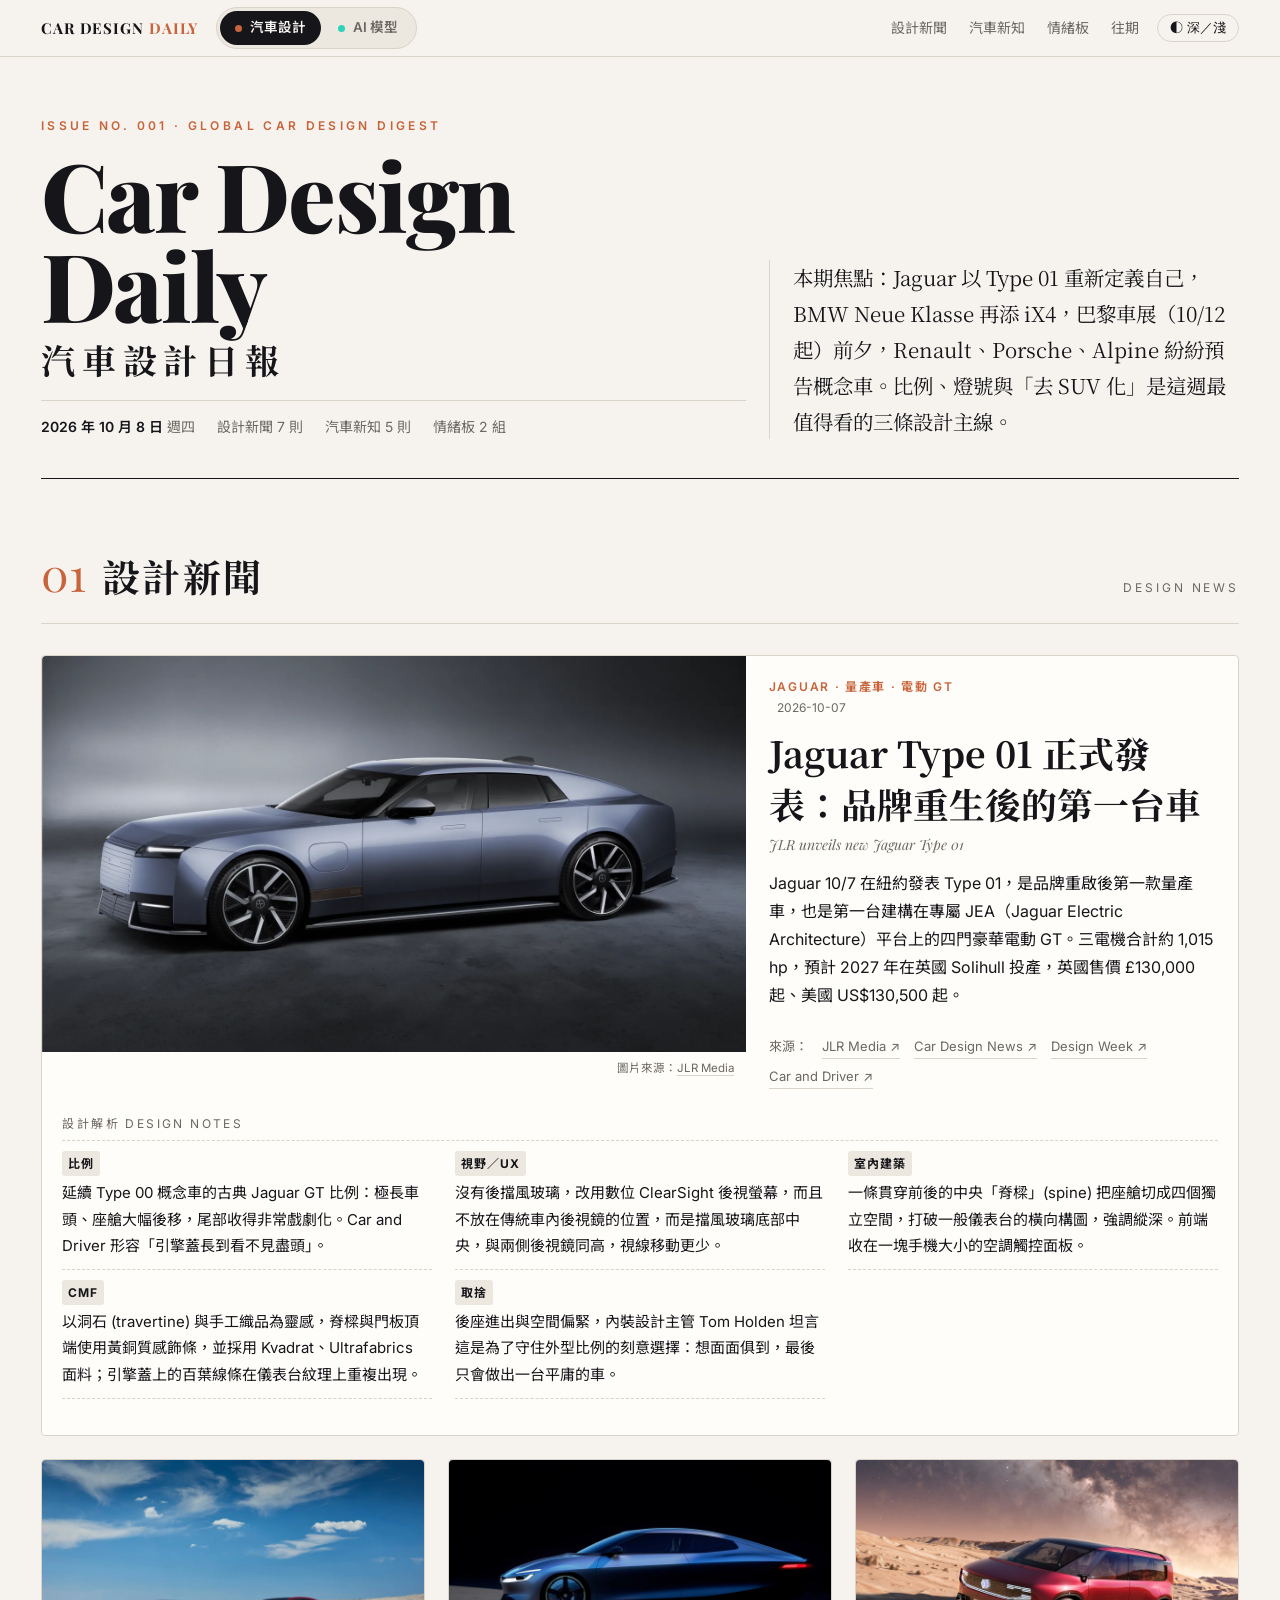
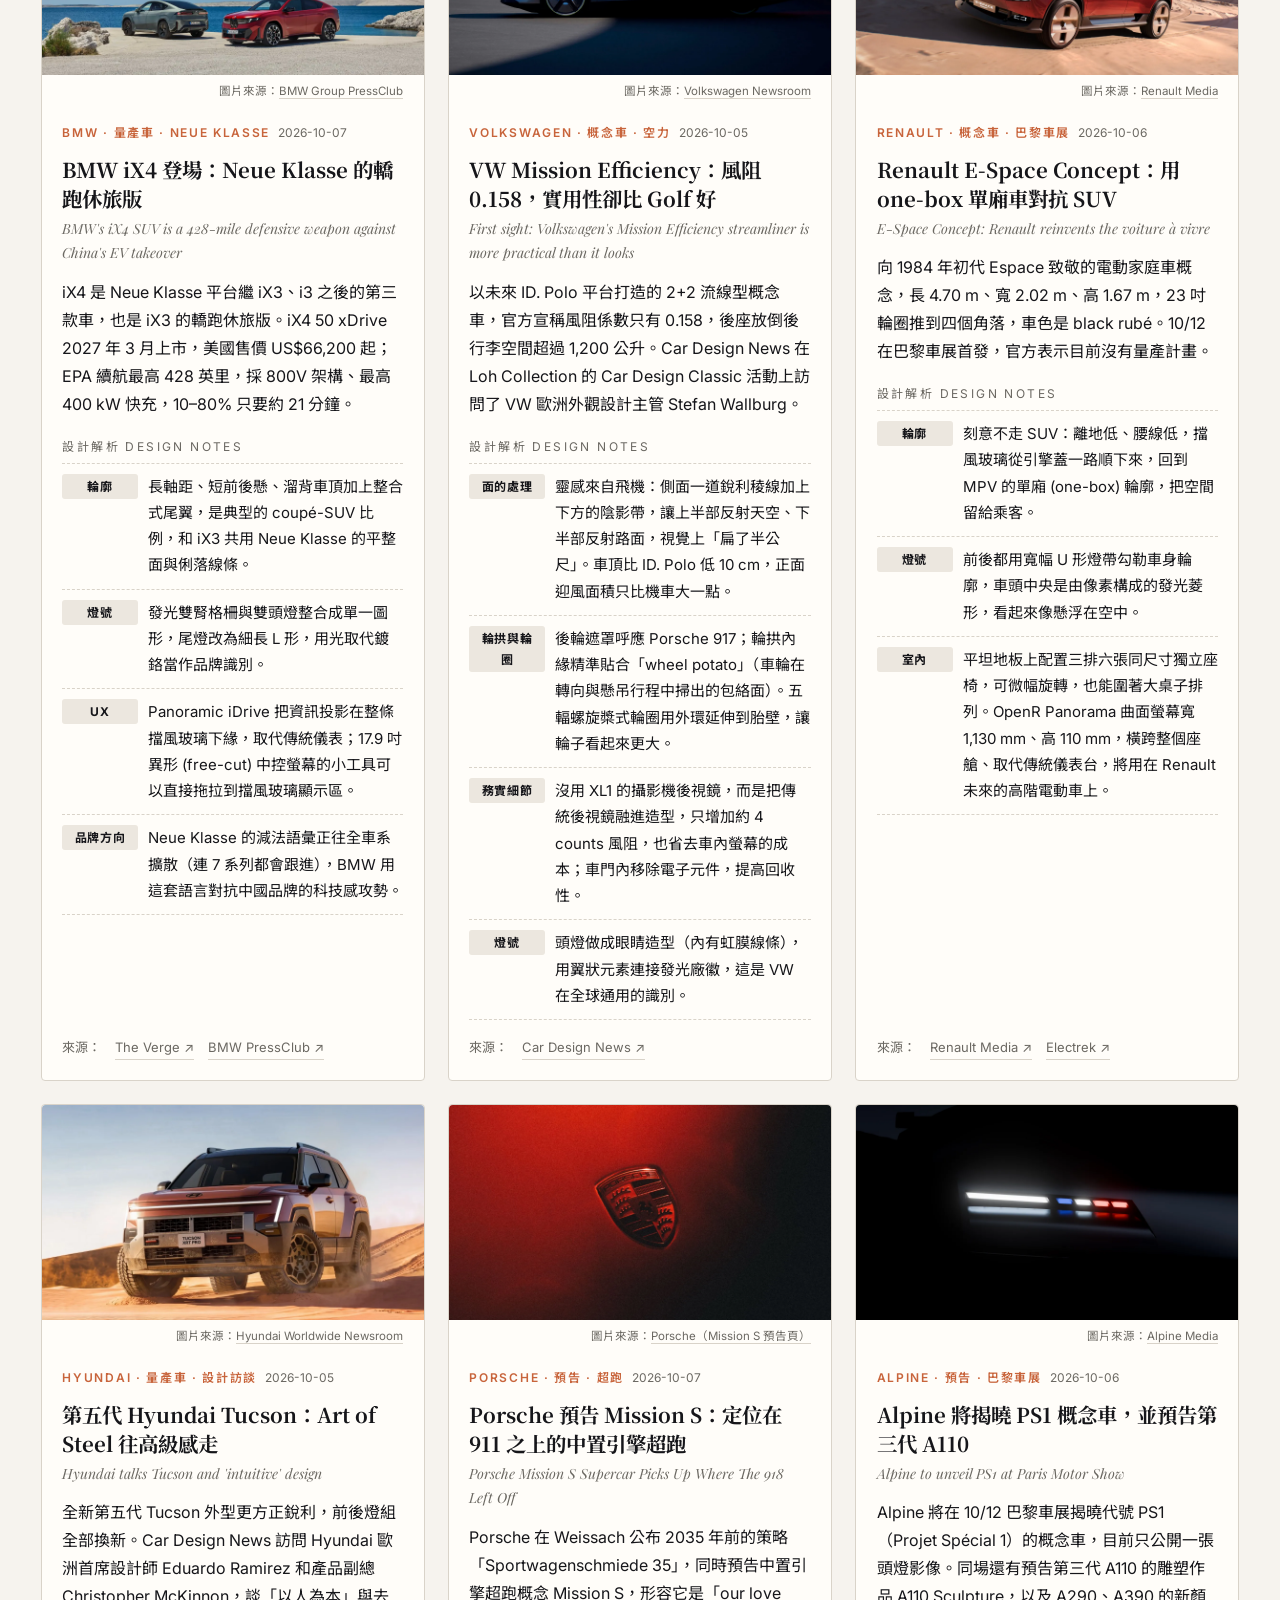
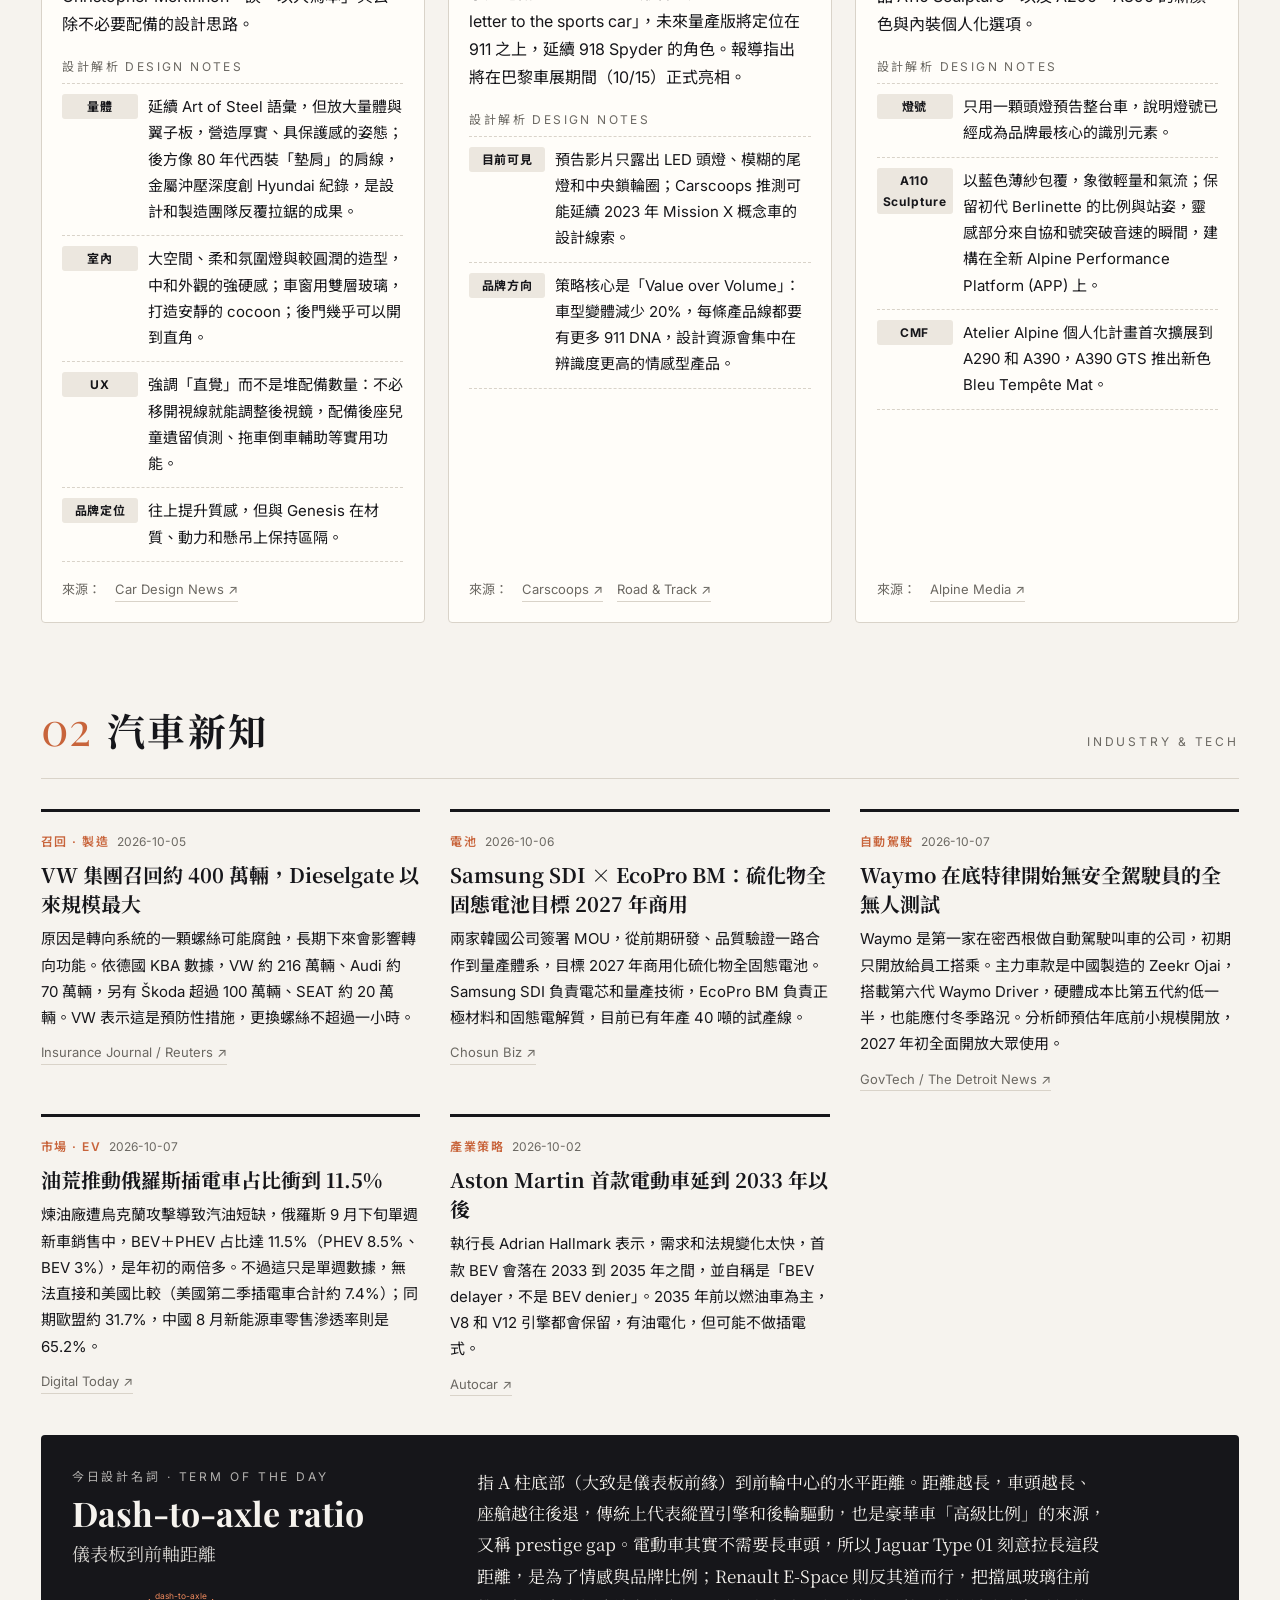
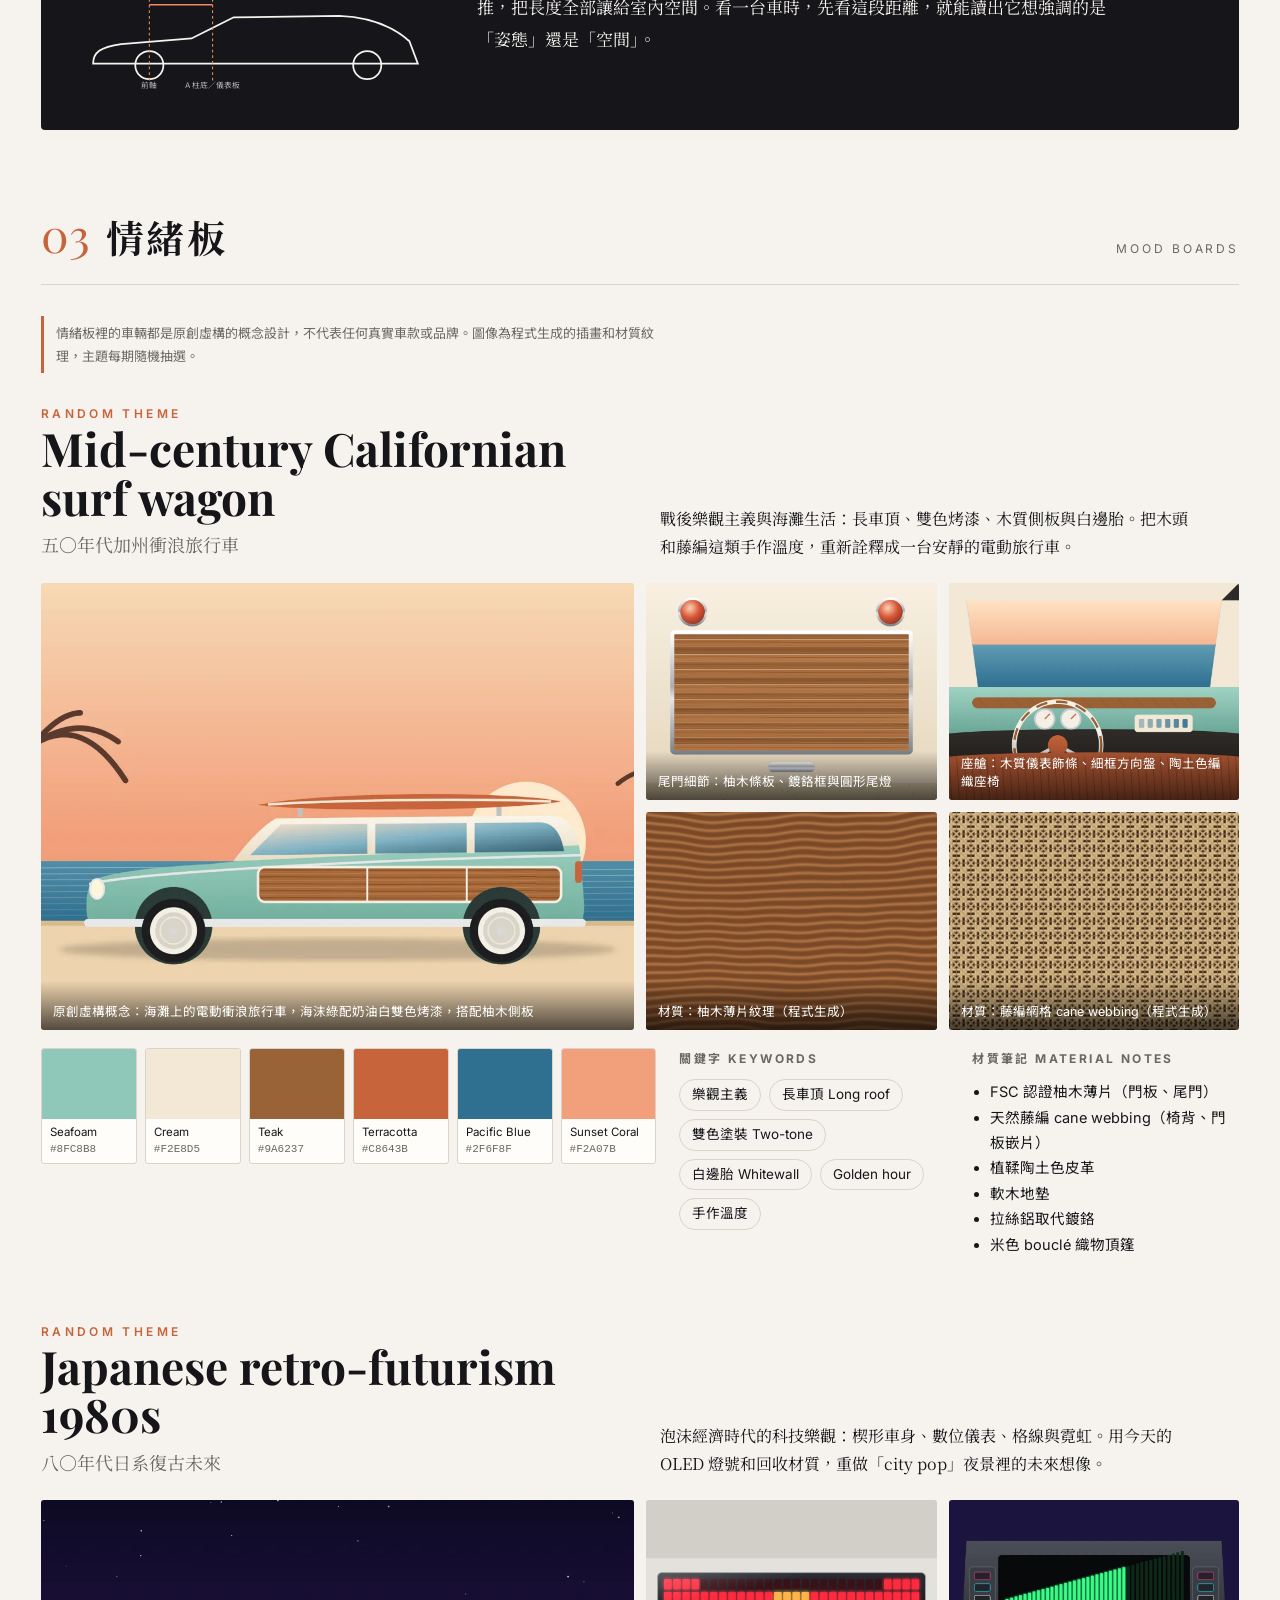
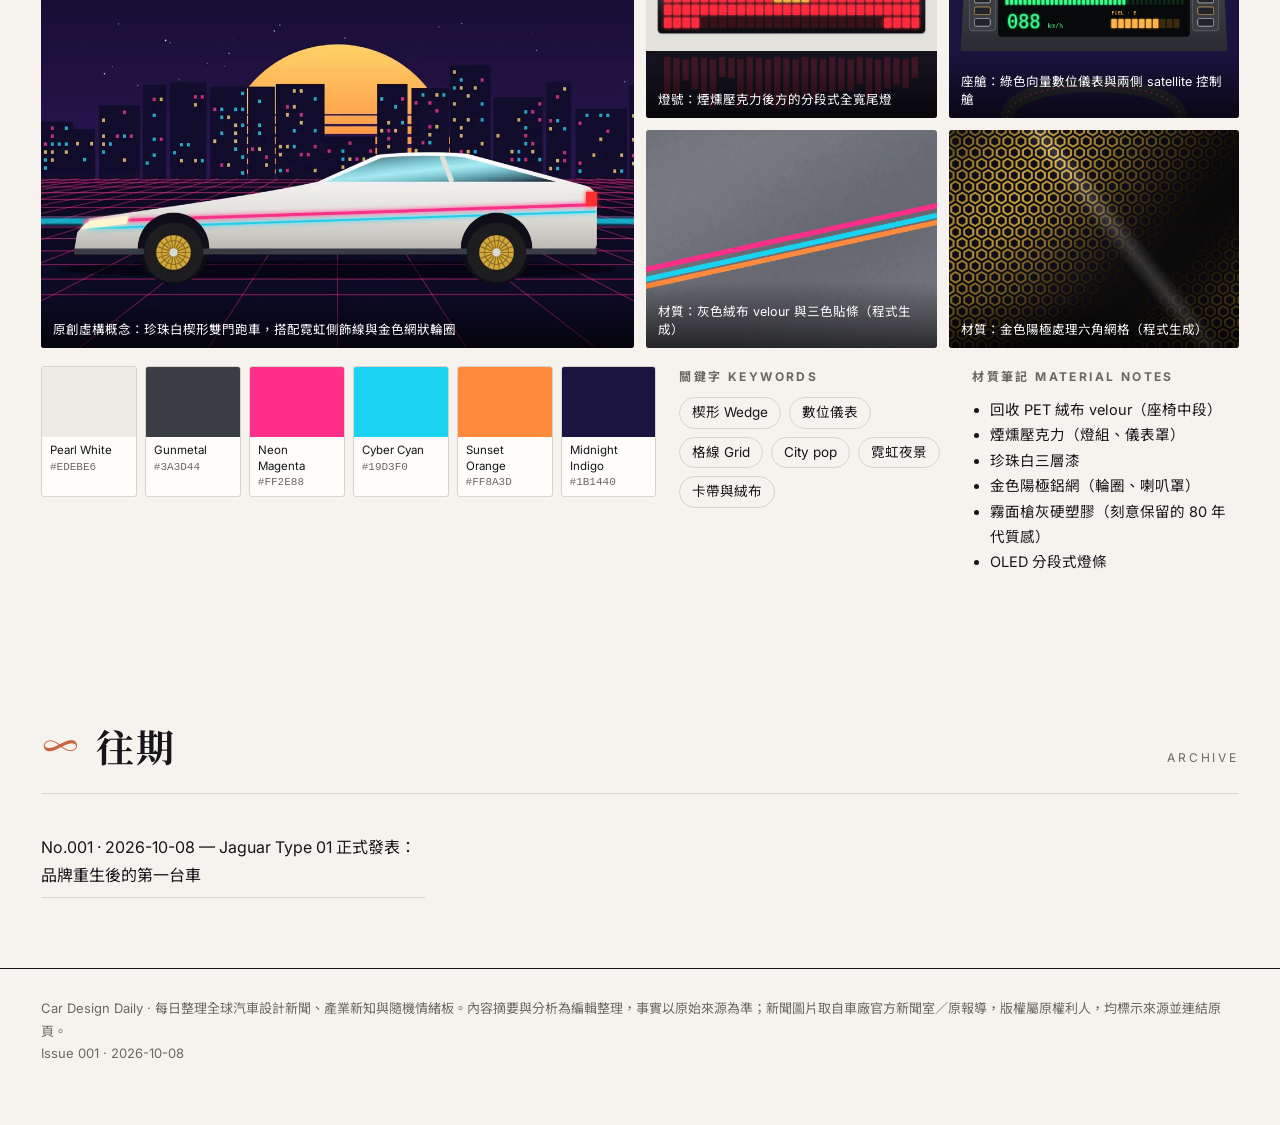
==== index.html @ 583823c0 "Add AI Model Daily section (/ai/) + top switcher; AI issue 001 · 2026-10-08" ====
<!doctype html><html lang="zh-Hant-TW"><head><meta charset="utf-8">
<meta name="viewport" content="width=device-width,initial-scale=1,viewport-fit=cover">
<title>汽車設計日報 Car Design Daily · 2026.10.08</title><meta name="description" content="本期焦點：Jaguar 以 Type 01 重新定義自己，BMW Neue Klasse 再添 iX4，巴黎車展（10/12 起）前夕，Renault、Porsche、Alpine 紛紛預告概念車。比例、燈號與「去 SUV 化」是這週最值得看的三條設計主線。">
<meta property="og:type" content="article"><meta property="og:title" content="汽車設計日報 Car Design Daily · 2026.10.08"><meta property="og:description" content="本期焦點：Jaguar 以 Type 01 重新定義自己，BMW Neue Klasse 再添 iX4，巴黎車展（10/12 起）前夕，Renault、Porsche、Alpine 紛紛預告概念車。比例、燈號與「去 SUV 化」是這週最值得看的三條設計主線。">
<meta property="og:image" content="https://feeling00480-commits.github.io/car-design-daily/issues/2026-10-08/img/news-jaguar-type-01.webp"><meta name="twitter:card" content="summary_large_image">
<link rel="canonical" href="https://feeling00480-commits.github.io/car-design-daily/issues/2026-10-08/">
<meta name="theme-color" content="#111114">
<link rel="preconnect" href="https://fonts.googleapis.com"><link rel="preconnect" href="https://fonts.gstatic.com" crossorigin>
<link href="https://fonts.googleapis.com/css2?family=Inter:wght@400;600&family=Noto+Sans+TC:wght@400;600&family=Noto+Serif+TC:wght@600;700&family=Playfair+Display:ital,wght@0,700;0,800;1,400&display=swap" rel="stylesheet">
<link rel="stylesheet" href="./assets/style.css">
<script>(function(){var t=localStorage.getItem('cdd-theme')||null;if(t)document.documentElement.setAttribute('data-theme',t);})();</script>
</head><body class="mode-car">
<header class="topbar"><div class="wrap"><a class="brand" href="./">CAR DESIGN <span>DAILY</span></a><nav class="modes" aria-label="切換日報"><a href="./" aria-current="page" class="on"><i class="dot"></i>汽車設計</a><a href="./ai/"><i class="dot"></i>AI 模型</a></nav><nav class="nav"><a href="#design">設計新聞</a><a href="#knowledge">汽車新知</a><a href="#mood">情緒板</a><a href="./archive/">往期</a></nav><button class="toggle" id="tg" aria-label="切換深淺色">◐<span class="tl"> 深／淺</span></button></div></header>
<main class="wrap">
<div class="mast"><div class="kicker">Issue No. 001 · Global Car Design Digest</div>
<h1>Car Design Daily<span class="zh">汽車設計日報</span></h1>
<div class="meta"><span><b>2026 年 10 月 8 日</b> 週四</span><span>設計新聞 7 則</span><span>汽車新知 5 則</span><span>情緒板 2 組</span></div>
<p class="lede">本期焦點：Jaguar 以 Type 01 重新定義自己，BMW Neue Klasse 再添 iX4，巴黎車展（10/12 起）前夕，Renault、Porsche、Alpine 紛紛預告概念車。比例、燈號與「去 SUV 化」是這週最值得看的三條設計主線。</p></div>
<section id="design"><div class="sec-head"><span class="num">01</span><h2>設計新聞</h2><span class="en">Design News</span></div><div class="news">
<article class="story feature" id="jaguar-type-01"><figure class="news-img"><div class="ratio"><img src="./issues/2026-10-08/img/news-jaguar-type-01.webp" alt="Jaguar Type 01 前側 34 視角，藍灰色車身" loading="eager" decoding="async" width="1600" height="900"></div><figcaption>圖片來源：<a href="https://media.jlr.com/news/2026/10/designed-engineered-and-manufactured-britain-jlr-unveils-new-jaguar-type-01" target="_blank" rel="noopener">JLR Media</a></figcaption></figure><div class="shead"><span class="tag">Jaguar · 量產車 · 電動 GT</span><span class="date">2026-10-07</span><h3>Jaguar Type 01 正式發表：品牌重生後的第一台車</h3><p class="orig">JLR unveils new Jaguar Type 01</p><p class="sum">Jaguar 10/7 在紐約發表 Type 01，是品牌重啟後第一款量產車，也是第一台建構在專屬 JEA（Jaguar Electric Architecture）平台上的四門豪華電動 GT。三電機合計約 1,015 hp，預計 2027 年在英國 Solihull 投產，英國售價 £130,000 起、美國 US$130,500 起。</p><div class="src">來源：<a href="https://media.jlr.com/news/2026/10/designed-engineered-and-manufactured-britain-jlr-unveils-new-jaguar-type-01" target="_blank" rel="noopener">JLR Media ↗</a><a href="https://www.cardesignnews.com/cars/type-01-the-most-important-jaguar-ever-as-explained-by-its-designers-but-not-gerry/2747068" target="_blank" rel="noopener">Car Design News ↗</a><a href="https://www.designweek.co.uk/the-in-depth-story-behind-the-jaguar-type-01-design-revolution/" target="_blank" rel="noopener">Design Week ↗</a><a href="https://www.caranddriver.com/news/a74036834/2028-jaguar-type-01-revealed/" target="_blank" rel="noopener">Car and Driver ↗</a></div></div><div class="fan"><p class="alabel">設計解析 Design Notes</p><ul class="analysis"><li><b>比例</b><span>延續 Type 00 概念車的古典 Jaguar GT 比例：極長車頭、座艙大幅後移，尾部收得非常戲劇化。Car and Driver 形容「引擎蓋長到看不見盡頭」。</span></li><li><b>視野／UX</b><span>沒有後擋風玻璃，改用數位 ClearSight 後視螢幕，而且不放在傳統車內後視鏡的位置，而是擋風玻璃底部中央，與兩側後視鏡同高，視線移動更少。</span></li><li><b>室內建築</b><span>一條貫穿前後的中央「脊樑」(spine) 把座艙切成四個獨立空間，打破一般儀表台的橫向構圖，強調縱深。前端收在一塊手機大小的空調觸控面板。</span></li><li><b>CMF</b><span>以洞石 (travertine) 與手工織品為靈感，脊樑與門板頂端使用黃銅質感飾條，並採用 Kvadrat、Ultrafabrics 面料；引擎蓋上的百葉線條在儀表台紋理上重複出現。</span></li><li><b>取捨</b><span>後座進出與空間偏緊，內裝設計主管 Tom Holden 坦言這是為了守住外型比例的刻意選擇：想面面俱到，最後只會做出一台平庸的車。</span></li></ul></div></article>
<article class="story" id="bmw-ix4"><figure class="news-img"><div class="ratio"><img src="./issues/2026-10-08/img/news-bmw-ix4.webp" alt="兩台 BMW iX4 停在海岸邊（灰色與紅色）" loading="lazy" decoding="async" width="1600" height="900"></div><figcaption>圖片來源：<a href="https://www.press.bmwgroup.com/global/article/detail/T0461402EN?language=en" target="_blank" rel="noopener">BMW Group PressClub</a></figcaption></figure><div class="shead"><span class="tag">BMW · 量產車 · Neue Klasse</span><span class="date">2026-10-07</span><h3>BMW iX4 登場：Neue Klasse 的轎跑休旅版</h3><p class="orig">BMW&#x27;s iX4 SUV is a 428-mile defensive weapon against China&#x27;s EV takeover</p><p class="sum">iX4 是 Neue Klasse 平台繼 iX3、i3 之後的第三款車，也是 iX3 的轎跑休旅版。iX4 50 xDrive 2027 年 3 月上市，美國售價 US$66,200 起；EPA 續航最高 428 英里，採 800V 架構、最高 400 kW 快充，10–80% 只要約 21 分鐘。</p></div><p class="alabel">設計解析 Design Notes</p><ul class="analysis"><li><b>輪廓</b><span>長軸距、短前後懸、溜背車頂加上整合式尾翼，是典型的 coupé-SUV 比例，和 iX3 共用 Neue Klasse 的平整面與俐落線條。</span></li><li><b>燈號</b><span>發光雙腎格柵與雙頭燈整合成單一圖形，尾燈改為細長 L 形，用光取代鍍鉻當作品牌識別。</span></li><li><b>UX</b><span>Panoramic iDrive 把資訊投影在整條擋風玻璃下緣，取代傳統儀表；17.9 吋異形 (free-cut) 中控螢幕的小工具可以直接拖拉到擋風玻璃顯示區。</span></li><li><b>品牌方向</b><span>Neue Klasse 的減法語彙正往全車系擴散（連 7 系列都會跟進），BMW 用這套語言對抗中國品牌的科技感攻勢。</span></li></ul><div class="src">來源：<a href="https://www.theverge.com/transportation/1006837/bmw-ix4-ev-range-price-specs-tesla-china" target="_blank" rel="noopener">The Verge ↗</a><a href="https://www.press.bmwgroup.com/global/article/detail/T0461402EN?language=en" target="_blank" rel="noopener">BMW PressClub ↗</a></div></article>
<article class="story" id="vw-mission-efficiency"><figure class="news-img"><div class="ratio"><img src="./issues/2026-10-08/img/news-vw-mission-efficiency.webp" alt="Volkswagen Mission Efficiency 流線型概念車側面" loading="lazy" decoding="async" width="1600" height="900"></div><figcaption>圖片來源：<a href="https://www.volkswagen-newsroom.com/en/press-releases/mission-efficiency-volkswagen-presents-the-worlds-most-efficient-near-production-electric-car-20691" target="_blank" rel="noopener">Volkswagen Newsroom</a></figcaption></figure><div class="shead"><span class="tag">Volkswagen · 概念車 · 空力</span><span class="date">2026-10-05</span><h3>VW Mission Efficiency：風阻 0.158，實用性卻比 Golf 好</h3><p class="orig">First sight: Volkswagen&#x27;s Mission Efficiency streamliner is more practical than it looks</p><p class="sum">以未來 ID. Polo 平台打造的 2+2 流線型概念車，官方宣稱風阻係數只有 0.158，後座放倒後行李空間超過 1,200 公升。Car Design News 在 Loh Collection 的 Car Design Classic 活動上訪問了 VW 歐洲外觀設計主管 Stefan Wallburg。</p></div><p class="alabel">設計解析 Design Notes</p><ul class="analysis"><li><b>面的處理</b><span>靈感來自飛機：側面一道銳利稜線加上下方的陰影帶，讓上半部反射天空、下半部反射路面，視覺上「扁了半公尺」。車頂比 ID. Polo 低 10 cm，正面迎風面積只比機車大一點。</span></li><li><b>輪拱與輪圈</b><span>後輪遮罩呼應 Porsche 917；輪拱內緣精準貼合「wheel potato」（車輪在轉向與懸吊行程中掃出的包絡面）。五輻螺旋槳式輪圈用外環延伸到胎壁，讓輪子看起來更大。</span></li><li><b>務實細節</b><span>沒用 XL1 的攝影機後視鏡，而是把傳統後視鏡融進造型，只增加約 4 counts 風阻，也省去車內螢幕的成本；車門內移除電子元件，提高回收性。</span></li><li><b>燈號</b><span>頭燈做成眼睛造型（內有虹膜線條），用翼狀元素連接發光廠徽，這是 VW 在全球通用的識別。</span></li></ul><div class="src">來源：<a href="https://www.cardesignnews.com/cars/first-sight-volkswagens-mission-efficiency-streamliner-is-more-practical-than-it-looks/2746766" target="_blank" rel="noopener">Car Design News ↗</a></div></article>
<article class="story" id="renault-e-space"><figure class="news-img"><div class="ratio"><img src="./issues/2026-10-08/img/news-renault-e-space.webp" alt="Renault E-Space Concept 單廂電動家庭車，停在沙漠" loading="lazy" decoding="async" width="1600" height="900"></div><figcaption>圖片來源：<a href="https://media.renault.com/e-space-concept-renault-reinvents-the-voiture-a-vivre-and-sets-a-date-for-the-2026-paris-motor-show/?lang=eng" target="_blank" rel="noopener">Renault Media</a></figcaption></figure><div class="shead"><span class="tag">Renault · 概念車 · 巴黎車展</span><span class="date">2026-10-06</span><h3>Renault E-Space Concept：用 one-box 單廂車對抗 SUV</h3><p class="orig">E-Space Concept: Renault reinvents the voiture à vivre</p><p class="sum">向 1984 年初代 Espace 致敬的電動家庭車概念，長 4.70 m、寬 2.02 m、高 1.67 m，23 吋輪圈推到四個角落，車色是 black rubé。10/12 在巴黎車展首發，官方表示目前沒有量產計畫。</p></div><p class="alabel">設計解析 Design Notes</p><ul class="analysis"><li><b>輪廓</b><span>刻意不走 SUV：離地低、腰線低，擋風玻璃從引擎蓋一路順下來，回到 MPV 的單廂 (one-box) 輪廓，把空間留給乘客。</span></li><li><b>燈號</b><span>前後都用寬幅 U 形燈帶勾勒車身輪廓，車頭中央是由像素構成的發光菱形，看起來像懸浮在空中。</span></li><li><b>室內</b><span>平坦地板上配置三排六張同尺寸獨立座椅，可微幅旋轉，也能圍著大桌子排列。OpenR Panorama 曲面螢幕寬 1,130 mm、高 110 mm，橫跨整個座艙、取代傳統儀表台，將用在 Renault 未來的高階電動車上。</span></li></ul><div class="src">來源：<a href="https://media.renault.com/e-space-concept-renault-reinvents-the-voiture-a-vivre-and-sets-a-date-for-the-2026-paris-motor-show/?lang=eng" target="_blank" rel="noopener">Renault Media ↗</a><a href="https://electrek.co/2026/10/06/electric-minivan-bringing-80s-icon-back-to-life/" target="_blank" rel="noopener">Electrek ↗</a></div></article>
<article class="story" id="hyundai-tucson"><figure class="news-img"><div class="ratio"><img src="./issues/2026-10-08/img/news-hyundai-tucson.webp" alt="第五代 Hyundai Tucson 在沙丘上行駛" loading="lazy" decoding="async" width="1600" height="900"></div><figcaption>圖片來源：<a href="https://www.hyundai.com/worldwide/en/newsroom/detail/0000001280" target="_blank" rel="noopener">Hyundai Worldwide Newsroom</a></figcaption></figure><div class="shead"><span class="tag">Hyundai · 量產車 · 設計訪談</span><span class="date">2026-10-05</span><h3>第五代 Hyundai Tucson：Art of Steel 往高級感走</h3><p class="orig">Hyundai talks Tucson and &#x27;intuitive&#x27; design</p><p class="sum">全新第五代 Tucson 外型更方正銳利，前後燈組全部換新。Car Design News 訪問 Hyundai 歐洲首席設計師 Eduardo Ramirez 和產品副總 Christopher McKinnon，談「以人為本」與去除不必要配備的設計思路。</p></div><p class="alabel">設計解析 Design Notes</p><ul class="analysis"><li><b>量體</b><span>延續 Art of Steel 語彙，但放大量體與翼子板，營造厚實、具保護感的姿態；後方像 80 年代西裝「墊肩」的肩線，金屬沖壓深度創 Hyundai 紀錄，是設計和製造團隊反覆拉鋸的成果。</span></li><li><b>室內</b><span>大空間、柔和氛圍燈與較圓潤的造型，中和外觀的強硬感；車窗用雙層玻璃，打造安靜的 cocoon；後門幾乎可以開到直角。</span></li><li><b>UX</b><span>強調「直覺」而不是堆配備數量：不必移開視線就能調整後視鏡，配備後座兒童遺留偵測、拖車倒車輔助等實用功能。</span></li><li><b>品牌定位</b><span>往上提升質感，但與 Genesis 在材質、動力和懸吊上保持區隔。</span></li></ul><div class="src">來源：<a href="https://www.cardesignnews.com/cars/hyundai-talks-tucson-and-intuitive-design/2746634" target="_blank" rel="noopener">Car Design News ↗</a></div></article>
<article class="story" id="porsche-mission-s"><figure class="news-img"><div class="ratio"><img src="./issues/2026-10-08/img/news-porsche-mission-s.webp" alt="Porsche Mission S 官方預告圖（只露出廠徽）" loading="lazy" decoding="async" width="1600" height="900"></div><figcaption>圖片來源：<a href="https://www.porsche.com/international/models/mission-s-preview/" target="_blank" rel="noopener">Porsche（Mission S 預告頁）</a></figcaption></figure><div class="shead"><span class="tag">Porsche · 預告 · 超跑</span><span class="date">2026-10-07</span><h3>Porsche 預告 Mission S：定位在 911 之上的中置引擎超跑</h3><p class="orig">Porsche Mission S Supercar Picks Up Where The 918 Left Off</p><p class="sum">Porsche 在 Weissach 公布 2035 年前的策略「Sportwagenschmiede 35」，同時預告中置引擎超跑概念 Mission S，形容它是「our love letter to the sports car」，未來量產版將定位在 911 之上，延續 918 Spyder 的角色。報導指出將在巴黎車展期間（10/15）正式亮相。</p></div><p class="alabel">設計解析 Design Notes</p><ul class="analysis"><li><b>目前可見</b><span>預告影片只露出 LED 頭燈、模糊的尾燈和中央鎖輪圈；Carscoops 推測可能延續 2023 年 Mission X 概念車的設計線索。</span></li><li><b>品牌方向</b><span>策略核心是「Value over Volume」：車型變體減少 20%，每條產品線都要有更多 911 DNA，設計資源會集中在辨識度更高的情感型產品。</span></li></ul><div class="src">來源：<a href="https://www.carscoops.com/2026/10/porsche-mission-s-supercar-picks-up-where-the-918-left-off/" target="_blank" rel="noopener">Carscoops ↗</a><a href="https://www.roadandtrack.com/news/a74066848/porsche-reveals-plans-potential-halo-supercar-more-exclusive-911-variants/" target="_blank" rel="noopener">Road &amp; Track ↗</a></div></article>
<article class="story" id="alpine-ps1"><figure class="news-img"><div class="ratio"><img src="./issues/2026-10-08/img/news-alpine-ps1.webp" alt="Alpine PS1 概念車官方預告圖：頭燈特寫" loading="lazy" decoding="async" width="1600" height="900"></div><figcaption>圖片來源：<a href="https://media.alpinecars.com/alpine-to-unveil-ps1-at-paris-motor-show/?lang=eng" target="_blank" rel="noopener">Alpine Media</a></figcaption></figure><div class="shead"><span class="tag">Alpine · 預告 · 巴黎車展</span><span class="date">2026-10-06</span><h3>Alpine 將揭曉 PS1 概念車，並預告第三代 A110</h3><p class="orig">Alpine to unveil PS1 at Paris Motor Show</p><p class="sum">Alpine 將在 10/12 巴黎車展揭曉代號 PS1（Projet Spécial 1）的概念車，目前只公開一張頭燈影像。同場還有預告第三代 A110 的雕塑作品 A110 Sculpture，以及 A290、A390 的新顏色與內裝個人化選項。</p></div><p class="alabel">設計解析 Design Notes</p><ul class="analysis"><li><b>燈號</b><span>只用一顆頭燈預告整台車，說明燈號已經成為品牌最核心的識別元素。</span></li><li><b>A110 Sculpture</b><span>以藍色薄紗包覆，象徵輕量和氣流；保留初代 Berlinette 的比例與站姿，靈感部分來自協和號突破音速的瞬間，建構在全新 Alpine Performance Platform (APP) 上。</span></li><li><b>CMF</b><span>Atelier Alpine 個人化計畫首次擴展到 A290 和 A390，A390 GTS 推出新色 Bleu Tempête Mat。</span></li></ul><div class="src">來源：<a href="https://media.alpinecars.com/alpine-to-unveil-ps1-at-paris-motor-show/?lang=eng" target="_blank" rel="noopener">Alpine Media ↗</a></div></article>
</div></section>
<section id="knowledge"><div class="sec-head"><span class="num">02</span><h2>汽車新知</h2><span class="en">Industry &amp; Tech</span></div><div class="kgrid">
<article class="k"><span class="tag">召回 · 製造</span><span class="date" style="font-size:12px;color:var(--muted);margin-left:8px">2026-10-05</span><h3>VW 集團召回約 400 萬輛，Dieselgate 以來規模最大</h3><p>原因是轉向系統的一顆螺絲可能腐蝕，長期下來會影響轉向功能。依德國 KBA 數據，VW 約 216 萬輛、Audi 約 70 萬輛，另有 Škoda 超過 100 萬輛、SEAT 約 20 萬輛。VW 表示這是預防性措施，更換螺絲不超過一小時。</p><div class="src"><a href="https://www.insurancejournal.com/news/international/2026/10/05/887990.htm" target="_blank" rel="noopener">Insurance Journal / Reuters ↗</a></div></article>
<article class="k"><span class="tag">電池</span><span class="date" style="font-size:12px;color:var(--muted);margin-left:8px">2026-10-06</span><h3>Samsung SDI × EcoPro BM：硫化物全固態電池目標 2027 年商用</h3><p>兩家韓國公司簽署 MOU，從前期研發、品質驗證一路合作到量產體系，目標 2027 年商用化硫化物全固態電池。Samsung SDI 負責電芯和量產技術，EcoPro BM 負責正極材料和固態電解質，目前已有年產 40 噸的試產線。</p><div class="src"><a href="https://biz.chosun.com/en/en-industry/2026/10/06/6WQMG5S3YZBOPJPFWGJVXVLGKA/" target="_blank" rel="noopener">Chosun Biz ↗</a></div></article>
<article class="k"><span class="tag">自動駕駛</span><span class="date" style="font-size:12px;color:var(--muted);margin-left:8px">2026-10-07</span><h3>Waymo 在底特律開始無安全駕駛員的全無人測試</h3><p>Waymo 是第一家在密西根做自動駕駛叫車的公司，初期只開放給員工搭乘。主力車款是中國製造的 Zeekr Ojai，搭載第六代 Waymo Driver，硬體成本比第五代約低一半，也能應付冬季路況。分析師預估年底前小規模開放，2027 年初全面開放大眾使用。</p><div class="src"><a href="https://www.govtech.com/transportation/in-detroit-waymo-rolls-out-fully-autonomous-vehicle-testing" target="_blank" rel="noopener">GovTech / The Detroit News ↗</a></div></article>
<article class="k"><span class="tag">市場 · EV</span><span class="date" style="font-size:12px;color:var(--muted);margin-left:8px">2026-10-07</span><h3>油荒推動俄羅斯插電車占比衝到 11.5%</h3><p>煉油廠遭烏克蘭攻擊導致汽油短缺，俄羅斯 9 月下旬單週新車銷售中，BEV＋PHEV 占比達 11.5%（PHEV 8.5%、BEV 3%），是年初的兩倍多。不過這只是單週數據，無法直接和美國比較（美國第二季插電車合計約 7.4%）；同期歐盟約 31.7%，中國 8 月新能源車零售滲透率則是 65.2%。</p><div class="src"><a href="https://www.digitaltoday.co.kr/en/view/111682/russia-ev-market-share-higher-than-us-a-closer-look-at-the-numbers" target="_blank" rel="noopener">Digital Today ↗</a></div></article>
<article class="k"><span class="tag">產業策略</span><span class="date" style="font-size:12px;color:var(--muted);margin-left:8px">2026-10-02</span><h3>Aston Martin 首款電動車延到 2033 年以後</h3><p>執行長 Adrian Hallmark 表示，需求和法規變化太快，首款 BEV 會落在 2033 到 2035 年之間，並自稱是「BEV delayer，不是 BEV denier」。2035 年前以燃油車為主，V8 和 V12 引擎都會保留，有油電化，但可能不做插電式。</p><div class="src"><a href="https://www.autocar.co.uk/car-news/new-cars/aston-wont-launch-ev-until-least-2033-will-keep-v8-and-v12" target="_blank" rel="noopener">Autocar ↗</a></div></article>
</div><div class="term"><div><div class="lab">今日設計名詞 · Term of the Day</div><h3>Dash-to-axle ratio</h3><div class="zh">儀表板到前軸距離</div><svg class="diagram" viewBox="0 0 520 150" width="100%" role="img" aria-label="dash-to-axle 示意圖">
<path d="M30,112 C30,96 40,88 70,84 L170,76 L230,46 L380,44 C430,46 460,62 480,80 L492,112 Z" fill="none" stroke="currentColor" stroke-width="2.5"/>
<circle cx="110" cy="114" r="20" fill="none" stroke="currentColor" stroke-width="2.5"/><circle cx="420" cy="114" r="20" fill="none" stroke="currentColor" stroke-width="2.5"/>
<line x1="110" y1="20" x2="110" y2="140" stroke="#f08a5d" stroke-dasharray="4 4" stroke-width="1.5"/><line x1="200" y1="20" x2="200" y2="140" stroke="#f08a5d" stroke-dasharray="4 4" stroke-width="1.5"/>
<line x1="110" y1="28" x2="200" y2="28" stroke="#f08a5d" stroke-width="2"/><text x="155" y="20" fill="#f08a5d" font-size="12" text-anchor="middle">dash-to-axle</text>
<text x="200" y="146" fill="currentColor" font-size="11" text-anchor="middle" opacity=".7">A 柱底／儀表板</text><text x="110" y="146" fill="currentColor" font-size="11" text-anchor="middle" opacity=".7">前軸</text></svg></div><p>指 A 柱底部（大致是儀表板前緣）到前輪中心的水平距離。距離越長，車頭越長、座艙越往後退，傳統上代表縱置引擎和後輪驅動，也是豪華車「高級比例」的來源，又稱 prestige gap。電動車其實不需要長車頭，所以 Jaguar Type 01 刻意拉長這段距離，是為了情感與品牌比例；Renault E-Space 則反其道而行，把擋風玻璃往前推，把長度全部讓給室內空間。看一台車時，先看這段距離，就能讀出它想強調的是「姿態」還是「空間」。</p></div></section>
<section id="mood"><div class="sec-head"><span class="num">03</span><h2>情緒板</h2><span class="en">Mood Boards</span></div>
<p class="note">情緒板裡的車輛都是原創虛構的概念設計，不代表任何真實車款或品牌。圖像為程式生成的插畫和材質紋理，主題每期隨機抽選。</p>
<div class="board"><div class="board-head"><div><div class="kicker">Random Theme</div><h3>Mid-century Californian surf wagon</h3><div class="zh">五〇年代加州衝浪旅行車</div></div><p>戰後樂觀主義與海灘生活：長車頂、雙色烤漆、木質側板與白邊胎。把木頭和藤編這類手作溫度，重新詮釋成一台安靜的電動旅行車。</p></div><div class="mgrid"><figure class="tile hero"><img src="./issues/2026-10-08/img/mb1-1.webp" alt="原創虛構概念：海灘上的電動衝浪旅行車，海沫綠配奶油白雙色烤漆，搭配柚木側板" loading="lazy" decoding="async"><figcaption>原創虛構概念：海灘上的電動衝浪旅行車，海沫綠配奶油白雙色烤漆，搭配柚木側板</figcaption></figure><figure class="tile"><img src="./issues/2026-10-08/img/mb1-2.webp" alt="尾門細節：柚木條板、鍍鉻框與圓形尾燈" loading="lazy" decoding="async"><figcaption>尾門細節：柚木條板、鍍鉻框與圓形尾燈</figcaption></figure><figure class="tile"><img src="./issues/2026-10-08/img/mb1-3.webp" alt="座艙：木質儀表飾條、細框方向盤、陶土色編織座椅" loading="lazy" decoding="async"><figcaption>座艙：木質儀表飾條、細框方向盤、陶土色編織座椅</figcaption></figure><figure class="tile"><img src="./issues/2026-10-08/img/mb1-4.webp" alt="材質：柚木薄片紋理（程式生成）" loading="lazy" decoding="async"><figcaption>材質：柚木薄片紋理（程式生成）</figcaption></figure><figure class="tile"><img src="./issues/2026-10-08/img/mb1-5.webp" alt="材質：藤編網格 cane webbing（程式生成）" loading="lazy" decoding="async"><figcaption>材質：藤編網格 cane webbing（程式生成）</figcaption></figure></div><div class="bwrap"><div class="palette"><div class="sw"><i style="background:#8FC8B8"></i><span>Seafoam<br><code>#8FC8B8</code></span></div><div class="sw"><i style="background:#F2E8D5"></i><span>Cream<br><code>#F2E8D5</code></span></div><div class="sw"><i style="background:#9A6237"></i><span>Teak<br><code>#9A6237</code></span></div><div class="sw"><i style="background:#C8643B"></i><span>Terracotta<br><code>#C8643B</code></span></div><div class="sw"><i style="background:#2F6F8F"></i><span>Pacific Blue<br><code>#2F6F8F</code></span></div><div class="sw"><i style="background:#F2A07B"></i><span>Sunset Coral<br><code>#F2A07B</code></span></div></div><div class="bmeta"><div><h4>關鍵字 Keywords</h4><div class="chips"><span>樂觀主義</span><span>長車頂 Long roof</span><span>雙色塗裝 Two-tone</span><span>白邊胎 Whitewall</span><span>Golden hour</span><span>手作溫度</span></div></div><div><h4>材質筆記 Material Notes</h4><ul><li>FSC 認證柚木薄片（門板、尾門）</li><li>天然藤編 cane webbing（椅背、門板嵌片）</li><li>植鞣陶土色皮革</li><li>軟木地墊</li><li>拉絲鋁取代鍍鉻</li><li>米色 bouclé 織物頂篷</li></ul></div></div></div></div>
<div class="board"><div class="board-head"><div><div class="kicker">Random Theme</div><h3>Japanese retro-futurism 1980s</h3><div class="zh">八〇年代日系復古未來</div></div><p>泡沫經濟時代的科技樂觀：楔形車身、數位儀表、格線與霓虹。用今天的 OLED 燈號和回收材質，重做「city pop」夜景裡的未來想像。</p></div><div class="mgrid"><figure class="tile hero"><img src="./issues/2026-10-08/img/mb2-1.webp" alt="原創虛構概念：珍珠白楔形雙門跑車，搭配霓虹側飾線與金色網狀輪圈" loading="lazy" decoding="async"><figcaption>原創虛構概念：珍珠白楔形雙門跑車，搭配霓虹側飾線與金色網狀輪圈</figcaption></figure><figure class="tile"><img src="./issues/2026-10-08/img/mb2-2.webp" alt="燈號：煙燻壓克力後方的分段式全寬尾燈" loading="lazy" decoding="async"><figcaption>燈號：煙燻壓克力後方的分段式全寬尾燈</figcaption></figure><figure class="tile"><img src="./issues/2026-10-08/img/mb2-3.webp" alt="座艙：綠色向量數位儀表與兩側 satellite 控制艙" loading="lazy" decoding="async"><figcaption>座艙：綠色向量數位儀表與兩側 satellite 控制艙</figcaption></figure><figure class="tile"><img src="./issues/2026-10-08/img/mb2-4.webp" alt="材質：灰色絨布 velour 與三色貼條（程式生成）" loading="lazy" decoding="async"><figcaption>材質：灰色絨布 velour 與三色貼條（程式生成）</figcaption></figure><figure class="tile"><img src="./issues/2026-10-08/img/mb2-5.webp" alt="材質：金色陽極處理六角網格（程式生成）" loading="lazy" decoding="async"><figcaption>材質：金色陽極處理六角網格（程式生成）</figcaption></figure></div><div class="bwrap"><div class="palette"><div class="sw"><i style="background:#EDEBE6"></i><span>Pearl White<br><code>#EDEBE6</code></span></div><div class="sw"><i style="background:#3A3D44"></i><span>Gunmetal<br><code>#3A3D44</code></span></div><div class="sw"><i style="background:#FF2E88"></i><span>Neon Magenta<br><code>#FF2E88</code></span></div><div class="sw"><i style="background:#19D3F0"></i><span>Cyber Cyan<br><code>#19D3F0</code></span></div><div class="sw"><i style="background:#FF8A3D"></i><span>Sunset Orange<br><code>#FF8A3D</code></span></div><div class="sw"><i style="background:#1B1440"></i><span>Midnight Indigo<br><code>#1B1440</code></span></div></div><div class="bmeta"><div><h4>關鍵字 Keywords</h4><div class="chips"><span>楔形 Wedge</span><span>數位儀表</span><span>格線 Grid</span><span>City pop</span><span>霓虹夜景</span><span>卡帶與絨布</span></div></div><div><h4>材質筆記 Material Notes</h4><ul><li>回收 PET 絨布 velour（座椅中段）</li><li>煙燻壓克力（燈組、儀表罩）</li><li>珍珠白三層漆</li><li>金色陽極鋁網（輪圈、喇叭罩）</li><li>霧面槍灰硬塑膠（刻意保留的 80 年代質感）</li><li>OLED 分段式燈條</li></ul></div></div></div></div>
</section>
<section class="archive" id="archive"><div class="sec-head"><span class="num">∞</span><h2>往期</h2><span class="en">Archive</span></div><ul><li><a href="./issues/2026-10-08/">No.001 · 2026-10-08</a> — Jaguar Type 01 正式發表：品牌重生後的第一台車</li></ul></section>
</main><footer><div class="wrap">Car Design Daily · 每日整理全球汽車設計新聞、產業新知與隨機情緒板。內容摘要與分析為編輯整理，事實以原始來源為準；新聞圖片取自車廠官方新聞室／原報導，版權屬原權利人，均標示來源並連結原頁。<br>Issue 001 · 2026-10-08</div></footer>
<script>document.getElementById('tg').onclick=function(){var r=document.documentElement,c=r.getAttribute('data-theme');var dark=c?c==='dark':matchMedia('(prefers-color-scheme: dark)').matches;var n=dark?'light':'dark';r.setAttribute('data-theme',n);localStorage.setItem('cdd-theme',n);};</script>
</body></html>
---- assets/style.css ----
/* Car Design Daily — responsive magazine layout
   Breakpoints: <768 single column · 768–1199 two columns · ≥1200 three columns */
:root{
  --bg:#f6f3ee; --bg2:#ece7df; --ink:#16161a; --muted:#6b6862; --line:#d9d3c9; --accent:#c8643b; --card:#fffdf9;
  --serif:"Noto Serif TC","Playfair Display","Songti TC","PMingLiU",serif;
  --sans:"Inter","Noto Sans TC","PingFang TC","Microsoft JhengHei",system-ui,sans-serif;
  --display:"Playfair Display","Noto Serif TC",serif;
  --maxw:1520px; --pad:clamp(16px,3.2vw,56px); --gap:clamp(16px,1.8vw,30px); --cardpad:clamp(18px,1.6vw,28px);
}
[data-theme="dark"]{--bg:#111114;--bg2:#1a1a1f;--ink:#ece9e3;--muted:#9a968e;--line:#2c2c33;--accent:#f08a5d;--card:#17171b}
@media (prefers-color-scheme:dark){:root:not([data-theme="light"]){--bg:#111114;--bg2:#1a1a1f;--ink:#ece9e3;--muted:#9a968e;--line:#2c2c33;--accent:#f08a5d;--card:#17171b}}
*{box-sizing:border-box}
html{scroll-behavior:smooth;-webkit-text-size-adjust:100%}
body{margin:0;background:var(--bg);color:var(--ink);font-family:var(--sans);line-height:1.75;font-size:16px;overflow-x:hidden;transition:background .3s,color .3s}
a{color:inherit}
img{max-width:100%;display:block}
.wrap{max-width:var(--maxw);margin:0 auto;padding:0 var(--pad)}

/* ---------- universal no-distortion image frame ---------- */
/* Frame owns the aspect ratio; the image always fills it with object-fit:cover. */
.ratio,.tile{position:relative;overflow:hidden;background:var(--bg2)}
.ratio{aspect-ratio:16/9}
@supports not (aspect-ratio:1/1){.ratio{height:0;padding-top:56.25%}.tile:not(.hero){height:0;padding-top:75%}}
.ratio>img,.tile>img{position:absolute;inset:0;width:100%;height:100%;max-width:none;object-fit:cover;object-position:center}

/* ---------- top bar ---------- */
.topbar{position:sticky;top:0;z-index:20;background:color-mix(in srgb,var(--bg) 88%,transparent);backdrop-filter:blur(10px);-webkit-backdrop-filter:blur(10px);border-bottom:1px solid var(--line)}
.topbar .wrap{display:flex;align-items:center;min-height:56px;gap:12px 18px}
.brand{font-family:var(--display);font-weight:700;letter-spacing:.06em;text-decoration:none;font-size:15px;white-space:nowrap}
.brand span{color:var(--accent)}
.nav{display:flex;gap:22px;font-size:14px;overflow-x:auto;scrollbar-width:none;margin-left:auto;min-width:0}
.nav a{text-decoration:none;color:var(--muted);white-space:nowrap}.nav a:hover{color:var(--ink)}
.toggle{border:1px solid var(--line);background:transparent;color:var(--ink);border-radius:999px;padding:4px 12px;cursor:pointer;font-size:13px;white-space:nowrap}

/* ---------- masthead ---------- */
.mast{padding:clamp(32px,4.5vw,64px) 0 clamp(24px,3vw,40px);border-bottom:1px solid var(--ink);display:grid;gap:0 var(--gap)}
.kicker{font-size:12px;letter-spacing:.28em;text-transform:uppercase;color:var(--accent);font-weight:600}
.mast h1{font-family:var(--display);font-size:clamp(42px,7.4vw,124px);line-height:.95;margin:14px 0 6px;letter-spacing:-.02em;font-weight:800}
.mast h1 .zh{display:block;font-family:var(--serif);font-size:.36em;letter-spacing:.2em;font-weight:700;margin-top:14px}
.meta{display:flex;flex-wrap:wrap;gap:8px 22px;font-size:14px;color:var(--muted);margin-top:18px;border-top:1px solid var(--line);padding-top:14px}
.meta b{color:var(--ink);font-weight:600}
.lede{font-family:var(--serif);font-size:clamp(18px,1.6vw,23px);line-height:1.75;max-width:62ch;margin:26px 0 0}
@media (min-width:1200px){
  .mast{grid-template-columns:minmax(0,1.5fr) minmax(0,1fr);align-items:end}
  .mast .kicker,.mast h1,.mast .meta{grid-column:1}
  .mast .lede{grid-column:2;grid-row:1/4;margin:0;padding-left:var(--gap);border-left:1px solid var(--line)}
}

/* ---------- sections ---------- */
section{padding:clamp(44px,5vw,72px) 0 10px}
.sec-head{display:flex;align-items:baseline;gap:16px;border-bottom:1px solid var(--line);padding-bottom:14px;margin-bottom:clamp(20px,2.4vw,32px)}
.sec-head .num{font-family:var(--display);font-size:46px;color:var(--accent);line-height:1}
.sec-head h2{font-family:var(--serif);font-size:clamp(26px,3vw,38px);margin:0;letter-spacing:.06em}
.sec-head .en{margin-left:auto;font-size:12px;letter-spacing:.24em;text-transform:uppercase;color:var(--muted)}

/* ---------- design news ---------- */
.news{display:grid;grid-template-columns:1fr;gap:var(--gap)}
@media (min-width:768px){.news{grid-template-columns:repeat(2,minmax(0,1fr))}}
@media (min-width:1200px){.news{grid-template-columns:repeat(3,minmax(0,1fr))}}
.story{min-width:0;background:var(--card);border:1px solid var(--line);border-radius:4px;padding:var(--cardpad);display:flex;flex-direction:column}
.story .tag{font-size:12px;letter-spacing:.14em;color:var(--accent);font-weight:600;text-transform:uppercase}
.story .date{font-size:12px;color:var(--muted);margin-left:8px}
.story h3{font-family:var(--serif);font-size:clamp(20px,1.6vw,24px);line-height:1.4;margin:10px 0 4px}
.story .orig{font-family:var(--display);font-style:italic;color:var(--muted);font-size:14px;margin:0 0 12px}
.story p.sum{margin:0 0 14px}
.analysis{margin:6px 0 16px;padding:0;list-style:none;border-top:1px dashed var(--line)}
.analysis li{padding:10px 0;border-bottom:1px dashed var(--line);font-size:15px;display:grid;grid-template-columns:76px minmax(0,1fr);gap:10px}
.analysis li b{font-size:12px;letter-spacing:.08em;color:var(--ink);background:var(--bg2);border-radius:3px;padding:2px 6px;height:fit-content;text-align:center}
.src{margin-top:auto;font-size:13px;color:var(--muted);display:flex;flex-wrap:wrap;gap:6px 14px}
.src a{color:var(--muted);text-decoration:none;border-bottom:1px solid var(--line)}
.src a:hover{color:var(--accent);border-color:var(--accent)}
.alabel{font-size:12px;letter-spacing:.2em;color:var(--muted);margin:4px 0 0;text-transform:uppercase}
/* card image: bleeds to card edges */
.news-img{margin:calc(var(--cardpad) * -1) calc(var(--cardpad) * -1) 16px;border-radius:4px 4px 0 0;overflow:hidden}
.news-img figcaption{font-size:11.5px;color:var(--muted);padding:6px var(--cardpad) 0;text-align:right}
.news-img figcaption a{color:var(--muted);text-decoration:none;border-bottom:1px solid var(--line)}
.news-img figcaption a:hover{color:var(--accent)}
/* lead story */
.story.feature{grid-column:1/-1}
.story.feature h3{font-size:clamp(26px,2.8vw,40px)}
.story.feature .shead{display:flex;flex-direction:column}
.story.feature .shead .src{margin-top:12px}
@media (min-width:768px){
  .story.feature{display:grid;grid-template-columns:minmax(0,1fr) minmax(0,1fr);gap:0 var(--gap);padding:0;overflow:hidden}
  .story.feature .news-img{grid-column:1/-1;margin:0}
  .story.feature .shead{padding:var(--cardpad) 0 var(--cardpad) var(--cardpad)}
  .story.feature .fan{padding:var(--cardpad) var(--cardpad) var(--cardpad) 0}
}
@media (min-width:1200px){
  /* image beside headline; design notes run full width underneath in columns */
  .story.feature{grid-template-columns:minmax(0,1.5fr) minmax(0,1fr);grid-template-rows:auto auto}
  .story.feature .news-img{grid-column:1;grid-row:1;border-radius:4px 0 0 0}
  .story.feature .news-img figcaption{padding:6px 12px 0}
  .story.feature .shead{grid-column:2;grid-row:1;padding:var(--cardpad) var(--cardpad) var(--cardpad) 0;justify-content:center}
  .story.feature .fan{grid-column:1/-1;grid-row:2;padding:0 var(--cardpad) var(--cardpad)}
  .story.feature .analysis{display:grid;grid-template-columns:repeat(3,minmax(0,1fr));gap:0 var(--gap)}
  .story.feature .analysis li{grid-template-columns:1fr;gap:4px}
  .story.feature .analysis li b{justify-self:start}
}

/* ---------- knowledge ---------- */
.kgrid{display:grid;grid-template-columns:1fr;gap:var(--gap) calc(var(--gap) * 1.3)}
@media (min-width:768px){.kgrid{grid-template-columns:repeat(2,minmax(0,1fr))}}
@media (min-width:1200px){.kgrid{grid-template-columns:repeat(3,minmax(0,1fr))}}
.k{border-top:3px solid var(--ink);padding-top:14px;min-width:0}
.k .tag{font-size:12px;color:var(--accent);letter-spacing:.12em;font-weight:600}
.k h3{font-family:var(--serif);font-size:20px;line-height:1.45;margin:6px 0 8px}
.k p{margin:0 0 10px;font-size:15px}
.term{margin-top:clamp(28px,3vw,44px);background:var(--ink);color:var(--bg);padding:clamp(22px,2.4vw,40px);border-radius:4px;display:grid;grid-template-columns:1fr;gap:12px 40px}
@media (min-width:768px){.term{grid-template-columns:minmax(220px,1fr) minmax(0,2fr)}}
.term .lab{font-size:12px;letter-spacing:.24em;text-transform:uppercase;opacity:.7}
.term h3{font-family:var(--display);font-size:34px;line-height:1.1;margin:8px 0 6px}
.term .zh{font-family:var(--serif);font-size:18px;opacity:.85}
.term p{margin:0;font-family:var(--serif);font-size:17px;line-height:1.85;max-width:70ch}
.diagram{margin-top:16px;max-width:420px}

/* ---------- mood boards ---------- */
.board{margin-bottom:clamp(44px,5vw,72px)}
.board-head{display:grid;grid-template-columns:1fr;gap:10px 40px;margin-bottom:22px;align-items:end}
@media (min-width:768px){.board-head{grid-template-columns:minmax(0,1fr) minmax(0,1fr)}}
.board-head h3{font-family:var(--display);font-size:clamp(28px,3.6vw,54px);line-height:1.05;margin:0}
.board-head .zh{font-family:var(--serif);font-size:18px;color:var(--muted);margin-top:8px}
.board-head p{margin:0;font-family:var(--serif);max-width:60ch}
.mgrid{display:grid;grid-template-columns:repeat(2,minmax(0,1fr));gap:10px}
.tile{margin:0;border-radius:3px;aspect-ratio:4/3}
.tile.hero{grid-column:1/-1;aspect-ratio:16/9}
.tile>img{transition:transform .6s}
.tile:hover>img{transform:scale(1.04)}
.tile figcaption{position:absolute;left:0;right:0;bottom:0;padding:22px 12px 9px;font-size:12.5px;color:#fff;background:linear-gradient(transparent,rgba(0,0,0,.65));line-height:1.45;z-index:1}
@media (min-width:768px){.mgrid{gap:12px}}
@media (min-width:1200px){
  /* hero takes a 2×2 block on the left, four detail tiles fill the right */
  .mgrid{grid-template-columns:repeat(4,minmax(0,1fr))}
  .tile.hero{grid-column:1/3;grid-row:1/3;aspect-ratio:auto}
}
.bwrap{display:grid;grid-template-columns:1fr;gap:0 var(--gap)}
@media (min-width:1200px){.bwrap{grid-template-columns:minmax(0,1.1fr) minmax(0,1fr);align-items:start}.bwrap .palette{margin-top:18px}}
.palette{display:grid;grid-template-columns:repeat(3,minmax(0,1fr));gap:8px;margin:18px 0}
@media (min-width:768px){.palette{grid-template-columns:repeat(6,minmax(0,1fr))}}
.sw{border-radius:3px;overflow:hidden;border:1px solid var(--line);background:var(--card)}
.sw i{display:block;height:70px}
.sw span{display:block;padding:6px 8px;font-size:11.5px;line-height:1.35;overflow-wrap:anywhere}
.sw code{font-size:11px;color:var(--muted)}
.bmeta{display:grid;grid-template-columns:1fr;gap:20px 26px;margin-top:18px}
@media (min-width:768px){.bmeta{grid-template-columns:repeat(2,minmax(0,1fr))}}
.bmeta h4{font-size:12px;letter-spacing:.2em;text-transform:uppercase;color:var(--muted);margin:0 0 10px}
.chips{display:flex;flex-wrap:wrap;gap:8px}
.chips span{border:1px solid var(--line);border-radius:999px;padding:3px 12px;font-size:13.5px}
.bmeta ul{margin:0;padding-left:18px;font-size:14.5px}
.note{font-size:13px;color:var(--muted);border-left:3px solid var(--accent);padding:6px 12px;margin:8px 0 30px;max-width:80ch}

/* ---------- archive & footer ---------- */
.archive ul{list-style:none;padding:0;margin:0;display:grid;grid-template-columns:1fr;gap:0 var(--gap)}
@media (min-width:768px){.archive ul{grid-template-columns:repeat(2,minmax(0,1fr))}}
@media (min-width:1200px){.archive ul{grid-template-columns:repeat(3,minmax(0,1fr))}}
.archive li{padding:8px 0;border-bottom:1px solid var(--line)}
.archive a{text-decoration:none}.archive a:hover{color:var(--accent)}
footer{margin-top:60px;border-top:1px solid var(--ink);padding:28px 0 60px;font-size:13px;color:var(--muted)}

/* ---------- small phones ---------- */
@media (max-width:767px){
  body{font-size:15.5px}
  .nav{display:none}
  .topbar .wrap{flex-wrap:wrap;padding-top:8px;padding-bottom:8px}
  .toggle{margin-left:auto}.toggle .tl{display:none}
  .modes{order:3;width:100%}.modes a{flex:1;justify-content:center;padding:7px 10px;font-size:14px}
  .sec-head .en{display:none}
  .analysis li{grid-template-columns:1fr;gap:4px}
  .analysis li b{justify-self:start}
}

/* ---------- section switcher (汽車設計 | AI 模型) ---------- */
.modes{display:inline-flex;flex-shrink:0;padding:3px;border:1px solid var(--line);border-radius:999px;background:var(--bg2);gap:2px}
.modes a{display:flex;align-items:center;gap:8px;padding:5px 15px;border-radius:999px;font-size:13.5px;font-weight:600;color:var(--muted);text-decoration:none;white-space:nowrap;transition:background .2s,color .2s}
.modes a:hover{color:var(--ink)}
.modes a.on{background:var(--ink);color:var(--bg)}
.modes .dot{width:7px;height:7px;border-radius:50%;background:#c8643b;flex-shrink:0}
.modes a+a .dot{background:#2fd3b9}
.toggle{flex-shrink:0}
@media (min-width:768px) and (max-width:1199px){.nav{gap:16px;font-size:13px}}

/* ---------- AI section: own identity, same system ---------- */
body.mode-ai{--bg:#f3f5f9;--bg2:#e6eaf1;--ink:#0d1320;--muted:#5a6577;--line:#d3d9e4;--accent:#0b8f7c;--accent2:#5b4bdb;--card:#ffffff;
  --display:"Space Grotesk","Inter","Noto Sans TC",sans-serif;--serif:"Noto Sans TC","Inter",sans-serif;--mono:"JetBrains Mono",ui-monospace,monospace}
[data-theme="dark"] body.mode-ai{--bg:#090b10;--bg2:#121824;--ink:#e5ecf5;--muted:#8a96a8;--line:#1e2736;--accent:#36e0c4;--accent2:#9184ff;--card:#0e131c}
@media (prefers-color-scheme:dark){:root:not([data-theme="light"]) body.mode-ai{--bg:#090b10;--bg2:#121824;--ink:#e5ecf5;--muted:#8a96a8;--line:#1e2736;--accent:#36e0c4;--accent2:#9184ff;--card:#0e131c}}
.mode-ai .brand{font-family:var(--mono);font-size:14px;letter-spacing:.04em}
.mode-ai .mast{border-bottom-color:var(--line);position:relative;
  background-image:linear-gradient(var(--line) 1px,transparent 1px),linear-gradient(90deg,var(--line) 1px,transparent 1px);background-size:44px 44px;
  -webkit-mask-image:none}
.mode-ai .mast::after{content:"";position:absolute;inset:0;background:linear-gradient(180deg,transparent 0,var(--bg) 92%),radial-gradient(60% 80% at 15% 20%,color-mix(in srgb,var(--accent) 16%,transparent),transparent 70%);pointer-events:none}
.mode-ai .mast>*{position:relative;z-index:1}
.mode-ai .mast h1{font-weight:700;letter-spacing:-.035em;background:linear-gradient(92deg,var(--ink) 30%,var(--accent) 75%,var(--accent2));-webkit-background-clip:text;background-clip:text;color:transparent}
.mode-ai .mast h1 .zh{font-family:var(--serif);color:var(--ink);-webkit-text-fill-color:var(--ink);letter-spacing:.3em;font-weight:700}
.mode-ai .kicker,.mode-ai .sec-head .en,.mode-ai .date,.mode-ai .count{font-family:var(--mono)}
.mode-ai .sec-head .num{font-family:var(--mono);font-size:30px;padding:2px 10px;border:1px solid var(--accent);border-radius:6px;align-self:center}
.mode-ai .sec-head h2{letter-spacing:.04em}
.mode-ai .story,.mode-ai .wcard{border-radius:10px}
.mode-ai .story .orig,.mode-ai .vtext .orig{font-family:var(--mono);font-style:normal;font-size:12.5px}
.mode-ai .news-img{border-radius:10px 10px 0 0}
.mode-ai footer{border-top-color:var(--line)}
.mode-ai .story:hover,.mode-ai .wcard:hover{border-color:color-mix(in srgb,var(--accent) 55%,var(--line))}
.mode-ai .noimg{font-size:12.5px;color:var(--muted);font-family:var(--mono);border:1px dashed var(--line);border-radius:6px;padding:8px 10px;margin:0 0 14px}

/* watch-list cards */
.wgrid{display:grid;grid-template-columns:1fr;gap:var(--gap);align-items:start}
@media (min-width:768px){.wgrid{grid-template-columns:repeat(2,minmax(0,1fr))}}
@media (min-width:1200px){.wgrid{grid-template-columns:repeat(3,minmax(0,1fr))}}
.wcard{min-width:0;background:var(--card);border:1px solid var(--line);border-top:3px solid var(--accent);padding:var(--cardpad);transition:border-color .2s}
.whead{display:flex;flex-wrap:wrap;align-items:baseline;gap:4px 10px;padding-bottom:14px;border-bottom:1px solid var(--line)}
.whead .tag{font-size:12px;letter-spacing:.12em;color:var(--accent);font-weight:600}
.whead .count{margin-left:auto;font-size:11.5px;color:var(--muted);border:1px solid var(--line);border-radius:999px;padding:1px 9px}
.whead h3{flex-basis:100%;font-family:var(--display);font-size:clamp(26px,2.3vw,34px);line-height:1.1;margin:6px 0 2px;letter-spacing:-.02em}
.whead .status{flex-basis:100%;margin:4px 0 0;font-size:14px;color:var(--muted)}
.ulist{list-style:none;margin:0;padding:0;counter-reset:u}
.upd{padding:16px 0;border-bottom:1px dashed var(--line);counter-increment:u}
.upd:last-child{border-bottom:0;padding-bottom:0}
.uhead .date{font-size:12px;color:var(--accent2)}
.uhead .date::before{content:"#" counter(u) " · ";color:var(--muted)}
.upd h4{font-size:17px;line-height:1.45;margin:4px 0 10px}
.upd p{margin:0 0 10px;font-size:14.5px;line-height:1.75}
.uimg{margin:0 0 12px;border-radius:6px;overflow:hidden}
.uimg figcaption,.vcap{font-size:11.5px;color:var(--muted);padding-top:5px;text-align:right}
.uimg figcaption a{color:var(--muted);text-decoration:none;border-bottom:1px solid var(--line)}

/* video */
.vid{display:grid;grid-template-columns:1fr;gap:var(--gap);align-items:center}
@media (min-width:768px){.vid{grid-template-columns:minmax(0,1.4fr) minmax(0,1fr)}}
.vframe .ratio{border-radius:10px}
.vframe iframe{position:absolute;inset:0;width:100%;height:100%;border:0}
.play{position:absolute;inset:0;display:block}
.pbtn{position:absolute;left:50%;top:50%;transform:translate(-50%,-50%);width:76px;height:54px;border-radius:14px;background:rgba(0,0,0,.72);color:#fff;font-size:24px;display:grid;place-items:center;transition:background .2s}
.play:hover .pbtn{background:#e62117}
.vtext .tag{font-size:12px;letter-spacing:.12em;color:var(--accent);font-weight:600}
.vtext .date{font-size:12px;color:var(--muted);margin-left:8px}
.vtext h3{font-family:var(--display);font-size:clamp(22px,2vw,30px);line-height:1.25;margin:8px 0 4px}
.vtext p{margin:0 0 12px}

/* caveats */
.caveats{margin:0;padding:0;list-style:none;display:grid;grid-template-columns:1fr;gap:10px var(--gap)}
@media (min-width:1200px){.caveats{grid-template-columns:repeat(2,minmax(0,1fr))}}
.caveats li{position:relative;padding:12px 14px 12px 40px;border:1px solid var(--line);border-radius:8px;background:var(--card);font-size:14.5px}
.caveats li::before{content:"!";position:absolute;left:12px;top:12px;width:18px;height:18px;border-radius:50%;background:color-mix(in srgb,#f5a524 22%,transparent);color:#f5a524;font:700 12px/18px var(--mono);text-align:center}

@media (max-width:767px){.modes a{padding:7px 10px;font-size:14px}.wcard,.story{border-radius:8px}}
.play>img{position:absolute;inset:0;width:100%;height:100%;max-width:none;object-fit:cover}
@media (min-width:768px) and (max-width:1023px){.toggle .tl{display:none}.nav{gap:13px}.modes a{padding:5px 12px}}
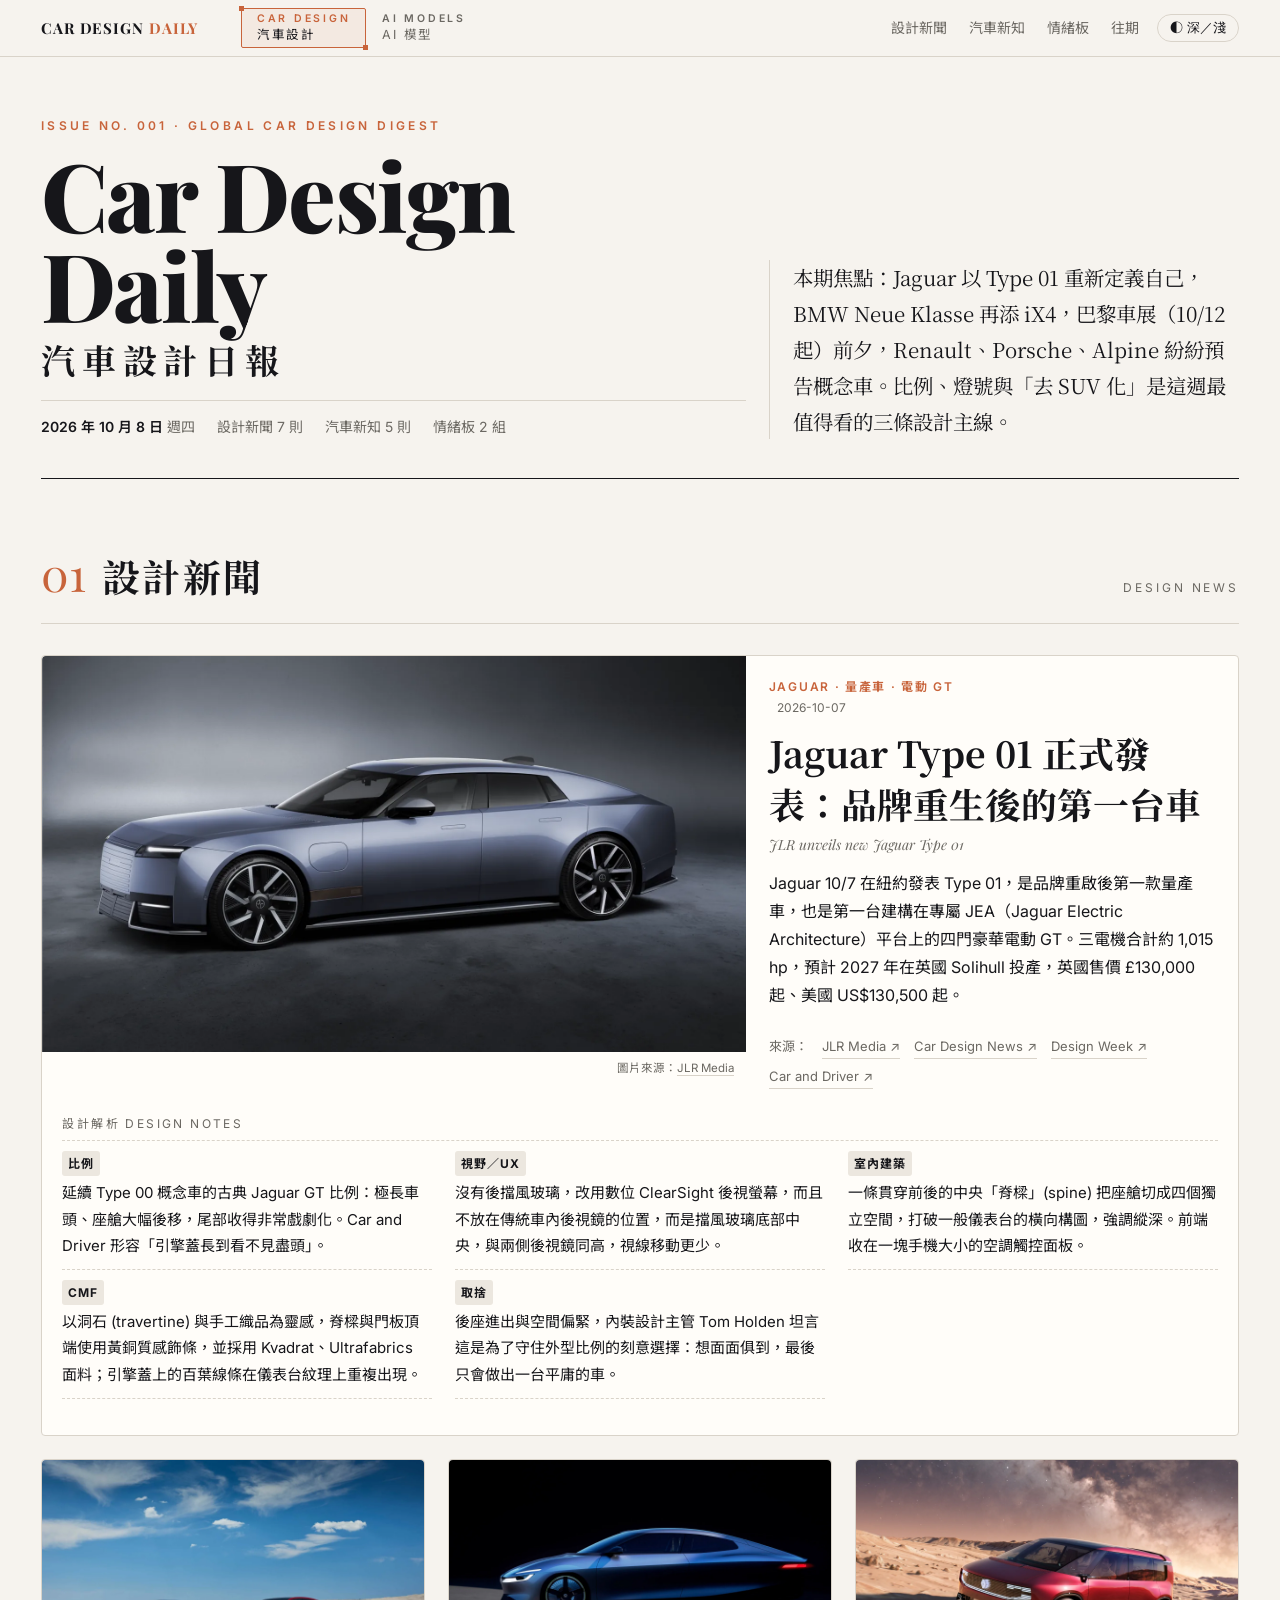
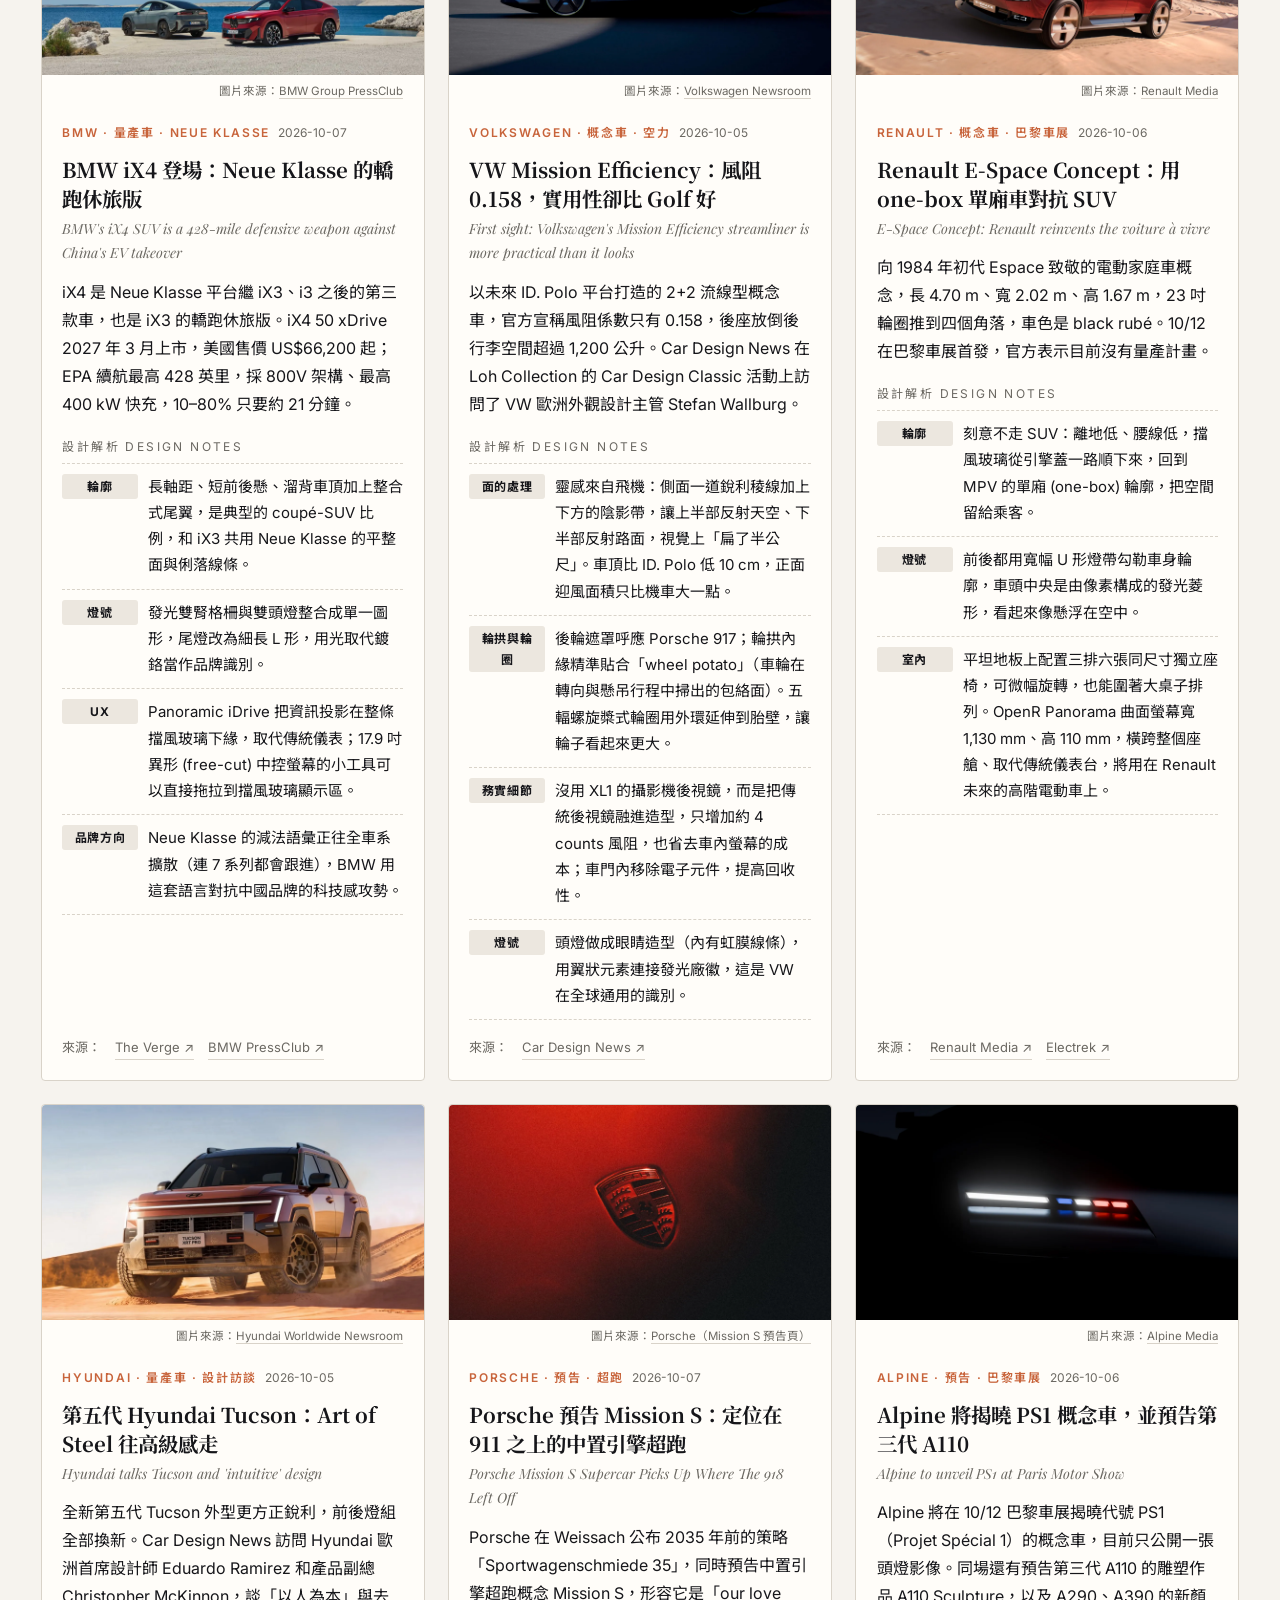
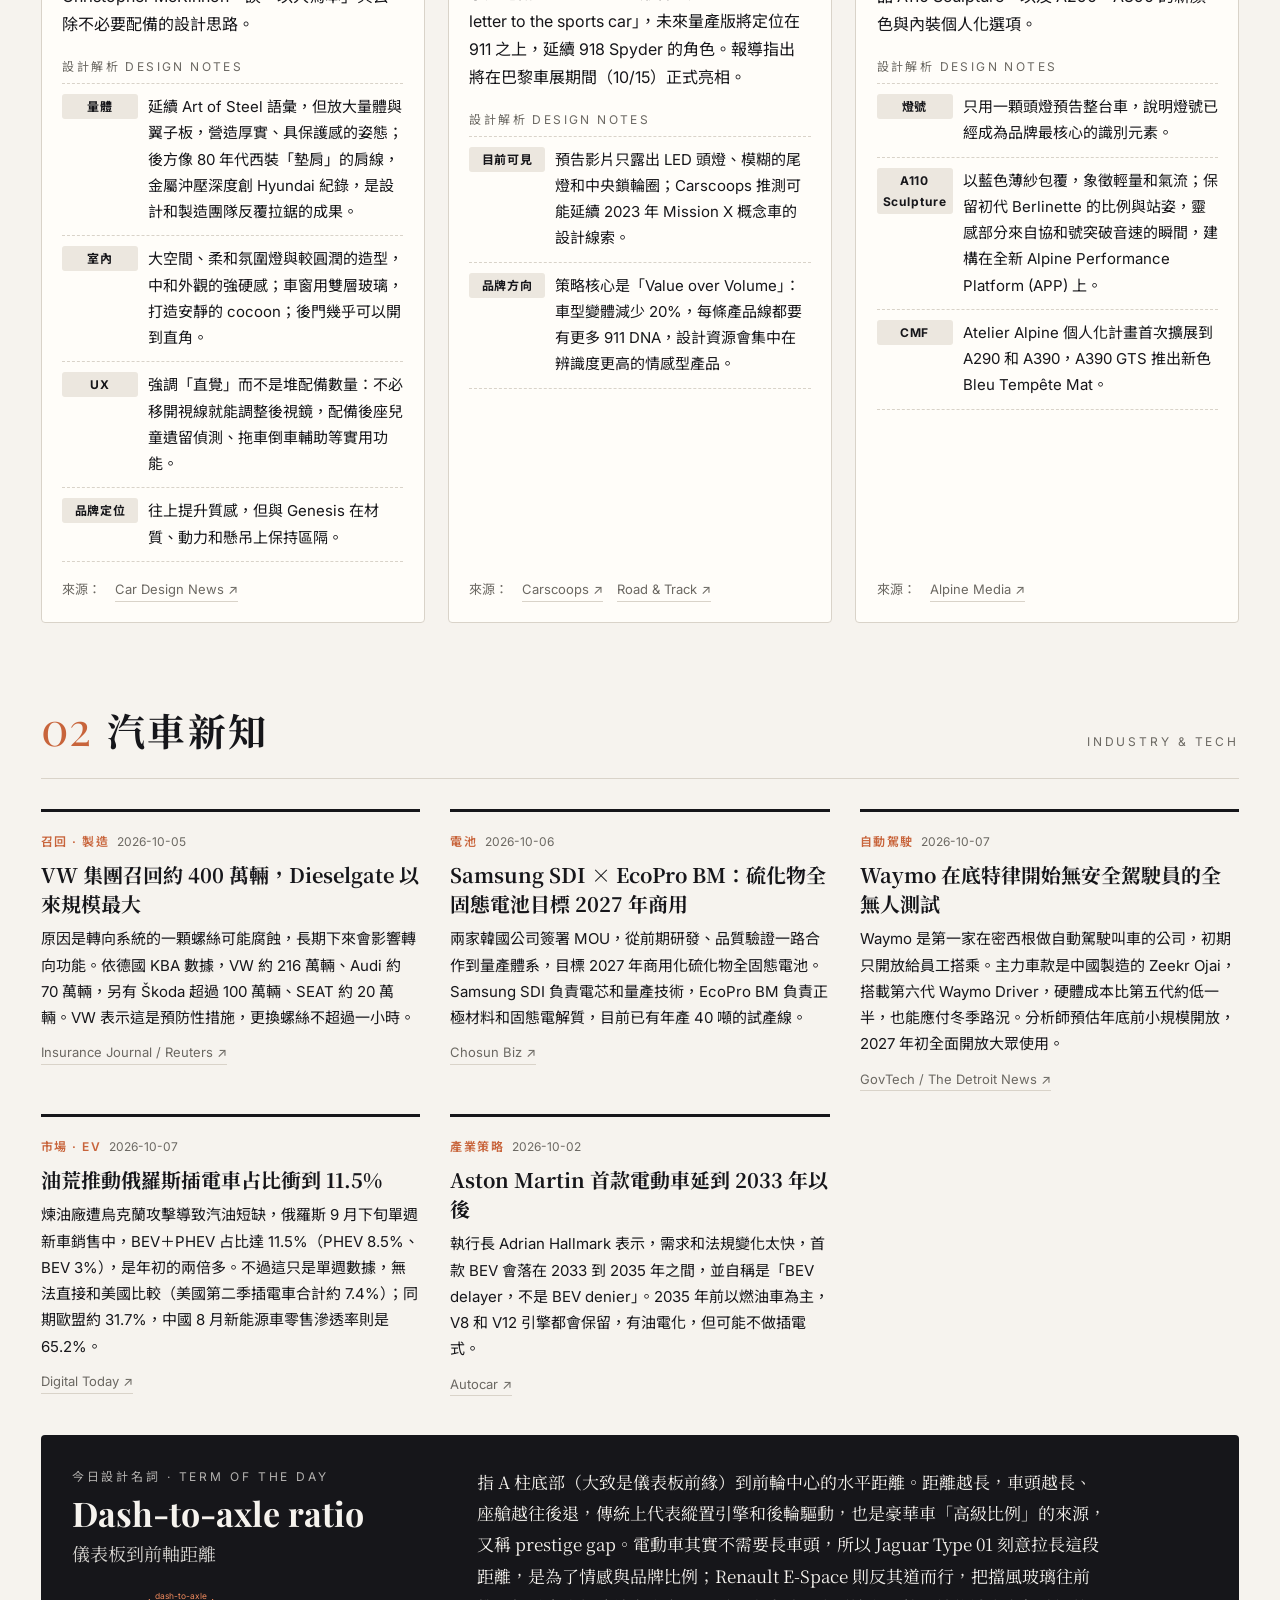
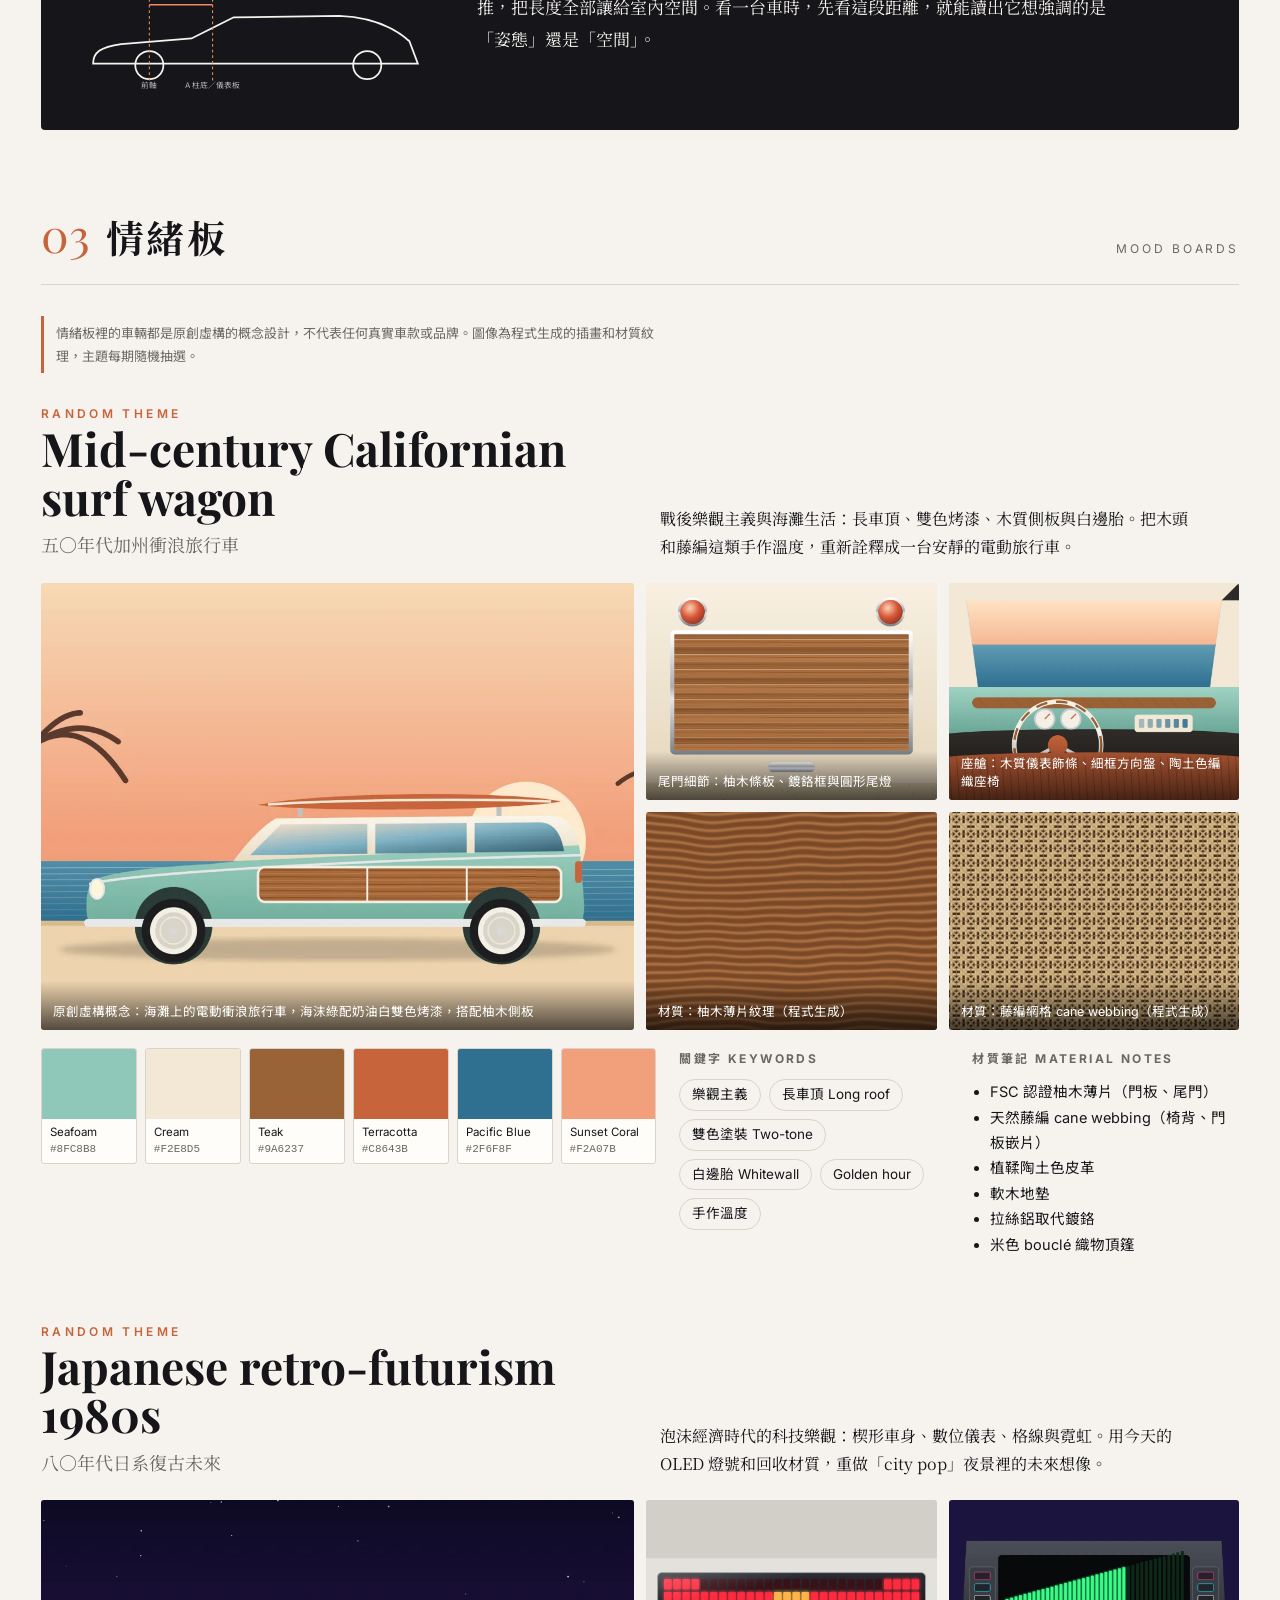
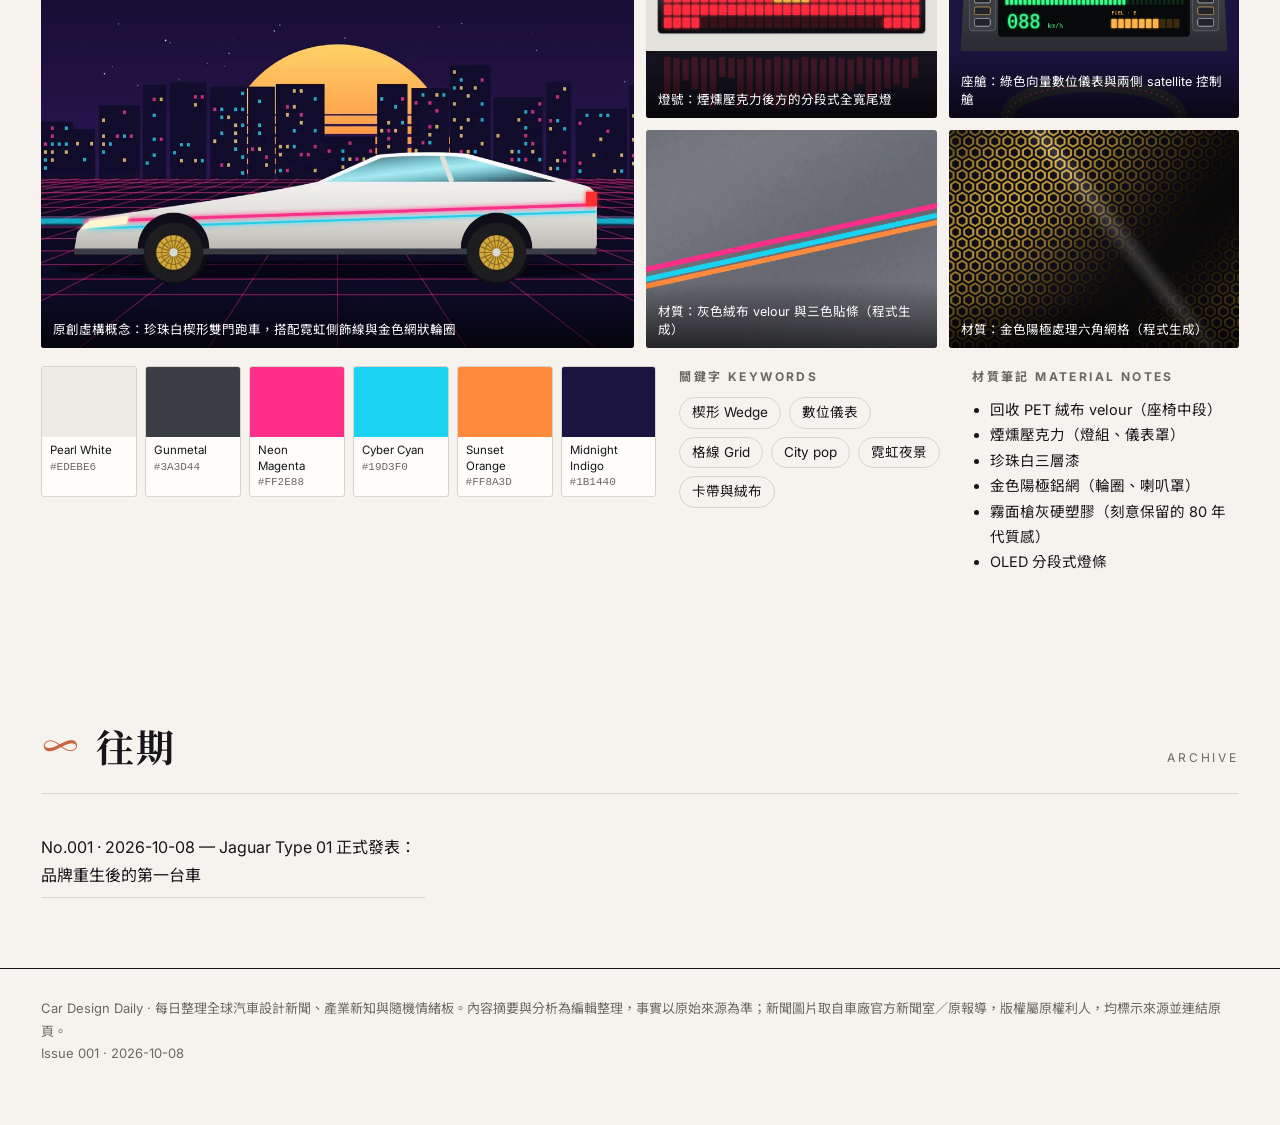
==== commit b700ab37: "Switcher: kicker-style labels + sliding frame, robust navigation" ====
--- a/index.html
+++ b/index.html
@@ -10,7 +10,7 @@
 <link rel="stylesheet" href="./assets/style.css">
 <script>(function(){var t=localStorage.getItem('cdd-theme')||null;if(t)document.documentElement.setAttribute('data-theme',t);})();</script>
 </head><body class="mode-car">
-<header class="topbar"><div class="wrap"><a class="brand" href="./">CAR DESIGN <span>DAILY</span></a><nav class="modes" aria-label="切換日報"><a href="./" aria-current="page" class="on"><i class="dot"></i>汽車設計</a><a href="./ai/"><i class="dot"></i>AI 模型</a></nav><nav class="nav"><a href="#design">設計新聞</a><a href="#knowledge">汽車新知</a><a href="#mood">情緒板</a><a href="./archive/">往期</a></nav><button class="toggle" id="tg" aria-label="切換深淺色">◐<span class="tl"> 深／淺</span></button></div></header>
+<header class="topbar"><div class="wrap"><a class="brand" href="./">CAR DESIGN <span>DAILY</span></a><nav class="modes" data-mode="car" data-pos="car" aria-label="切換日報"><i class="mind" aria-hidden="true"></i><a href="./" data-mode="car" aria-current="page" class="on"><b>Car Design</b><span>汽車設計</span></a><a href="./ai/" data-mode="ai"><b>AI Models</b><span>AI 模型</span></a></nav><nav class="nav"><a href="#design">設計新聞</a><a href="#knowledge">汽車新知</a><a href="#mood">情緒板</a><a href="./archive/">往期</a></nav><button class="toggle" id="tg" aria-label="切換深淺色">◐<span class="tl"> 深／淺</span></button></div></header>
 <main class="wrap">
 <div class="mast"><div class="kicker">Issue No. 001 · Global Car Design Digest</div>
 <h1>Car Design Daily<span class="zh">汽車設計日報</span></h1>
@@ -44,5 +44,18 @@
 </section>
 <section class="archive" id="archive"><div class="sec-head"><span class="num">∞</span><h2>往期</h2><span class="en">Archive</span></div><ul><li><a href="./issues/2026-10-08/">No.001 · 2026-10-08</a> — Jaguar Type 01 正式發表：品牌重生後的第一台車</li></ul></section>
 </main><footer><div class="wrap">Car Design Daily · 每日整理全球汽車設計新聞、產業新知與隨機情緒板。內容摘要與分析為編輯整理，事實以原始來源為準；新聞圖片取自車廠官方新聞室／原報導，版權屬原權利人，均標示來源並連結原頁。<br>Issue 001 · 2026-10-08</div></footer>
-<script>document.getElementById('tg').onclick=function(){var r=document.documentElement,c=r.getAttribute('data-theme');var dark=c?c==='dark':matchMedia('(prefers-color-scheme: dark)').matches;var n=dark?'light':'dark';r.setAttribute('data-theme',n);localStorage.setItem('cdd-theme',n);};</script>
+<script>(function(){var n=document.querySelector('.modes');if(!n)return;var cur=n.getAttribute('data-mode');
+var rm=window.matchMedia&&matchMedia('(prefers-reduced-motion: reduce)').matches;
+function reset(){n.classList.add('still');n.setAttribute('data-pos',cur);void n.offsetWidth;n.classList.remove('still');}
+var from=null;try{from=sessionStorage.getItem('cdd-switch-from');sessionStorage.removeItem('cdd-switch-from');}catch(_){}
+if(from&&from!==cur&&!rm)n.classList.add('arrive');
+window.addEventListener('pageshow',function(ev){if(ev.persisted)reset();});
+function dest(a){var u=new URL(a.getAttribute('href'),location.href);if(u.protocol==='file:'&&u.pathname.slice(-1)==='/')u.pathname+='index.html';return u.href;}
+Array.prototype.forEach.call(n.querySelectorAll('a[data-mode]'),function(a){a.addEventListener('click',function(ev){
+ if(ev.defaultPrevented||ev.button!==0||ev.metaKey||ev.ctrlKey||ev.shiftKey||ev.altKey)return;
+ var to=a.getAttribute('data-mode'),url=dest(a);ev.preventDefault();
+ if(to===cur||rm){location.href=url;return;}
+ try{sessionStorage.setItem('cdd-switch-from',cur);}catch(_){}
+ n.setAttribute('data-pos',to);var done=false,go=function(){if(done)return;done=true;location.href=url;};
+ n.querySelector('.mind').addEventListener('transitionend',function(e){if(e.propertyName==='transform')go();});setTimeout(go,520);});});})();</script><script>document.getElementById('tg').onclick=function(){var r=document.documentElement,c=r.getAttribute('data-theme');var dark=c?c==='dark':matchMedia('(prefers-color-scheme: dark)').matches;var n=dark?'light':'dark';r.setAttribute('data-theme',n);localStorage.setItem('cdd-theme',n);};</script>
 </body></html>
--- a/assets/style.css
+++ b/assets/style.css
@@ -5,10 +5,11 @@
   --serif:"Noto Serif TC","Playfair Display","Songti TC","PMingLiU",serif;
   --sans:"Inter","Noto Sans TC","PingFang TC","Microsoft JhengHei",system-ui,sans-serif;
   --display:"Playfair Display","Noto Serif TC",serif;
+  --c-car:#c8643b; --c-ai:#0b8f7c;
   --maxw:1520px; --pad:clamp(16px,3.2vw,56px); --gap:clamp(16px,1.8vw,30px); --cardpad:clamp(18px,1.6vw,28px);
 }
-[data-theme="dark"]{--bg:#111114;--bg2:#1a1a1f;--ink:#ece9e3;--muted:#9a968e;--line:#2c2c33;--accent:#f08a5d;--card:#17171b}
-@media (prefers-color-scheme:dark){:root:not([data-theme="light"]){--bg:#111114;--bg2:#1a1a1f;--ink:#ece9e3;--muted:#9a968e;--line:#2c2c33;--accent:#f08a5d;--card:#17171b}}
+[data-theme="dark"]{--c-car:#f08a5d;--c-ai:#36e0c4;--bg:#111114;--bg2:#1a1a1f;--ink:#ece9e3;--muted:#9a968e;--line:#2c2c33;--accent:#f08a5d;--card:#17171b}
+@media (prefers-color-scheme:dark){:root:not([data-theme="light"]){--c-car:#f08a5d;--c-ai:#36e0c4;--bg:#111114;--bg2:#1a1a1f;--ink:#ece9e3;--muted:#9a968e;--line:#2c2c33;--accent:#f08a5d;--card:#17171b}}
 *{box-sizing:border-box}
 html{scroll-behavior:smooth;-webkit-text-size-adjust:100%}
 body{margin:0;background:var(--bg);color:var(--ink);font-family:var(--sans);line-height:1.75;font-size:16px;overflow-x:hidden;transition:background .3s,color .3s}
@@ -163,19 +164,11 @@
   .nav{display:none}
   .topbar .wrap{flex-wrap:wrap;padding-top:8px;padding-bottom:8px}
   .toggle{margin-left:auto}.toggle .tl{display:none}
-  .modes{order:3;width:100%}.modes a{flex:1;justify-content:center;padding:7px 10px;font-size:14px}
   .sec-head .en{display:none}
   .analysis li{grid-template-columns:1fr;gap:4px}
   .analysis li b{justify-self:start}
 }
 
-/* ---------- section switcher (汽車設計 | AI 模型) ---------- */
-.modes{display:inline-flex;flex-shrink:0;padding:3px;border:1px solid var(--line);border-radius:999px;background:var(--bg2);gap:2px}
-.modes a{display:flex;align-items:center;gap:8px;padding:5px 15px;border-radius:999px;font-size:13.5px;font-weight:600;color:var(--muted);text-decoration:none;white-space:nowrap;transition:background .2s,color .2s}
-.modes a:hover{color:var(--ink)}
-.modes a.on{background:var(--ink);color:var(--bg)}
-.modes .dot{width:7px;height:7px;border-radius:50%;background:#c8643b;flex-shrink:0}
-.modes a+a .dot{background:#2fd3b9}
 .toggle{flex-shrink:0}
 @media (min-width:768px) and (max-width:1199px){.nav{gap:16px;font-size:13px}}
 
@@ -242,6 +235,35 @@
 .caveats li{position:relative;padding:12px 14px 12px 40px;border:1px solid var(--line);border-radius:8px;background:var(--card);font-size:14.5px}
 .caveats li::before{content:"!";position:absolute;left:12px;top:12px;width:18px;height:18px;border-radius:50%;background:color-mix(in srgb,#f5a524 22%,transparent);color:#f5a524;font:700 12px/18px var(--mono);text-align:center}
 
-@media (max-width:767px){.modes a{padding:7px 10px;font-size:14px}.wcard,.story{border-radius:8px}}
+@media (max-width:767px){.wcard,.story{border-radius:8px}}
 .play>img{position:absolute;inset:0;width:100%;height:100%;max-width:none;object-fit:cover}
-@media (min-width:768px) and (max-width:1023px){.toggle .tl{display:none}.nav{gap:13px}.modes a{padding:5px 12px}}
+@media (min-width:768px) and (max-width:1023px){.toggle .tl{display:none}.nav{gap:13px}}
+
+/* ---------- section switcher: kicker-style labels + sliding frame ---------- */
+.modes{position:relative;display:inline-grid;grid-template-columns:1fr 1fr;flex-shrink:0;--sw:var(--c-car)}
+.modes[data-pos="ai"]{--sw:var(--c-ai)}
+.modes a{position:relative;z-index:1;display:flex;flex-direction:column;align-items:flex-start;justify-content:center;gap:1px;padding:5px 16px 6px;text-decoration:none;color:var(--muted);white-space:nowrap;line-height:1.2;transition:color .35s ease}
+.modes a b{font-family:var(--sans);font-size:10.5px;font-weight:600;letter-spacing:.26em;text-transform:uppercase;transition:color .35s ease}
+.modes a span{font-family:var(--sans);font-size:12.5px;letter-spacing:.14em;color:var(--muted);transition:color .35s ease}
+.modes a:hover b,.modes a:hover span{color:var(--ink)}
+.modes a:focus-visible{outline:1px dashed var(--sw);outline-offset:2px}
+.modes[data-pos="car"] a[data-mode="car"] b,.modes[data-pos="ai"] a[data-mode="ai"] b{color:var(--sw)}
+.modes[data-pos="car"] a[data-mode="car"] span,.modes[data-pos="ai"] a[data-mode="ai"] span{color:var(--ink)}
+/* the frame: half the grid wide, slides with transform */
+.mind{position:absolute;z-index:0;top:0;bottom:0;left:0;width:50%;border:1px solid var(--sw);border-radius:2px;
+  background:color-mix(in srgb,var(--sw) 7%,transparent);pointer-events:none;
+  transition:transform .38s cubic-bezier(.65,0,.35,1),border-color .38s ease,background-color .38s ease}
+.mind::before,.mind::after{content:"";position:absolute;width:5px;height:5px;background:var(--sw);transition:background-color .38s ease}
+.mind::before{left:-3px;top:-3px}.mind::after{right:-3px;bottom:-3px}
+.modes[data-pos="ai"] .mind{transform:translateX(100%)}
+.modes.still .mind,.modes.still a,.modes.still b,.modes.still span{transition:none}
+.modes.arrive .mind{animation:mind-in .32s ease-out}
+@keyframes mind-in{from{opacity:.25;box-shadow:0 0 0 4px color-mix(in srgb,var(--sw) 22%,transparent)}to{opacity:1;box-shadow:0 0 0 0 transparent}}
+@media (prefers-reduced-motion:reduce){.mind,.modes a,.modes b,.modes span{transition:none}.modes.arrive .mind{animation:none}}
+@media (max-width:767px){
+  .modes{order:3;width:100%;margin-top:2px}
+  .modes a{flex-direction:row;align-items:baseline;justify-content:center;gap:8px;padding:8px 6px}
+  .modes a b{font-size:10px;letter-spacing:.2em}
+  .modes a span{font-size:13px;letter-spacing:.1em}
+}
+@media (min-width:768px){.topbar .brand{min-width:182px}}
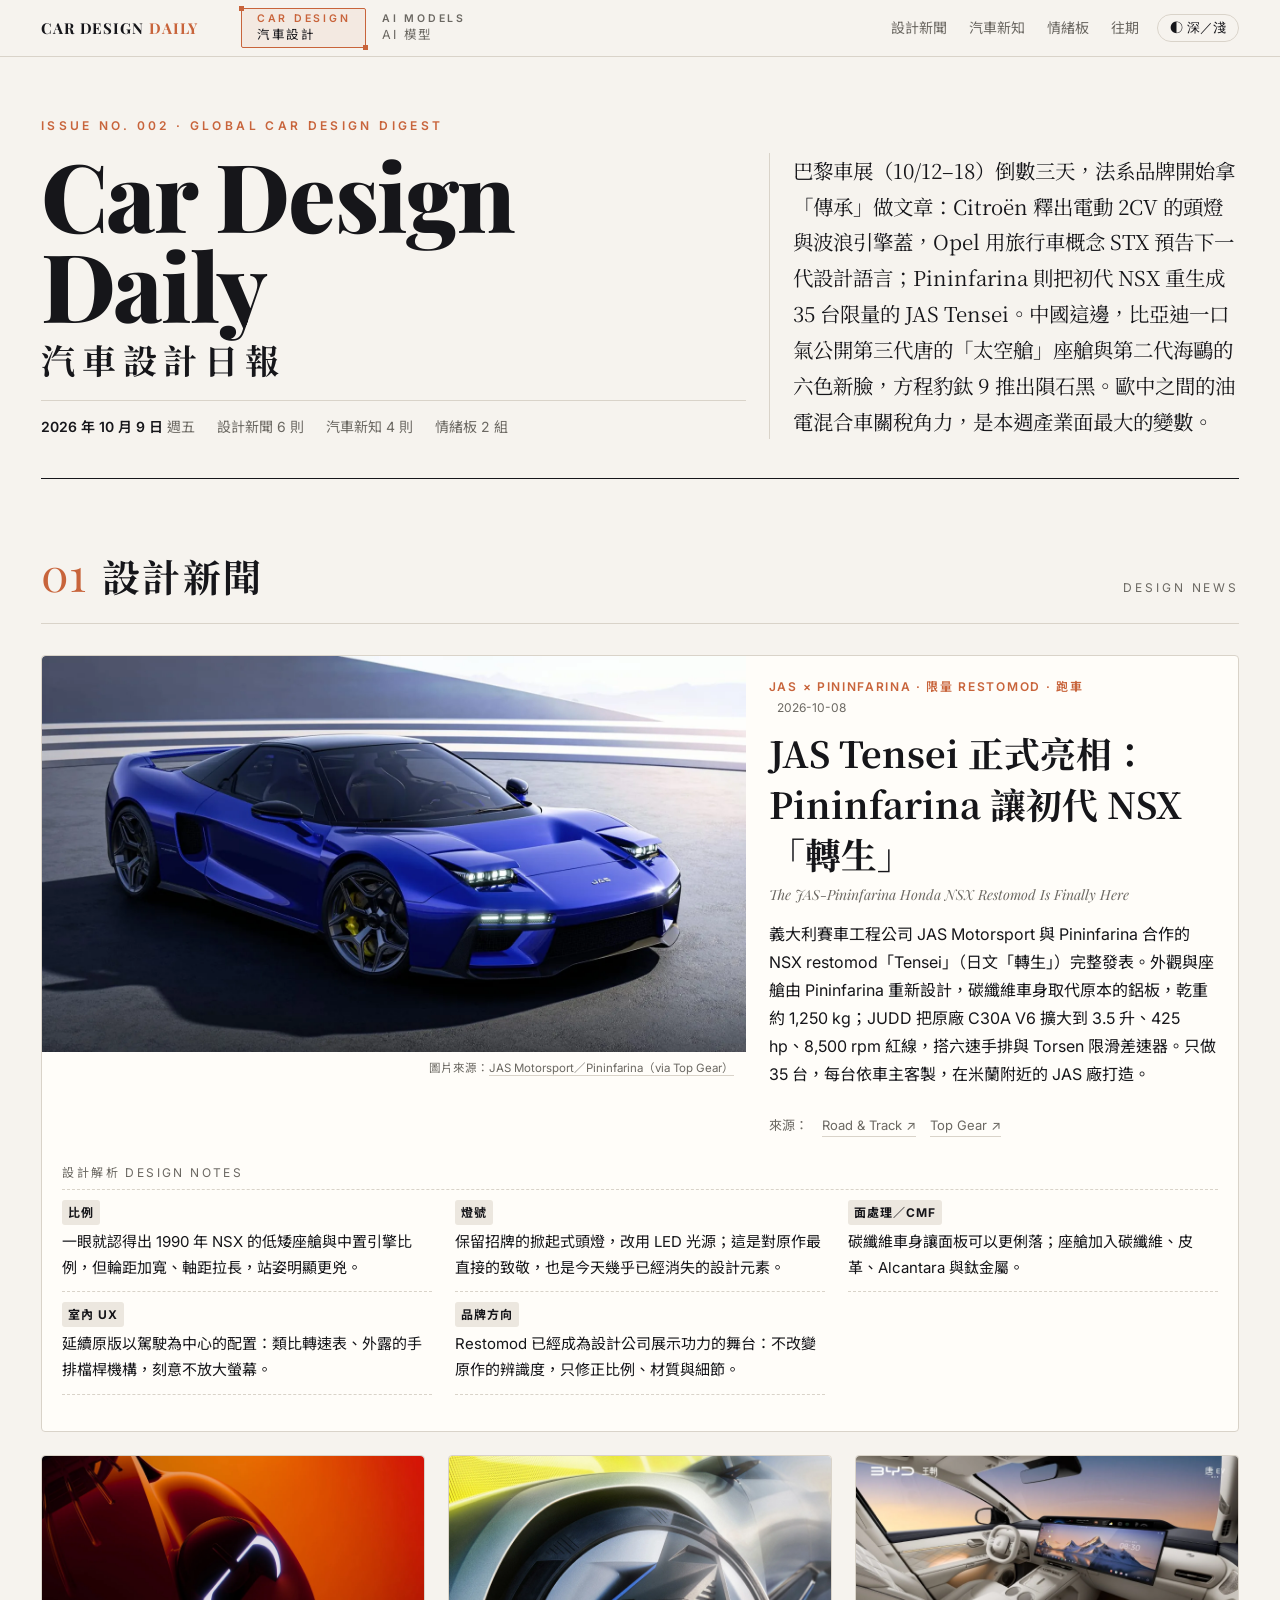
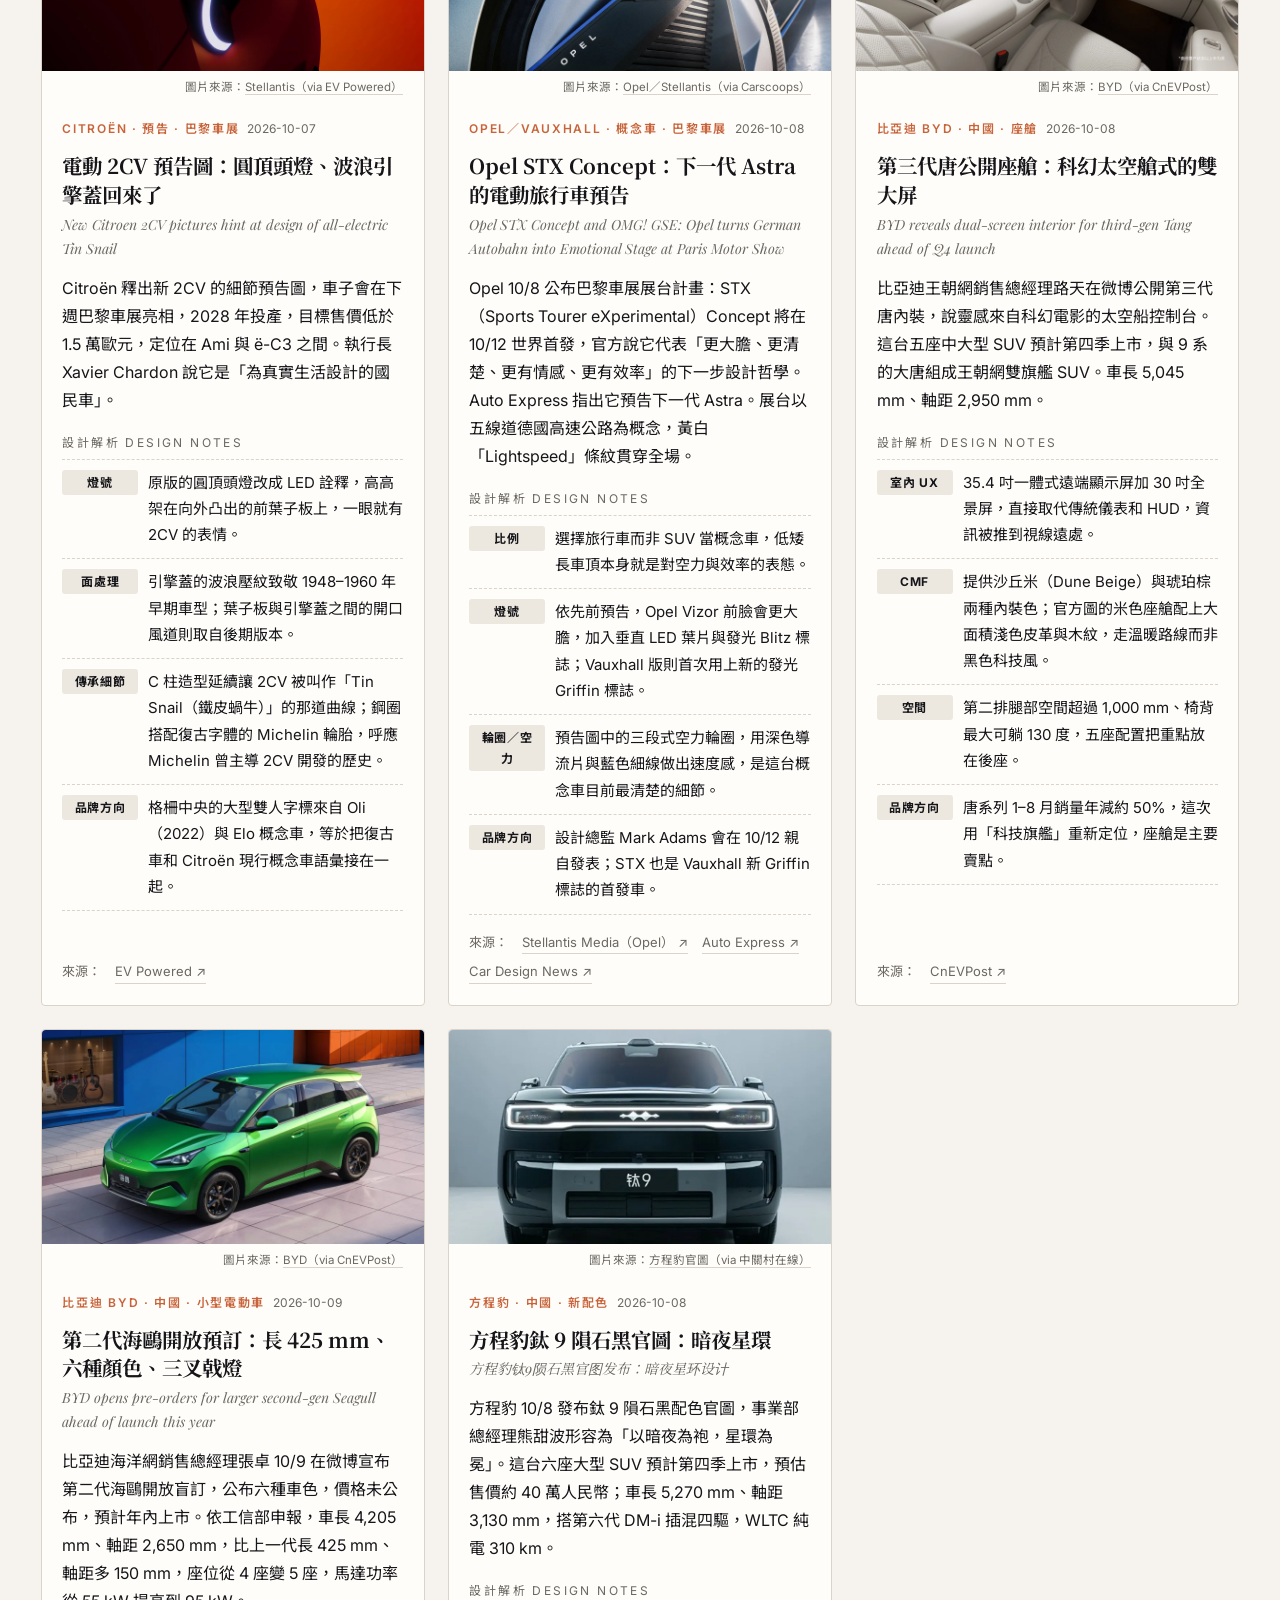
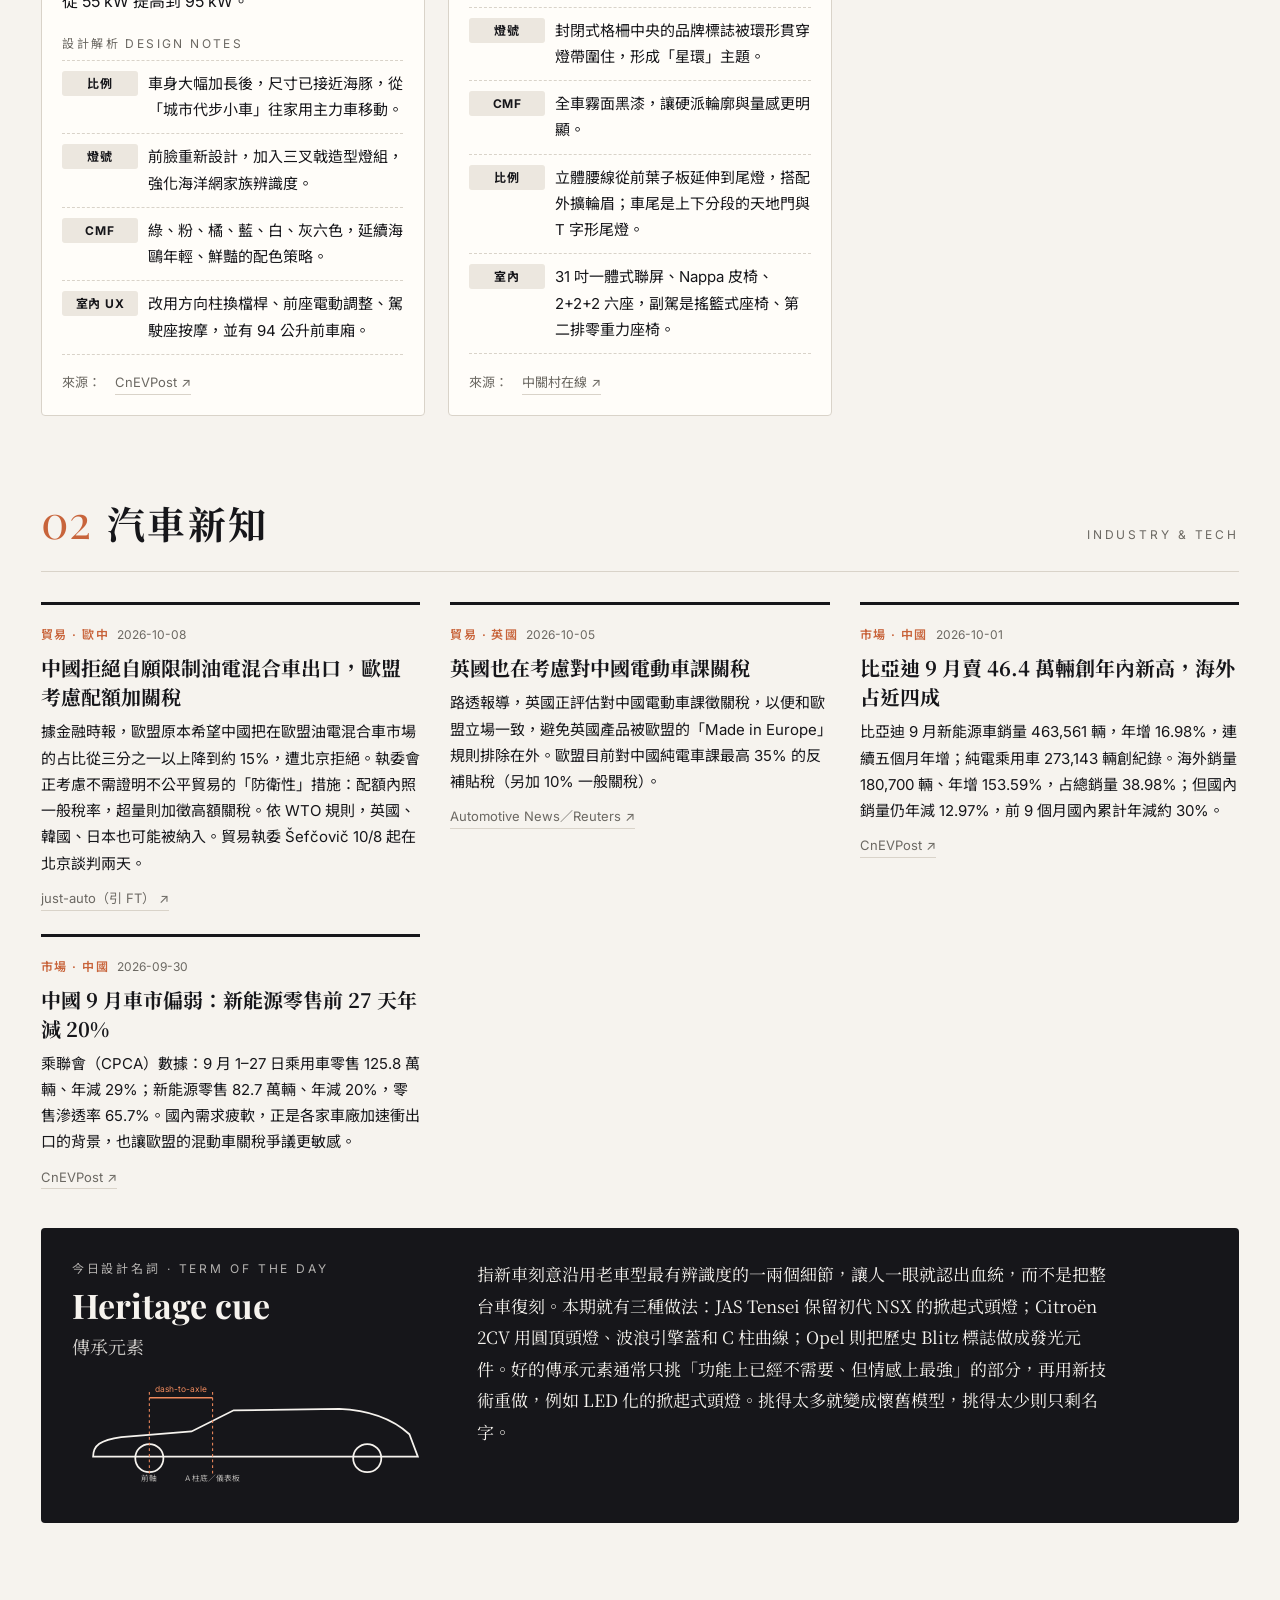
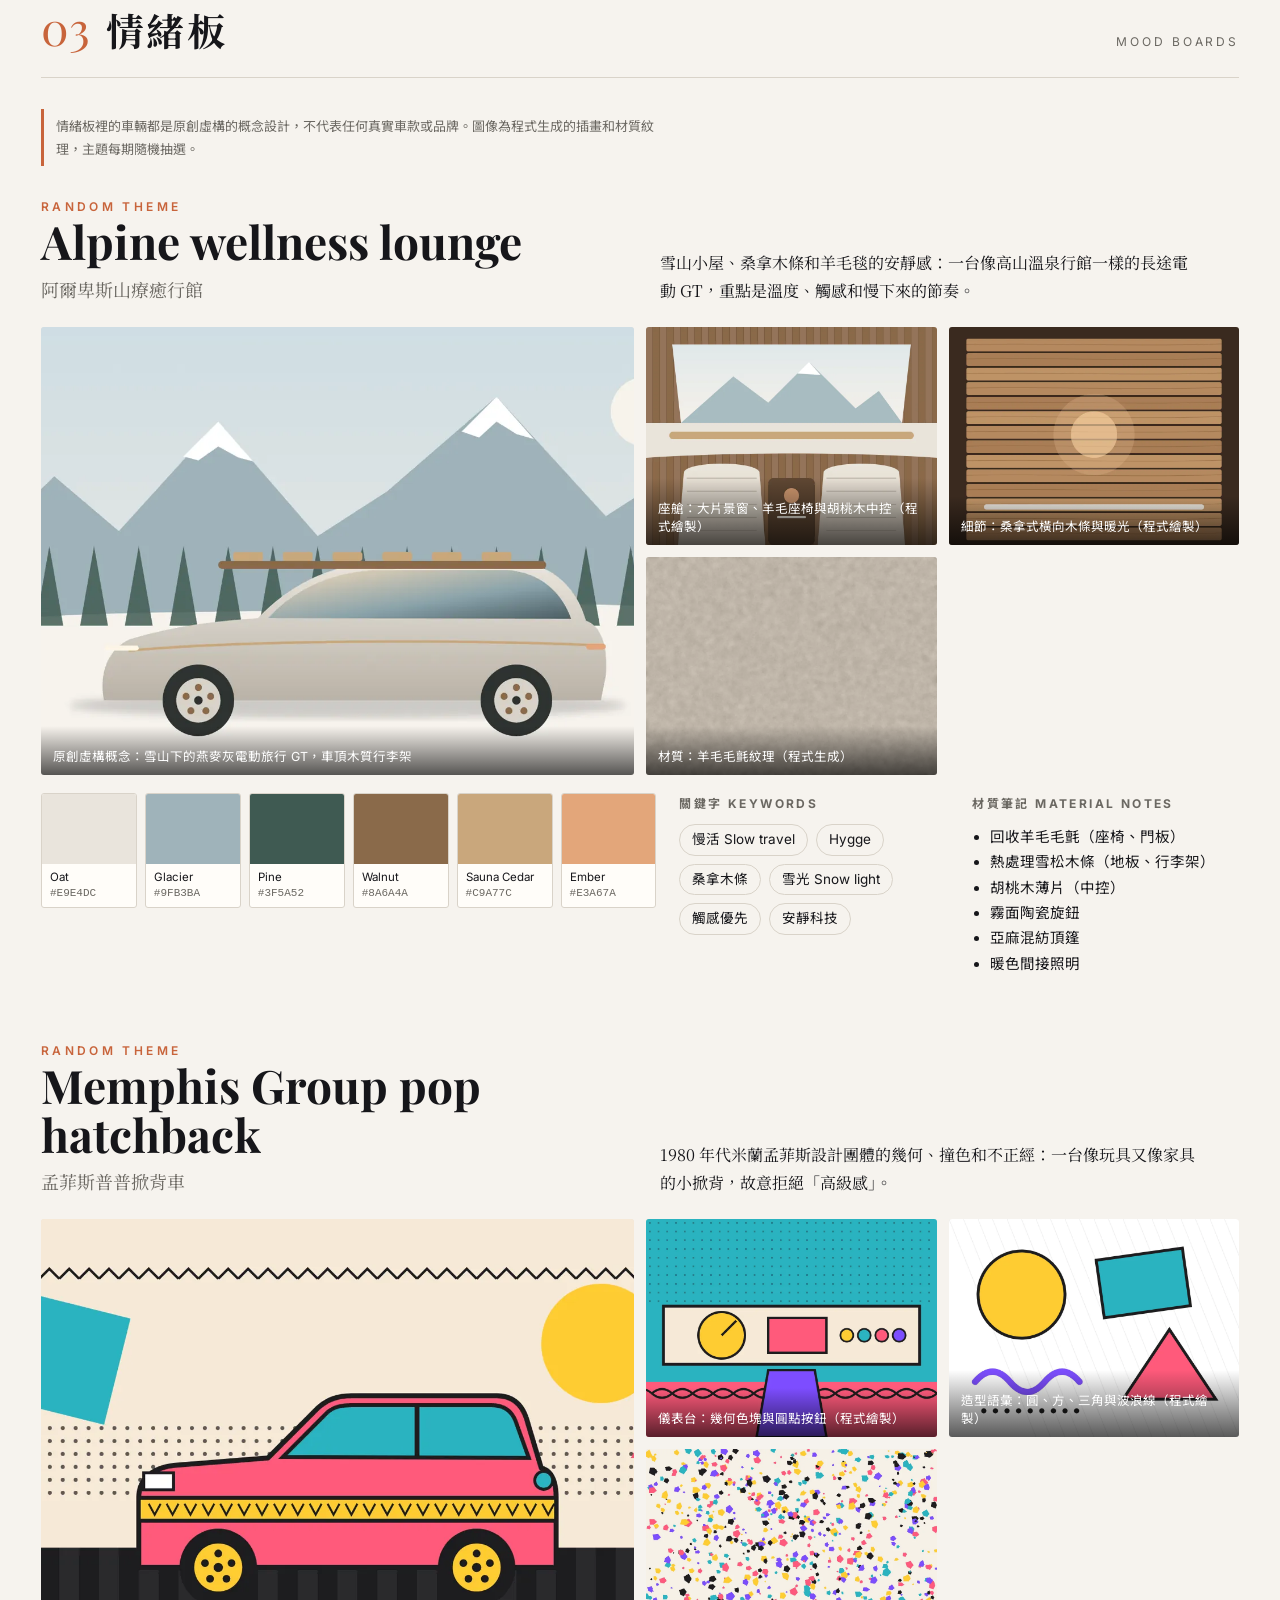
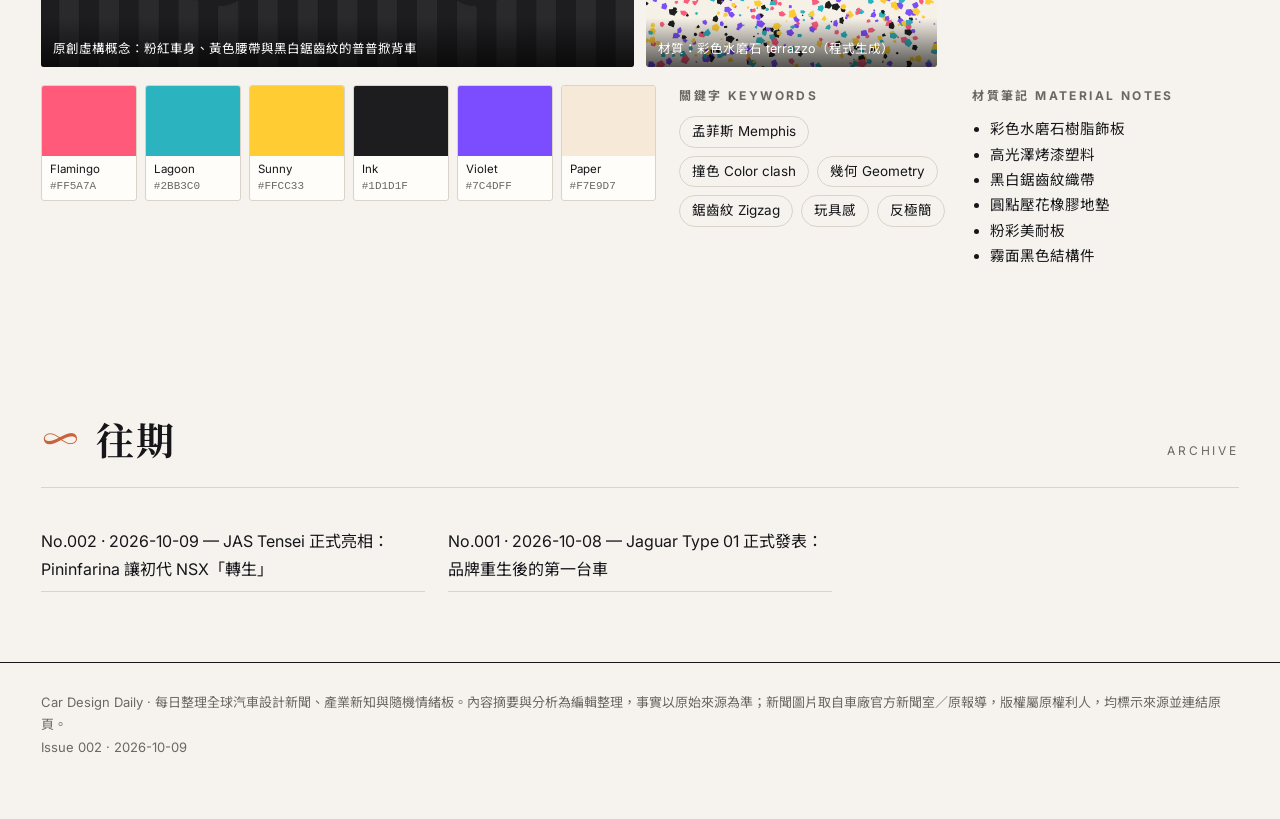
==== commit 0de0c039: "Issue 002 · 2026-10-09" ====
--- a/index.html
+++ b/index.html
@@ -1,9 +1,9 @@
 <!doctype html><html lang="zh-Hant-TW"><head><meta charset="utf-8">
 <meta name="viewport" content="width=device-width,initial-scale=1,viewport-fit=cover">
-<title>汽車設計日報 Car Design Daily · 2026.10.08</title><meta name="description" content="本期焦點：Jaguar 以 Type 01 重新定義自己，BMW Neue Klasse 再添 iX4，巴黎車展（10/12 起）前夕，Renault、Porsche、Alpine 紛紛預告概念車。比例、燈號與「去 SUV 化」是這週最值得看的三條設計主線。">
-<meta property="og:type" content="article"><meta property="og:title" content="汽車設計日報 Car Design Daily · 2026.10.08"><meta property="og:description" content="本期焦點：Jaguar 以 Type 01 重新定義自己，BMW Neue Klasse 再添 iX4，巴黎車展（10/12 起）前夕，Renault、Porsche、Alpine 紛紛預告概念車。比例、燈號與「去 SUV 化」是這週最值得看的三條設計主線。">
-<meta property="og:image" content="https://feeling00480-commits.github.io/car-design-daily/issues/2026-10-08/img/news-jaguar-type-01.webp"><meta name="twitter:card" content="summary_large_image">
-<link rel="canonical" href="https://feeling00480-commits.github.io/car-design-daily/issues/2026-10-08/">
+<title>汽車設計日報 Car Design Daily · 2026.10.09</title><meta name="description" content="巴黎車展（10/12–18）倒數三天，法系品牌開始拿「傳承」做文章：Citroën 釋出電動 2CV 的頭燈與波浪引擎蓋，Opel 用旅行車概念 STX 預告下一代設計語言；Pininfarina 則把初代 NSX 重生成 35 台限量的 JAS Tensei。中國這邊，比亞迪一口氣公開第三代唐的「太空艙」座艙與第二代海鷗的六色新臉，方程豹鈦 9 推出隕石黑。歐中之間的油電混合車關稅角力，是本週產業面最大的變數。">
+<meta property="og:type" content="article"><meta property="og:title" content="汽車設計日報 Car Design Daily · 2026.10.09"><meta property="og:description" content="巴黎車展（10/12–18）倒數三天，法系品牌開始拿「傳承」做文章：Citroën 釋出電動 2CV 的頭燈與波浪引擎蓋，Opel 用旅行車概念 STX 預告下一代設計語言；Pininfarina 則把初代 NSX 重生成 35 台限量的 JAS Tensei。中國這邊，比亞迪一口氣公開第三代唐的「太空艙」座艙與第二代海鷗的六色新臉，方程豹鈦 9 推出隕石黑。歐中之間的油電混合車關稅角力，是本週產業面最大的變數。">
+<meta property="og:image" content="https://feeling00480-commits.github.io/car-design-daily/issues/2026-10-09/img/news-jas-tensei.webp"><meta name="twitter:card" content="summary_large_image">
+<link rel="canonical" href="https://feeling00480-commits.github.io/car-design-daily/issues/2026-10-09/">
 <meta name="theme-color" content="#111114">
 <link rel="preconnect" href="https://fonts.googleapis.com"><link rel="preconnect" href="https://fonts.gstatic.com" crossorigin>
 <link href="https://fonts.googleapis.com/css2?family=Inter:wght@400;600&family=Noto+Sans+TC:wght@400;600&family=Noto+Serif+TC:wght@600;700&family=Playfair+Display:ital,wght@0,700;0,800;1,400&display=swap" rel="stylesheet">
@@ -12,38 +12,36 @@
 </head><body class="mode-car">
 <header class="topbar"><div class="wrap"><a class="brand" href="./">CAR DESIGN <span>DAILY</span></a><nav class="modes" data-mode="car" data-pos="car" aria-label="切換日報"><i class="mind" aria-hidden="true"></i><a href="./" data-mode="car" aria-current="page" class="on"><b>Car Design</b><span>汽車設計</span></a><a href="./ai/" data-mode="ai"><b>AI Models</b><span>AI 模型</span></a></nav><nav class="nav"><a href="#design">設計新聞</a><a href="#knowledge">汽車新知</a><a href="#mood">情緒板</a><a href="./archive/">往期</a></nav><button class="toggle" id="tg" aria-label="切換深淺色">◐<span class="tl"> 深／淺</span></button></div></header>
 <main class="wrap">
-<div class="mast"><div class="kicker">Issue No. 001 · Global Car Design Digest</div>
+<div class="mast"><div class="kicker">Issue No. 002 · Global Car Design Digest</div>
 <h1>Car Design Daily<span class="zh">汽車設計日報</span></h1>
-<div class="meta"><span><b>2026 年 10 月 8 日</b> 週四</span><span>設計新聞 7 則</span><span>汽車新知 5 則</span><span>情緒板 2 組</span></div>
-<p class="lede">本期焦點：Jaguar 以 Type 01 重新定義自己，BMW Neue Klasse 再添 iX4，巴黎車展（10/12 起）前夕，Renault、Porsche、Alpine 紛紛預告概念車。比例、燈號與「去 SUV 化」是這週最值得看的三條設計主線。</p></div>
+<div class="meta"><span><b>2026 年 10 月 9 日</b> 週五</span><span>設計新聞 6 則</span><span>汽車新知 4 則</span><span>情緒板 2 組</span></div>
+<p class="lede">巴黎車展（10/12–18）倒數三天，法系品牌開始拿「傳承」做文章：Citroën 釋出電動 2CV 的頭燈與波浪引擎蓋，Opel 用旅行車概念 STX 預告下一代設計語言；Pininfarina 則把初代 NSX 重生成 35 台限量的 JAS Tensei。中國這邊，比亞迪一口氣公開第三代唐的「太空艙」座艙與第二代海鷗的六色新臉，方程豹鈦 9 推出隕石黑。歐中之間的油電混合車關稅角力，是本週產業面最大的變數。</p></div>
 <section id="design"><div class="sec-head"><span class="num">01</span><h2>設計新聞</h2><span class="en">Design News</span></div><div class="news">
-<article class="story feature" id="jaguar-type-01"><figure class="news-img"><div class="ratio"><img src="./issues/2026-10-08/img/news-jaguar-type-01.webp" alt="Jaguar Type 01 前側 34 視角，藍灰色車身" loading="eager" decoding="async" width="1600" height="900"></div><figcaption>圖片來源：<a href="https://media.jlr.com/news/2026/10/designed-engineered-and-manufactured-britain-jlr-unveils-new-jaguar-type-01" target="_blank" rel="noopener">JLR Media</a></figcaption></figure><div class="shead"><span class="tag">Jaguar · 量產車 · 電動 GT</span><span class="date">2026-10-07</span><h3>Jaguar Type 01 正式發表：品牌重生後的第一台車</h3><p class="orig">JLR unveils new Jaguar Type 01</p><p class="sum">Jaguar 10/7 在紐約發表 Type 01，是品牌重啟後第一款量產車，也是第一台建構在專屬 JEA（Jaguar Electric Architecture）平台上的四門豪華電動 GT。三電機合計約 1,015 hp，預計 2027 年在英國 Solihull 投產，英國售價 £130,000 起、美國 US$130,500 起。</p><div class="src">來源：<a href="https://media.jlr.com/news/2026/10/designed-engineered-and-manufactured-britain-jlr-unveils-new-jaguar-type-01" target="_blank" rel="noopener">JLR Media ↗</a><a href="https://www.cardesignnews.com/cars/type-01-the-most-important-jaguar-ever-as-explained-by-its-designers-but-not-gerry/2747068" target="_blank" rel="noopener">Car Design News ↗</a><a href="https://www.designweek.co.uk/the-in-depth-story-behind-the-jaguar-type-01-design-revolution/" target="_blank" rel="noopener">Design Week ↗</a><a href="https://www.caranddriver.com/news/a74036834/2028-jaguar-type-01-revealed/" target="_blank" rel="noopener">Car and Driver ↗</a></div></div><div class="fan"><p class="alabel">設計解析 Design Notes</p><ul class="analysis"><li><b>比例</b><span>延續 Type 00 概念車的古典 Jaguar GT 比例：極長車頭、座艙大幅後移，尾部收得非常戲劇化。Car and Driver 形容「引擎蓋長到看不見盡頭」。</span></li><li><b>視野／UX</b><span>沒有後擋風玻璃，改用數位 ClearSight 後視螢幕，而且不放在傳統車內後視鏡的位置，而是擋風玻璃底部中央，與兩側後視鏡同高，視線移動更少。</span></li><li><b>室內建築</b><span>一條貫穿前後的中央「脊樑」(spine) 把座艙切成四個獨立空間，打破一般儀表台的橫向構圖，強調縱深。前端收在一塊手機大小的空調觸控面板。</span></li><li><b>CMF</b><span>以洞石 (travertine) 與手工織品為靈感，脊樑與門板頂端使用黃銅質感飾條，並採用 Kvadrat、Ultrafabrics 面料；引擎蓋上的百葉線條在儀表台紋理上重複出現。</span></li><li><b>取捨</b><span>後座進出與空間偏緊，內裝設計主管 Tom Holden 坦言這是為了守住外型比例的刻意選擇：想面面俱到，最後只會做出一台平庸的車。</span></li></ul></div></article>
-<article class="story" id="bmw-ix4"><figure class="news-img"><div class="ratio"><img src="./issues/2026-10-08/img/news-bmw-ix4.webp" alt="兩台 BMW iX4 停在海岸邊（灰色與紅色）" loading="lazy" decoding="async" width="1600" height="900"></div><figcaption>圖片來源：<a href="https://www.press.bmwgroup.com/global/article/detail/T0461402EN?language=en" target="_blank" rel="noopener">BMW Group PressClub</a></figcaption></figure><div class="shead"><span class="tag">BMW · 量產車 · Neue Klasse</span><span class="date">2026-10-07</span><h3>BMW iX4 登場：Neue Klasse 的轎跑休旅版</h3><p class="orig">BMW&#x27;s iX4 SUV is a 428-mile defensive weapon against China&#x27;s EV takeover</p><p class="sum">iX4 是 Neue Klasse 平台繼 iX3、i3 之後的第三款車，也是 iX3 的轎跑休旅版。iX4 50 xDrive 2027 年 3 月上市，美國售價 US$66,200 起；EPA 續航最高 428 英里，採 800V 架構、最高 400 kW 快充，10–80% 只要約 21 分鐘。</p></div><p class="alabel">設計解析 Design Notes</p><ul class="analysis"><li><b>輪廓</b><span>長軸距、短前後懸、溜背車頂加上整合式尾翼，是典型的 coupé-SUV 比例，和 iX3 共用 Neue Klasse 的平整面與俐落線條。</span></li><li><b>燈號</b><span>發光雙腎格柵與雙頭燈整合成單一圖形，尾燈改為細長 L 形，用光取代鍍鉻當作品牌識別。</span></li><li><b>UX</b><span>Panoramic iDrive 把資訊投影在整條擋風玻璃下緣，取代傳統儀表；17.9 吋異形 (free-cut) 中控螢幕的小工具可以直接拖拉到擋風玻璃顯示區。</span></li><li><b>品牌方向</b><span>Neue Klasse 的減法語彙正往全車系擴散（連 7 系列都會跟進），BMW 用這套語言對抗中國品牌的科技感攻勢。</span></li></ul><div class="src">來源：<a href="https://www.theverge.com/transportation/1006837/bmw-ix4-ev-range-price-specs-tesla-china" target="_blank" rel="noopener">The Verge ↗</a><a href="https://www.press.bmwgroup.com/global/article/detail/T0461402EN?language=en" target="_blank" rel="noopener">BMW PressClub ↗</a></div></article>
-<article class="story" id="vw-mission-efficiency"><figure class="news-img"><div class="ratio"><img src="./issues/2026-10-08/img/news-vw-mission-efficiency.webp" alt="Volkswagen Mission Efficiency 流線型概念車側面" loading="lazy" decoding="async" width="1600" height="900"></div><figcaption>圖片來源：<a href="https://www.volkswagen-newsroom.com/en/press-releases/mission-efficiency-volkswagen-presents-the-worlds-most-efficient-near-production-electric-car-20691" target="_blank" rel="noopener">Volkswagen Newsroom</a></figcaption></figure><div class="shead"><span class="tag">Volkswagen · 概念車 · 空力</span><span class="date">2026-10-05</span><h3>VW Mission Efficiency：風阻 0.158，實用性卻比 Golf 好</h3><p class="orig">First sight: Volkswagen&#x27;s Mission Efficiency streamliner is more practical than it looks</p><p class="sum">以未來 ID. Polo 平台打造的 2+2 流線型概念車，官方宣稱風阻係數只有 0.158，後座放倒後行李空間超過 1,200 公升。Car Design News 在 Loh Collection 的 Car Design Classic 活動上訪問了 VW 歐洲外觀設計主管 Stefan Wallburg。</p></div><p class="alabel">設計解析 Design Notes</p><ul class="analysis"><li><b>面的處理</b><span>靈感來自飛機：側面一道銳利稜線加上下方的陰影帶，讓上半部反射天空、下半部反射路面，視覺上「扁了半公尺」。車頂比 ID. Polo 低 10 cm，正面迎風面積只比機車大一點。</span></li><li><b>輪拱與輪圈</b><span>後輪遮罩呼應 Porsche 917；輪拱內緣精準貼合「wheel potato」（車輪在轉向與懸吊行程中掃出的包絡面）。五輻螺旋槳式輪圈用外環延伸到胎壁，讓輪子看起來更大。</span></li><li><b>務實細節</b><span>沒用 XL1 的攝影機後視鏡，而是把傳統後視鏡融進造型，只增加約 4 counts 風阻，也省去車內螢幕的成本；車門內移除電子元件，提高回收性。</span></li><li><b>燈號</b><span>頭燈做成眼睛造型（內有虹膜線條），用翼狀元素連接發光廠徽，這是 VW 在全球通用的識別。</span></li></ul><div class="src">來源：<a href="https://www.cardesignnews.com/cars/first-sight-volkswagens-mission-efficiency-streamliner-is-more-practical-than-it-looks/2746766" target="_blank" rel="noopener">Car Design News ↗</a></div></article>
-<article class="story" id="renault-e-space"><figure class="news-img"><div class="ratio"><img src="./issues/2026-10-08/img/news-renault-e-space.webp" alt="Renault E-Space Concept 單廂電動家庭車，停在沙漠" loading="lazy" decoding="async" width="1600" height="900"></div><figcaption>圖片來源：<a href="https://media.renault.com/e-space-concept-renault-reinvents-the-voiture-a-vivre-and-sets-a-date-for-the-2026-paris-motor-show/?lang=eng" target="_blank" rel="noopener">Renault Media</a></figcaption></figure><div class="shead"><span class="tag">Renault · 概念車 · 巴黎車展</span><span class="date">2026-10-06</span><h3>Renault E-Space Concept：用 one-box 單廂車對抗 SUV</h3><p class="orig">E-Space Concept: Renault reinvents the voiture à vivre</p><p class="sum">向 1984 年初代 Espace 致敬的電動家庭車概念，長 4.70 m、寬 2.02 m、高 1.67 m，23 吋輪圈推到四個角落，車色是 black rubé。10/12 在巴黎車展首發，官方表示目前沒有量產計畫。</p></div><p class="alabel">設計解析 Design Notes</p><ul class="analysis"><li><b>輪廓</b><span>刻意不走 SUV：離地低、腰線低，擋風玻璃從引擎蓋一路順下來，回到 MPV 的單廂 (one-box) 輪廓，把空間留給乘客。</span></li><li><b>燈號</b><span>前後都用寬幅 U 形燈帶勾勒車身輪廓，車頭中央是由像素構成的發光菱形，看起來像懸浮在空中。</span></li><li><b>室內</b><span>平坦地板上配置三排六張同尺寸獨立座椅，可微幅旋轉，也能圍著大桌子排列。OpenR Panorama 曲面螢幕寬 1,130 mm、高 110 mm，橫跨整個座艙、取代傳統儀表台，將用在 Renault 未來的高階電動車上。</span></li></ul><div class="src">來源：<a href="https://media.renault.com/e-space-concept-renault-reinvents-the-voiture-a-vivre-and-sets-a-date-for-the-2026-paris-motor-show/?lang=eng" target="_blank" rel="noopener">Renault Media ↗</a><a href="https://electrek.co/2026/10/06/electric-minivan-bringing-80s-icon-back-to-life/" target="_blank" rel="noopener">Electrek ↗</a></div></article>
-<article class="story" id="hyundai-tucson"><figure class="news-img"><div class="ratio"><img src="./issues/2026-10-08/img/news-hyundai-tucson.webp" alt="第五代 Hyundai Tucson 在沙丘上行駛" loading="lazy" decoding="async" width="1600" height="900"></div><figcaption>圖片來源：<a href="https://www.hyundai.com/worldwide/en/newsroom/detail/0000001280" target="_blank" rel="noopener">Hyundai Worldwide Newsroom</a></figcaption></figure><div class="shead"><span class="tag">Hyundai · 量產車 · 設計訪談</span><span class="date">2026-10-05</span><h3>第五代 Hyundai Tucson：Art of Steel 往高級感走</h3><p class="orig">Hyundai talks Tucson and &#x27;intuitive&#x27; design</p><p class="sum">全新第五代 Tucson 外型更方正銳利，前後燈組全部換新。Car Design News 訪問 Hyundai 歐洲首席設計師 Eduardo Ramirez 和產品副總 Christopher McKinnon，談「以人為本」與去除不必要配備的設計思路。</p></div><p class="alabel">設計解析 Design Notes</p><ul class="analysis"><li><b>量體</b><span>延續 Art of Steel 語彙，但放大量體與翼子板，營造厚實、具保護感的姿態；後方像 80 年代西裝「墊肩」的肩線，金屬沖壓深度創 Hyundai 紀錄，是設計和製造團隊反覆拉鋸的成果。</span></li><li><b>室內</b><span>大空間、柔和氛圍燈與較圓潤的造型，中和外觀的強硬感；車窗用雙層玻璃，打造安靜的 cocoon；後門幾乎可以開到直角。</span></li><li><b>UX</b><span>強調「直覺」而不是堆配備數量：不必移開視線就能調整後視鏡，配備後座兒童遺留偵測、拖車倒車輔助等實用功能。</span></li><li><b>品牌定位</b><span>往上提升質感，但與 Genesis 在材質、動力和懸吊上保持區隔。</span></li></ul><div class="src">來源：<a href="https://www.cardesignnews.com/cars/hyundai-talks-tucson-and-intuitive-design/2746634" target="_blank" rel="noopener">Car Design News ↗</a></div></article>
-<article class="story" id="porsche-mission-s"><figure class="news-img"><div class="ratio"><img src="./issues/2026-10-08/img/news-porsche-mission-s.webp" alt="Porsche Mission S 官方預告圖（只露出廠徽）" loading="lazy" decoding="async" width="1600" height="900"></div><figcaption>圖片來源：<a href="https://www.porsche.com/international/models/mission-s-preview/" target="_blank" rel="noopener">Porsche（Mission S 預告頁）</a></figcaption></figure><div class="shead"><span class="tag">Porsche · 預告 · 超跑</span><span class="date">2026-10-07</span><h3>Porsche 預告 Mission S：定位在 911 之上的中置引擎超跑</h3><p class="orig">Porsche Mission S Supercar Picks Up Where The 918 Left Off</p><p class="sum">Porsche 在 Weissach 公布 2035 年前的策略「Sportwagenschmiede 35」，同時預告中置引擎超跑概念 Mission S，形容它是「our love letter to the sports car」，未來量產版將定位在 911 之上，延續 918 Spyder 的角色。報導指出將在巴黎車展期間（10/15）正式亮相。</p></div><p class="alabel">設計解析 Design Notes</p><ul class="analysis"><li><b>目前可見</b><span>預告影片只露出 LED 頭燈、模糊的尾燈和中央鎖輪圈；Carscoops 推測可能延續 2023 年 Mission X 概念車的設計線索。</span></li><li><b>品牌方向</b><span>策略核心是「Value over Volume」：車型變體減少 20%，每條產品線都要有更多 911 DNA，設計資源會集中在辨識度更高的情感型產品。</span></li></ul><div class="src">來源：<a href="https://www.carscoops.com/2026/10/porsche-mission-s-supercar-picks-up-where-the-918-left-off/" target="_blank" rel="noopener">Carscoops ↗</a><a href="https://www.roadandtrack.com/news/a74066848/porsche-reveals-plans-potential-halo-supercar-more-exclusive-911-variants/" target="_blank" rel="noopener">Road &amp; Track ↗</a></div></article>
-<article class="story" id="alpine-ps1"><figure class="news-img"><div class="ratio"><img src="./issues/2026-10-08/img/news-alpine-ps1.webp" alt="Alpine PS1 概念車官方預告圖：頭燈特寫" loading="lazy" decoding="async" width="1600" height="900"></div><figcaption>圖片來源：<a href="https://media.alpinecars.com/alpine-to-unveil-ps1-at-paris-motor-show/?lang=eng" target="_blank" rel="noopener">Alpine Media</a></figcaption></figure><div class="shead"><span class="tag">Alpine · 預告 · 巴黎車展</span><span class="date">2026-10-06</span><h3>Alpine 將揭曉 PS1 概念車，並預告第三代 A110</h3><p class="orig">Alpine to unveil PS1 at Paris Motor Show</p><p class="sum">Alpine 將在 10/12 巴黎車展揭曉代號 PS1（Projet Spécial 1）的概念車，目前只公開一張頭燈影像。同場還有預告第三代 A110 的雕塑作品 A110 Sculpture，以及 A290、A390 的新顏色與內裝個人化選項。</p></div><p class="alabel">設計解析 Design Notes</p><ul class="analysis"><li><b>燈號</b><span>只用一顆頭燈預告整台車，說明燈號已經成為品牌最核心的識別元素。</span></li><li><b>A110 Sculpture</b><span>以藍色薄紗包覆，象徵輕量和氣流；保留初代 Berlinette 的比例與站姿，靈感部分來自協和號突破音速的瞬間，建構在全新 Alpine Performance Platform (APP) 上。</span></li><li><b>CMF</b><span>Atelier Alpine 個人化計畫首次擴展到 A290 和 A390，A390 GTS 推出新色 Bleu Tempête Mat。</span></li></ul><div class="src">來源：<a href="https://media.alpinecars.com/alpine-to-unveil-ps1-at-paris-motor-show/?lang=eng" target="_blank" rel="noopener">Alpine Media ↗</a></div></article>
+<article class="story feature" id="jas-tensei"><figure class="news-img"><div class="ratio"><img src="./issues/2026-10-09/img/news-jas-tensei.webp" alt="藍色 JAS Tensei 前側 34 視角，LED 掀起式頭燈" loading="eager" decoding="async" width="1600" height="900"></div><figcaption>圖片來源：<a href="https://www.topgear.com/car-news/retro/honda-nsx-has-returned-meet-finished-v6-engined-jas-tensei" target="_blank" rel="noopener">JAS Motorsport／Pininfarina（via Top Gear）</a></figcaption></figure><div class="shead"><span class="tag">JAS × Pininfarina · 限量 Restomod · 跑車</span><span class="date">2026-10-08</span><h3>JAS Tensei 正式亮相：Pininfarina 讓初代 NSX「轉生」</h3><p class="orig">The JAS-Pininfarina Honda NSX Restomod Is Finally Here</p><p class="sum">義大利賽車工程公司 JAS Motorsport 與 Pininfarina 合作的 NSX restomod「Tensei」（日文「轉生」）完整發表。外觀與座艙由 Pininfarina 重新設計，碳纖維車身取代原本的鋁板，乾重約 1,250 kg；JUDD 把原廠 C30A V6 擴大到 3.5 升、425 hp、8,500 rpm 紅線，搭六速手排與 Torsen 限滑差速器。只做 35 台，每台依車主客製，在米蘭附近的 JAS 廠打造。</p><div class="src">來源：<a href="https://www.roadandtrack.com/news/a74082703/pininfarina-designed-honda-acura-nsx-restomod/" target="_blank" rel="noopener">Road &amp; Track ↗</a><a href="https://www.topgear.com/car-news/retro/honda-nsx-has-returned-meet-finished-v6-engined-jas-tensei" target="_blank" rel="noopener">Top Gear ↗</a></div></div><div class="fan"><p class="alabel">設計解析 Design Notes</p><ul class="analysis"><li><b>比例</b><span>一眼就認得出 1990 年 NSX 的低矮座艙與中置引擎比例，但輪距加寬、軸距拉長，站姿明顯更兇。</span></li><li><b>燈號</b><span>保留招牌的掀起式頭燈，改用 LED 光源；這是對原作最直接的致敬，也是今天幾乎已經消失的設計元素。</span></li><li><b>面處理／CMF</b><span>碳纖維車身讓面板可以更俐落；座艙加入碳纖維、皮革、Alcantara 與鈦金屬。</span></li><li><b>室內 UX</b><span>延續原版以駕駛為中心的配置：類比轉速表、外露的手排檔桿機構，刻意不放大螢幕。</span></li><li><b>品牌方向</b><span>Restomod 已經成為設計公司展示功力的舞台：不改變原作的辨識度，只修正比例、材質與細節。</span></li></ul></div></article>
+<article class="story" id="citroen-2cv"><figure class="news-img"><div class="ratio"><img src="./issues/2026-10-09/img/news-citroen-2cv.webp" alt="新 Citroën 2CV 預告圖：橘紅色車身上的 LED 圓頂頭燈特寫" loading="lazy" decoding="async" width="1600" height="900"></div><figcaption>圖片來源：<a href="https://evpowered.co.uk/news/new-citroen-2cv-pictures-hint-at-design-of-all-electric-tin-snail-ahead-of-paris-motor-show-2026-debut/" target="_blank" rel="noopener">Stellantis（via EV Powered）</a></figcaption></figure><div class="shead"><span class="tag">Citroën · 預告 · 巴黎車展</span><span class="date">2026-10-07</span><h3>電動 2CV 預告圖：圓頂頭燈、波浪引擎蓋回來了</h3><p class="orig">New Citroen 2CV pictures hint at design of all-electric Tin Snail</p><p class="sum">Citroën 釋出新 2CV 的細節預告圖，車子會在下週巴黎車展亮相，2028 年投產，目標售價低於 1.5 萬歐元，定位在 Ami 與 ë-C3 之間。執行長 Xavier Chardon 說它是「為真實生活設計的國民車」。</p></div><p class="alabel">設計解析 Design Notes</p><ul class="analysis"><li><b>燈號</b><span>原版的圓頂頭燈改成 LED 詮釋，高高架在向外凸出的前葉子板上，一眼就有 2CV 的表情。</span></li><li><b>面處理</b><span>引擎蓋的波浪壓紋致敬 1948–1960 年早期車型；葉子板與引擎蓋之間的開口風道則取自後期版本。</span></li><li><b>傳承細節</b><span>C 柱造型延續讓 2CV 被叫作「Tin Snail（鐵皮蝸牛）」的那道曲線；鋼圈搭配復古字體的 Michelin 輪胎，呼應 Michelin 曾主導 2CV 開發的歷史。</span></li><li><b>品牌方向</b><span>格柵中央的大型雙人字標來自 Oli（2022）與 Elo 概念車，等於把復古車和 Citroën 現行概念車語彙接在一起。</span></li></ul><div class="src">來源：<a href="https://evpowered.co.uk/news/new-citroen-2cv-pictures-hint-at-design-of-all-electric-tin-snail-ahead-of-paris-motor-show-2026-debut/" target="_blank" rel="noopener">EV Powered ↗</a></div></article>
+<article class="story" id="opel-stx"><figure class="news-img"><div class="ratio"><img src="./issues/2026-10-09/img/news-opel-stx.webp" alt="Opel STX Concept 預告圖：空力輪圈與輪拱特寫" loading="lazy" decoding="async" width="1600" height="900"></div><figcaption>圖片來源：<a href="https://www.carscoops.com/2026/09/stellantis-new-concept-proves-wagons-arent-dead-theyre-just-getting-sexier/" target="_blank" rel="noopener">Opel／Stellantis（via Carscoops）</a></figcaption></figure><div class="shead"><span class="tag">Opel／Vauxhall · 概念車 · 巴黎車展</span><span class="date">2026-10-08</span><h3>Opel STX Concept：下一代 Astra 的電動旅行車預告</h3><p class="orig">Opel STX Concept and OMG! GSE: Opel turns German Autobahn into Emotional Stage at Paris Motor Show</p><p class="sum">Opel 10/8 公布巴黎車展展台計畫：STX（Sports Tourer eXperimental）Concept 將在 10/12 世界首發，官方說它代表「更大膽、更清楚、更有情感、更有效率」的下一步設計哲學。Auto Express 指出它預告下一代 Astra。展台以五線道德國高速公路為概念，黃白「Lightspeed」條紋貫穿全場。</p></div><p class="alabel">設計解析 Design Notes</p><ul class="analysis"><li><b>比例</b><span>選擇旅行車而非 SUV 當概念車，低矮長車頂本身就是對空力與效率的表態。</span></li><li><b>燈號</b><span>依先前預告，Opel Vizor 前臉會更大膽，加入垂直 LED 葉片與發光 Blitz 標誌；Vauxhall 版則首次用上新的發光 Griffin 標誌。</span></li><li><b>輪圈／空力</b><span>預告圖中的三段式空力輪圈，用深色導流片與藍色細線做出速度感，是這台概念車目前最清楚的細節。</span></li><li><b>品牌方向</b><span>設計總監 Mark Adams 會在 10/12 親自發表；STX 也是 Vauxhall 新 Griffin 標誌的首發車。</span></li></ul><div class="src">來源：<a href="https://www.media.stellantis.com/em-en/opel/press/opel-stx-concept-and-omg-gse-opel-turns-german-autobahn-into-emotional-stage-at-paris-motor-show" target="_blank" rel="noopener">Stellantis Media（Opel） ↗</a><a href="https://www.autoexpress.co.uk/vauxhall/370496/new-vauxhall-stx-concept-futuristic-estate-car-preview-next-astra" target="_blank" rel="noopener">Auto Express ↗</a><a href="https://www.cardesignnews.com/cars/design-round-up-hyundai-tucson-new-vauxhall-emblem-six-mercedes-benz-concepts-at-paris/2746260" target="_blank" rel="noopener">Car Design News ↗</a></div></article>
+<article class="story" id="byd-tang"><figure class="news-img"><div class="ratio"><img src="./issues/2026-10-09/img/news-byd-tang.webp" alt="第三代比亞迪唐沙丘米色座艙：橫跨儀表台的大型螢幕" loading="lazy" decoding="async" width="1600" height="900"></div><figcaption>圖片來源：<a href="https://cnevpost.com/2026/10/08/byd-reveals-interior-third-gen-tang/" target="_blank" rel="noopener">BYD（via CnEVPost）</a></figcaption></figure><div class="shead"><span class="tag">比亞迪 BYD · 中國 · 座艙</span><span class="date">2026-10-08</span><h3>第三代唐公開座艙：科幻太空艙式的雙大屏</h3><p class="orig">BYD reveals dual-screen interior for third-gen Tang ahead of Q4 launch</p><p class="sum">比亞迪王朝網銷售總經理路天在微博公開第三代唐內裝，說靈感來自科幻電影的太空船控制台。這台五座中大型 SUV 預計第四季上市，與 9 系的大唐組成王朝網雙旗艦 SUV。車長 5,045 mm、軸距 2,950 mm。</p></div><p class="alabel">設計解析 Design Notes</p><ul class="analysis"><li><b>室內 UX</b><span>35.4 吋一體式遠端顯示屏加 30 吋全景屏，直接取代傳統儀表和 HUD，資訊被推到視線遠處。</span></li><li><b>CMF</b><span>提供沙丘米（Dune Beige）與琥珀棕兩種內裝色；官方圖的米色座艙配上大面積淺色皮革與木紋，走溫暖路線而非黑色科技風。</span></li><li><b>空間</b><span>第二排腿部空間超過 1,000 mm、椅背最大可躺 130 度，五座配置把重點放在後座。</span></li><li><b>品牌方向</b><span>唐系列 1–8 月銷量年減約 50%，這次用「科技旗艦」重新定位，座艙是主要賣點。</span></li></ul><div class="src">來源：<a href="https://cnevpost.com/2026/10/08/byd-reveals-interior-third-gen-tang/" target="_blank" rel="noopener">CnEVPost ↗</a></div></article>
+<article class="story" id="byd-seagull"><figure class="news-img"><div class="ratio"><img src="./issues/2026-10-09/img/news-byd-seagull.webp" alt="綠色第二代比亞迪海鷗停在藍色建築前" loading="lazy" decoding="async" width="1600" height="900"></div><figcaption>圖片來源：<a href="https://cnevpost.com/2026/10/09/byd-opens-pre-orders-second-gen-seagull/" target="_blank" rel="noopener">BYD（via CnEVPost）</a></figcaption></figure><div class="shead"><span class="tag">比亞迪 BYD · 中國 · 小型電動車</span><span class="date">2026-10-09</span><h3>第二代海鷗開放預訂：長 425 mm、六種顏色、三叉戟燈</h3><p class="orig">BYD opens pre-orders for larger second-gen Seagull ahead of launch this year</p><p class="sum">比亞迪海洋網銷售總經理張卓 10/9 在微博宣布第二代海鷗開放盲訂，公布六種車色，價格未公布，預計年內上市。依工信部申報，車長 4,205 mm、軸距 2,650 mm，比上一代長 425 mm、軸距多 150 mm，座位從 4 座變 5 座，馬達功率從 55 kW 提高到 95 kW。</p></div><p class="alabel">設計解析 Design Notes</p><ul class="analysis"><li><b>比例</b><span>車身大幅加長後，尺寸已接近海豚，從「城市代步小車」往家用主力車移動。</span></li><li><b>燈號</b><span>前臉重新設計，加入三叉戟造型燈組，強化海洋網家族辨識度。</span></li><li><b>CMF</b><span>綠、粉、橘、藍、白、灰六色，延續海鷗年輕、鮮豔的配色策略。</span></li><li><b>室內 UX</b><span>改用方向柱換檔桿、前座電動調整、駕駛座按摩，並有 94 公升前車廂。</span></li></ul><div class="src">來源：<a href="https://cnevpost.com/2026/10/09/byd-opens-pre-orders-second-gen-seagull/" target="_blank" rel="noopener">CnEVPost ↗</a></div></article>
+<article class="story" id="fcb-tai9"><figure class="news-img"><div class="ratio"><img src="./issues/2026-10-09/img/news-fcb-tai9.webp" alt="方程豹鈦 9 隕石黑正面官圖，環形燈帶圍繞中央標誌" loading="lazy" decoding="async" width="1600" height="900"></div><figcaption>圖片來源：<a href="https://auto.zol.com.cn/1257/12573841.html" target="_blank" rel="noopener">方程豹官圖（via 中關村在線）</a></figcaption></figure><div class="shead"><span class="tag">方程豹 · 中國 · 新配色</span><span class="date">2026-10-08</span><h3>方程豹鈦 9 隕石黑官圖：暗夜星環</h3><p class="orig">方程豹钛9陨石黑官图发布：暗夜星环设计</p><p class="sum">方程豹 10/8 發布鈦 9 隕石黑配色官圖，事業部總經理熊甜波形容為「以暗夜為袍，星環為冕」。這台六座大型 SUV 預計第四季上市，預估售價約 40 萬人民幣；車長 5,270 mm、軸距 3,130 mm，搭第六代 DM-i 插混四驅，WLTC 純電 310 km。</p></div><p class="alabel">設計解析 Design Notes</p><ul class="analysis"><li><b>燈號</b><span>封閉式格柵中央的品牌標誌被環形貫穿燈帶圍住，形成「星環」主題。</span></li><li><b>CMF</b><span>全車霧面黑漆，讓硬派輪廓與量感更明顯。</span></li><li><b>比例</b><span>立體腰線從前葉子板延伸到尾燈，搭配外擴輪眉；車尾是上下分段的天地門與 T 字形尾燈。</span></li><li><b>室內</b><span>31 吋一體式聯屏、Nappa 皮椅、2+2+2 六座，副駕是搖籃式座椅、第二排零重力座椅。</span></li></ul><div class="src">來源：<a href="https://auto.zol.com.cn/1257/12573841.html" target="_blank" rel="noopener">中關村在線 ↗</a></div></article>
 </div></section>
 <section id="knowledge"><div class="sec-head"><span class="num">02</span><h2>汽車新知</h2><span class="en">Industry &amp; Tech</span></div><div class="kgrid">
-<article class="k"><span class="tag">召回 · 製造</span><span class="date" style="font-size:12px;color:var(--muted);margin-left:8px">2026-10-05</span><h3>VW 集團召回約 400 萬輛，Dieselgate 以來規模最大</h3><p>原因是轉向系統的一顆螺絲可能腐蝕，長期下來會影響轉向功能。依德國 KBA 數據，VW 約 216 萬輛、Audi 約 70 萬輛，另有 Škoda 超過 100 萬輛、SEAT 約 20 萬輛。VW 表示這是預防性措施，更換螺絲不超過一小時。</p><div class="src"><a href="https://www.insurancejournal.com/news/international/2026/10/05/887990.htm" target="_blank" rel="noopener">Insurance Journal / Reuters ↗</a></div></article>
-<article class="k"><span class="tag">電池</span><span class="date" style="font-size:12px;color:var(--muted);margin-left:8px">2026-10-06</span><h3>Samsung SDI × EcoPro BM：硫化物全固態電池目標 2027 年商用</h3><p>兩家韓國公司簽署 MOU，從前期研發、品質驗證一路合作到量產體系，目標 2027 年商用化硫化物全固態電池。Samsung SDI 負責電芯和量產技術，EcoPro BM 負責正極材料和固態電解質，目前已有年產 40 噸的試產線。</p><div class="src"><a href="https://biz.chosun.com/en/en-industry/2026/10/06/6WQMG5S3YZBOPJPFWGJVXVLGKA/" target="_blank" rel="noopener">Chosun Biz ↗</a></div></article>
-<article class="k"><span class="tag">自動駕駛</span><span class="date" style="font-size:12px;color:var(--muted);margin-left:8px">2026-10-07</span><h3>Waymo 在底特律開始無安全駕駛員的全無人測試</h3><p>Waymo 是第一家在密西根做自動駕駛叫車的公司，初期只開放給員工搭乘。主力車款是中國製造的 Zeekr Ojai，搭載第六代 Waymo Driver，硬體成本比第五代約低一半，也能應付冬季路況。分析師預估年底前小規模開放，2027 年初全面開放大眾使用。</p><div class="src"><a href="https://www.govtech.com/transportation/in-detroit-waymo-rolls-out-fully-autonomous-vehicle-testing" target="_blank" rel="noopener">GovTech / The Detroit News ↗</a></div></article>
-<article class="k"><span class="tag">市場 · EV</span><span class="date" style="font-size:12px;color:var(--muted);margin-left:8px">2026-10-07</span><h3>油荒推動俄羅斯插電車占比衝到 11.5%</h3><p>煉油廠遭烏克蘭攻擊導致汽油短缺，俄羅斯 9 月下旬單週新車銷售中，BEV＋PHEV 占比達 11.5%（PHEV 8.5%、BEV 3%），是年初的兩倍多。不過這只是單週數據，無法直接和美國比較（美國第二季插電車合計約 7.4%）；同期歐盟約 31.7%，中國 8 月新能源車零售滲透率則是 65.2%。</p><div class="src"><a href="https://www.digitaltoday.co.kr/en/view/111682/russia-ev-market-share-higher-than-us-a-closer-look-at-the-numbers" target="_blank" rel="noopener">Digital Today ↗</a></div></article>
-<article class="k"><span class="tag">產業策略</span><span class="date" style="font-size:12px;color:var(--muted);margin-left:8px">2026-10-02</span><h3>Aston Martin 首款電動車延到 2033 年以後</h3><p>執行長 Adrian Hallmark 表示，需求和法規變化太快，首款 BEV 會落在 2033 到 2035 年之間，並自稱是「BEV delayer，不是 BEV denier」。2035 年前以燃油車為主，V8 和 V12 引擎都會保留，有油電化，但可能不做插電式。</p><div class="src"><a href="https://www.autocar.co.uk/car-news/new-cars/aston-wont-launch-ev-until-least-2033-will-keep-v8-and-v12" target="_blank" rel="noopener">Autocar ↗</a></div></article>
-</div><div class="term"><div><div class="lab">今日設計名詞 · Term of the Day</div><h3>Dash-to-axle ratio</h3><div class="zh">儀表板到前軸距離</div><svg class="diagram" viewBox="0 0 520 150" width="100%" role="img" aria-label="dash-to-axle 示意圖">
+<article class="k"><span class="tag">貿易 · 歐中</span><span class="date" style="font-size:12px;color:var(--muted);margin-left:8px">2026-10-08</span><h3>中國拒絕自願限制油電混合車出口，歐盟考慮配額加關稅</h3><p>據金融時報，歐盟原本希望中國把在歐盟油電混合車市場的占比從三分之一以上降到約 15%，遭北京拒絕。執委會正考慮不需證明不公平貿易的「防衛性」措施：配額內照一般稅率，超量則加徵高額關稅。依 WTO 規則，英國、韓國、日本也可能被納入。貿易執委 Šefčovič 10/8 起在北京談判兩天。</p><div class="src"><a href="https://www.just-auto.com/news/china-rejects-export-curbs-eu/" target="_blank" rel="noopener">just-auto（引 FT） ↗</a></div></article>
+<article class="k"><span class="tag">貿易 · 英國</span><span class="date" style="font-size:12px;color:var(--muted);margin-left:8px">2026-10-05</span><h3>英國也在考慮對中國電動車課關稅</h3><p>路透報導，英國正評估對中國電動車課徵關稅，以便和歐盟立場一致，避免英國產品被歐盟的「Made in Europe」規則排除在外。歐盟目前對中國純電車課最高 35% 的反補貼稅（另加 10% 一般關稅）。</p><div class="src"><a href="https://www.autonews.com/retail/sales/ane-uk-china-import-tariffs-evs-1005/" target="_blank" rel="noopener">Automotive News／Reuters ↗</a></div></article>
+<article class="k"><span class="tag">市場 · 中國</span><span class="date" style="font-size:12px;color:var(--muted);margin-left:8px">2026-10-01</span><h3>比亞迪 9 月賣 46.4 萬輛創年內新高，海外占近四成</h3><p>比亞迪 9 月新能源車銷量 463,561 輛，年增 16.98%，連續五個月年增；純電乘用車 273,143 輛創紀錄。海外銷量 180,700 輛、年增 153.59%，占總銷量 38.98%；但國內銷量仍年減 12.97%，前 9 個月國內累計年減約 30%。</p><div class="src"><a href="https://cnevpost.com/2026/10/01/byd-sept-2026-sales/" target="_blank" rel="noopener">CnEVPost ↗</a></div></article>
+<article class="k"><span class="tag">市場 · 中國</span><span class="date" style="font-size:12px;color:var(--muted);margin-left:8px">2026-09-30</span><h3>中國 9 月車市偏弱：新能源零售前 27 天年減 20%</h3><p>乘聯會（CPCA）數據：9 月 1–27 日乘用車零售 125.8 萬輛、年減 29%；新能源零售 82.7 萬輛、年減 20%，零售滲透率 65.7%。國內需求疲軟，正是各家車廠加速衝出口的背景，也讓歐盟的混動車關稅爭議更敏感。</p><div class="src"><a href="https://cnevpost.com/2026/09/30/china-nev-retail-sales-first-27-days-sept/" target="_blank" rel="noopener">CnEVPost ↗</a></div></article>
+</div><div class="term"><div><div class="lab">今日設計名詞 · Term of the Day</div><h3>Heritage cue</h3><div class="zh">傳承元素</div><svg class="diagram" viewBox="0 0 520 150" width="100%" role="img" aria-label="dash-to-axle 示意圖">
 <path d="M30,112 C30,96 40,88 70,84 L170,76 L230,46 L380,44 C430,46 460,62 480,80 L492,112 Z" fill="none" stroke="currentColor" stroke-width="2.5"/>
 <circle cx="110" cy="114" r="20" fill="none" stroke="currentColor" stroke-width="2.5"/><circle cx="420" cy="114" r="20" fill="none" stroke="currentColor" stroke-width="2.5"/>
 <line x1="110" y1="20" x2="110" y2="140" stroke="#f08a5d" stroke-dasharray="4 4" stroke-width="1.5"/><line x1="200" y1="20" x2="200" y2="140" stroke="#f08a5d" stroke-dasharray="4 4" stroke-width="1.5"/>
 <line x1="110" y1="28" x2="200" y2="28" stroke="#f08a5d" stroke-width="2"/><text x="155" y="20" fill="#f08a5d" font-size="12" text-anchor="middle">dash-to-axle</text>
-<text x="200" y="146" fill="currentColor" font-size="11" text-anchor="middle" opacity=".7">A 柱底／儀表板</text><text x="110" y="146" fill="currentColor" font-size="11" text-anchor="middle" opacity=".7">前軸</text></svg></div><p>指 A 柱底部（大致是儀表板前緣）到前輪中心的水平距離。距離越長，車頭越長、座艙越往後退，傳統上代表縱置引擎和後輪驅動，也是豪華車「高級比例」的來源，又稱 prestige gap。電動車其實不需要長車頭，所以 Jaguar Type 01 刻意拉長這段距離，是為了情感與品牌比例；Renault E-Space 則反其道而行，把擋風玻璃往前推，把長度全部讓給室內空間。看一台車時，先看這段距離，就能讀出它想強調的是「姿態」還是「空間」。</p></div></section>
+<text x="200" y="146" fill="currentColor" font-size="11" text-anchor="middle" opacity=".7">A 柱底／儀表板</text><text x="110" y="146" fill="currentColor" font-size="11" text-anchor="middle" opacity=".7">前軸</text></svg></div><p>指新車刻意沿用老車型最有辨識度的一兩個細節，讓人一眼就認出血統，而不是把整台車復刻。本期就有三種做法：JAS Tensei 保留初代 NSX 的掀起式頭燈；Citroën 2CV 用圓頂頭燈、波浪引擎蓋和 C 柱曲線；Opel 則把歷史 Blitz 標誌做成發光元件。好的傳承元素通常只挑「功能上已經不需要、但情感上最強」的部分，再用新技術重做，例如 LED 化的掀起式頭燈。挑得太多就變成懷舊模型，挑得太少則只剩名字。</p></div></section>
 <section id="mood"><div class="sec-head"><span class="num">03</span><h2>情緒板</h2><span class="en">Mood Boards</span></div>
 <p class="note">情緒板裡的車輛都是原創虛構的概念設計，不代表任何真實車款或品牌。圖像為程式生成的插畫和材質紋理，主題每期隨機抽選。</p>
-<div class="board"><div class="board-head"><div><div class="kicker">Random Theme</div><h3>Mid-century Californian surf wagon</h3><div class="zh">五〇年代加州衝浪旅行車</div></div><p>戰後樂觀主義與海灘生活：長車頂、雙色烤漆、木質側板與白邊胎。把木頭和藤編這類手作溫度，重新詮釋成一台安靜的電動旅行車。</p></div><div class="mgrid"><figure class="tile hero"><img src="./issues/2026-10-08/img/mb1-1.webp" alt="原創虛構概念：海灘上的電動衝浪旅行車，海沫綠配奶油白雙色烤漆，搭配柚木側板" loading="lazy" decoding="async"><figcaption>原創虛構概念：海灘上的電動衝浪旅行車，海沫綠配奶油白雙色烤漆，搭配柚木側板</figcaption></figure><figure class="tile"><img src="./issues/2026-10-08/img/mb1-2.webp" alt="尾門細節：柚木條板、鍍鉻框與圓形尾燈" loading="lazy" decoding="async"><figcaption>尾門細節：柚木條板、鍍鉻框與圓形尾燈</figcaption></figure><figure class="tile"><img src="./issues/2026-10-08/img/mb1-3.webp" alt="座艙：木質儀表飾條、細框方向盤、陶土色編織座椅" loading="lazy" decoding="async"><figcaption>座艙：木質儀表飾條、細框方向盤、陶土色編織座椅</figcaption></figure><figure class="tile"><img src="./issues/2026-10-08/img/mb1-4.webp" alt="材質：柚木薄片紋理（程式生成）" loading="lazy" decoding="async"><figcaption>材質：柚木薄片紋理（程式生成）</figcaption></figure><figure class="tile"><img src="./issues/2026-10-08/img/mb1-5.webp" alt="材質：藤編網格 cane webbing（程式生成）" loading="lazy" decoding="async"><figcaption>材質：藤編網格 cane webbing（程式生成）</figcaption></figure></div><div class="bwrap"><div class="palette"><div class="sw"><i style="background:#8FC8B8"></i><span>Seafoam<br><code>#8FC8B8</code></span></div><div class="sw"><i style="background:#F2E8D5"></i><span>Cream<br><code>#F2E8D5</code></span></div><div class="sw"><i style="background:#9A6237"></i><span>Teak<br><code>#9A6237</code></span></div><div class="sw"><i style="background:#C8643B"></i><span>Terracotta<br><code>#C8643B</code></span></div><div class="sw"><i style="background:#2F6F8F"></i><span>Pacific Blue<br><code>#2F6F8F</code></span></div><div class="sw"><i style="background:#F2A07B"></i><span>Sunset Coral<br><code>#F2A07B</code></span></div></div><div class="bmeta"><div><h4>關鍵字 Keywords</h4><div class="chips"><span>樂觀主義</span><span>長車頂 Long roof</span><span>雙色塗裝 Two-tone</span><span>白邊胎 Whitewall</span><span>Golden hour</span><span>手作溫度</span></div></div><div><h4>材質筆記 Material Notes</h4><ul><li>FSC 認證柚木薄片（門板、尾門）</li><li>天然藤編 cane webbing（椅背、門板嵌片）</li><li>植鞣陶土色皮革</li><li>軟木地墊</li><li>拉絲鋁取代鍍鉻</li><li>米色 bouclé 織物頂篷</li></ul></div></div></div></div>
-<div class="board"><div class="board-head"><div><div class="kicker">Random Theme</div><h3>Japanese retro-futurism 1980s</h3><div class="zh">八〇年代日系復古未來</div></div><p>泡沫經濟時代的科技樂觀：楔形車身、數位儀表、格線與霓虹。用今天的 OLED 燈號和回收材質，重做「city pop」夜景裡的未來想像。</p></div><div class="mgrid"><figure class="tile hero"><img src="./issues/2026-10-08/img/mb2-1.webp" alt="原創虛構概念：珍珠白楔形雙門跑車，搭配霓虹側飾線與金色網狀輪圈" loading="lazy" decoding="async"><figcaption>原創虛構概念：珍珠白楔形雙門跑車，搭配霓虹側飾線與金色網狀輪圈</figcaption></figure><figure class="tile"><img src="./issues/2026-10-08/img/mb2-2.webp" alt="燈號：煙燻壓克力後方的分段式全寬尾燈" loading="lazy" decoding="async"><figcaption>燈號：煙燻壓克力後方的分段式全寬尾燈</figcaption></figure><figure class="tile"><img src="./issues/2026-10-08/img/mb2-3.webp" alt="座艙：綠色向量數位儀表與兩側 satellite 控制艙" loading="lazy" decoding="async"><figcaption>座艙：綠色向量數位儀表與兩側 satellite 控制艙</figcaption></figure><figure class="tile"><img src="./issues/2026-10-08/img/mb2-4.webp" alt="材質：灰色絨布 velour 與三色貼條（程式生成）" loading="lazy" decoding="async"><figcaption>材質：灰色絨布 velour 與三色貼條（程式生成）</figcaption></figure><figure class="tile"><img src="./issues/2026-10-08/img/mb2-5.webp" alt="材質：金色陽極處理六角網格（程式生成）" loading="lazy" decoding="async"><figcaption>材質：金色陽極處理六角網格（程式生成）</figcaption></figure></div><div class="bwrap"><div class="palette"><div class="sw"><i style="background:#EDEBE6"></i><span>Pearl White<br><code>#EDEBE6</code></span></div><div class="sw"><i style="background:#3A3D44"></i><span>Gunmetal<br><code>#3A3D44</code></span></div><div class="sw"><i style="background:#FF2E88"></i><span>Neon Magenta<br><code>#FF2E88</code></span></div><div class="sw"><i style="background:#19D3F0"></i><span>Cyber Cyan<br><code>#19D3F0</code></span></div><div class="sw"><i style="background:#FF8A3D"></i><span>Sunset Orange<br><code>#FF8A3D</code></span></div><div class="sw"><i style="background:#1B1440"></i><span>Midnight Indigo<br><code>#1B1440</code></span></div></div><div class="bmeta"><div><h4>關鍵字 Keywords</h4><div class="chips"><span>楔形 Wedge</span><span>數位儀表</span><span>格線 Grid</span><span>City pop</span><span>霓虹夜景</span><span>卡帶與絨布</span></div></div><div><h4>材質筆記 Material Notes</h4><ul><li>回收 PET 絨布 velour（座椅中段）</li><li>煙燻壓克力（燈組、儀表罩）</li><li>珍珠白三層漆</li><li>金色陽極鋁網（輪圈、喇叭罩）</li><li>霧面槍灰硬塑膠（刻意保留的 80 年代質感）</li><li>OLED 分段式燈條</li></ul></div></div></div></div>
+<div class="board"><div class="board-head"><div><div class="kicker">Random Theme</div><h3>Alpine wellness lounge</h3><div class="zh">阿爾卑斯山療癒行館</div></div><p>雪山小屋、桑拿木條和羊毛毯的安靜感：一台像高山溫泉行館一樣的長途電動 GT，重點是溫度、觸感和慢下來的節奏。</p></div><div class="mgrid"><figure class="tile hero"><img src="./issues/2026-10-09/img/mb1-1.webp" alt="原創虛構概念：雪山下的燕麥灰電動旅行 GT，車頂木質行李架" loading="lazy" decoding="async"><figcaption>原創虛構概念：雪山下的燕麥灰電動旅行 GT，車頂木質行李架</figcaption></figure><figure class="tile"><img src="./issues/2026-10-09/img/mb1-2.webp" alt="座艙：大片景窗、羊毛座椅與胡桃木中控（程式繪製）" loading="lazy" decoding="async"><figcaption>座艙：大片景窗、羊毛座椅與胡桃木中控（程式繪製）</figcaption></figure><figure class="tile"><img src="./issues/2026-10-09/img/mb1-3.webp" alt="細節：桑拿式橫向木條與暖光（程式繪製）" loading="lazy" decoding="async"><figcaption>細節：桑拿式橫向木條與暖光（程式繪製）</figcaption></figure><figure class="tile"><img src="./issues/2026-10-09/img/mb1-4.webp" alt="材質：羊毛毛氈紋理（程式生成）" loading="lazy" decoding="async"><figcaption>材質：羊毛毛氈紋理（程式生成）</figcaption></figure></div><div class="bwrap"><div class="palette"><div class="sw"><i style="background:#E9E4DC"></i><span>Oat<br><code>#E9E4DC</code></span></div><div class="sw"><i style="background:#9FB3BA"></i><span>Glacier<br><code>#9FB3BA</code></span></div><div class="sw"><i style="background:#3F5A52"></i><span>Pine<br><code>#3F5A52</code></span></div><div class="sw"><i style="background:#8A6A4A"></i><span>Walnut<br><code>#8A6A4A</code></span></div><div class="sw"><i style="background:#C9A77C"></i><span>Sauna Cedar<br><code>#C9A77C</code></span></div><div class="sw"><i style="background:#E3A67A"></i><span>Ember<br><code>#E3A67A</code></span></div></div><div class="bmeta"><div><h4>關鍵字 Keywords</h4><div class="chips"><span>慢活 Slow travel</span><span>Hygge</span><span>桑拿木條</span><span>雪光 Snow light</span><span>觸感優先</span><span>安靜科技</span></div></div><div><h4>材質筆記 Material Notes</h4><ul><li>回收羊毛毛氈（座椅、門板）</li><li>熱處理雪松木條（地板、行李架）</li><li>胡桃木薄片（中控）</li><li>霧面陶瓷旋鈕</li><li>亞麻混紡頂篷</li><li>暖色間接照明</li></ul></div></div></div></div>
+<div class="board"><div class="board-head"><div><div class="kicker">Random Theme</div><h3>Memphis Group pop hatchback</h3><div class="zh">孟菲斯普普掀背車</div></div><p>1980 年代米蘭孟菲斯設計團體的幾何、撞色和不正經：一台像玩具又像家具的小掀背，故意拒絕「高級感」。</p></div><div class="mgrid"><figure class="tile hero"><img src="./issues/2026-10-09/img/mb2-1.webp" alt="原創虛構概念：粉紅車身、黃色腰帶與黑白鋸齒紋的普普掀背車" loading="lazy" decoding="async"><figcaption>原創虛構概念：粉紅車身、黃色腰帶與黑白鋸齒紋的普普掀背車</figcaption></figure><figure class="tile"><img src="./issues/2026-10-09/img/mb2-2.webp" alt="儀表台：幾何色塊與圓點按鈕（程式繪製）" loading="lazy" decoding="async"><figcaption>儀表台：幾何色塊與圓點按鈕（程式繪製）</figcaption></figure><figure class="tile"><img src="./issues/2026-10-09/img/mb2-3.webp" alt="造型語彙：圓、方、三角與波浪線（程式繪製）" loading="lazy" decoding="async"><figcaption>造型語彙：圓、方、三角與波浪線（程式繪製）</figcaption></figure><figure class="tile"><img src="./issues/2026-10-09/img/mb2-4.webp" alt="材質：彩色水磨石 terrazzo（程式生成）" loading="lazy" decoding="async"><figcaption>材質：彩色水磨石 terrazzo（程式生成）</figcaption></figure></div><div class="bwrap"><div class="palette"><div class="sw"><i style="background:#FF5A7A"></i><span>Flamingo<br><code>#FF5A7A</code></span></div><div class="sw"><i style="background:#2BB3C0"></i><span>Lagoon<br><code>#2BB3C0</code></span></div><div class="sw"><i style="background:#FFCC33"></i><span>Sunny<br><code>#FFCC33</code></span></div><div class="sw"><i style="background:#1D1D1F"></i><span>Ink<br><code>#1D1D1F</code></span></div><div class="sw"><i style="background:#7C4DFF"></i><span>Violet<br><code>#7C4DFF</code></span></div><div class="sw"><i style="background:#F7E9D7"></i><span>Paper<br><code>#F7E9D7</code></span></div></div><div class="bmeta"><div><h4>關鍵字 Keywords</h4><div class="chips"><span>孟菲斯 Memphis</span><span>撞色 Color clash</span><span>幾何 Geometry</span><span>鋸齒紋 Zigzag</span><span>玩具感</span><span>反極簡</span></div></div><div><h4>材質筆記 Material Notes</h4><ul><li>彩色水磨石樹脂飾板</li><li>高光澤烤漆塑料</li><li>黑白鋸齒紋織帶</li><li>圓點壓花橡膠地墊</li><li>粉彩美耐板</li><li>霧面黑色結構件</li></ul></div></div></div></div>
 </section>
-<section class="archive" id="archive"><div class="sec-head"><span class="num">∞</span><h2>往期</h2><span class="en">Archive</span></div><ul><li><a href="./issues/2026-10-08/">No.001 · 2026-10-08</a> — Jaguar Type 01 正式發表：品牌重生後的第一台車</li></ul></section>
-</main><footer><div class="wrap">Car Design Daily · 每日整理全球汽車設計新聞、產業新知與隨機情緒板。內容摘要與分析為編輯整理，事實以原始來源為準；新聞圖片取自車廠官方新聞室／原報導，版權屬原權利人，均標示來源並連結原頁。<br>Issue 001 · 2026-10-08</div></footer>
+<section class="archive" id="archive"><div class="sec-head"><span class="num">∞</span><h2>往期</h2><span class="en">Archive</span></div><ul><li><a href="./issues/2026-10-09/">No.002 · 2026-10-09</a> — JAS Tensei 正式亮相：Pininfarina 讓初代 NSX「轉生」</li><li><a href="./issues/2026-10-08/">No.001 · 2026-10-08</a> — Jaguar Type 01 正式發表：品牌重生後的第一台車</li></ul></section>
+</main><footer><div class="wrap">Car Design Daily · 每日整理全球汽車設計新聞、產業新知與隨機情緒板。內容摘要與分析為編輯整理，事實以原始來源為準；新聞圖片取自車廠官方新聞室／原報導，版權屬原權利人，均標示來源並連結原頁。<br>Issue 002 · 2026-10-09</div></footer>
 <script>(function(){var n=document.querySelector('.modes');if(!n)return;var cur=n.getAttribute('data-mode');
 var rm=window.matchMedia&&matchMedia('(prefers-reduced-motion: reduce)').matches;
 function reset(){n.classList.add('still');n.setAttribute('data-pos',cur);void n.offsetWidth;n.classList.remove('still');}
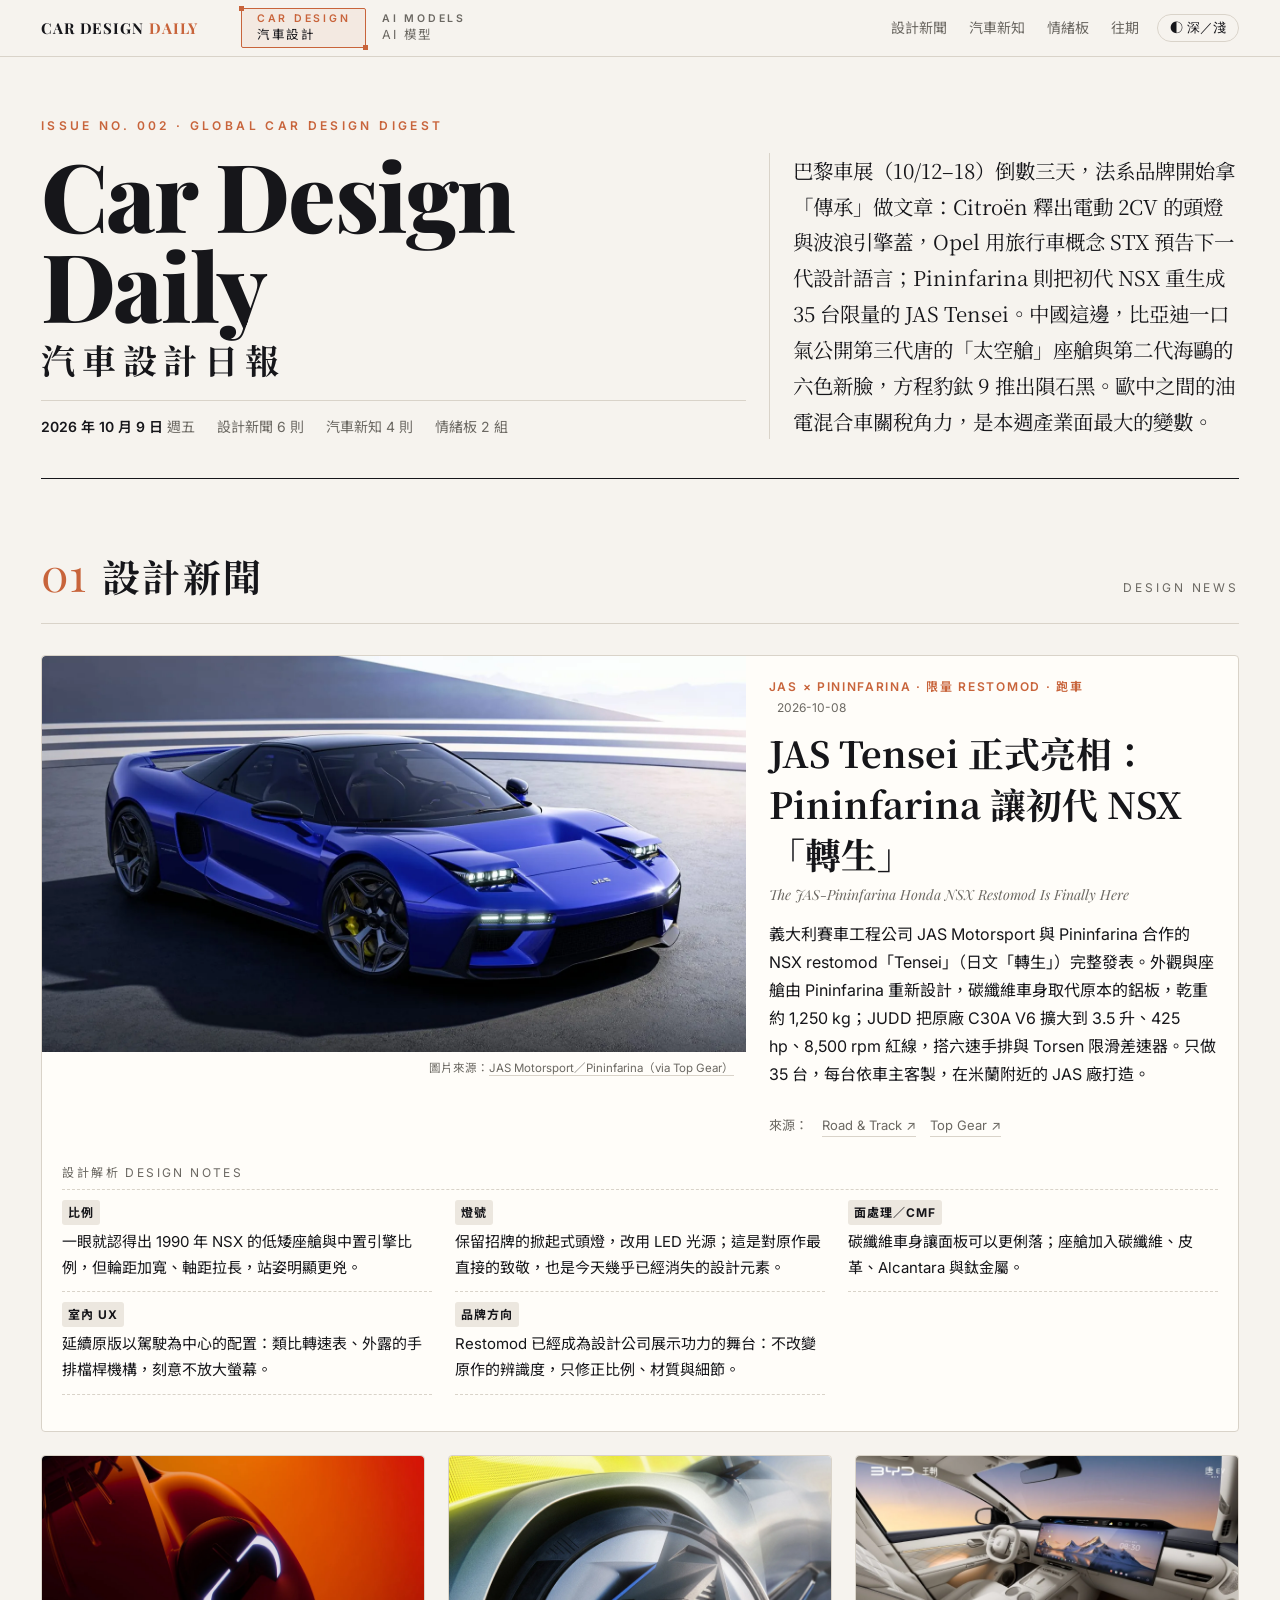
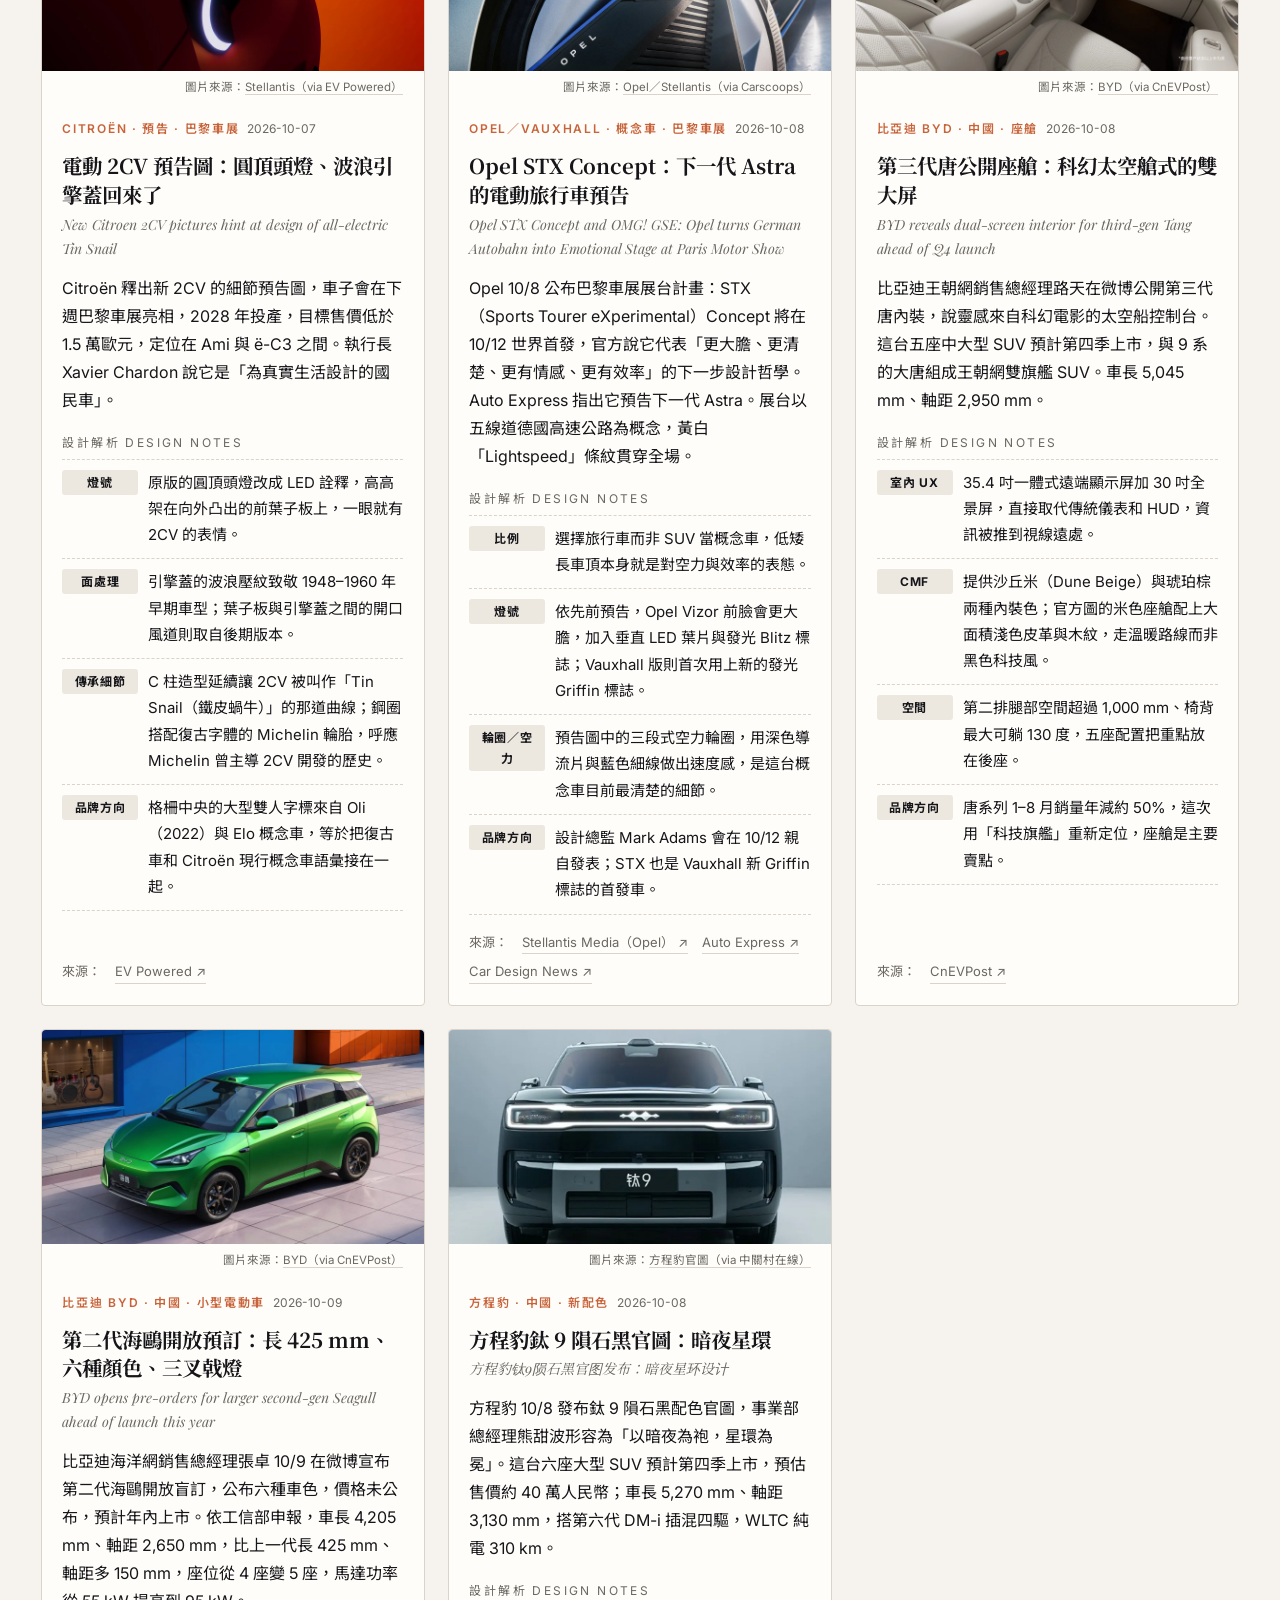
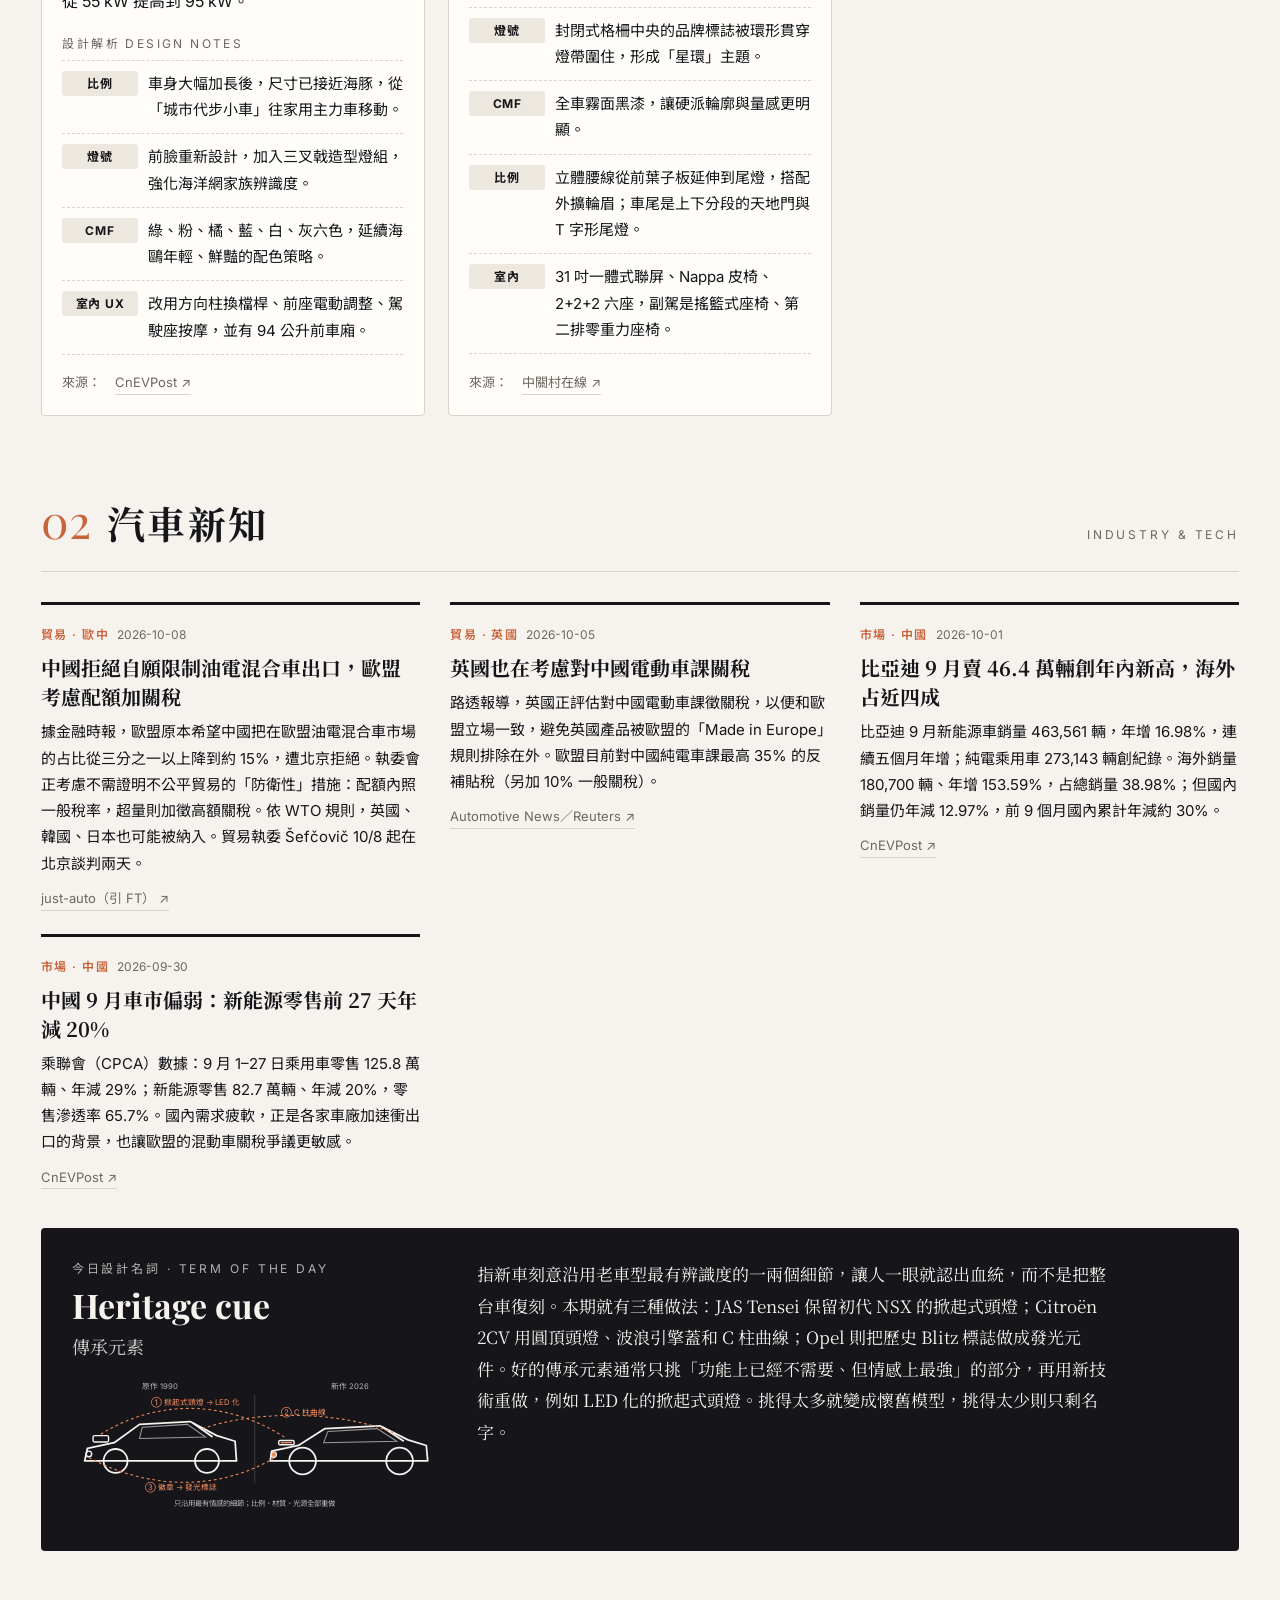
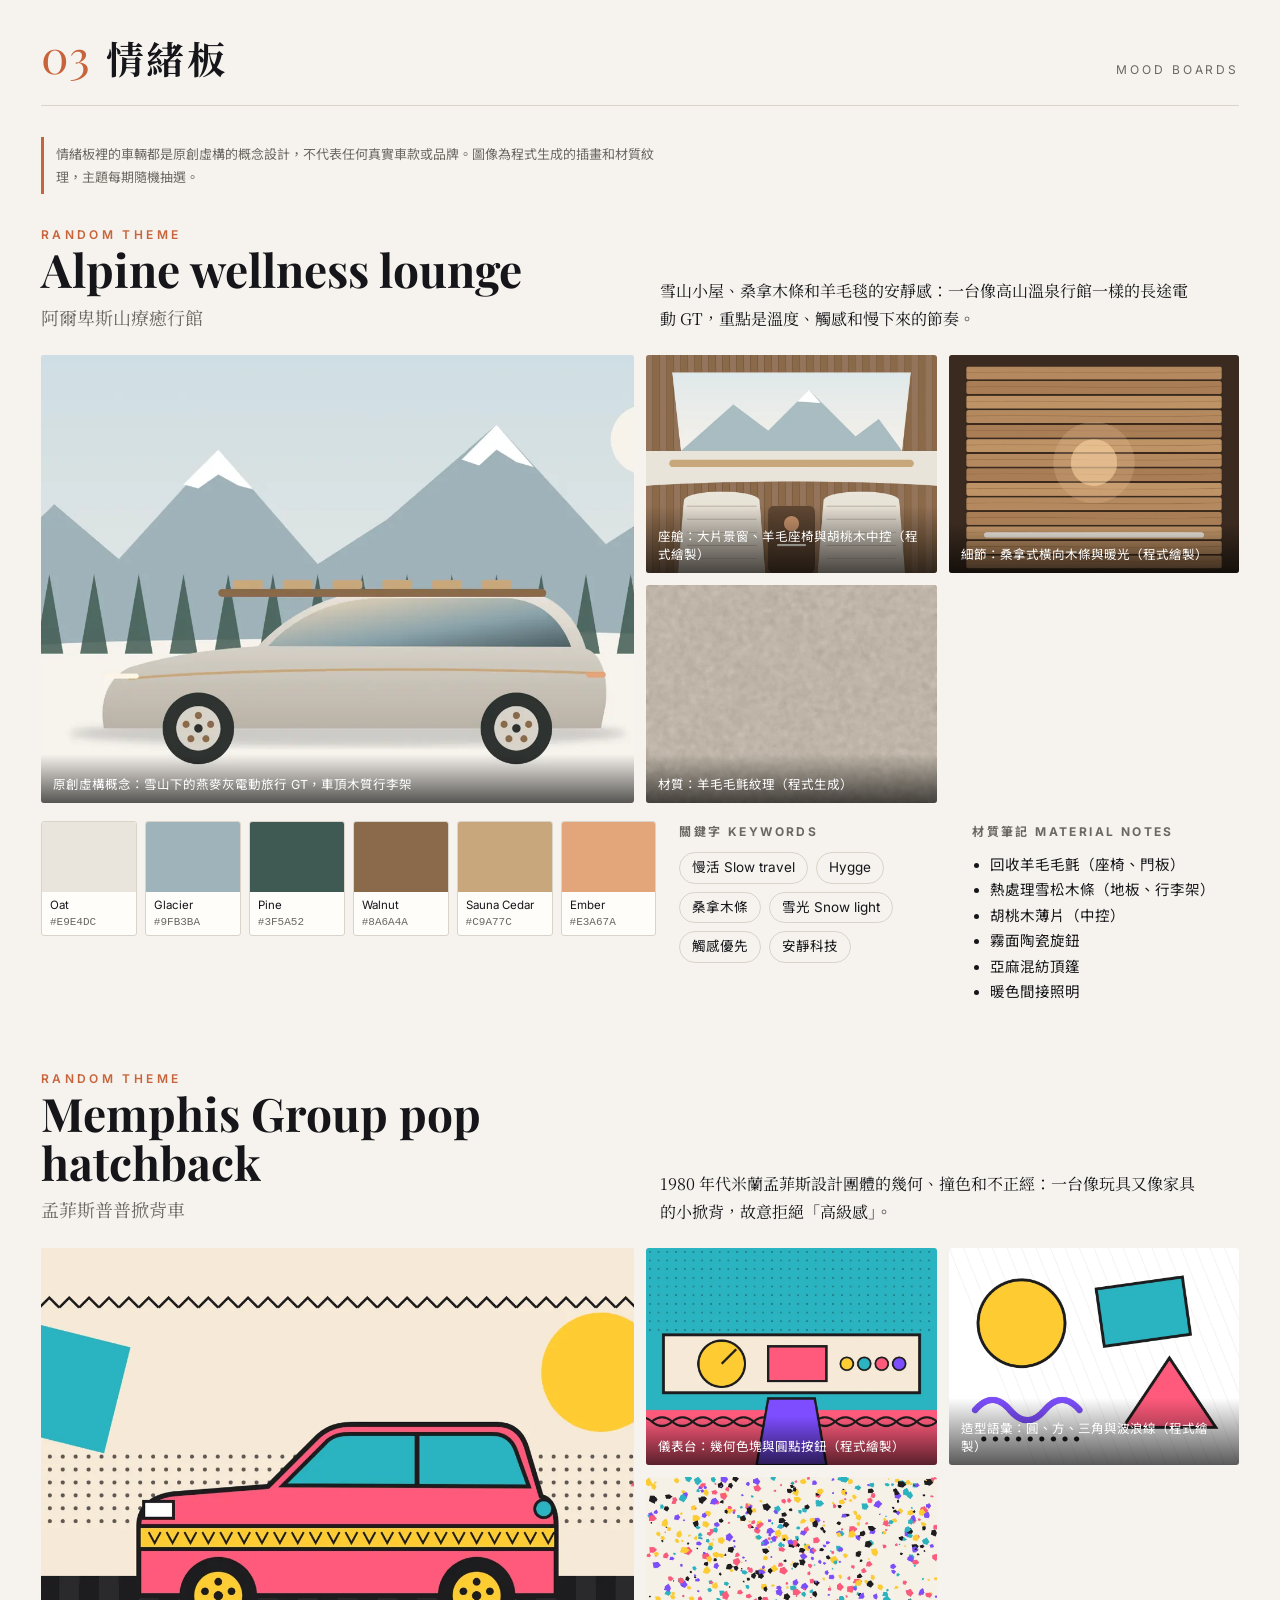
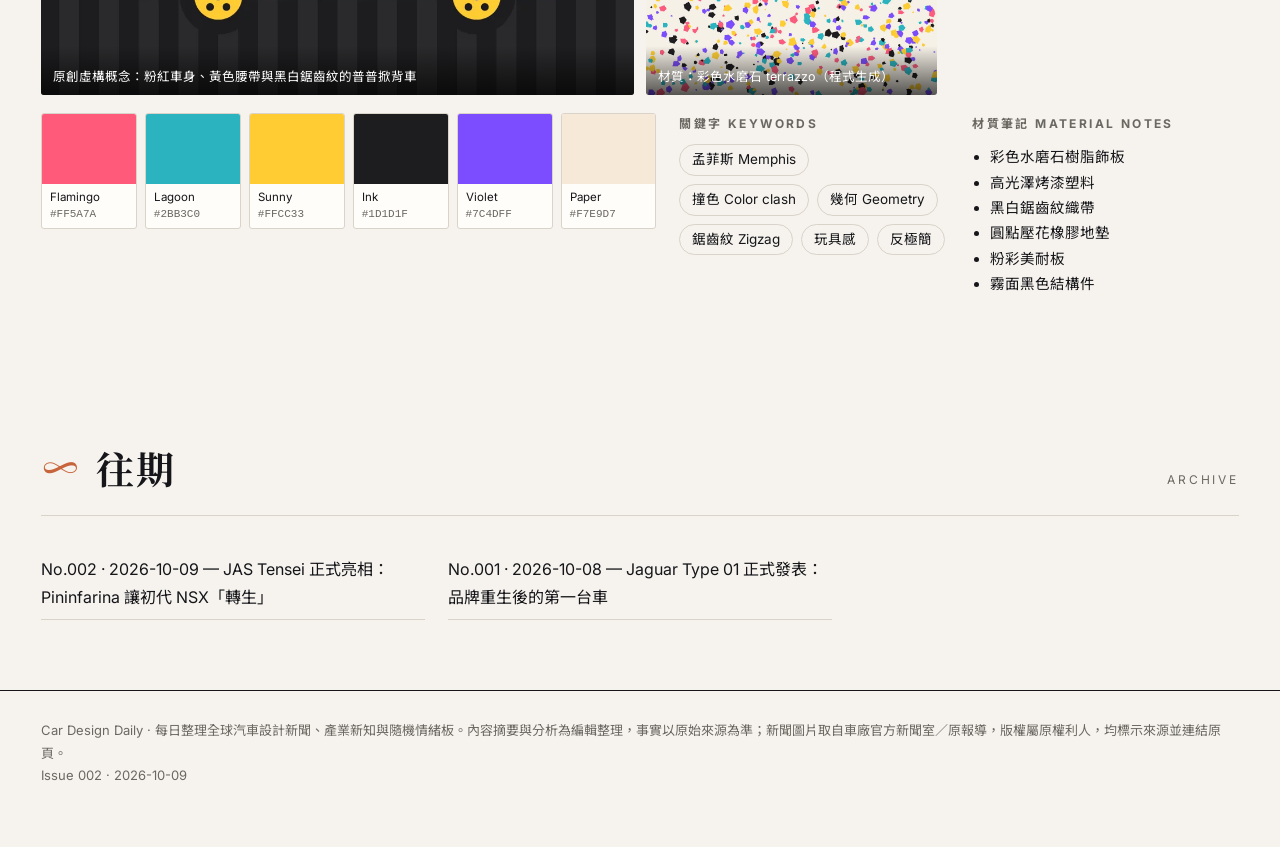
==== commit e0a5697f: "Per-issue term illustration (term.svg) + reuse check; Heritage cue diagram for 2026-10-09" ====
--- a/index.html
+++ b/index.html
@@ -29,12 +29,34 @@
 <article class="k"><span class="tag">貿易 · 英國</span><span class="date" style="font-size:12px;color:var(--muted);margin-left:8px">2026-10-05</span><h3>英國也在考慮對中國電動車課關稅</h3><p>路透報導，英國正評估對中國電動車課徵關稅，以便和歐盟立場一致，避免英國產品被歐盟的「Made in Europe」規則排除在外。歐盟目前對中國純電車課最高 35% 的反補貼稅（另加 10% 一般關稅）。</p><div class="src"><a href="https://www.autonews.com/retail/sales/ane-uk-china-import-tariffs-evs-1005/" target="_blank" rel="noopener">Automotive News／Reuters ↗</a></div></article>
 <article class="k"><span class="tag">市場 · 中國</span><span class="date" style="font-size:12px;color:var(--muted);margin-left:8px">2026-10-01</span><h3>比亞迪 9 月賣 46.4 萬輛創年內新高，海外占近四成</h3><p>比亞迪 9 月新能源車銷量 463,561 輛，年增 16.98%，連續五個月年增；純電乘用車 273,143 輛創紀錄。海外銷量 180,700 輛、年增 153.59%，占總銷量 38.98%；但國內銷量仍年減 12.97%，前 9 個月國內累計年減約 30%。</p><div class="src"><a href="https://cnevpost.com/2026/10/01/byd-sept-2026-sales/" target="_blank" rel="noopener">CnEVPost ↗</a></div></article>
 <article class="k"><span class="tag">市場 · 中國</span><span class="date" style="font-size:12px;color:var(--muted);margin-left:8px">2026-09-30</span><h3>中國 9 月車市偏弱：新能源零售前 27 天年減 20%</h3><p>乘聯會（CPCA）數據：9 月 1–27 日乘用車零售 125.8 萬輛、年減 29%；新能源零售 82.7 萬輛、年減 20%，零售滲透率 65.7%。國內需求疲軟，正是各家車廠加速衝出口的背景，也讓歐盟的混動車關稅爭議更敏感。</p><div class="src"><a href="https://cnevpost.com/2026/09/30/china-nev-retail-sales-first-27-days-sept/" target="_blank" rel="noopener">CnEVPost ↗</a></div></article>
-</div><div class="term"><div><div class="lab">今日設計名詞 · Term of the Day</div><h3>Heritage cue</h3><div class="zh">傳承元素</div><svg class="diagram" viewBox="0 0 520 150" width="100%" role="img" aria-label="dash-to-axle 示意圖">
-<path d="M30,112 C30,96 40,88 70,84 L170,76 L230,46 L380,44 C430,46 460,62 480,80 L492,112 Z" fill="none" stroke="currentColor" stroke-width="2.5"/>
-<circle cx="110" cy="114" r="20" fill="none" stroke="currentColor" stroke-width="2.5"/><circle cx="420" cy="114" r="20" fill="none" stroke="currentColor" stroke-width="2.5"/>
-<line x1="110" y1="20" x2="110" y2="140" stroke="#f08a5d" stroke-dasharray="4 4" stroke-width="1.5"/><line x1="200" y1="20" x2="200" y2="140" stroke="#f08a5d" stroke-dasharray="4 4" stroke-width="1.5"/>
-<line x1="110" y1="28" x2="200" y2="28" stroke="#f08a5d" stroke-width="2"/><text x="155" y="20" fill="#f08a5d" font-size="12" text-anchor="middle">dash-to-axle</text>
-<text x="200" y="146" fill="currentColor" font-size="11" text-anchor="middle" opacity=".7">A 柱底／儀表板</text><text x="110" y="146" fill="currentColor" font-size="11" text-anchor="middle" opacity=".7">前軸</text></svg></div><p>指新車刻意沿用老車型最有辨識度的一兩個細節，讓人一眼就認出血統，而不是把整台車復刻。本期就有三種做法：JAS Tensei 保留初代 NSX 的掀起式頭燈；Citroën 2CV 用圓頂頭燈、波浪引擎蓋和 C 柱曲線；Opel 則把歷史 Blitz 標誌做成發光元件。好的傳承元素通常只挑「功能上已經不需要、但情感上最強」的部分，再用新技術重做，例如 LED 化的掀起式頭燈。挑得太多就變成懷舊模型，挑得太少則只剩名字。</p></div></section>
+</div><div class="term"><div><div class="lab">今日設計名詞 · Term of the Day</div><h3>Heritage cue</h3><div class="zh">傳承元素</div><svg class="diagram" viewBox="0 0 520 190" width="100%" role="img" aria-label="Heritage cue 傳承元素示意圖：左為舊車、右為新車，以虛線連接沿用的掀起式頭燈、C 柱線條與徽章">
+<text x="125" y="16" fill="currentColor" font-size="11" text-anchor="middle" opacity=".7">原作 1990</text>
+<text x="395" y="16" fill="currentColor" font-size="11" text-anchor="middle" opacity=".7">新作 2026</text>
+<line x1="260" y1="24" x2="260" y2="150" stroke="currentColor" stroke-opacity=".25" stroke-width="1"/>
+<!-- old car: upright wedge, raised pop-up lamp -->
+<path d="M18,118 L22,100 L60,92 L96,66 L168,62 L206,82 L232,90 L234,118 Z" fill="none" stroke="currentColor" stroke-width="2.5" stroke-linejoin="round"/>
+<path d="M100,70 L164,66 L190,84 L96,86 Z" fill="none" stroke="currentColor" stroke-width="1.5" opacity=".6"/>
+<path d="M172,64 L200,84" stroke="currentColor" stroke-width="2.5"/>
+<rect x="30" y="82" width="22" height="9" rx="2" fill="none" stroke="currentColor" stroke-width="2"/>
+<circle cx="62" cy="118" r="17" fill="none" stroke="currentColor" stroke-width="2.5"/><circle cx="192" cy="118" r="17" fill="none" stroke="currentColor" stroke-width="2.5"/>
+<circle cx="24" cy="108" r="4" fill="none" stroke="currentColor" stroke-width="2"/>
+<!-- new car: lower, wider stance, LED pop-up -->
+<path d="M282,118 L284,104 L322,96 L360,72 L438,68 L478,88 L504,96 L506,118 Z" fill="none" stroke="currentColor" stroke-width="2.5" stroke-linejoin="round"/>
+<path d="M364,76 L434,72 L462,90 L358,92 Z" fill="none" stroke="currentColor" stroke-width="1.5" opacity=".6"/>
+<path d="M442,70 L472,90" stroke="currentColor" stroke-width="2.5"/>
+<rect x="294" y="89" width="22" height="6" rx="2" fill="none" stroke="currentColor" stroke-width="2"/>
+<line x1="297" y1="92" x2="313" y2="92" stroke="#f08a5d" stroke-width="2"/>
+<circle cx="328" cy="118" r="19" fill="none" stroke="currentColor" stroke-width="2.5"/><circle cx="466" cy="118" r="19" fill="none" stroke="currentColor" stroke-width="2.5"/>
+<circle cx="287" cy="109" r="4" fill="#f08a5d" stroke="currentColor" stroke-width="1.5"/>
+<!-- heritage links -->
+<path d="M41,80 C120,30 220,30 305,86" fill="none" stroke="#f08a5d" stroke-width="1.5" stroke-dasharray="4 4"/>
+<text x="175" y="38" fill="#f08a5d" font-size="11" text-anchor="middle">① 掀起式頭燈 → LED 化</text>
+<path d="M186,72 C260,46 380,46 457,78" fill="none" stroke="#f08a5d" stroke-width="1.5" stroke-dasharray="4 4"/>
+<text x="330" y="52" fill="#f08a5d" font-size="11" text-anchor="middle">② C 柱曲線</text>
+<path d="M24,113 C110,160 210,160 287,114" fill="none" stroke="#f08a5d" stroke-width="1.5" stroke-dasharray="4 4"/>
+<text x="155" y="160" fill="#f08a5d" font-size="11" text-anchor="middle">③ 徽章 → 發光標誌</text>
+<text x="260" y="182" fill="currentColor" font-size="10.5" text-anchor="middle" opacity=".7">只沿用最有情感的細節；比例、材質、光源全部重做</text>
+</svg></div><p>指新車刻意沿用老車型最有辨識度的一兩個細節，讓人一眼就認出血統，而不是把整台車復刻。本期就有三種做法：JAS Tensei 保留初代 NSX 的掀起式頭燈；Citroën 2CV 用圓頂頭燈、波浪引擎蓋和 C 柱曲線；Opel 則把歷史 Blitz 標誌做成發光元件。好的傳承元素通常只挑「功能上已經不需要、但情感上最強」的部分，再用新技術重做，例如 LED 化的掀起式頭燈。挑得太多就變成懷舊模型，挑得太少則只剩名字。</p></div></section>
 <section id="mood"><div class="sec-head"><span class="num">03</span><h2>情緒板</h2><span class="en">Mood Boards</span></div>
 <p class="note">情緒板裡的車輛都是原創虛構的概念設計，不代表任何真實車款或品牌。圖像為程式生成的插畫和材質紋理，主題每期隨機抽選。</p>
 <div class="board"><div class="board-head"><div><div class="kicker">Random Theme</div><h3>Alpine wellness lounge</h3><div class="zh">阿爾卑斯山療癒行館</div></div><p>雪山小屋、桑拿木條和羊毛毯的安靜感：一台像高山溫泉行館一樣的長途電動 GT，重點是溫度、觸感和慢下來的節奏。</p></div><div class="mgrid"><figure class="tile hero"><img src="./issues/2026-10-09/img/mb1-1.webp" alt="原創虛構概念：雪山下的燕麥灰電動旅行 GT，車頂木質行李架" loading="lazy" decoding="async"><figcaption>原創虛構概念：雪山下的燕麥灰電動旅行 GT，車頂木質行李架</figcaption></figure><figure class="tile"><img src="./issues/2026-10-09/img/mb1-2.webp" alt="座艙：大片景窗、羊毛座椅與胡桃木中控（程式繪製）" loading="lazy" decoding="async"><figcaption>座艙：大片景窗、羊毛座椅與胡桃木中控（程式繪製）</figcaption></figure><figure class="tile"><img src="./issues/2026-10-09/img/mb1-3.webp" alt="細節：桑拿式橫向木條與暖光（程式繪製）" loading="lazy" decoding="async"><figcaption>細節：桑拿式橫向木條與暖光（程式繪製）</figcaption></figure><figure class="tile"><img src="./issues/2026-10-09/img/mb1-4.webp" alt="材質：羊毛毛氈紋理（程式生成）" loading="lazy" decoding="async"><figcaption>材質：羊毛毛氈紋理（程式生成）</figcaption></figure></div><div class="bwrap"><div class="palette"><div class="sw"><i style="background:#E9E4DC"></i><span>Oat<br><code>#E9E4DC</code></span></div><div class="sw"><i style="background:#9FB3BA"></i><span>Glacier<br><code>#9FB3BA</code></span></div><div class="sw"><i style="background:#3F5A52"></i><span>Pine<br><code>#3F5A52</code></span></div><div class="sw"><i style="background:#8A6A4A"></i><span>Walnut<br><code>#8A6A4A</code></span></div><div class="sw"><i style="background:#C9A77C"></i><span>Sauna Cedar<br><code>#C9A77C</code></span></div><div class="sw"><i style="background:#E3A67A"></i><span>Ember<br><code>#E3A67A</code></span></div></div><div class="bmeta"><div><h4>關鍵字 Keywords</h4><div class="chips"><span>慢活 Slow travel</span><span>Hygge</span><span>桑拿木條</span><span>雪光 Snow light</span><span>觸感優先</span><span>安靜科技</span></div></div><div><h4>材質筆記 Material Notes</h4><ul><li>回收羊毛毛氈（座椅、門板）</li><li>熱處理雪松木條（地板、行李架）</li><li>胡桃木薄片（中控）</li><li>霧面陶瓷旋鈕</li><li>亞麻混紡頂篷</li><li>暖色間接照明</li></ul></div></div></div></div>
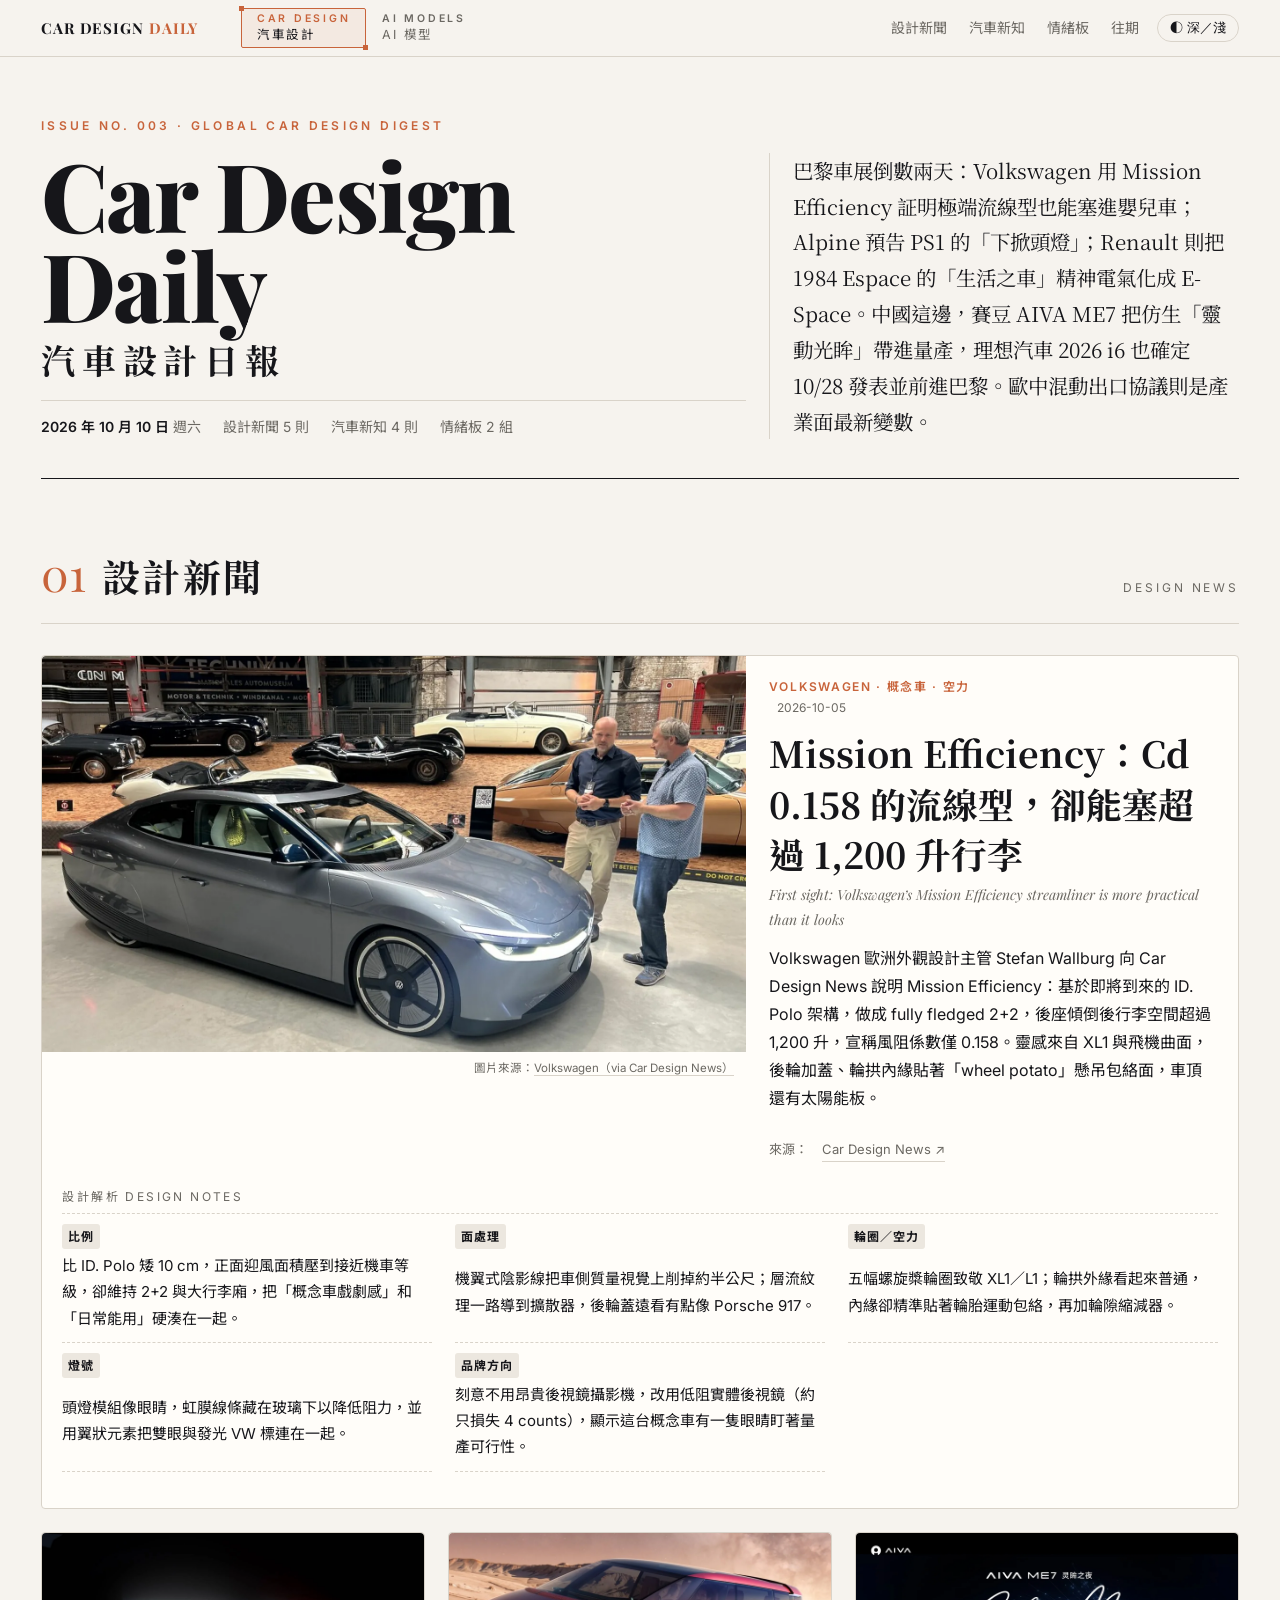
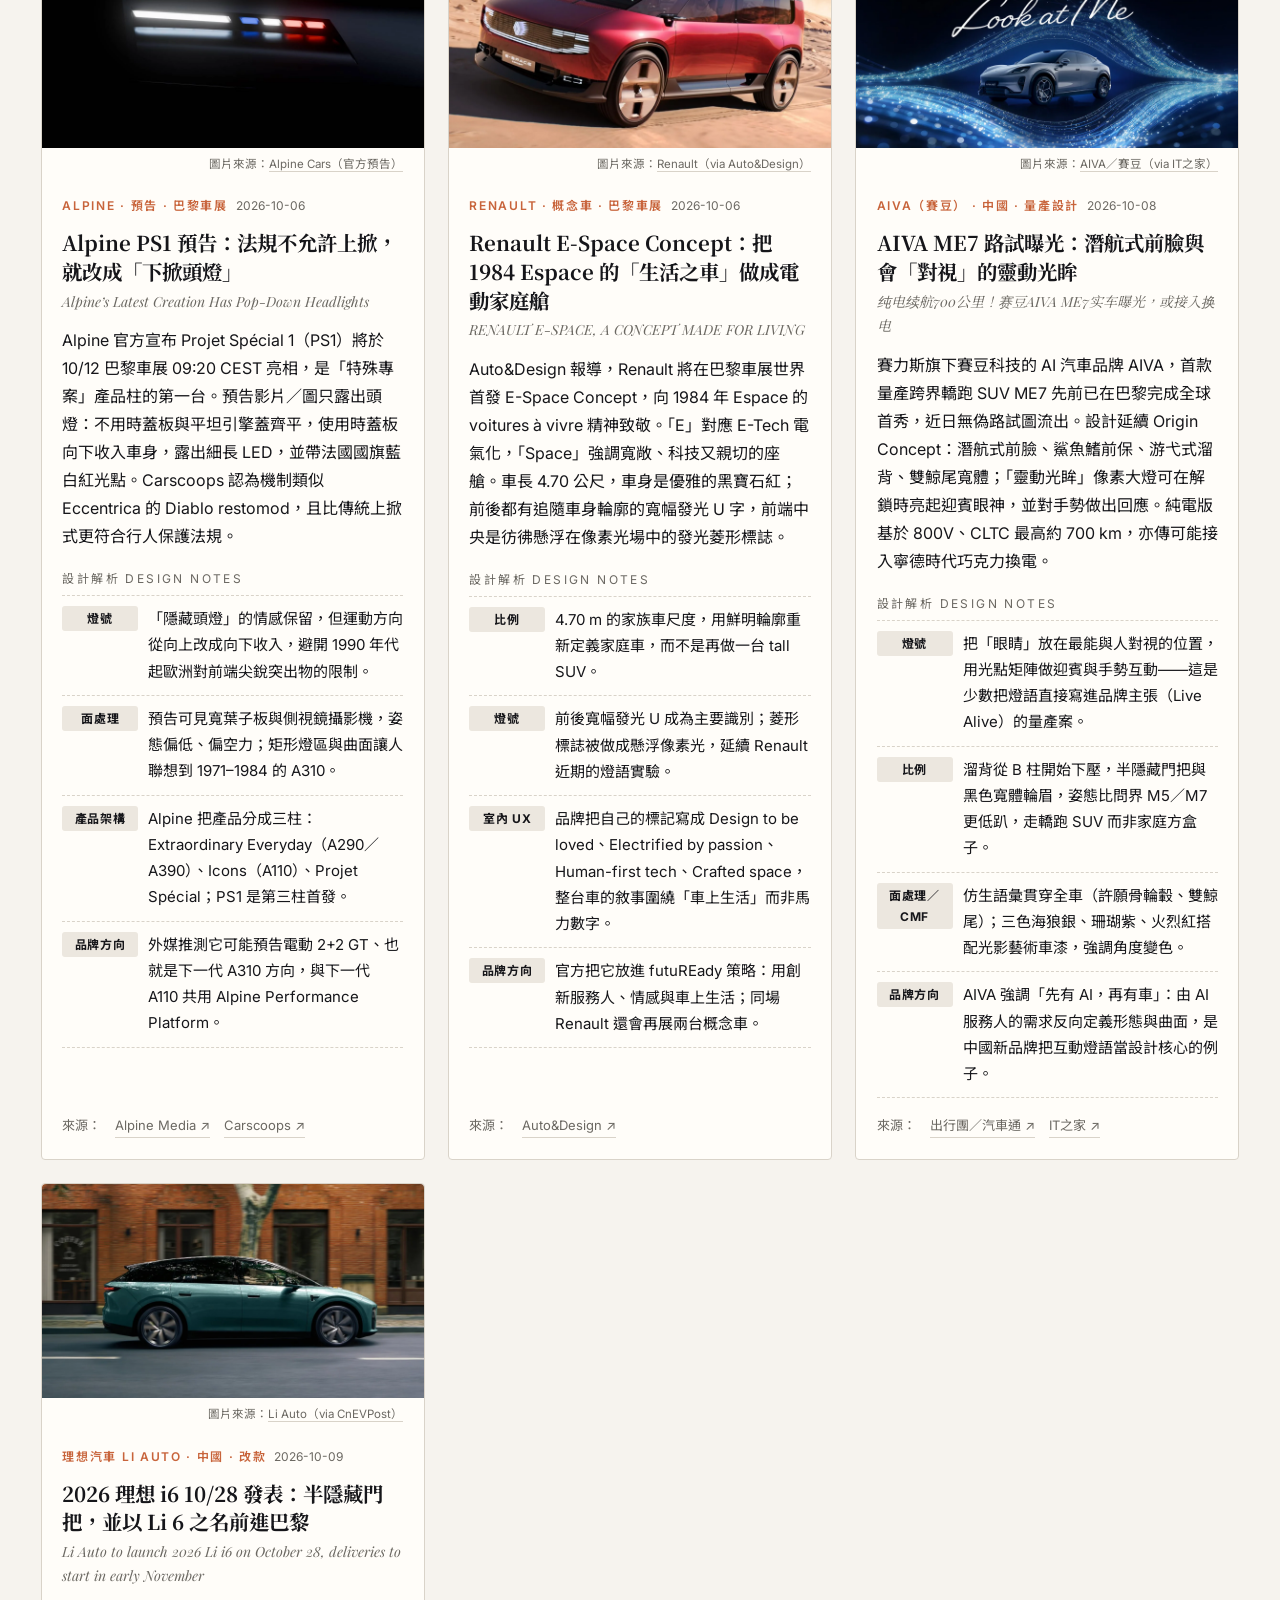
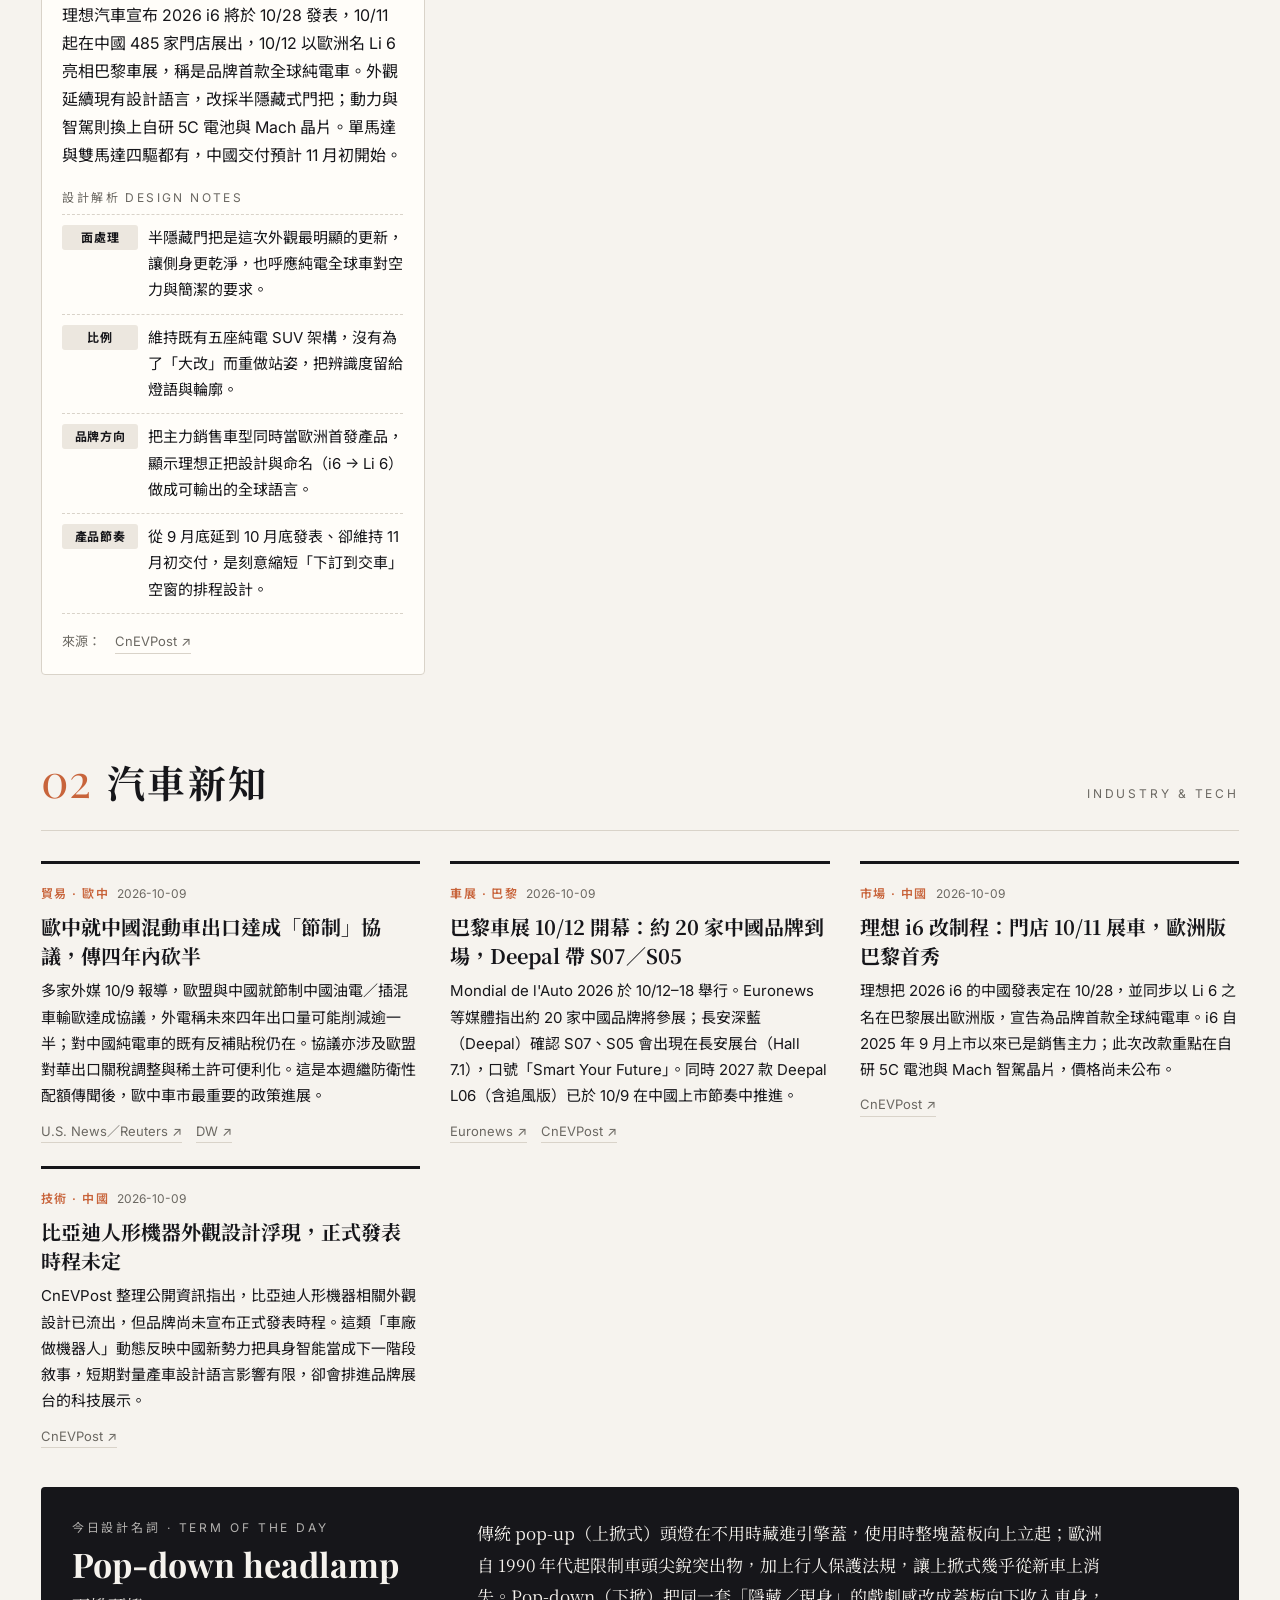
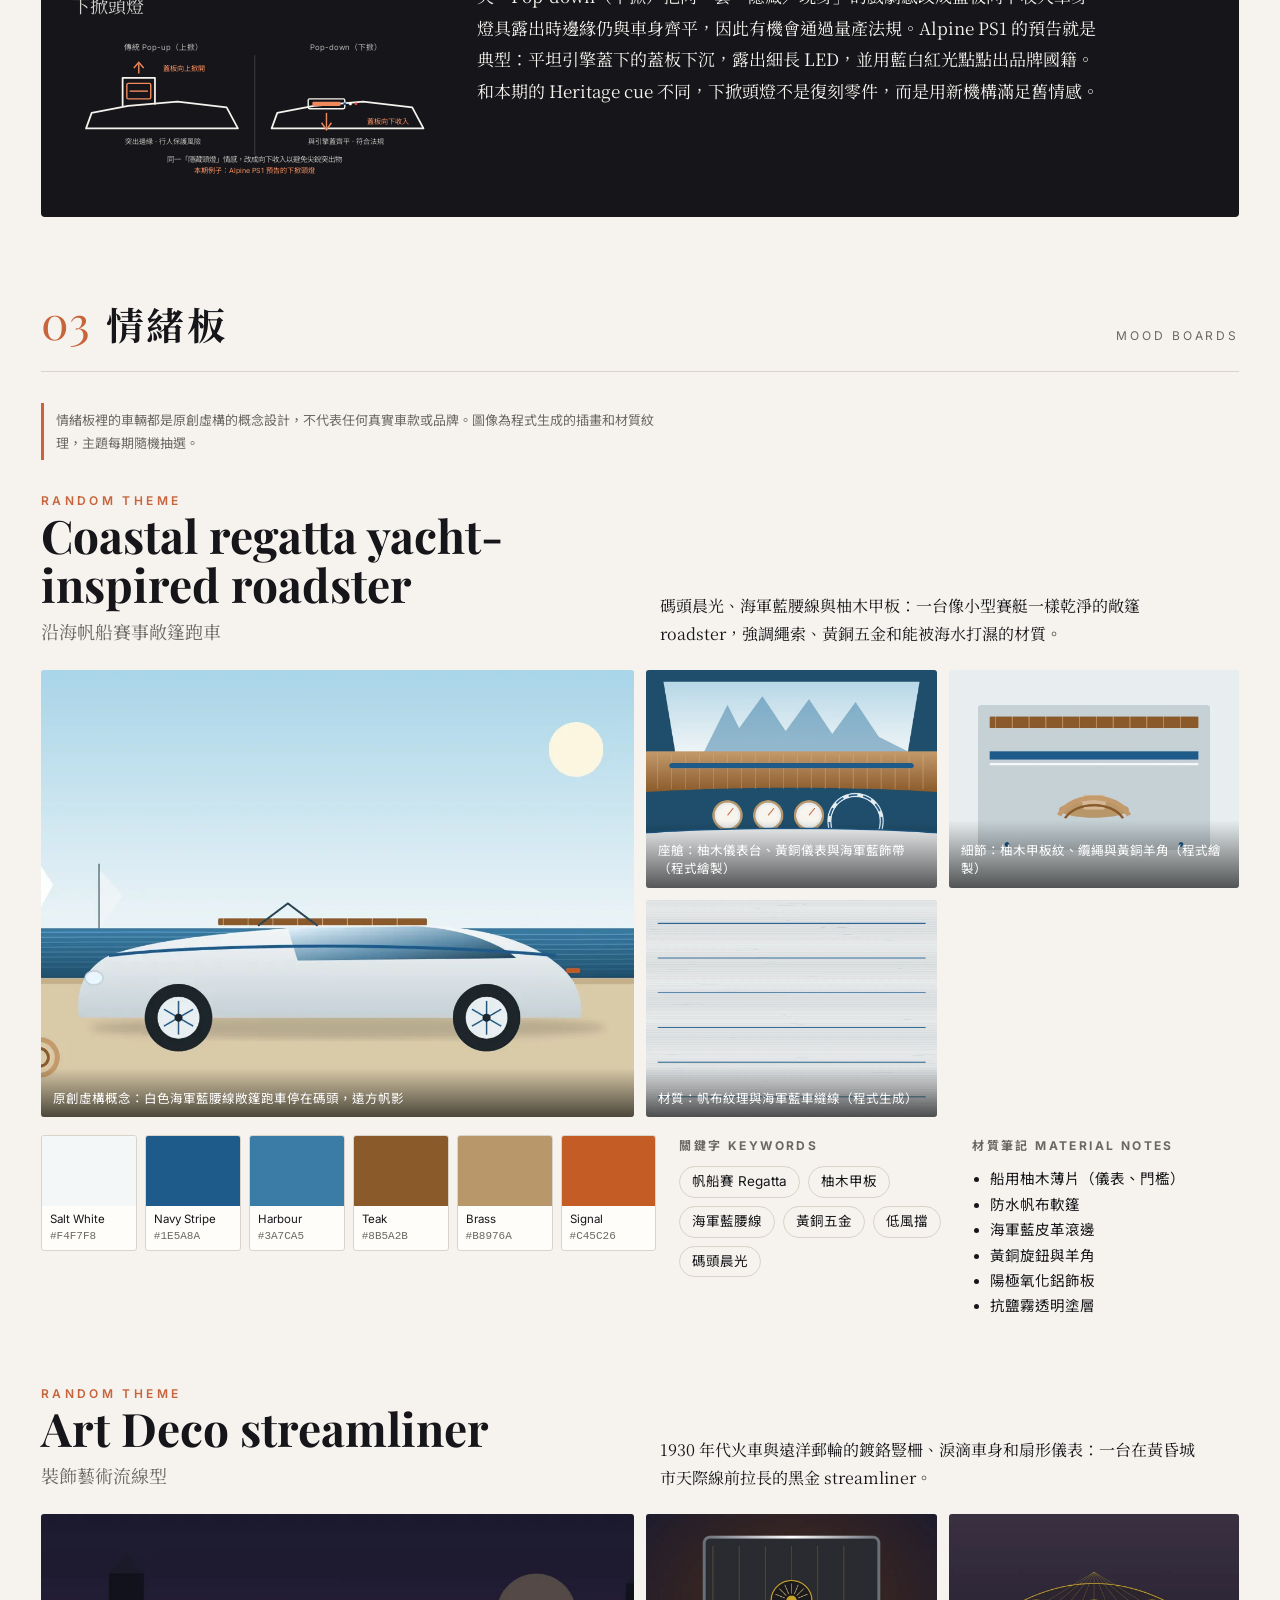
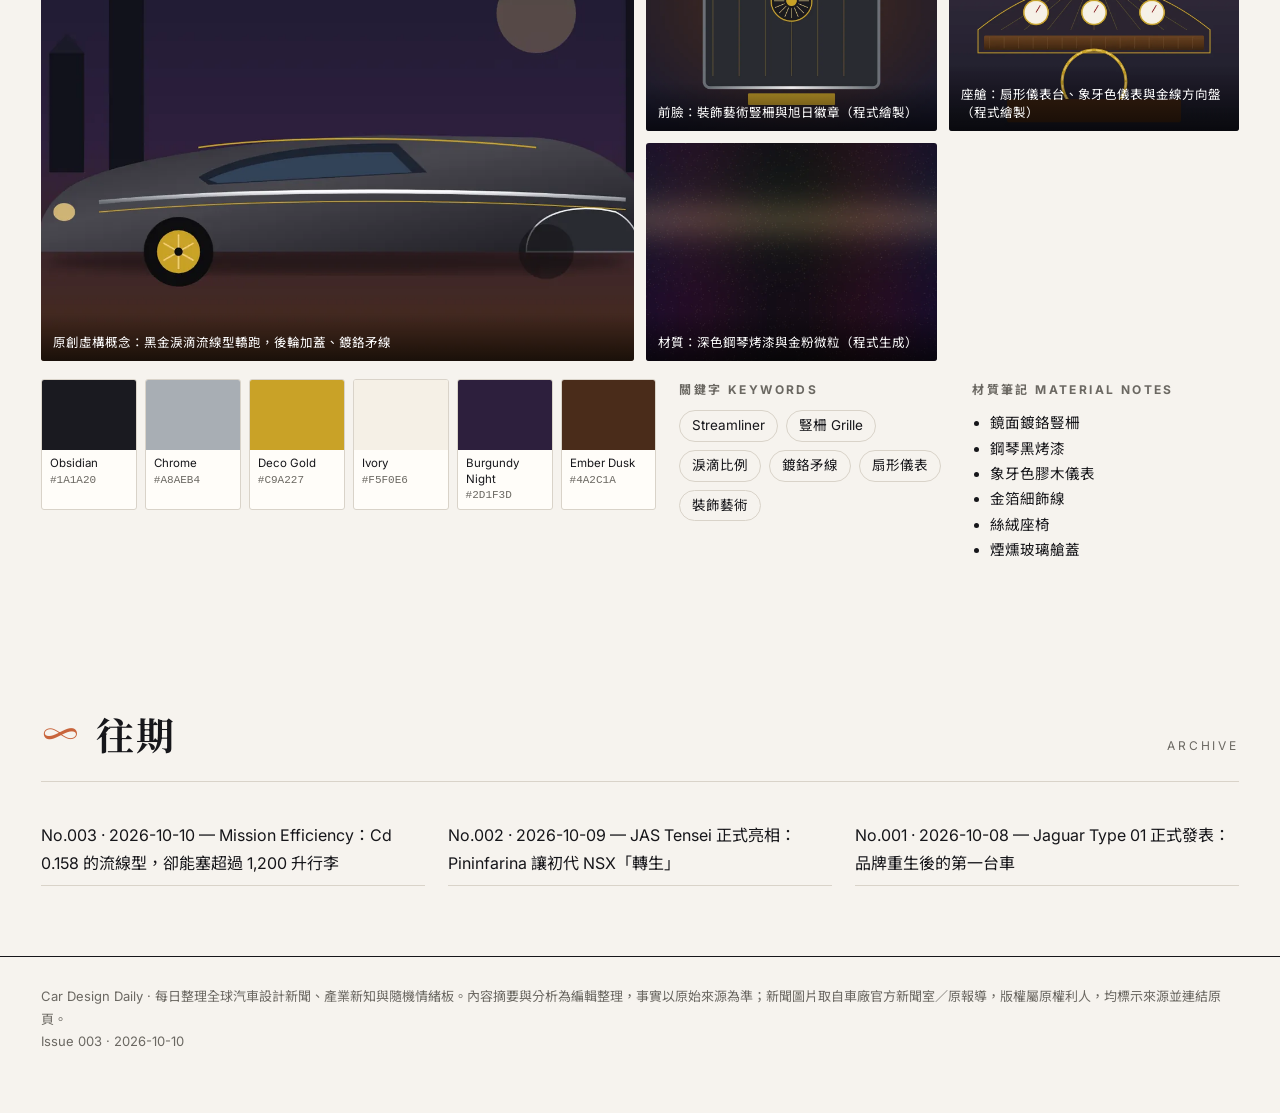
==== commit 329b2e49: "Issue 003 · 2026-10-10" ====
--- a/index.html
+++ b/index.html
@@ -1,9 +1,9 @@
 <!doctype html><html lang="zh-Hant-TW"><head><meta charset="utf-8">
 <meta name="viewport" content="width=device-width,initial-scale=1,viewport-fit=cover">
-<title>汽車設計日報 Car Design Daily · 2026.10.09</title><meta name="description" content="巴黎車展（10/12–18）倒數三天，法系品牌開始拿「傳承」做文章：Citroën 釋出電動 2CV 的頭燈與波浪引擎蓋，Opel 用旅行車概念 STX 預告下一代設計語言；Pininfarina 則把初代 NSX 重生成 35 台限量的 JAS Tensei。中國這邊，比亞迪一口氣公開第三代唐的「太空艙」座艙與第二代海鷗的六色新臉，方程豹鈦 9 推出隕石黑。歐中之間的油電混合車關稅角力，是本週產業面最大的變數。">
-<meta property="og:type" content="article"><meta property="og:title" content="汽車設計日報 Car Design Daily · 2026.10.09"><meta property="og:description" content="巴黎車展（10/12–18）倒數三天，法系品牌開始拿「傳承」做文章：Citroën 釋出電動 2CV 的頭燈與波浪引擎蓋，Opel 用旅行車概念 STX 預告下一代設計語言；Pininfarina 則把初代 NSX 重生成 35 台限量的 JAS Tensei。中國這邊，比亞迪一口氣公開第三代唐的「太空艙」座艙與第二代海鷗的六色新臉，方程豹鈦 9 推出隕石黑。歐中之間的油電混合車關稅角力，是本週產業面最大的變數。">
-<meta property="og:image" content="https://feeling00480-commits.github.io/car-design-daily/issues/2026-10-09/img/news-jas-tensei.webp"><meta name="twitter:card" content="summary_large_image">
-<link rel="canonical" href="https://feeling00480-commits.github.io/car-design-daily/issues/2026-10-09/">
+<title>汽車設計日報 Car Design Daily · 2026.10.10</title><meta name="description" content="巴黎車展倒數兩天：Volkswagen 用 Mission Efficiency 証明極端流線型也能塞進嬰兒車；Alpine 預告 PS1 的「下掀頭燈」；Renault 則把 1984 Espace 的「生活之車」精神電氣化成 E-Space。中國這邊，賽豆 AIVA ME7 把仿生「靈動光眸」帶進量產，理想汽車 2026 i6 也確定 10/28 發表並前進巴黎。歐中混動出口協議則是產業面最新變數。">
+<meta property="og:type" content="article"><meta property="og:title" content="汽車設計日報 Car Design Daily · 2026.10.10"><meta property="og:description" content="巴黎車展倒數兩天：Volkswagen 用 Mission Efficiency 証明極端流線型也能塞進嬰兒車；Alpine 預告 PS1 的「下掀頭燈」；Renault 則把 1984 Espace 的「生活之車」精神電氣化成 E-Space。中國這邊，賽豆 AIVA ME7 把仿生「靈動光眸」帶進量產，理想汽車 2026 i6 也確定 10/28 發表並前進巴黎。歐中混動出口協議則是產業面最新變數。">
+<meta property="og:image" content="https://feeling00480-commits.github.io/car-design-daily/issues/2026-10-10/img/news-vw-mission.webp"><meta name="twitter:card" content="summary_large_image">
+<link rel="canonical" href="https://feeling00480-commits.github.io/car-design-daily/issues/2026-10-10/">
 <meta name="theme-color" content="#111114">
 <link rel="preconnect" href="https://fonts.googleapis.com"><link rel="preconnect" href="https://fonts.gstatic.com" crossorigin>
 <link href="https://fonts.googleapis.com/css2?family=Inter:wght@400;600&family=Noto+Sans+TC:wght@400;600&family=Noto+Serif+TC:wght@600;700&family=Playfair+Display:ital,wght@0,700;0,800;1,400&display=swap" rel="stylesheet">
@@ -12,58 +12,61 @@
 </head><body class="mode-car">
 <header class="topbar"><div class="wrap"><a class="brand" href="./">CAR DESIGN <span>DAILY</span></a><nav class="modes" data-mode="car" data-pos="car" aria-label="切換日報"><i class="mind" aria-hidden="true"></i><a href="./" data-mode="car" aria-current="page" class="on"><b>Car Design</b><span>汽車設計</span></a><a href="./ai/" data-mode="ai"><b>AI Models</b><span>AI 模型</span></a></nav><nav class="nav"><a href="#design">設計新聞</a><a href="#knowledge">汽車新知</a><a href="#mood">情緒板</a><a href="./archive/">往期</a></nav><button class="toggle" id="tg" aria-label="切換深淺色">◐<span class="tl"> 深／淺</span></button></div></header>
 <main class="wrap">
-<div class="mast"><div class="kicker">Issue No. 002 · Global Car Design Digest</div>
+<div class="mast"><div class="kicker">Issue No. 003 · Global Car Design Digest</div>
 <h1>Car Design Daily<span class="zh">汽車設計日報</span></h1>
-<div class="meta"><span><b>2026 年 10 月 9 日</b> 週五</span><span>設計新聞 6 則</span><span>汽車新知 4 則</span><span>情緒板 2 組</span></div>
-<p class="lede">巴黎車展（10/12–18）倒數三天，法系品牌開始拿「傳承」做文章：Citroën 釋出電動 2CV 的頭燈與波浪引擎蓋，Opel 用旅行車概念 STX 預告下一代設計語言；Pininfarina 則把初代 NSX 重生成 35 台限量的 JAS Tensei。中國這邊，比亞迪一口氣公開第三代唐的「太空艙」座艙與第二代海鷗的六色新臉，方程豹鈦 9 推出隕石黑。歐中之間的油電混合車關稅角力，是本週產業面最大的變數。</p></div>
+<div class="meta"><span><b>2026 年 10 月 10 日</b> 週六</span><span>設計新聞 5 則</span><span>汽車新知 4 則</span><span>情緒板 2 組</span></div>
+<p class="lede">巴黎車展倒數兩天：Volkswagen 用 Mission Efficiency 証明極端流線型也能塞進嬰兒車；Alpine 預告 PS1 的「下掀頭燈」；Renault 則把 1984 Espace 的「生活之車」精神電氣化成 E-Space。中國這邊，賽豆 AIVA ME7 把仿生「靈動光眸」帶進量產，理想汽車 2026 i6 也確定 10/28 發表並前進巴黎。歐中混動出口協議則是產業面最新變數。</p></div>
 <section id="design"><div class="sec-head"><span class="num">01</span><h2>設計新聞</h2><span class="en">Design News</span></div><div class="news">
-<article class="story feature" id="jas-tensei"><figure class="news-img"><div class="ratio"><img src="./issues/2026-10-09/img/news-jas-tensei.webp" alt="藍色 JAS Tensei 前側 34 視角，LED 掀起式頭燈" loading="eager" decoding="async" width="1600" height="900"></div><figcaption>圖片來源：<a href="https://www.topgear.com/car-news/retro/honda-nsx-has-returned-meet-finished-v6-engined-jas-tensei" target="_blank" rel="noopener">JAS Motorsport／Pininfarina（via Top Gear）</a></figcaption></figure><div class="shead"><span class="tag">JAS × Pininfarina · 限量 Restomod · 跑車</span><span class="date">2026-10-08</span><h3>JAS Tensei 正式亮相：Pininfarina 讓初代 NSX「轉生」</h3><p class="orig">The JAS-Pininfarina Honda NSX Restomod Is Finally Here</p><p class="sum">義大利賽車工程公司 JAS Motorsport 與 Pininfarina 合作的 NSX restomod「Tensei」（日文「轉生」）完整發表。外觀與座艙由 Pininfarina 重新設計，碳纖維車身取代原本的鋁板，乾重約 1,250 kg；JUDD 把原廠 C30A V6 擴大到 3.5 升、425 hp、8,500 rpm 紅線，搭六速手排與 Torsen 限滑差速器。只做 35 台，每台依車主客製，在米蘭附近的 JAS 廠打造。</p><div class="src">來源：<a href="https://www.roadandtrack.com/news/a74082703/pininfarina-designed-honda-acura-nsx-restomod/" target="_blank" rel="noopener">Road &amp; Track ↗</a><a href="https://www.topgear.com/car-news/retro/honda-nsx-has-returned-meet-finished-v6-engined-jas-tensei" target="_blank" rel="noopener">Top Gear ↗</a></div></div><div class="fan"><p class="alabel">設計解析 Design Notes</p><ul class="analysis"><li><b>比例</b><span>一眼就認得出 1990 年 NSX 的低矮座艙與中置引擎比例，但輪距加寬、軸距拉長，站姿明顯更兇。</span></li><li><b>燈號</b><span>保留招牌的掀起式頭燈，改用 LED 光源；這是對原作最直接的致敬，也是今天幾乎已經消失的設計元素。</span></li><li><b>面處理／CMF</b><span>碳纖維車身讓面板可以更俐落；座艙加入碳纖維、皮革、Alcantara 與鈦金屬。</span></li><li><b>室內 UX</b><span>延續原版以駕駛為中心的配置：類比轉速表、外露的手排檔桿機構，刻意不放大螢幕。</span></li><li><b>品牌方向</b><span>Restomod 已經成為設計公司展示功力的舞台：不改變原作的辨識度，只修正比例、材質與細節。</span></li></ul></div></article>
-<article class="story" id="citroen-2cv"><figure class="news-img"><div class="ratio"><img src="./issues/2026-10-09/img/news-citroen-2cv.webp" alt="新 Citroën 2CV 預告圖：橘紅色車身上的 LED 圓頂頭燈特寫" loading="lazy" decoding="async" width="1600" height="900"></div><figcaption>圖片來源：<a href="https://evpowered.co.uk/news/new-citroen-2cv-pictures-hint-at-design-of-all-electric-tin-snail-ahead-of-paris-motor-show-2026-debut/" target="_blank" rel="noopener">Stellantis（via EV Powered）</a></figcaption></figure><div class="shead"><span class="tag">Citroën · 預告 · 巴黎車展</span><span class="date">2026-10-07</span><h3>電動 2CV 預告圖：圓頂頭燈、波浪引擎蓋回來了</h3><p class="orig">New Citroen 2CV pictures hint at design of all-electric Tin Snail</p><p class="sum">Citroën 釋出新 2CV 的細節預告圖，車子會在下週巴黎車展亮相，2028 年投產，目標售價低於 1.5 萬歐元，定位在 Ami 與 ë-C3 之間。執行長 Xavier Chardon 說它是「為真實生活設計的國民車」。</p></div><p class="alabel">設計解析 Design Notes</p><ul class="analysis"><li><b>燈號</b><span>原版的圓頂頭燈改成 LED 詮釋，高高架在向外凸出的前葉子板上，一眼就有 2CV 的表情。</span></li><li><b>面處理</b><span>引擎蓋的波浪壓紋致敬 1948–1960 年早期車型；葉子板與引擎蓋之間的開口風道則取自後期版本。</span></li><li><b>傳承細節</b><span>C 柱造型延續讓 2CV 被叫作「Tin Snail（鐵皮蝸牛）」的那道曲線；鋼圈搭配復古字體的 Michelin 輪胎，呼應 Michelin 曾主導 2CV 開發的歷史。</span></li><li><b>品牌方向</b><span>格柵中央的大型雙人字標來自 Oli（2022）與 Elo 概念車，等於把復古車和 Citroën 現行概念車語彙接在一起。</span></li></ul><div class="src">來源：<a href="https://evpowered.co.uk/news/new-citroen-2cv-pictures-hint-at-design-of-all-electric-tin-snail-ahead-of-paris-motor-show-2026-debut/" target="_blank" rel="noopener">EV Powered ↗</a></div></article>
-<article class="story" id="opel-stx"><figure class="news-img"><div class="ratio"><img src="./issues/2026-10-09/img/news-opel-stx.webp" alt="Opel STX Concept 預告圖：空力輪圈與輪拱特寫" loading="lazy" decoding="async" width="1600" height="900"></div><figcaption>圖片來源：<a href="https://www.carscoops.com/2026/09/stellantis-new-concept-proves-wagons-arent-dead-theyre-just-getting-sexier/" target="_blank" rel="noopener">Opel／Stellantis（via Carscoops）</a></figcaption></figure><div class="shead"><span class="tag">Opel／Vauxhall · 概念車 · 巴黎車展</span><span class="date">2026-10-08</span><h3>Opel STX Concept：下一代 Astra 的電動旅行車預告</h3><p class="orig">Opel STX Concept and OMG! GSE: Opel turns German Autobahn into Emotional Stage at Paris Motor Show</p><p class="sum">Opel 10/8 公布巴黎車展展台計畫：STX（Sports Tourer eXperimental）Concept 將在 10/12 世界首發，官方說它代表「更大膽、更清楚、更有情感、更有效率」的下一步設計哲學。Auto Express 指出它預告下一代 Astra。展台以五線道德國高速公路為概念，黃白「Lightspeed」條紋貫穿全場。</p></div><p class="alabel">設計解析 Design Notes</p><ul class="analysis"><li><b>比例</b><span>選擇旅行車而非 SUV 當概念車，低矮長車頂本身就是對空力與效率的表態。</span></li><li><b>燈號</b><span>依先前預告，Opel Vizor 前臉會更大膽，加入垂直 LED 葉片與發光 Blitz 標誌；Vauxhall 版則首次用上新的發光 Griffin 標誌。</span></li><li><b>輪圈／空力</b><span>預告圖中的三段式空力輪圈，用深色導流片與藍色細線做出速度感，是這台概念車目前最清楚的細節。</span></li><li><b>品牌方向</b><span>設計總監 Mark Adams 會在 10/12 親自發表；STX 也是 Vauxhall 新 Griffin 標誌的首發車。</span></li></ul><div class="src">來源：<a href="https://www.media.stellantis.com/em-en/opel/press/opel-stx-concept-and-omg-gse-opel-turns-german-autobahn-into-emotional-stage-at-paris-motor-show" target="_blank" rel="noopener">Stellantis Media（Opel） ↗</a><a href="https://www.autoexpress.co.uk/vauxhall/370496/new-vauxhall-stx-concept-futuristic-estate-car-preview-next-astra" target="_blank" rel="noopener">Auto Express ↗</a><a href="https://www.cardesignnews.com/cars/design-round-up-hyundai-tucson-new-vauxhall-emblem-six-mercedes-benz-concepts-at-paris/2746260" target="_blank" rel="noopener">Car Design News ↗</a></div></article>
-<article class="story" id="byd-tang"><figure class="news-img"><div class="ratio"><img src="./issues/2026-10-09/img/news-byd-tang.webp" alt="第三代比亞迪唐沙丘米色座艙：橫跨儀表台的大型螢幕" loading="lazy" decoding="async" width="1600" height="900"></div><figcaption>圖片來源：<a href="https://cnevpost.com/2026/10/08/byd-reveals-interior-third-gen-tang/" target="_blank" rel="noopener">BYD（via CnEVPost）</a></figcaption></figure><div class="shead"><span class="tag">比亞迪 BYD · 中國 · 座艙</span><span class="date">2026-10-08</span><h3>第三代唐公開座艙：科幻太空艙式的雙大屏</h3><p class="orig">BYD reveals dual-screen interior for third-gen Tang ahead of Q4 launch</p><p class="sum">比亞迪王朝網銷售總經理路天在微博公開第三代唐內裝，說靈感來自科幻電影的太空船控制台。這台五座中大型 SUV 預計第四季上市，與 9 系的大唐組成王朝網雙旗艦 SUV。車長 5,045 mm、軸距 2,950 mm。</p></div><p class="alabel">設計解析 Design Notes</p><ul class="analysis"><li><b>室內 UX</b><span>35.4 吋一體式遠端顯示屏加 30 吋全景屏，直接取代傳統儀表和 HUD，資訊被推到視線遠處。</span></li><li><b>CMF</b><span>提供沙丘米（Dune Beige）與琥珀棕兩種內裝色；官方圖的米色座艙配上大面積淺色皮革與木紋，走溫暖路線而非黑色科技風。</span></li><li><b>空間</b><span>第二排腿部空間超過 1,000 mm、椅背最大可躺 130 度，五座配置把重點放在後座。</span></li><li><b>品牌方向</b><span>唐系列 1–8 月銷量年減約 50%，這次用「科技旗艦」重新定位，座艙是主要賣點。</span></li></ul><div class="src">來源：<a href="https://cnevpost.com/2026/10/08/byd-reveals-interior-third-gen-tang/" target="_blank" rel="noopener">CnEVPost ↗</a></div></article>
-<article class="story" id="byd-seagull"><figure class="news-img"><div class="ratio"><img src="./issues/2026-10-09/img/news-byd-seagull.webp" alt="綠色第二代比亞迪海鷗停在藍色建築前" loading="lazy" decoding="async" width="1600" height="900"></div><figcaption>圖片來源：<a href="https://cnevpost.com/2026/10/09/byd-opens-pre-orders-second-gen-seagull/" target="_blank" rel="noopener">BYD（via CnEVPost）</a></figcaption></figure><div class="shead"><span class="tag">比亞迪 BYD · 中國 · 小型電動車</span><span class="date">2026-10-09</span><h3>第二代海鷗開放預訂：長 425 mm、六種顏色、三叉戟燈</h3><p class="orig">BYD opens pre-orders for larger second-gen Seagull ahead of launch this year</p><p class="sum">比亞迪海洋網銷售總經理張卓 10/9 在微博宣布第二代海鷗開放盲訂，公布六種車色，價格未公布，預計年內上市。依工信部申報，車長 4,205 mm、軸距 2,650 mm，比上一代長 425 mm、軸距多 150 mm，座位從 4 座變 5 座，馬達功率從 55 kW 提高到 95 kW。</p></div><p class="alabel">設計解析 Design Notes</p><ul class="analysis"><li><b>比例</b><span>車身大幅加長後，尺寸已接近海豚，從「城市代步小車」往家用主力車移動。</span></li><li><b>燈號</b><span>前臉重新設計，加入三叉戟造型燈組，強化海洋網家族辨識度。</span></li><li><b>CMF</b><span>綠、粉、橘、藍、白、灰六色，延續海鷗年輕、鮮豔的配色策略。</span></li><li><b>室內 UX</b><span>改用方向柱換檔桿、前座電動調整、駕駛座按摩，並有 94 公升前車廂。</span></li></ul><div class="src">來源：<a href="https://cnevpost.com/2026/10/09/byd-opens-pre-orders-second-gen-seagull/" target="_blank" rel="noopener">CnEVPost ↗</a></div></article>
-<article class="story" id="fcb-tai9"><figure class="news-img"><div class="ratio"><img src="./issues/2026-10-09/img/news-fcb-tai9.webp" alt="方程豹鈦 9 隕石黑正面官圖，環形燈帶圍繞中央標誌" loading="lazy" decoding="async" width="1600" height="900"></div><figcaption>圖片來源：<a href="https://auto.zol.com.cn/1257/12573841.html" target="_blank" rel="noopener">方程豹官圖（via 中關村在線）</a></figcaption></figure><div class="shead"><span class="tag">方程豹 · 中國 · 新配色</span><span class="date">2026-10-08</span><h3>方程豹鈦 9 隕石黑官圖：暗夜星環</h3><p class="orig">方程豹钛9陨石黑官图发布：暗夜星环设计</p><p class="sum">方程豹 10/8 發布鈦 9 隕石黑配色官圖，事業部總經理熊甜波形容為「以暗夜為袍，星環為冕」。這台六座大型 SUV 預計第四季上市，預估售價約 40 萬人民幣；車長 5,270 mm、軸距 3,130 mm，搭第六代 DM-i 插混四驅，WLTC 純電 310 km。</p></div><p class="alabel">設計解析 Design Notes</p><ul class="analysis"><li><b>燈號</b><span>封閉式格柵中央的品牌標誌被環形貫穿燈帶圍住，形成「星環」主題。</span></li><li><b>CMF</b><span>全車霧面黑漆，讓硬派輪廓與量感更明顯。</span></li><li><b>比例</b><span>立體腰線從前葉子板延伸到尾燈，搭配外擴輪眉；車尾是上下分段的天地門與 T 字形尾燈。</span></li><li><b>室內</b><span>31 吋一體式聯屏、Nappa 皮椅、2+2+2 六座，副駕是搖籃式座椅、第二排零重力座椅。</span></li></ul><div class="src">來源：<a href="https://auto.zol.com.cn/1257/12573841.html" target="_blank" rel="noopener">中關村在線 ↗</a></div></article>
+<article class="story feature" id="vw-mission"><figure class="news-img"><div class="ratio"><img src="./issues/2026-10-10/img/news-vw-mission.webp" alt="金屬灰 Mission Efficiency 流線型概念車，後輪加蓋，停在經典車展場" loading="eager" decoding="async" width="1600" height="900"></div><figcaption>圖片來源：<a href="https://www.cardesignnews.com/cars/first-sight-volkswagens-mission-efficiency-streamliner-is-more-practical-than-it-looks/2746766" target="_blank" rel="noopener">Volkswagen（via Car Design News）</a></figcaption></figure><div class="shead"><span class="tag">Volkswagen · 概念車 · 空力</span><span class="date">2026-10-05</span><h3>Mission Efficiency：Cd 0.158 的流線型，卻能塞超過 1,200 升行李</h3><p class="orig">First sight: Volkswagen’s Mission Efficiency streamliner is more practical than it looks</p><p class="sum">Volkswagen 歐洲外觀設計主管 Stefan Wallburg 向 Car Design News 說明 Mission Efficiency：基於即將到來的 ID. Polo 架構，做成 fully fledged 2+2，後座傾倒後行李空間超過 1,200 升，宣稱風阻係數僅 0.158。靈感來自 XL1 與飛機曲面，後輪加蓋、輪拱內緣貼著「wheel potato」懸吊包絡面，車頂還有太陽能板。</p><div class="src">來源：<a href="https://www.cardesignnews.com/cars/first-sight-volkswagens-mission-efficiency-streamliner-is-more-practical-than-it-looks/2746766" target="_blank" rel="noopener">Car Design News ↗</a></div></div><div class="fan"><p class="alabel">設計解析 Design Notes</p><ul class="analysis"><li><b>比例</b><span>比 ID. Polo 矮 10 cm，正面迎風面積壓到接近機車等級，卻維持 2+2 與大行李廂，把「概念車戲劇感」和「日常能用」硬湊在一起。</span></li><li><b>面處理</b><span>機翼式陰影線把車側質量視覺上削掉約半公尺；層流紋理一路導到擴散器，後輪蓋遠看有點像 Porsche 917。</span></li><li><b>輪圈／空力</b><span>五幅螺旋槳輪圈致敬 XL1／L1；輪拱外緣看起來普通，內緣卻精準貼著輪胎運動包絡，再加輪隙縮減器。</span></li><li><b>燈號</b><span>頭燈模組像眼睛，虹膜線條藏在玻璃下以降低阻力，並用翼狀元素把雙眼與發光 VW 標連在一起。</span></li><li><b>品牌方向</b><span>刻意不用昂貴後視鏡攝影機，改用低阻實體後視鏡（約只損失 4 counts），顯示這台概念車有一隻眼睛盯著量產可行性。</span></li></ul></div></article>
+<article class="story" id="alpine-ps1"><figure class="news-img"><div class="ratio"><img src="./issues/2026-10-10/img/news-alpine-ps1.webp" alt="Alpine PS1 官方預告：黑暗中的細長 LED 頭燈與藍白紅分段光點" loading="lazy" decoding="async" width="1600" height="900"></div><figcaption>圖片來源：<a href="https://media.alpinecars.com/alpine-to-unveil-ps1-at-paris-motor-show/?lang=eng" target="_blank" rel="noopener">Alpine Cars（官方預告）</a></figcaption></figure><div class="shead"><span class="tag">Alpine · 預告 · 巴黎車展</span><span class="date">2026-10-06</span><h3>Alpine PS1 預告：法規不允許上掀，就改成「下掀頭燈」</h3><p class="orig">Alpine’s Latest Creation Has Pop-Down Headlights</p><p class="sum">Alpine 官方宣布 Projet Spécial 1（PS1）將於 10/12 巴黎車展 09:20 CEST 亮相，是「特殊專案」產品柱的第一台。預告影片／圖只露出頭燈：不用時蓋板與平坦引擎蓋齊平，使用時蓋板向下收入車身，露出細長 LED，並帶法國國旗藍白紅光點。Carscoops 認為機制類似 Eccentrica 的 Diablo restomod，且比傳統上掀式更符合行人保護法規。</p></div><p class="alabel">設計解析 Design Notes</p><ul class="analysis"><li><b>燈號</b><span>「隱藏頭燈」的情感保留，但運動方向從向上改成向下收入，避開 1990 年代起歐洲對前端尖銳突出物的限制。</span></li><li><b>面處理</b><span>預告可見寬葉子板與側視鏡攝影機，姿態偏低、偏空力；矩形燈區與曲面讓人聯想到 1971–1984 的 A310。</span></li><li><b>產品架構</b><span>Alpine 把產品分成三柱：Extraordinary Everyday（A290／A390）、Icons（A110）、Projet Spécial；PS1 是第三柱首發。</span></li><li><b>品牌方向</b><span>外媒推測它可能預告電動 2+2 GT、也就是下一代 A310 方向，與下一代 A110 共用 Alpine Performance Platform。</span></li></ul><div class="src">來源：<a href="https://media.alpinecars.com/alpine-to-unveil-ps1-at-paris-motor-show/?lang=eng" target="_blank" rel="noopener">Alpine Media ↗</a><a href="https://www.carscoops.com/2026/10/alpines-latest-creation-has-pop-down-headlights/" target="_blank" rel="noopener">Carscoops ↗</a></div></article>
+<article class="story" id="renault-espace"><figure class="news-img"><div class="ratio"><img src="./issues/2026-10-10/img/news-renault-espace.webp" alt="黑寶石紅 Renault E-Space Concept 行駛於沙漠，前端發光 U 與菱形標誌" loading="lazy" decoding="async" width="1600" height="900"></div><figcaption>圖片來源：<a href="https://autodesignmagazine.com/en/2026/10/renault-e-space-a-concept-made-for-living/" target="_blank" rel="noopener">Renault（via Auto&amp;Design）</a></figcaption></figure><div class="shead"><span class="tag">Renault · 概念車 · 巴黎車展</span><span class="date">2026-10-06</span><h3>Renault E-Space Concept：把 1984 Espace 的「生活之車」做成電動家庭艙</h3><p class="orig">RENAULT E-SPACE, A CONCEPT MADE FOR LIVING</p><p class="sum">Auto&amp;Design 報導，Renault 將在巴黎車展世界首發 E-Space Concept，向 1984 年 Espace 的 voitures à vivre 精神致敬。「E」對應 E-Tech 電氣化，「Space」強調寬敞、科技又親切的座艙。車長 4.70 公尺，車身是優雅的黑寶石紅；前後都有追隨車身輪廓的寬幅發光 U 字，前端中央是彷彿懸浮在像素光場中的發光菱形標誌。</p></div><p class="alabel">設計解析 Design Notes</p><ul class="analysis"><li><b>比例</b><span>4.70 m 的家族車尺度，用鮮明輪廓重新定義家庭車，而不是再做一台 tall SUV。</span></li><li><b>燈號</b><span>前後寬幅發光 U 成為主要識別；菱形標誌被做成懸浮像素光，延續 Renault 近期的燈語實驗。</span></li><li><b>室內 UX</b><span>品牌把自己的標記寫成 Design to be loved、Electrified by passion、Human-first tech、Crafted space，整台車的敘事圍繞「車上生活」而非馬力數字。</span></li><li><b>品牌方向</b><span>官方把它放進 futuREady 策略：用創新服務人、情感與車上生活；同場 Renault 還會再展兩台概念車。</span></li></ul><div class="src">來源：<a href="https://autodesignmagazine.com/en/2026/10/renault-e-space-a-concept-made-for-living/" target="_blank" rel="noopener">Auto&amp;Design ↗</a></div></article>
+<article class="story" id="aiva-me7"><figure class="news-img"><div class="ratio"><img src="./issues/2026-10-10/img/news-aiva-me7.webp" alt="銀色 AIVA ME7 宣傳圖，溜背跨界 SUV 與藍色光軌" loading="lazy" decoding="async" width="1600" height="900"></div><figcaption>圖片來源：<a href="https://www.ithome.com/0/1008/470.htm" target="_blank" rel="noopener">AIVA／賽豆（via IT之家）</a></figcaption></figure><div class="shead"><span class="tag">AIVA（賽豆） · 中國 · 量產設計</span><span class="date">2026-10-08</span><h3>AIVA ME7 路試曝光：潛航式前臉與會「對視」的靈動光眸</h3><p class="orig">纯电续航700公里！赛豆AIVA ME7实车曝光，或接入换电</p><p class="sum">賽力斯旗下賽豆科技的 AI 汽車品牌 AIVA，首款量產跨界轎跑 SUV ME7 先前已在巴黎完成全球首秀，近日無偽路試圖流出。設計延續 Origin Concept：潛航式前臉、鯊魚鰭前保、游弋式溜背、雙鯨尾寬體；「靈動光眸」像素大燈可在解鎖時亮起迎賓眼神，並對手勢做出回應。純電版基於 800V、CLTC 最高約 700 km，亦傳可能接入寧德時代巧克力換電。</p></div><p class="alabel">設計解析 Design Notes</p><ul class="analysis"><li><b>燈號</b><span>把「眼睛」放在最能與人對視的位置，用光點矩陣做迎賓與手勢互動——這是少數把燈語直接寫進品牌主張（Live Alive）的量產案。</span></li><li><b>比例</b><span>溜背從 B 柱開始下壓，半隱藏門把與黑色寬體輪眉，姿態比問界 M5／M7 更低趴，走轎跑 SUV 而非家庭方盒子。</span></li><li><b>面處理／CMF</b><span>仿生語彙貫穿全車（許願骨輪轂、雙鯨尾）；三色海狼銀、珊瑚紫、火烈紅搭配光影藝術車漆，強調角度變色。</span></li><li><b>品牌方向</b><span>AIVA 強調「先有 AI，再有車」：由 AI 服務人的需求反向定義形態與曲面，是中國新品牌把互動燈語當設計核心的例子。</span></li></ul><div class="src">來源：<a href="https://m.qctt.cn/news/1929835" target="_blank" rel="noopener">出行團／汽車通 ↗</a><a href="https://www.ithome.com/0/1008/470.htm" target="_blank" rel="noopener">IT之家 ↗</a></div></article>
+<article class="story" id="li-i6"><figure class="news-img"><div class="ratio"><img src="./issues/2026-10-10/img/news-li-i6.webp" alt="青綠色 2026 理想 i6 純電 SUV 側前方官圖" loading="lazy" decoding="async" width="1600" height="900"></div><figcaption>圖片來源：<a href="https://cnevpost.com/2026/10/09/li-auto-launch-2026-li-i6-oct-28/" target="_blank" rel="noopener">Li Auto（via CnEVPost）</a></figcaption></figure><div class="shead"><span class="tag">理想汽車 Li Auto · 中國 · 改款</span><span class="date">2026-10-09</span><h3>2026 理想 i6 10/28 發表：半隱藏門把，並以 Li 6 之名前進巴黎</h3><p class="orig">Li Auto to launch 2026 Li i6 on October 28, deliveries to start in early November</p><p class="sum">理想汽車宣布 2026 i6 將於 10/28 發表，10/11 起在中國 485 家門店展出，10/12 以歐洲名 Li 6 亮相巴黎車展，稱是品牌首款全球純電車。外觀延續現有設計語言，改採半隱藏式門把；動力與智駕則換上自研 5C 電池與 Mach 晶片。單馬達與雙馬達四驅都有，中國交付預計 11 月初開始。</p></div><p class="alabel">設計解析 Design Notes</p><ul class="analysis"><li><b>面處理</b><span>半隱藏門把是這次外觀最明顯的更新，讓側身更乾淨，也呼應純電全球車對空力與簡潔的要求。</span></li><li><b>比例</b><span>維持既有五座純電 SUV 架構，沒有為了「大改」而重做站姿，把辨識度留給燈語與輪廓。</span></li><li><b>品牌方向</b><span>把主力銷售車型同時當歐洲首發產品，顯示理想正把設計與命名（i6 → Li 6）做成可輸出的全球語言。</span></li><li><b>產品節奏</b><span>從 9 月底延到 10 月底發表、卻維持 11 月初交付，是刻意縮短「下訂到交車」空窗的排程設計。</span></li></ul><div class="src">來源：<a href="https://cnevpost.com/2026/10/09/li-auto-launch-2026-li-i6-oct-28/" target="_blank" rel="noopener">CnEVPost ↗</a></div></article>
 </div></section>
 <section id="knowledge"><div class="sec-head"><span class="num">02</span><h2>汽車新知</h2><span class="en">Industry &amp; Tech</span></div><div class="kgrid">
-<article class="k"><span class="tag">貿易 · 歐中</span><span class="date" style="font-size:12px;color:var(--muted);margin-left:8px">2026-10-08</span><h3>中國拒絕自願限制油電混合車出口，歐盟考慮配額加關稅</h3><p>據金融時報，歐盟原本希望中國把在歐盟油電混合車市場的占比從三分之一以上降到約 15%，遭北京拒絕。執委會正考慮不需證明不公平貿易的「防衛性」措施：配額內照一般稅率，超量則加徵高額關稅。依 WTO 規則，英國、韓國、日本也可能被納入。貿易執委 Šefčovič 10/8 起在北京談判兩天。</p><div class="src"><a href="https://www.just-auto.com/news/china-rejects-export-curbs-eu/" target="_blank" rel="noopener">just-auto（引 FT） ↗</a></div></article>
-<article class="k"><span class="tag">貿易 · 英國</span><span class="date" style="font-size:12px;color:var(--muted);margin-left:8px">2026-10-05</span><h3>英國也在考慮對中國電動車課關稅</h3><p>路透報導，英國正評估對中國電動車課徵關稅，以便和歐盟立場一致，避免英國產品被歐盟的「Made in Europe」規則排除在外。歐盟目前對中國純電車課最高 35% 的反補貼稅（另加 10% 一般關稅）。</p><div class="src"><a href="https://www.autonews.com/retail/sales/ane-uk-china-import-tariffs-evs-1005/" target="_blank" rel="noopener">Automotive News／Reuters ↗</a></div></article>
-<article class="k"><span class="tag">市場 · 中國</span><span class="date" style="font-size:12px;color:var(--muted);margin-left:8px">2026-10-01</span><h3>比亞迪 9 月賣 46.4 萬輛創年內新高，海外占近四成</h3><p>比亞迪 9 月新能源車銷量 463,561 輛，年增 16.98%，連續五個月年增；純電乘用車 273,143 輛創紀錄。海外銷量 180,700 輛、年增 153.59%，占總銷量 38.98%；但國內銷量仍年減 12.97%，前 9 個月國內累計年減約 30%。</p><div class="src"><a href="https://cnevpost.com/2026/10/01/byd-sept-2026-sales/" target="_blank" rel="noopener">CnEVPost ↗</a></div></article>
-<article class="k"><span class="tag">市場 · 中國</span><span class="date" style="font-size:12px;color:var(--muted);margin-left:8px">2026-09-30</span><h3>中國 9 月車市偏弱：新能源零售前 27 天年減 20%</h3><p>乘聯會（CPCA）數據：9 月 1–27 日乘用車零售 125.8 萬輛、年減 29%；新能源零售 82.7 萬輛、年減 20%，零售滲透率 65.7%。國內需求疲軟，正是各家車廠加速衝出口的背景，也讓歐盟的混動車關稅爭議更敏感。</p><div class="src"><a href="https://cnevpost.com/2026/09/30/china-nev-retail-sales-first-27-days-sept/" target="_blank" rel="noopener">CnEVPost ↗</a></div></article>
-</div><div class="term"><div><div class="lab">今日設計名詞 · Term of the Day</div><h3>Heritage cue</h3><div class="zh">傳承元素</div><svg class="diagram" viewBox="0 0 520 190" width="100%" role="img" aria-label="Heritage cue 傳承元素示意圖：左為舊車、右為新車，以虛線連接沿用的掀起式頭燈、C 柱線條與徽章">
-<text x="125" y="16" fill="currentColor" font-size="11" text-anchor="middle" opacity=".7">原作 1990</text>
-<text x="395" y="16" fill="currentColor" font-size="11" text-anchor="middle" opacity=".7">新作 2026</text>
-<line x1="260" y1="24" x2="260" y2="150" stroke="currentColor" stroke-opacity=".25" stroke-width="1"/>
-<!-- old car: upright wedge, raised pop-up lamp -->
-<path d="M18,118 L22,100 L60,92 L96,66 L168,62 L206,82 L232,90 L234,118 Z" fill="none" stroke="currentColor" stroke-width="2.5" stroke-linejoin="round"/>
-<path d="M100,70 L164,66 L190,84 L96,86 Z" fill="none" stroke="currentColor" stroke-width="1.5" opacity=".6"/>
-<path d="M172,64 L200,84" stroke="currentColor" stroke-width="2.5"/>
-<rect x="30" y="82" width="22" height="9" rx="2" fill="none" stroke="currentColor" stroke-width="2"/>
-<circle cx="62" cy="118" r="17" fill="none" stroke="currentColor" stroke-width="2.5"/><circle cx="192" cy="118" r="17" fill="none" stroke="currentColor" stroke-width="2.5"/>
-<circle cx="24" cy="108" r="4" fill="none" stroke="currentColor" stroke-width="2"/>
-<!-- new car: lower, wider stance, LED pop-up -->
-<path d="M282,118 L284,104 L322,96 L360,72 L438,68 L478,88 L504,96 L506,118 Z" fill="none" stroke="currentColor" stroke-width="2.5" stroke-linejoin="round"/>
-<path d="M364,76 L434,72 L462,90 L358,92 Z" fill="none" stroke="currentColor" stroke-width="1.5" opacity=".6"/>
-<path d="M442,70 L472,90" stroke="currentColor" stroke-width="2.5"/>
-<rect x="294" y="89" width="22" height="6" rx="2" fill="none" stroke="currentColor" stroke-width="2"/>
-<line x1="297" y1="92" x2="313" y2="92" stroke="#f08a5d" stroke-width="2"/>
-<circle cx="328" cy="118" r="19" fill="none" stroke="currentColor" stroke-width="2.5"/><circle cx="466" cy="118" r="19" fill="none" stroke="currentColor" stroke-width="2.5"/>
-<circle cx="287" cy="109" r="4" fill="#f08a5d" stroke="currentColor" stroke-width="1.5"/>
-<!-- heritage links -->
-<path d="M41,80 C120,30 220,30 305,86" fill="none" stroke="#f08a5d" stroke-width="1.5" stroke-dasharray="4 4"/>
-<text x="175" y="38" fill="#f08a5d" font-size="11" text-anchor="middle">① 掀起式頭燈 → LED 化</text>
-<path d="M186,72 C260,46 380,46 457,78" fill="none" stroke="#f08a5d" stroke-width="1.5" stroke-dasharray="4 4"/>
-<text x="330" y="52" fill="#f08a5d" font-size="11" text-anchor="middle">② C 柱曲線</text>
-<path d="M24,113 C110,160 210,160 287,114" fill="none" stroke="#f08a5d" stroke-width="1.5" stroke-dasharray="4 4"/>
-<text x="155" y="160" fill="#f08a5d" font-size="11" text-anchor="middle">③ 徽章 → 發光標誌</text>
-<text x="260" y="182" fill="currentColor" font-size="10.5" text-anchor="middle" opacity=".7">只沿用最有情感的細節；比例、材質、光源全部重做</text>
-</svg></div><p>指新車刻意沿用老車型最有辨識度的一兩個細節，讓人一眼就認出血統，而不是把整台車復刻。本期就有三種做法：JAS Tensei 保留初代 NSX 的掀起式頭燈；Citroën 2CV 用圓頂頭燈、波浪引擎蓋和 C 柱曲線；Opel 則把歷史 Blitz 標誌做成發光元件。好的傳承元素通常只挑「功能上已經不需要、但情感上最強」的部分，再用新技術重做，例如 LED 化的掀起式頭燈。挑得太多就變成懷舊模型，挑得太少則只剩名字。</p></div></section>
+<article class="k"><span class="tag">貿易 · 歐中</span><span class="date" style="font-size:12px;color:var(--muted);margin-left:8px">2026-10-09</span><h3>歐中就中國混動車出口達成「節制」協議，傳四年內砍半</h3><p>多家外媒 10/9 報導，歐盟與中國就節制中國油電／插混車輸歐達成協議，外電稱未來四年出口量可能削減逾一半；對中國純電車的既有反補貼稅仍在。協議亦涉及歐盟對華出口關稅調整與稀土許可便利化。這是本週繼防衛性配額傳聞後，歐中車市最重要的政策進展。</p><div class="src"><a href="https://money.usnews.com/investing/news/articles/2026-10-09/china-eu-strike-deal-to-cut-chinese-hybrid-vehicle-exports-by-over-half" target="_blank" rel="noopener">U.S. News／Reuters ↗</a><a href="https://www.dw.com/en/china-eu-reach-deal-to-moderate-chinas-car-exports-to-eu/a-79621394" target="_blank" rel="noopener">DW ↗</a></div></article>
+<article class="k"><span class="tag">車展 · 巴黎</span><span class="date" style="font-size:12px;color:var(--muted);margin-left:8px">2026-10-09</span><h3>巴黎車展 10/12 開幕：約 20 家中國品牌到場，Deepal 帶 S07／S05</h3><p>Mondial de l&#x27;Auto 2026 於 10/12–18 舉行。Euronews 等媒體指出約 20 家中國品牌將參展；長安深藍（Deepal）確認 S07、S05 會出現在長安展台（Hall 7.1），口號「Smart Your Future」。同時 2027 款 Deepal L06（含追風版）已於 10/9 在中國上市節奏中推進。</p><div class="src"><a href="https://www.euronews.com/2026/10/09/electrification-and-chinese-brands-paris-motor-show-opens-monday" target="_blank" rel="noopener">Euronews ↗</a><a href="https://cnevpost.com/2026/10/08/changan-deepal-to-launch-2027-l06-oct-9/" target="_blank" rel="noopener">CnEVPost ↗</a></div></article>
+<article class="k"><span class="tag">市場 · 中國</span><span class="date" style="font-size:12px;color:var(--muted);margin-left:8px">2026-10-09</span><h3>理想 i6 改制程：門店 10/11 展車，歐洲版巴黎首秀</h3><p>理想把 2026 i6 的中國發表定在 10/28，並同步以 Li 6 之名在巴黎展出歐洲版，宣告為品牌首款全球純電車。i6 自 2025 年 9 月上市以來已是銷售主力；此次改款重點在自研 5C 電池與 Mach 智駕晶片，價格尚未公布。</p><div class="src"><a href="https://cnevpost.com/2026/10/09/li-auto-launch-2026-li-i6-oct-28/" target="_blank" rel="noopener">CnEVPost ↗</a></div></article>
+<article class="k"><span class="tag">技術 · 中國</span><span class="date" style="font-size:12px;color:var(--muted);margin-left:8px">2026-10-09</span><h3>比亞迪人形機器外觀設計浮現，正式發表時程未定</h3><p>CnEVPost 整理公開資訊指出，比亞迪人形機器相關外觀設計已流出，但品牌尚未宣布正式發表時程。這類「車廠做機器人」動態反映中國新勢力把具身智能當成下一階段敘事，短期對量產車設計語言影響有限，卻會排進品牌展台的科技展示。</p><div class="src"><a href="https://cnevpost.com/2026/10/09/byd-humanoid-robot-design-emerges/" target="_blank" rel="noopener">CnEVPost ↗</a></div></article>
+</div><div class="term"><div><div class="lab">今日設計名詞 · Term of the Day</div><h3>Pop-down headlamp</h3><div class="zh">下掀頭燈</div><svg class="diagram" viewBox="0 0 520 200" width="100%" role="img" aria-label="Pop-down headlamp 下掀頭燈示意圖：左為傳統上掀、右為下掀式，箭頭標示蓋板運動方向">
+<text x="130" y="18" fill="currentColor" font-size="11" text-anchor="middle" opacity=".7">傳統 Pop-up（上掀）</text>
+<text x="390" y="18" fill="currentColor" font-size="11" text-anchor="middle" opacity=".7">Pop-down（下掀）</text>
+<line x1="260" y1="26" x2="260" y2="168" stroke="currentColor" stroke-opacity=".25" stroke-width="1"/>
+<!-- left: hood with pop-up lamp raised -->
+<path d="M20,130 L28,108 L80,98 L150,92 L220,100 L236,130 Z" fill="none" stroke="currentColor" stroke-width="2.5" stroke-linejoin="round"/>
+<!-- raised cover standing up -->
+<path d="M72,98 L72,58 L118,58 L118,96" fill="none" stroke="currentColor" stroke-width="2.5" stroke-linejoin="round"/>
+<rect x="78" y="66" width="34" height="22" rx="2" fill="none" stroke="#f08a5d" stroke-width="2"/>
+<line x1="82" y1="77" x2="108" y2="77" stroke="#f08a5d" stroke-width="2"/>
+<!-- up arrow -->
+<path d="M95,52 L95,38" stroke="#f08a5d" stroke-width="2" fill="none"/>
+<path d="M88,44 L95,36 L102,44" stroke="#f08a5d" stroke-width="2" fill="none"/>
+<text x="130" y="48" fill="#f08a5d" font-size="10">蓋板向上掀開</text>
+<text x="130" y="152" fill="currentColor" font-size="10" text-anchor="middle" opacity=".7">突出邊緣 · 行人保護風險</text>
+<!-- right: flush hood with cover flipping down -->
+<path d="M284,130 L292,108 L344,98 L414,92 L484,100 L500,130 Z" fill="none" stroke="currentColor" stroke-width="2.5" stroke-linejoin="round"/>
+<!-- flush cover recessing down into body -->
+<rect x="336" y="88" width="52" height="14" rx="2" fill="none" stroke="currentColor" stroke-width="2"/>
+<!-- lamp revealed as slim LED -->
+<rect x="342" y="92" width="40" height="6" rx="1.5" fill="#f08a5d" stroke="none"/>
+<!-- french flag hint dots -->
+<circle cx="388" cy="95" r="2" fill="#0055A4"/><circle cx="396" cy="95" r="2" fill="#fff" stroke="currentColor" stroke-width=".5"/><circle cx="404" cy="95" r="2" fill="#EF4135"/>
+<!-- down arrow into body -->
+<path d="M362,108 L362,128" stroke="#f08a5d" stroke-width="2" fill="none"/>
+<path d="M355,122 L362,132 L369,122" stroke="#f08a5d" stroke-width="2" fill="none"/>
+<text x="420" y="124" fill="#f08a5d" font-size="10">蓋板向下收入</text>
+<text x="390" y="152" fill="currentColor" font-size="10" text-anchor="middle" opacity=".7">與引擎蓋齊平 · 符合法規</text>
+<!-- bottom note -->
+<text x="260" y="178" fill="currentColor" font-size="10.5" text-anchor="middle" opacity=".7">同一「隱藏頭燈」情感，改成向下收入以避免尖銳突出物</text>
+<text x="260" y="194" fill="#f08a5d" font-size="10" text-anchor="middle">本期例子：Alpine PS1 預告的下掀頭燈</text>
+</svg></div><p>傳統 pop-up（上掀式）頭燈在不用時藏進引擎蓋，使用時整塊蓋板向上立起；歐洲自 1990 年代起限制車頭尖銳突出物，加上行人保護法規，讓上掀式幾乎從新車上消失。Pop-down（下掀）把同一套「隱藏／現身」的戲劇感改成蓋板向下收入車身，燈具露出時邊緣仍與車身齊平，因此有機會通過量產法規。Alpine PS1 的預告就是典型：平坦引擎蓋下的蓋板下沉，露出細長 LED，並用藍白紅光點點出品牌國籍。和本期的 Heritage cue 不同，下掀頭燈不是復刻零件，而是用新機構滿足舊情感。</p></div></section>
 <section id="mood"><div class="sec-head"><span class="num">03</span><h2>情緒板</h2><span class="en">Mood Boards</span></div>
 <p class="note">情緒板裡的車輛都是原創虛構的概念設計，不代表任何真實車款或品牌。圖像為程式生成的插畫和材質紋理，主題每期隨機抽選。</p>
-<div class="board"><div class="board-head"><div><div class="kicker">Random Theme</div><h3>Alpine wellness lounge</h3><div class="zh">阿爾卑斯山療癒行館</div></div><p>雪山小屋、桑拿木條和羊毛毯的安靜感：一台像高山溫泉行館一樣的長途電動 GT，重點是溫度、觸感和慢下來的節奏。</p></div><div class="mgrid"><figure class="tile hero"><img src="./issues/2026-10-09/img/mb1-1.webp" alt="原創虛構概念：雪山下的燕麥灰電動旅行 GT，車頂木質行李架" loading="lazy" decoding="async"><figcaption>原創虛構概念：雪山下的燕麥灰電動旅行 GT，車頂木質行李架</figcaption></figure><figure class="tile"><img src="./issues/2026-10-09/img/mb1-2.webp" alt="座艙：大片景窗、羊毛座椅與胡桃木中控（程式繪製）" loading="lazy" decoding="async"><figcaption>座艙：大片景窗、羊毛座椅與胡桃木中控（程式繪製）</figcaption></figure><figure class="tile"><img src="./issues/2026-10-09/img/mb1-3.webp" alt="細節：桑拿式橫向木條與暖光（程式繪製）" loading="lazy" decoding="async"><figcaption>細節：桑拿式橫向木條與暖光（程式繪製）</figcaption></figure><figure class="tile"><img src="./issues/2026-10-09/img/mb1-4.webp" alt="材質：羊毛毛氈紋理（程式生成）" loading="lazy" decoding="async"><figcaption>材質：羊毛毛氈紋理（程式生成）</figcaption></figure></div><div class="bwrap"><div class="palette"><div class="sw"><i style="background:#E9E4DC"></i><span>Oat<br><code>#E9E4DC</code></span></div><div class="sw"><i style="background:#9FB3BA"></i><span>Glacier<br><code>#9FB3BA</code></span></div><div class="sw"><i style="background:#3F5A52"></i><span>Pine<br><code>#3F5A52</code></span></div><div class="sw"><i style="background:#8A6A4A"></i><span>Walnut<br><code>#8A6A4A</code></span></div><div class="sw"><i style="background:#C9A77C"></i><span>Sauna Cedar<br><code>#C9A77C</code></span></div><div class="sw"><i style="background:#E3A67A"></i><span>Ember<br><code>#E3A67A</code></span></div></div><div class="bmeta"><div><h4>關鍵字 Keywords</h4><div class="chips"><span>慢活 Slow travel</span><span>Hygge</span><span>桑拿木條</span><span>雪光 Snow light</span><span>觸感優先</span><span>安靜科技</span></div></div><div><h4>材質筆記 Material Notes</h4><ul><li>回收羊毛毛氈（座椅、門板）</li><li>熱處理雪松木條（地板、行李架）</li><li>胡桃木薄片（中控）</li><li>霧面陶瓷旋鈕</li><li>亞麻混紡頂篷</li><li>暖色間接照明</li></ul></div></div></div></div>
-<div class="board"><div class="board-head"><div><div class="kicker">Random Theme</div><h3>Memphis Group pop hatchback</h3><div class="zh">孟菲斯普普掀背車</div></div><p>1980 年代米蘭孟菲斯設計團體的幾何、撞色和不正經：一台像玩具又像家具的小掀背，故意拒絕「高級感」。</p></div><div class="mgrid"><figure class="tile hero"><img src="./issues/2026-10-09/img/mb2-1.webp" alt="原創虛構概念：粉紅車身、黃色腰帶與黑白鋸齒紋的普普掀背車" loading="lazy" decoding="async"><figcaption>原創虛構概念：粉紅車身、黃色腰帶與黑白鋸齒紋的普普掀背車</figcaption></figure><figure class="tile"><img src="./issues/2026-10-09/img/mb2-2.webp" alt="儀表台：幾何色塊與圓點按鈕（程式繪製）" loading="lazy" decoding="async"><figcaption>儀表台：幾何色塊與圓點按鈕（程式繪製）</figcaption></figure><figure class="tile"><img src="./issues/2026-10-09/img/mb2-3.webp" alt="造型語彙：圓、方、三角與波浪線（程式繪製）" loading="lazy" decoding="async"><figcaption>造型語彙：圓、方、三角與波浪線（程式繪製）</figcaption></figure><figure class="tile"><img src="./issues/2026-10-09/img/mb2-4.webp" alt="材質：彩色水磨石 terrazzo（程式生成）" loading="lazy" decoding="async"><figcaption>材質：彩色水磨石 terrazzo（程式生成）</figcaption></figure></div><div class="bwrap"><div class="palette"><div class="sw"><i style="background:#FF5A7A"></i><span>Flamingo<br><code>#FF5A7A</code></span></div><div class="sw"><i style="background:#2BB3C0"></i><span>Lagoon<br><code>#2BB3C0</code></span></div><div class="sw"><i style="background:#FFCC33"></i><span>Sunny<br><code>#FFCC33</code></span></div><div class="sw"><i style="background:#1D1D1F"></i><span>Ink<br><code>#1D1D1F</code></span></div><div class="sw"><i style="background:#7C4DFF"></i><span>Violet<br><code>#7C4DFF</code></span></div><div class="sw"><i style="background:#F7E9D7"></i><span>Paper<br><code>#F7E9D7</code></span></div></div><div class="bmeta"><div><h4>關鍵字 Keywords</h4><div class="chips"><span>孟菲斯 Memphis</span><span>撞色 Color clash</span><span>幾何 Geometry</span><span>鋸齒紋 Zigzag</span><span>玩具感</span><span>反極簡</span></div></div><div><h4>材質筆記 Material Notes</h4><ul><li>彩色水磨石樹脂飾板</li><li>高光澤烤漆塑料</li><li>黑白鋸齒紋織帶</li><li>圓點壓花橡膠地墊</li><li>粉彩美耐板</li><li>霧面黑色結構件</li></ul></div></div></div></div>
+<div class="board"><div class="board-head"><div><div class="kicker">Random Theme</div><h3>Coastal regatta yacht-inspired roadster</h3><div class="zh">沿海帆船賽事敞篷跑車</div></div><p>碼頭晨光、海軍藍腰線與柚木甲板：一台像小型賽艇一樣乾淨的敞篷 roadster，強調繩索、黃銅五金和能被海水打濕的材質。</p></div><div class="mgrid"><figure class="tile hero"><img src="./issues/2026-10-10/img/mb1-1.webp" alt="原創虛構概念：白色海軍藍腰線敞篷跑車停在碼頭，遠方帆影" loading="lazy" decoding="async"><figcaption>原創虛構概念：白色海軍藍腰線敞篷跑車停在碼頭，遠方帆影</figcaption></figure><figure class="tile"><img src="./issues/2026-10-10/img/mb1-2.webp" alt="座艙：柚木儀表台、黃銅儀表與海軍藍飾帶（程式繪製）" loading="lazy" decoding="async"><figcaption>座艙：柚木儀表台、黃銅儀表與海軍藍飾帶（程式繪製）</figcaption></figure><figure class="tile"><img src="./issues/2026-10-10/img/mb1-3.webp" alt="細節：柚木甲板紋、纜繩與黃銅羊角（程式繪製）" loading="lazy" decoding="async"><figcaption>細節：柚木甲板紋、纜繩與黃銅羊角（程式繪製）</figcaption></figure><figure class="tile"><img src="./issues/2026-10-10/img/mb1-4.webp" alt="材質：帆布紋理與海軍藍車縫線（程式生成）" loading="lazy" decoding="async"><figcaption>材質：帆布紋理與海軍藍車縫線（程式生成）</figcaption></figure></div><div class="bwrap"><div class="palette"><div class="sw"><i style="background:#F4F7F8"></i><span>Salt White<br><code>#F4F7F8</code></span></div><div class="sw"><i style="background:#1E5A8A"></i><span>Navy Stripe<br><code>#1E5A8A</code></span></div><div class="sw"><i style="background:#3A7CA5"></i><span>Harbour<br><code>#3A7CA5</code></span></div><div class="sw"><i style="background:#8B5A2B"></i><span>Teak<br><code>#8B5A2B</code></span></div><div class="sw"><i style="background:#B8976A"></i><span>Brass<br><code>#B8976A</code></span></div><div class="sw"><i style="background:#C45C26"></i><span>Signal<br><code>#C45C26</code></span></div></div><div class="bmeta"><div><h4>關鍵字 Keywords</h4><div class="chips"><span>帆船賽 Regatta</span><span>柚木甲板</span><span>海軍藍腰線</span><span>黃銅五金</span><span>低風擋</span><span>碼頭晨光</span></div></div><div><h4>材質筆記 Material Notes</h4><ul><li>船用柚木薄片（儀表、門檻）</li><li>防水帆布軟篷</li><li>海軍藍皮革滾邊</li><li>黃銅旋鈕與羊角</li><li>陽極氧化鋁飾板</li><li>抗鹽霧透明塗層</li></ul></div></div></div></div>
+<div class="board"><div class="board-head"><div><div class="kicker">Random Theme</div><h3>Art Deco streamliner</h3><div class="zh">裝飾藝術流線型</div></div><p>1930 年代火車與遠洋郵輪的鍍鉻豎柵、淚滴車身和扇形儀表：一台在黃昏城市天際線前拉長的黑金 streamliner。</p></div><div class="mgrid"><figure class="tile hero"><img src="./issues/2026-10-10/img/mb2-1.webp" alt="原創虛構概念：黑金淚滴流線型轎跑，後輪加蓋、鍍鉻矛線" loading="lazy" decoding="async"><figcaption>原創虛構概念：黑金淚滴流線型轎跑，後輪加蓋、鍍鉻矛線</figcaption></figure><figure class="tile"><img src="./issues/2026-10-10/img/mb2-2.webp" alt="前臉：裝飾藝術豎柵與旭日徽章（程式繪製）" loading="lazy" decoding="async"><figcaption>前臉：裝飾藝術豎柵與旭日徽章（程式繪製）</figcaption></figure><figure class="tile"><img src="./issues/2026-10-10/img/mb2-3.webp" alt="座艙：扇形儀表台、象牙色儀表與金線方向盤（程式繪製）" loading="lazy" decoding="async"><figcaption>座艙：扇形儀表台、象牙色儀表與金線方向盤（程式繪製）</figcaption></figure><figure class="tile"><img src="./issues/2026-10-10/img/mb2-4.webp" alt="材質：深色鋼琴烤漆與金粉微粒（程式生成）" loading="lazy" decoding="async"><figcaption>材質：深色鋼琴烤漆與金粉微粒（程式生成）</figcaption></figure></div><div class="bwrap"><div class="palette"><div class="sw"><i style="background:#1A1A20"></i><span>Obsidian<br><code>#1A1A20</code></span></div><div class="sw"><i style="background:#A8AEB4"></i><span>Chrome<br><code>#A8AEB4</code></span></div><div class="sw"><i style="background:#C9A227"></i><span>Deco Gold<br><code>#C9A227</code></span></div><div class="sw"><i style="background:#F5F0E6"></i><span>Ivory<br><code>#F5F0E6</code></span></div><div class="sw"><i style="background:#2D1F3D"></i><span>Burgundy Night<br><code>#2D1F3D</code></span></div><div class="sw"><i style="background:#4A2C1A"></i><span>Ember Dusk<br><code>#4A2C1A</code></span></div></div><div class="bmeta"><div><h4>關鍵字 Keywords</h4><div class="chips"><span>Streamliner</span><span>豎柵 Grille</span><span>淚滴比例</span><span>鍍鉻矛線</span><span>扇形儀表</span><span>裝飾藝術</span></div></div><div><h4>材質筆記 Material Notes</h4><ul><li>鏡面鍍鉻豎柵</li><li>鋼琴黑烤漆</li><li>象牙色膠木儀表</li><li>金箔細飾線</li><li>絲絨座椅</li><li>煙燻玻璃艙蓋</li></ul></div></div></div></div>
 </section>
-<section class="archive" id="archive"><div class="sec-head"><span class="num">∞</span><h2>往期</h2><span class="en">Archive</span></div><ul><li><a href="./issues/2026-10-09/">No.002 · 2026-10-09</a> — JAS Tensei 正式亮相：Pininfarina 讓初代 NSX「轉生」</li><li><a href="./issues/2026-10-08/">No.001 · 2026-10-08</a> — Jaguar Type 01 正式發表：品牌重生後的第一台車</li></ul></section>
-</main><footer><div class="wrap">Car Design Daily · 每日整理全球汽車設計新聞、產業新知與隨機情緒板。內容摘要與分析為編輯整理，事實以原始來源為準；新聞圖片取自車廠官方新聞室／原報導，版權屬原權利人，均標示來源並連結原頁。<br>Issue 002 · 2026-10-09</div></footer>
+<section class="archive" id="archive"><div class="sec-head"><span class="num">∞</span><h2>往期</h2><span class="en">Archive</span></div><ul><li><a href="./issues/2026-10-10/">No.003 · 2026-10-10</a> — Mission Efficiency：Cd 0.158 的流線型，卻能塞超過 1,200 升行李</li><li><a href="./issues/2026-10-09/">No.002 · 2026-10-09</a> — JAS Tensei 正式亮相：Pininfarina 讓初代 NSX「轉生」</li><li><a href="./issues/2026-10-08/">No.001 · 2026-10-08</a> — Jaguar Type 01 正式發表：品牌重生後的第一台車</li></ul></section>
+</main><footer><div class="wrap">Car Design Daily · 每日整理全球汽車設計新聞、產業新知與隨機情緒板。內容摘要與分析為編輯整理，事實以原始來源為準；新聞圖片取自車廠官方新聞室／原報導，版權屬原權利人，均標示來源並連結原頁。<br>Issue 003 · 2026-10-10</div></footer>
 <script>(function(){var n=document.querySelector('.modes');if(!n)return;var cur=n.getAttribute('data-mode');
 var rm=window.matchMedia&&matchMedia('(prefers-reduced-motion: reduce)').matches;
 function reset(){n.classList.add('still');n.setAttribute('data-pos',cur);void n.offsetWidth;n.classList.remove('still');}
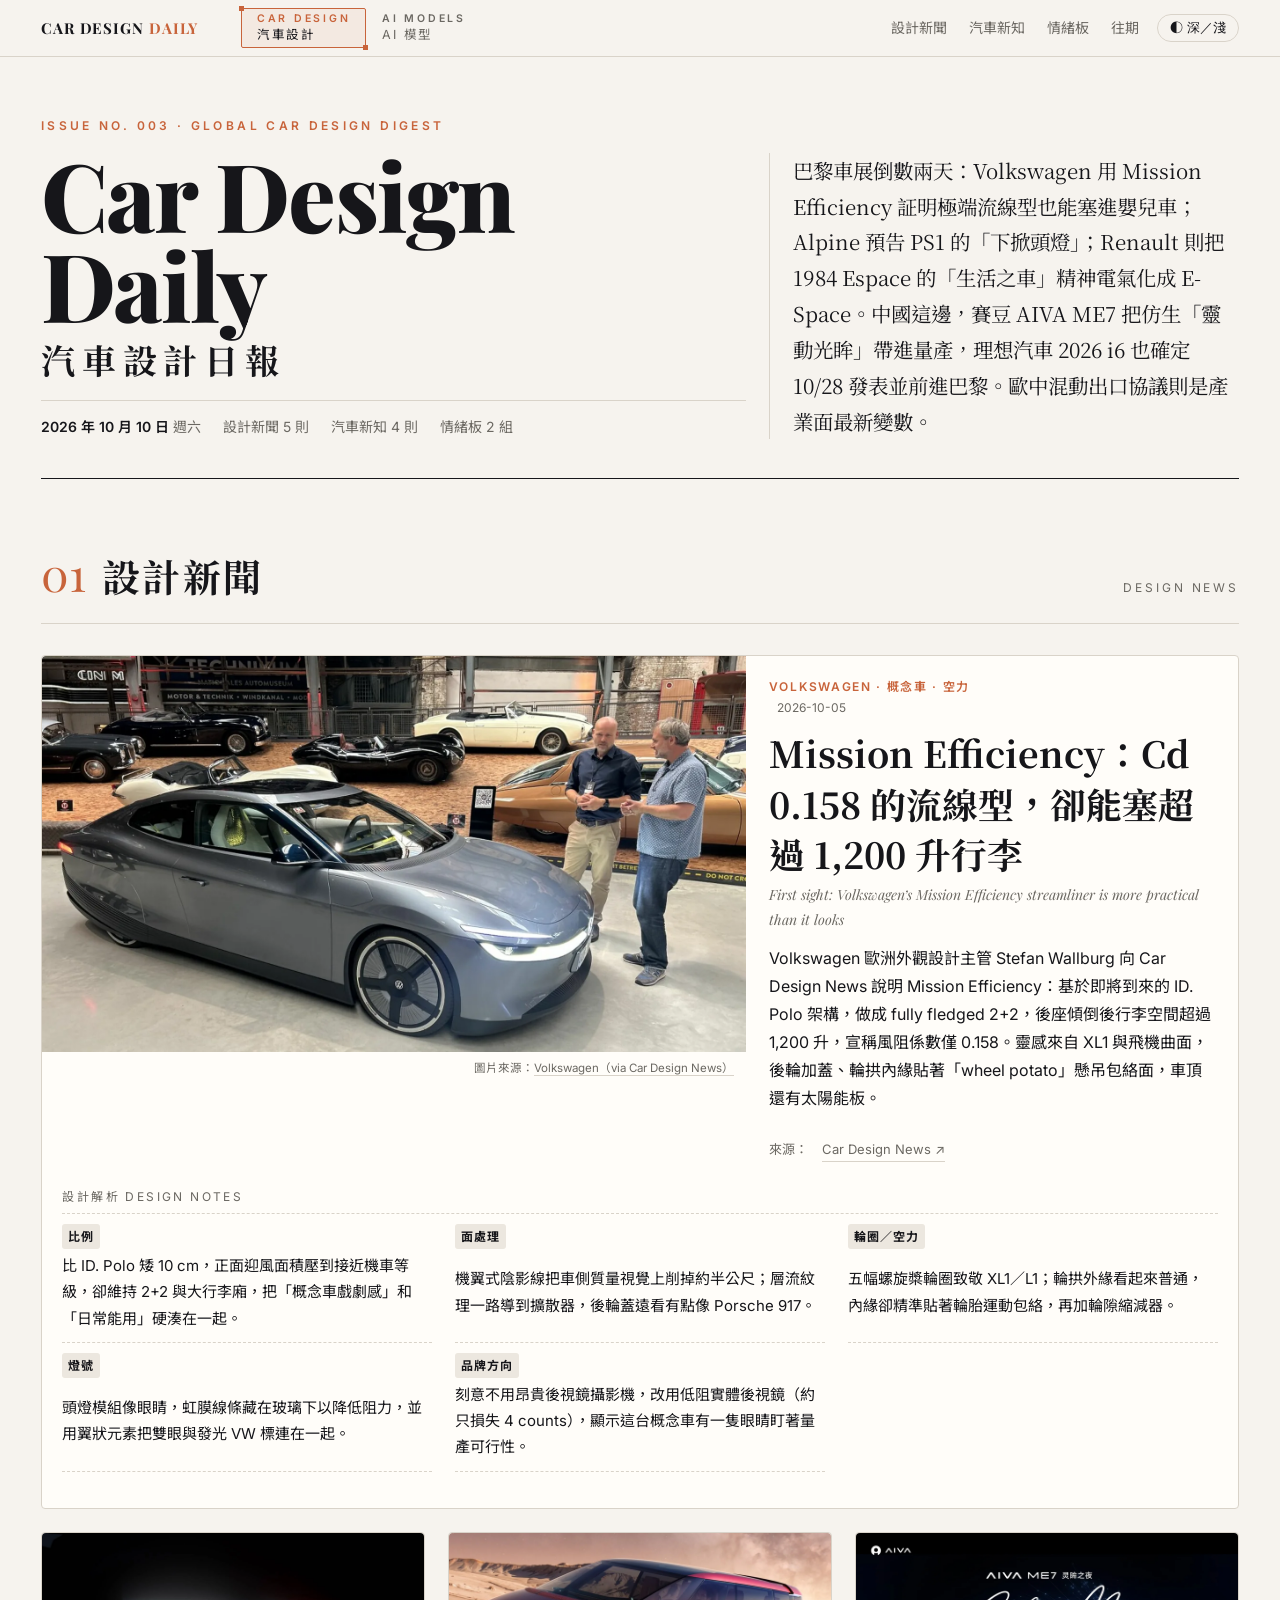
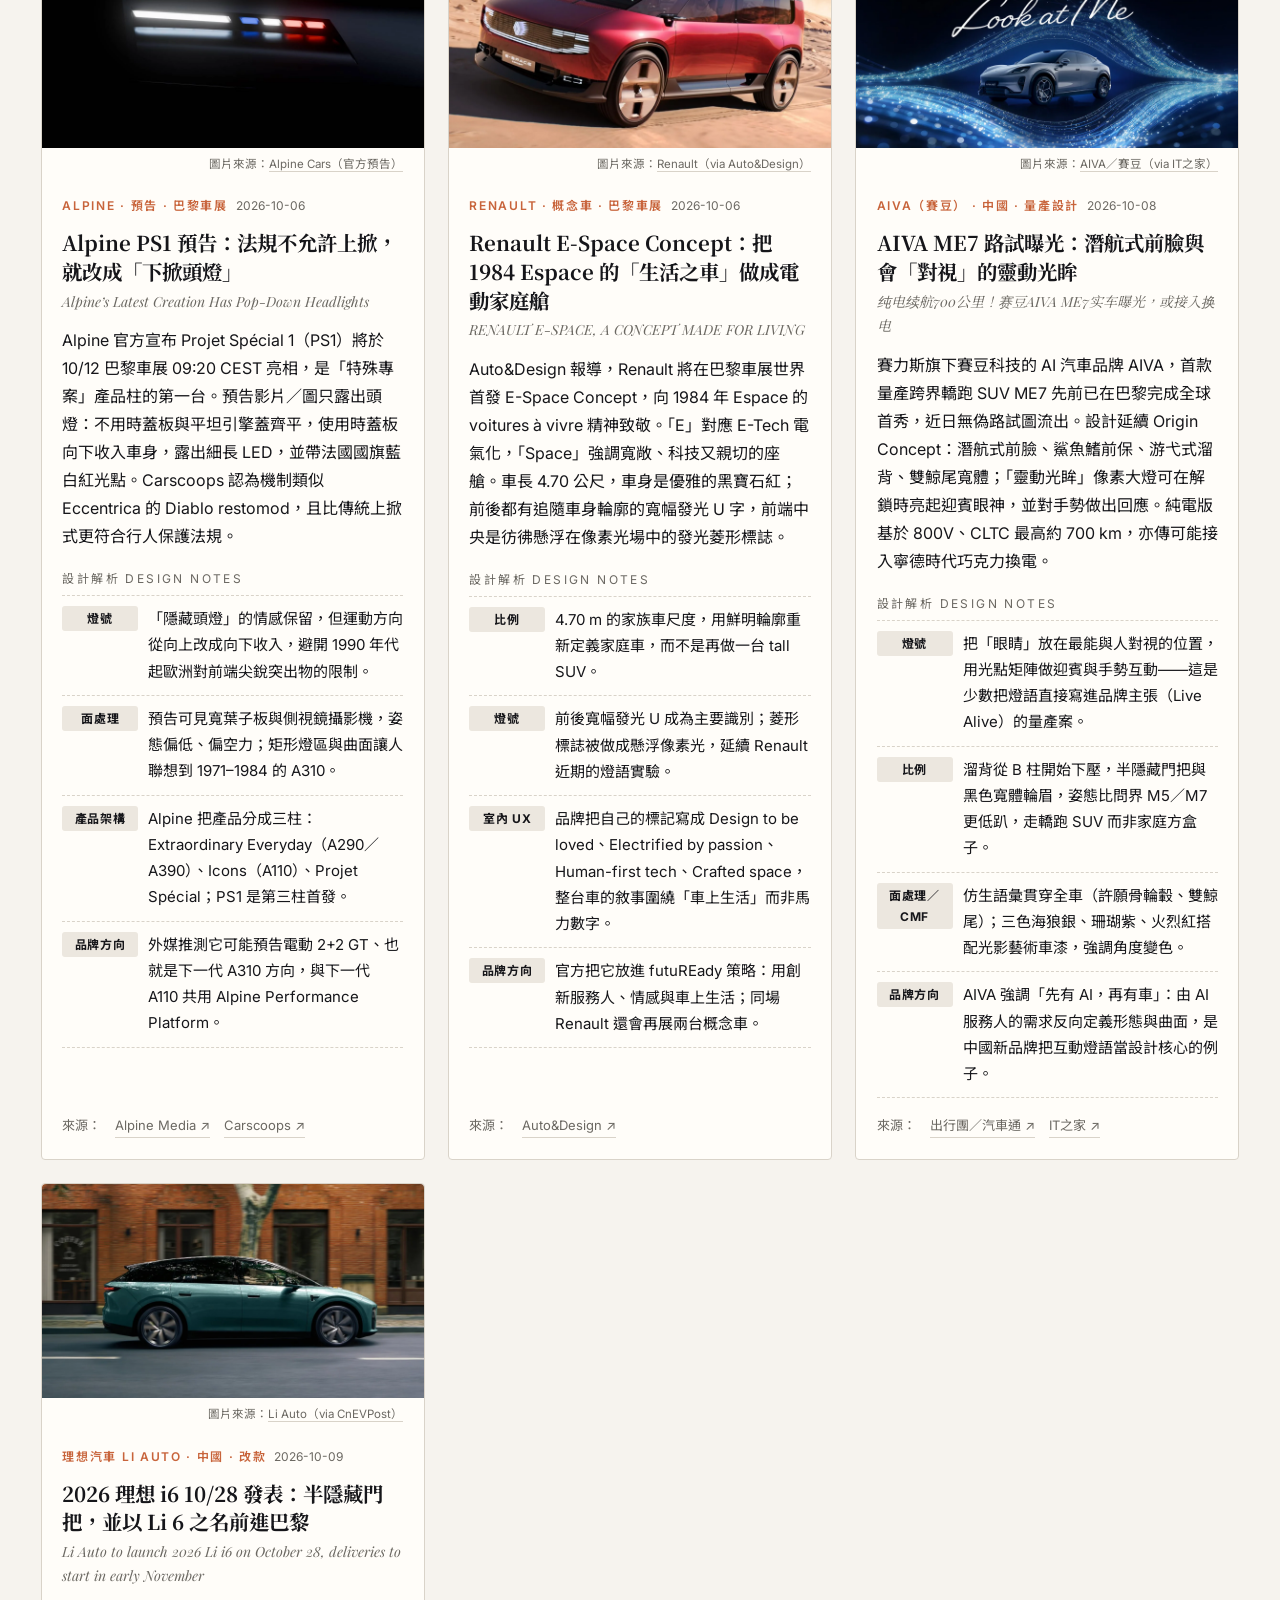
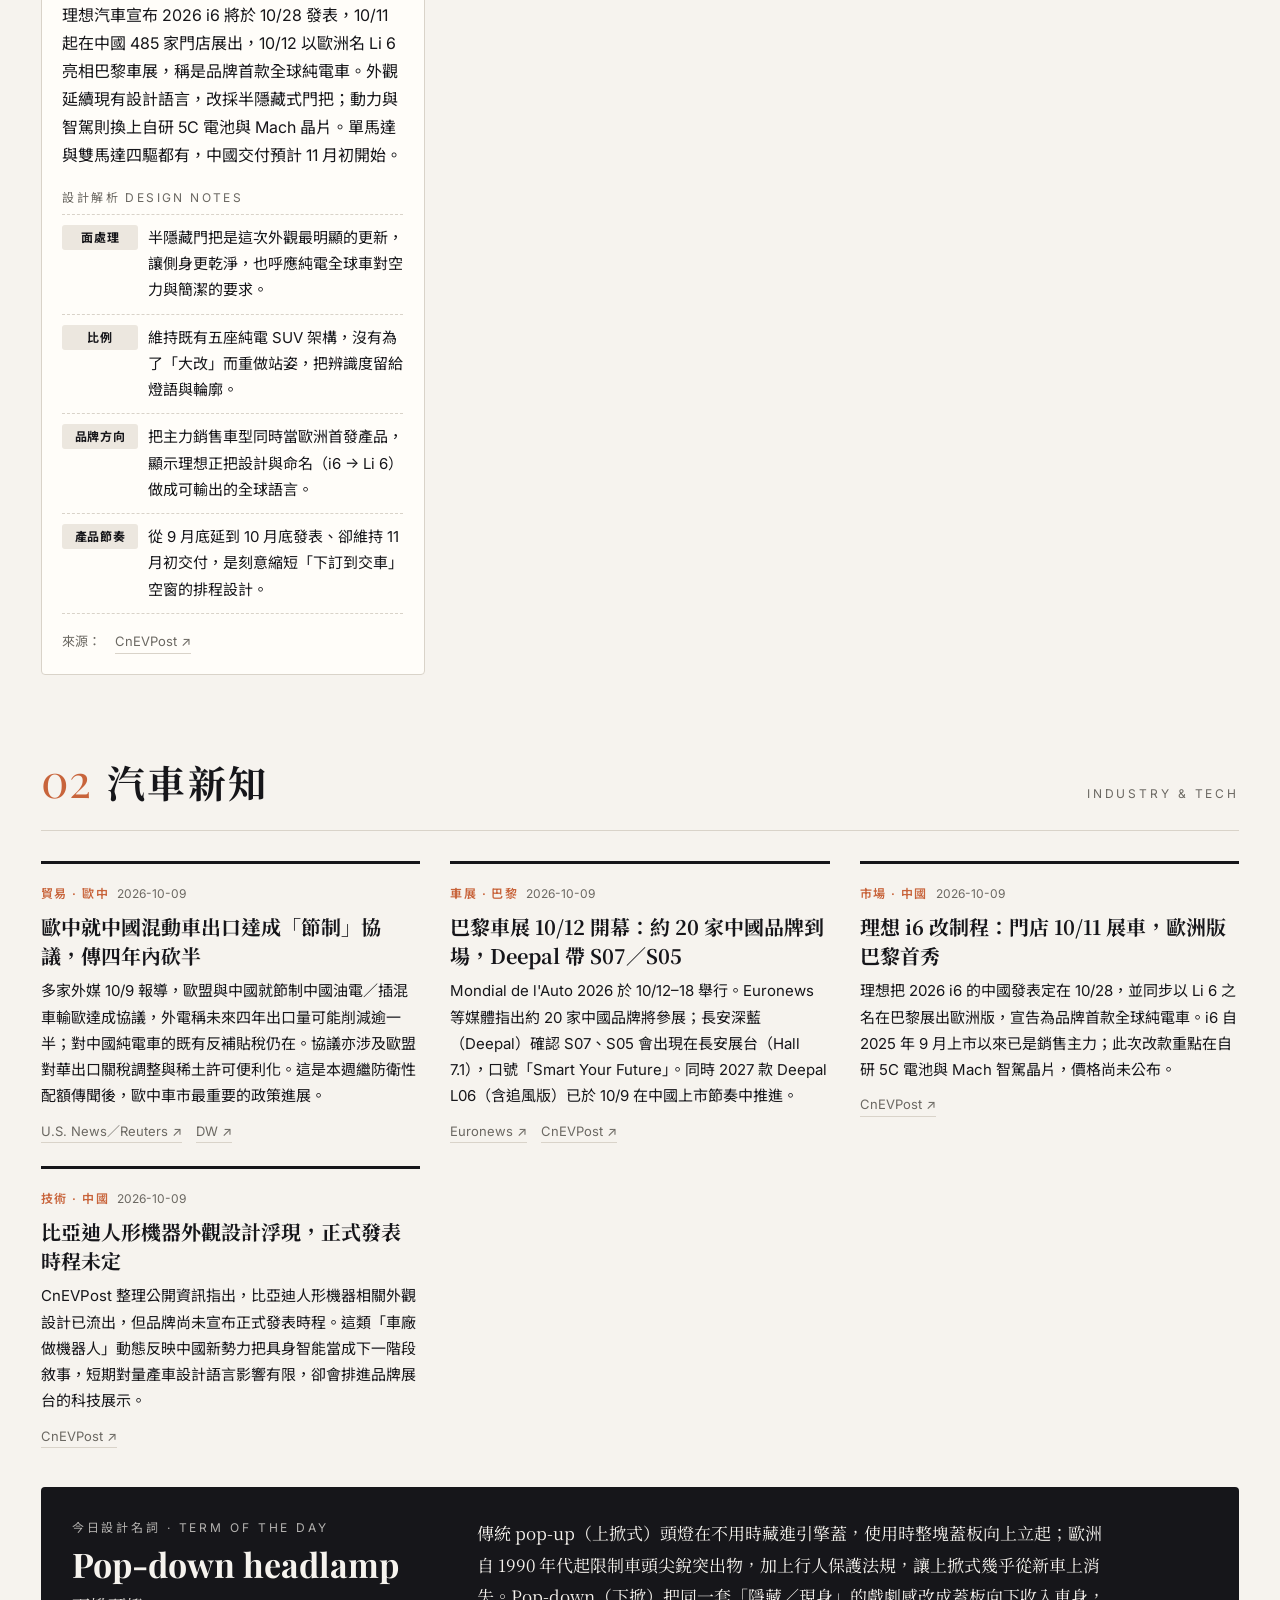
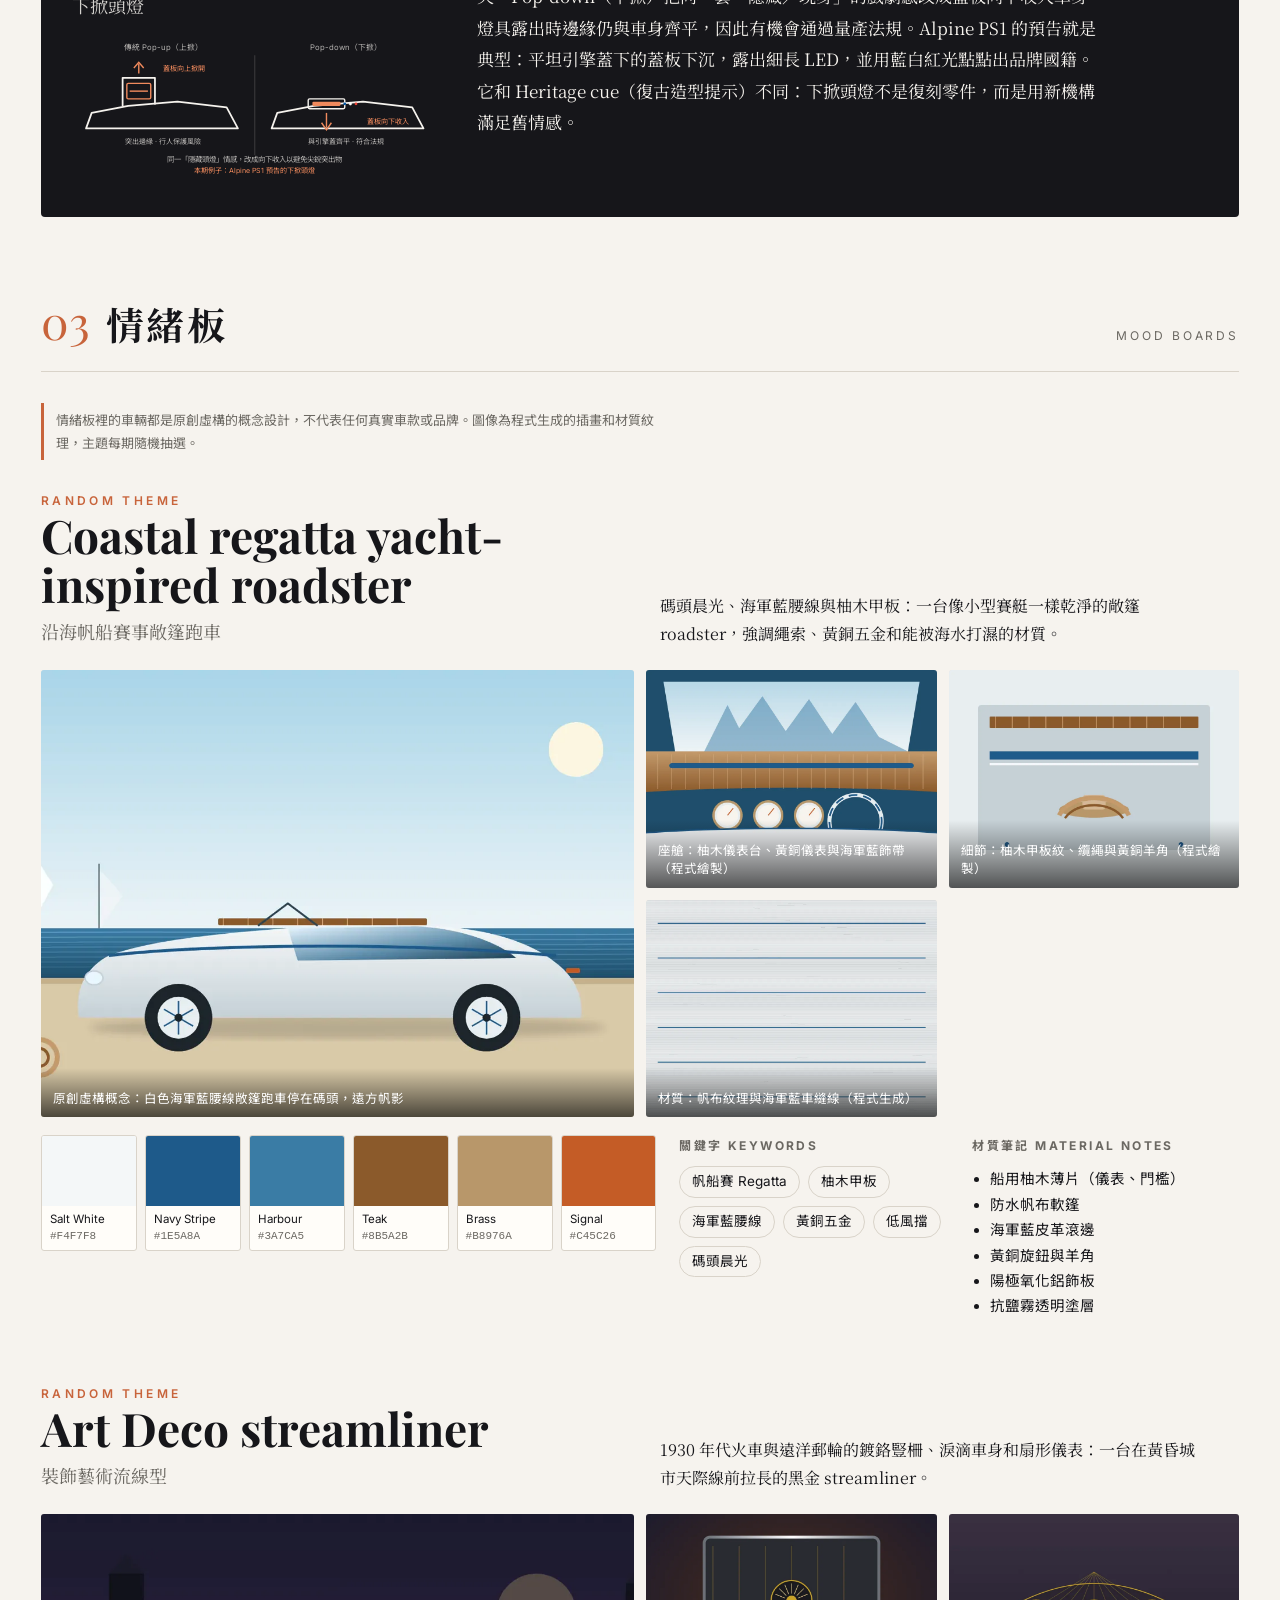
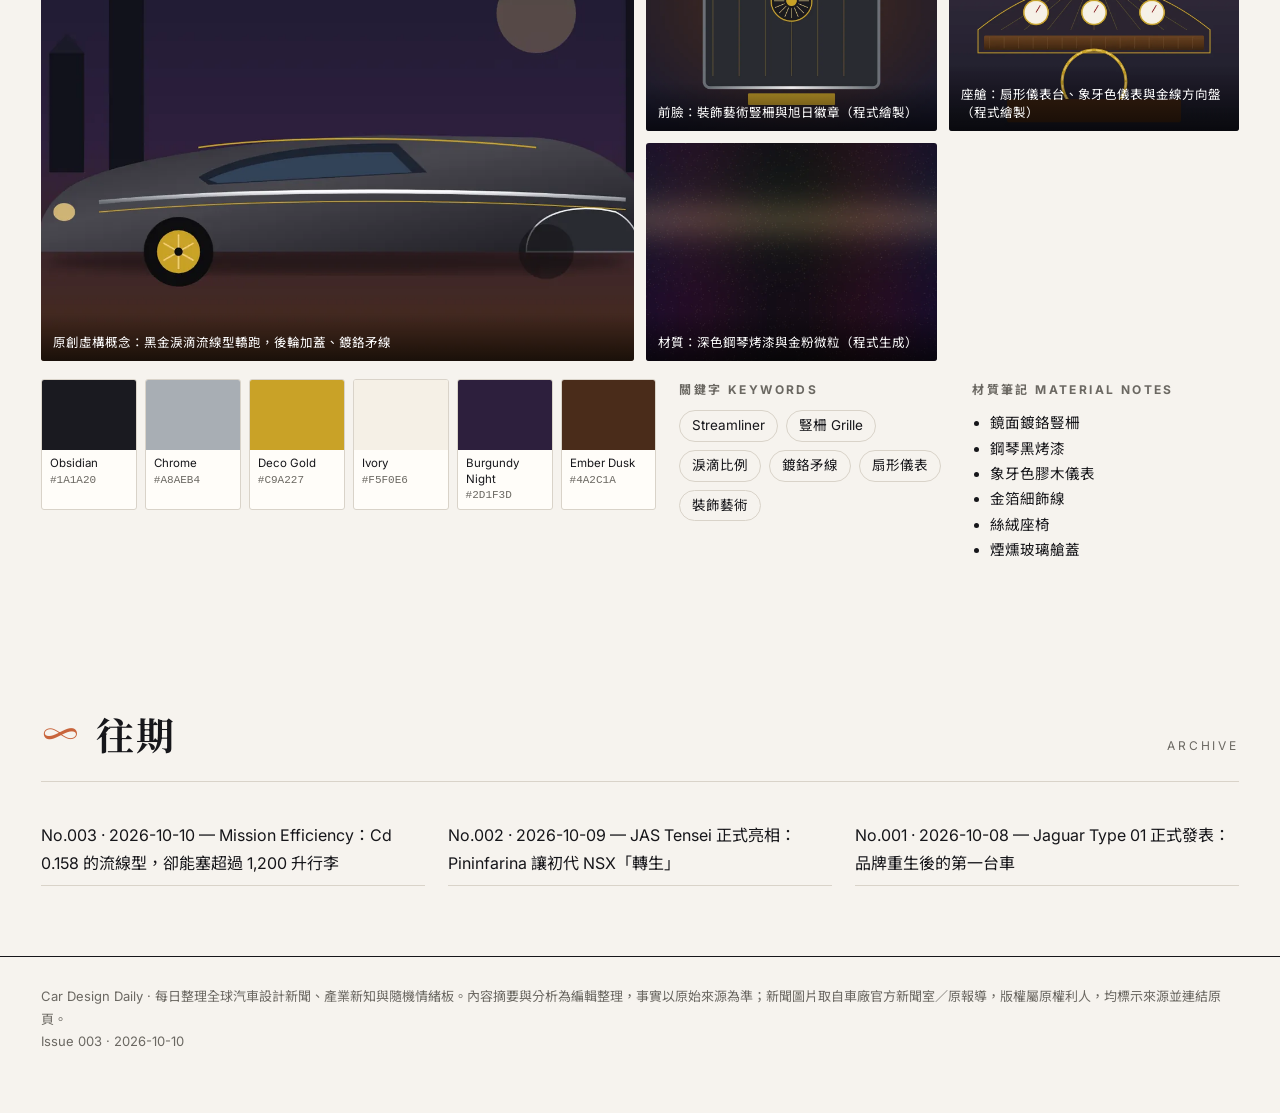
==== commit 7fcbe20c: "Fix Oct 10 term blurb: drop wrong '本期 Heritage cue' reference" ====
--- a/index.html
+++ b/index.html
@@ -59,7 +59,7 @@
 <!-- bottom note -->
 <text x="260" y="178" fill="currentColor" font-size="10.5" text-anchor="middle" opacity=".7">同一「隱藏頭燈」情感，改成向下收入以避免尖銳突出物</text>
 <text x="260" y="194" fill="#f08a5d" font-size="10" text-anchor="middle">本期例子：Alpine PS1 預告的下掀頭燈</text>
-</svg></div><p>傳統 pop-up（上掀式）頭燈在不用時藏進引擎蓋，使用時整塊蓋板向上立起；歐洲自 1990 年代起限制車頭尖銳突出物，加上行人保護法規，讓上掀式幾乎從新車上消失。Pop-down（下掀）把同一套「隱藏／現身」的戲劇感改成蓋板向下收入車身，燈具露出時邊緣仍與車身齊平，因此有機會通過量產法規。Alpine PS1 的預告就是典型：平坦引擎蓋下的蓋板下沉，露出細長 LED，並用藍白紅光點點出品牌國籍。和本期的 Heritage cue 不同，下掀頭燈不是復刻零件，而是用新機構滿足舊情感。</p></div></section>
+</svg></div><p>傳統 pop-up（上掀式）頭燈在不用時藏進引擎蓋，使用時整塊蓋板向上立起；歐洲自 1990 年代起限制車頭尖銳突出物，加上行人保護法規，讓上掀式幾乎從新車上消失。Pop-down（下掀）把同一套「隱藏／現身」的戲劇感改成蓋板向下收入車身，燈具露出時邊緣仍與車身齊平，因此有機會通過量產法規。Alpine PS1 的預告就是典型：平坦引擎蓋下的蓋板下沉，露出細長 LED，並用藍白紅光點點出品牌國籍。它和 Heritage cue（復古造型提示）不同：下掀頭燈不是復刻零件，而是用新機構滿足舊情感。</p></div></section>
 <section id="mood"><div class="sec-head"><span class="num">03</span><h2>情緒板</h2><span class="en">Mood Boards</span></div>
 <p class="note">情緒板裡的車輛都是原創虛構的概念設計，不代表任何真實車款或品牌。圖像為程式生成的插畫和材質紋理，主題每期隨機抽選。</p>
 <div class="board"><div class="board-head"><div><div class="kicker">Random Theme</div><h3>Coastal regatta yacht-inspired roadster</h3><div class="zh">沿海帆船賽事敞篷跑車</div></div><p>碼頭晨光、海軍藍腰線與柚木甲板：一台像小型賽艇一樣乾淨的敞篷 roadster，強調繩索、黃銅五金和能被海水打濕的材質。</p></div><div class="mgrid"><figure class="tile hero"><img src="./issues/2026-10-10/img/mb1-1.webp" alt="原創虛構概念：白色海軍藍腰線敞篷跑車停在碼頭，遠方帆影" loading="lazy" decoding="async"><figcaption>原創虛構概念：白色海軍藍腰線敞篷跑車停在碼頭，遠方帆影</figcaption></figure><figure class="tile"><img src="./issues/2026-10-10/img/mb1-2.webp" alt="座艙：柚木儀表台、黃銅儀表與海軍藍飾帶（程式繪製）" loading="lazy" decoding="async"><figcaption>座艙：柚木儀表台、黃銅儀表與海軍藍飾帶（程式繪製）</figcaption></figure><figure class="tile"><img src="./issues/2026-10-10/img/mb1-3.webp" alt="細節：柚木甲板紋、纜繩與黃銅羊角（程式繪製）" loading="lazy" decoding="async"><figcaption>細節：柚木甲板紋、纜繩與黃銅羊角（程式繪製）</figcaption></figure><figure class="tile"><img src="./issues/2026-10-10/img/mb1-4.webp" alt="材質：帆布紋理與海軍藍車縫線（程式生成）" loading="lazy" decoding="async"><figcaption>材質：帆布紋理與海軍藍車縫線（程式生成）</figcaption></figure></div><div class="bwrap"><div class="palette"><div class="sw"><i style="background:#F4F7F8"></i><span>Salt White<br><code>#F4F7F8</code></span></div><div class="sw"><i style="background:#1E5A8A"></i><span>Navy Stripe<br><code>#1E5A8A</code></span></div><div class="sw"><i style="background:#3A7CA5"></i><span>Harbour<br><code>#3A7CA5</code></span></div><div class="sw"><i style="background:#8B5A2B"></i><span>Teak<br><code>#8B5A2B</code></span></div><div class="sw"><i style="background:#B8976A"></i><span>Brass<br><code>#B8976A</code></span></div><div class="sw"><i style="background:#C45C26"></i><span>Signal<br><code>#C45C26</code></span></div></div><div class="bmeta"><div><h4>關鍵字 Keywords</h4><div class="chips"><span>帆船賽 Regatta</span><span>柚木甲板</span><span>海軍藍腰線</span><span>黃銅五金</span><span>低風擋</span><span>碼頭晨光</span></div></div><div><h4>材質筆記 Material Notes</h4><ul><li>船用柚木薄片（儀表、門檻）</li><li>防水帆布軟篷</li><li>海軍藍皮革滾邊</li><li>黃銅旋鈕與羊角</li><li>陽極氧化鋁飾板</li><li>抗鹽霧透明塗層</li></ul></div></div></div></div>
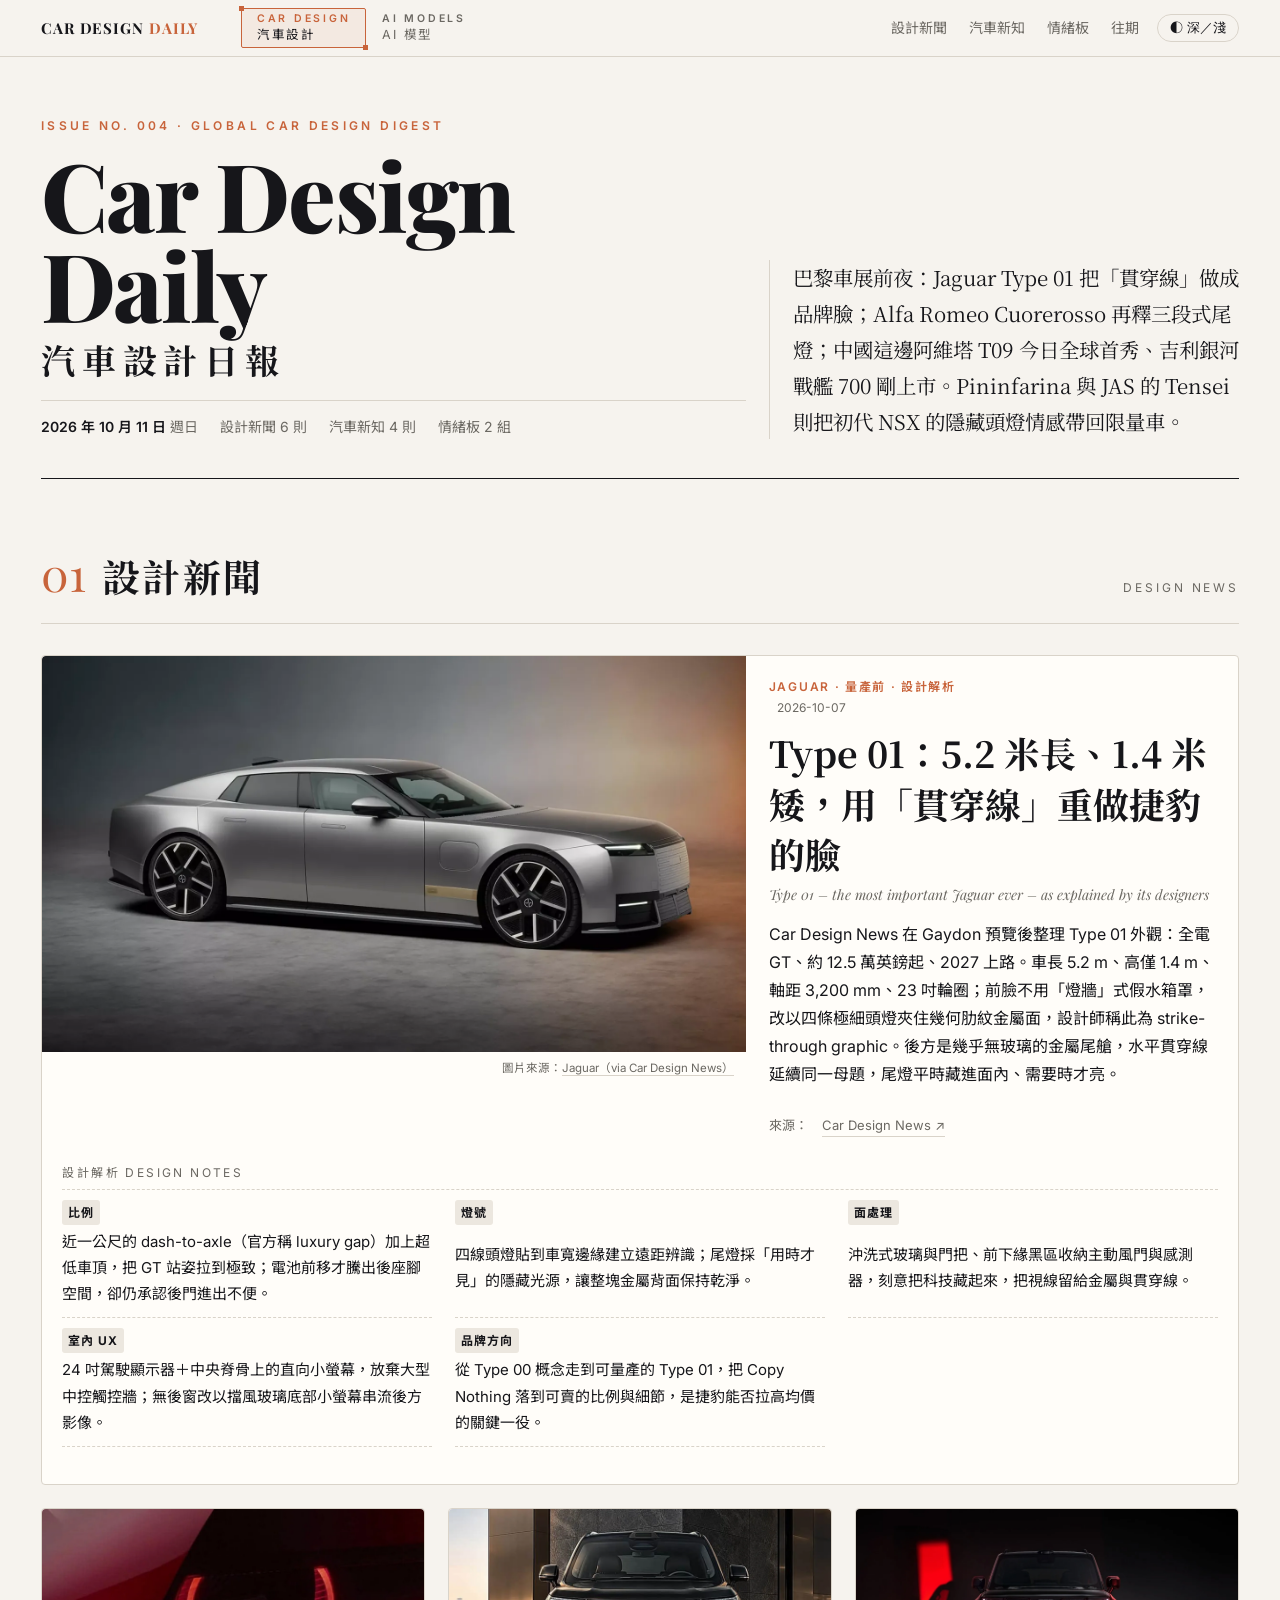
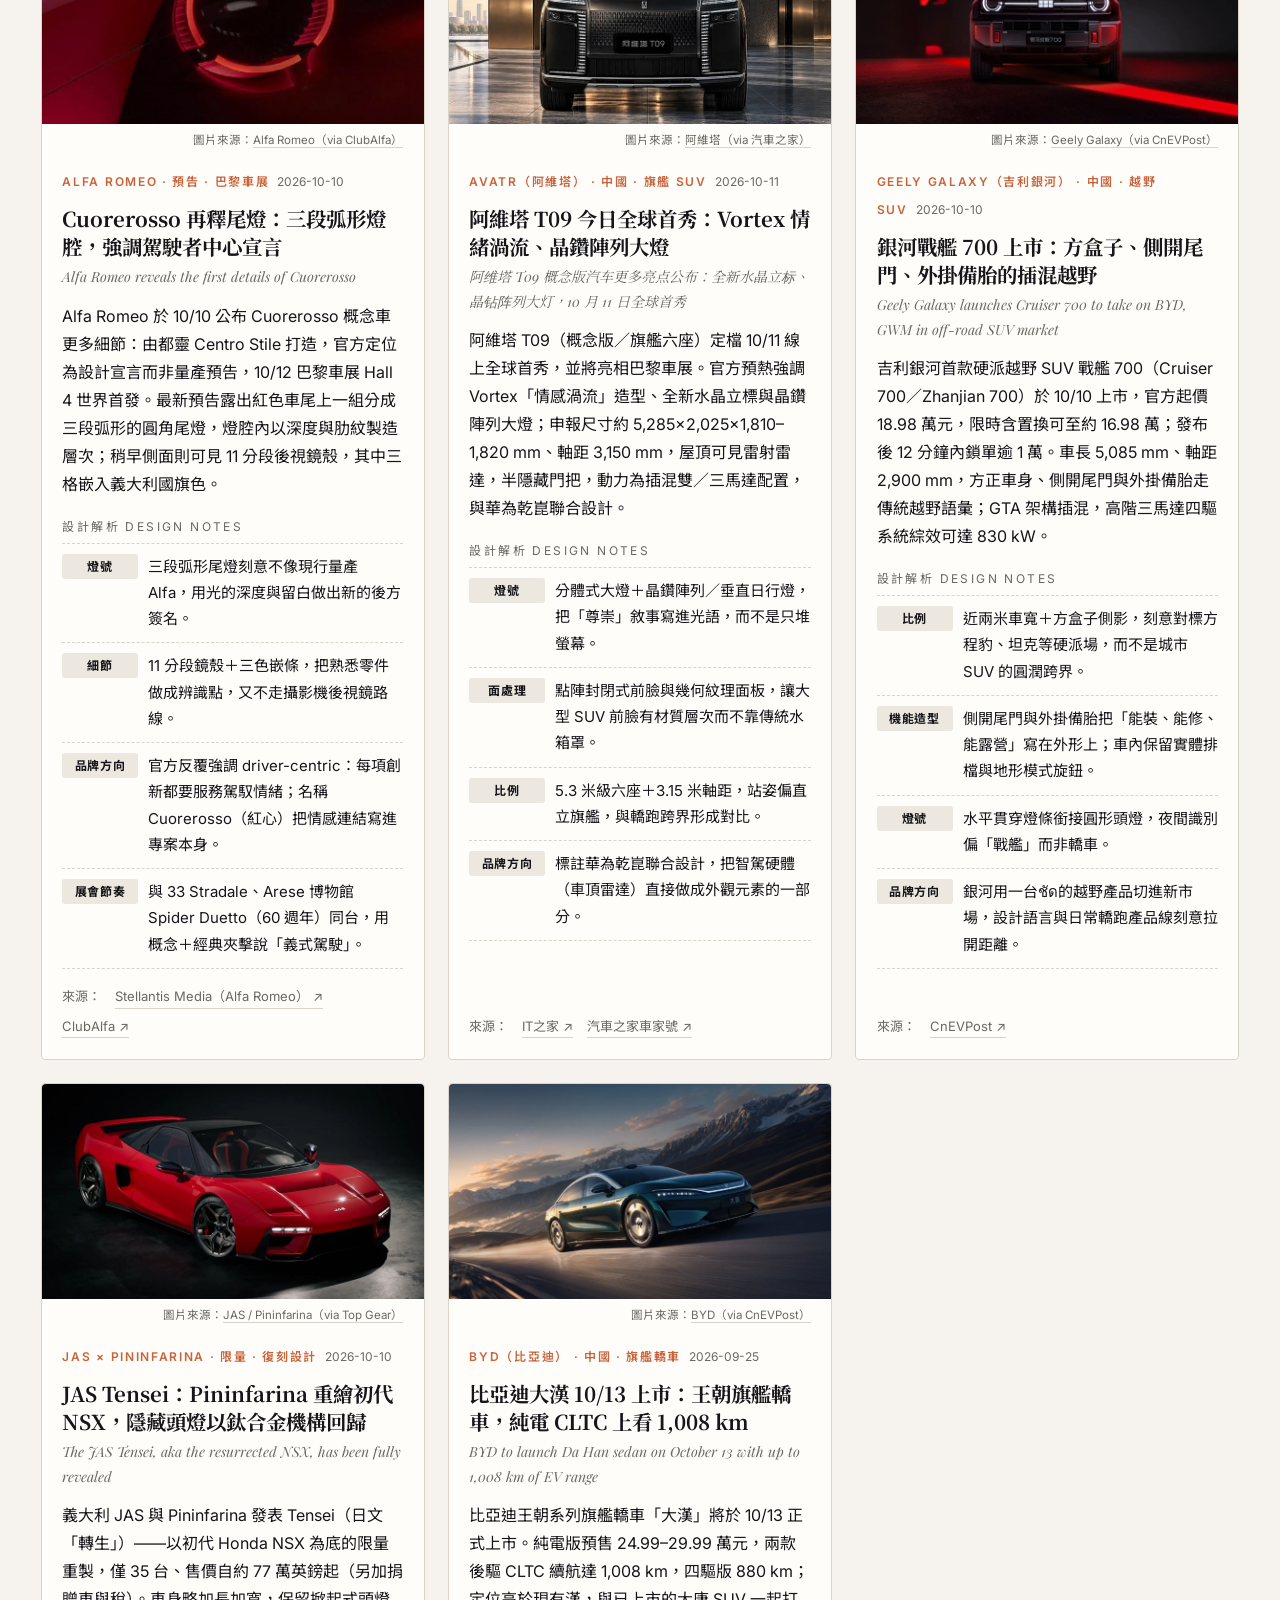
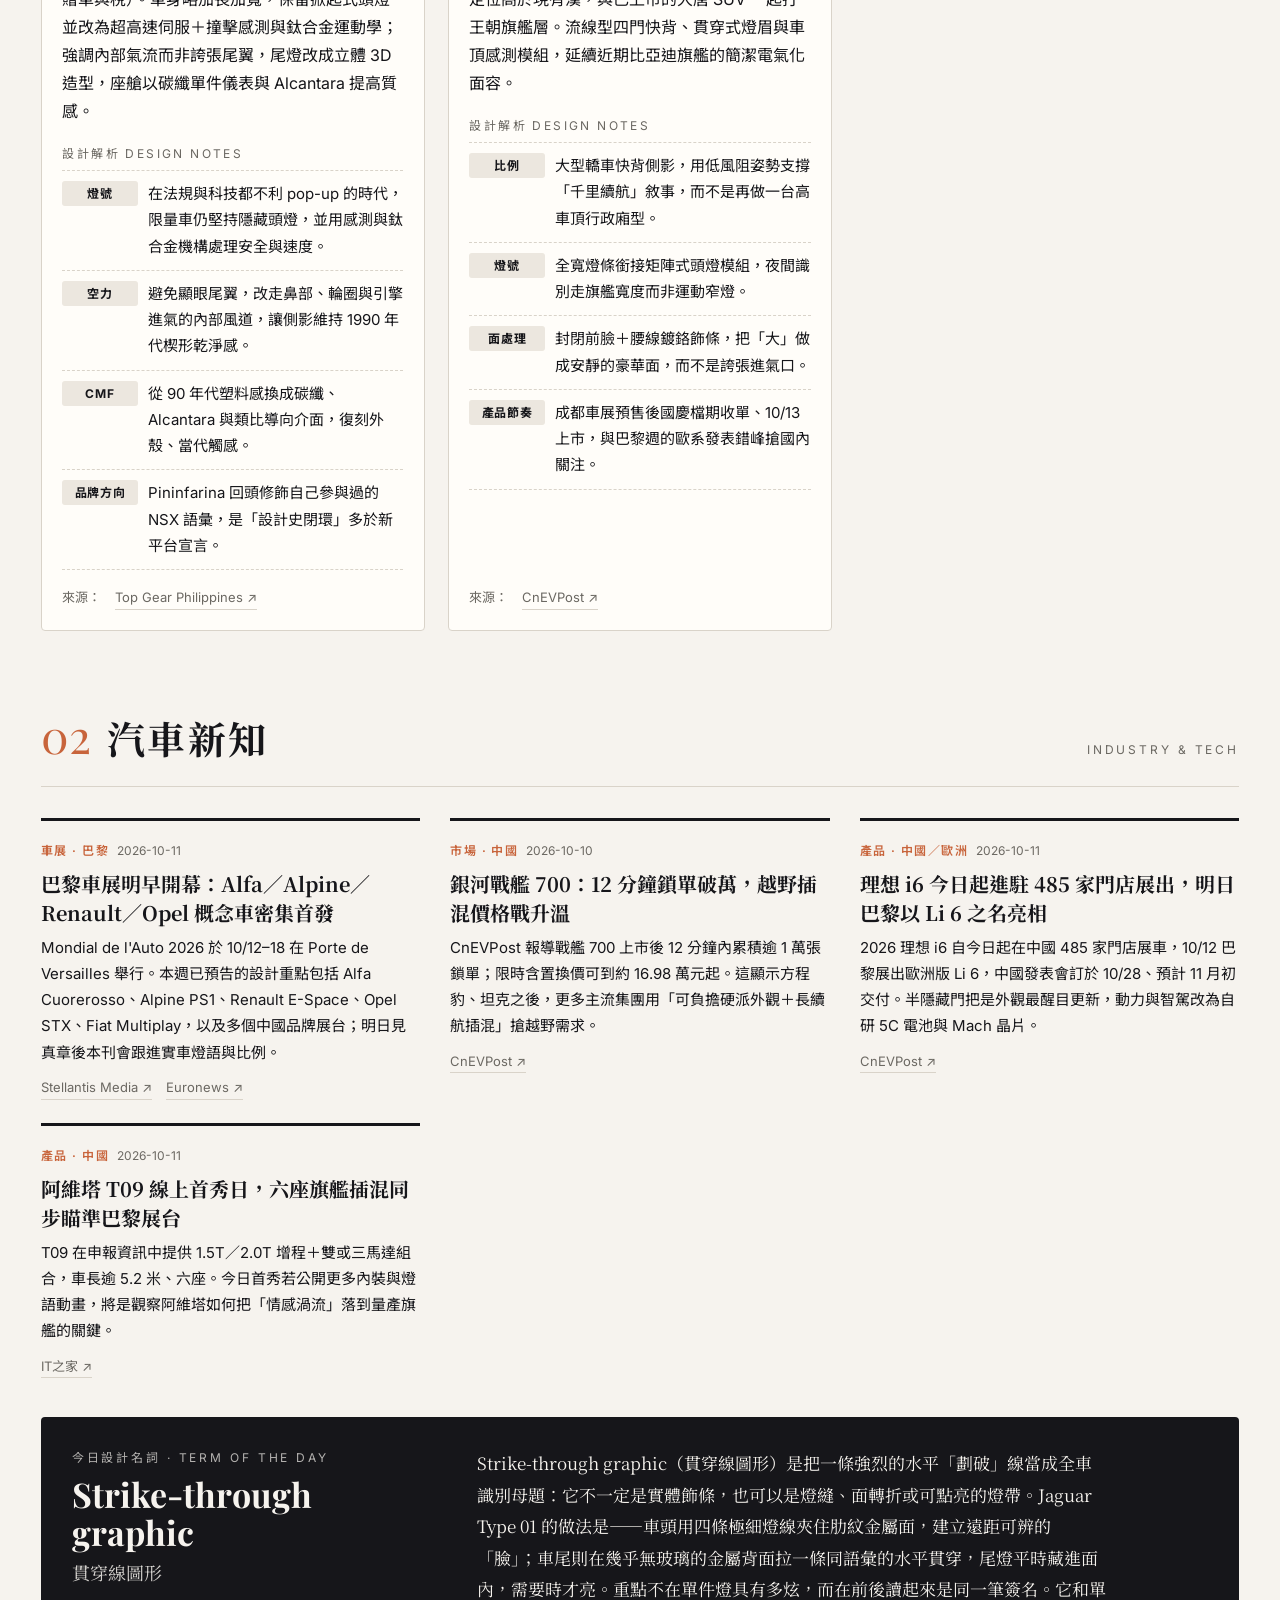
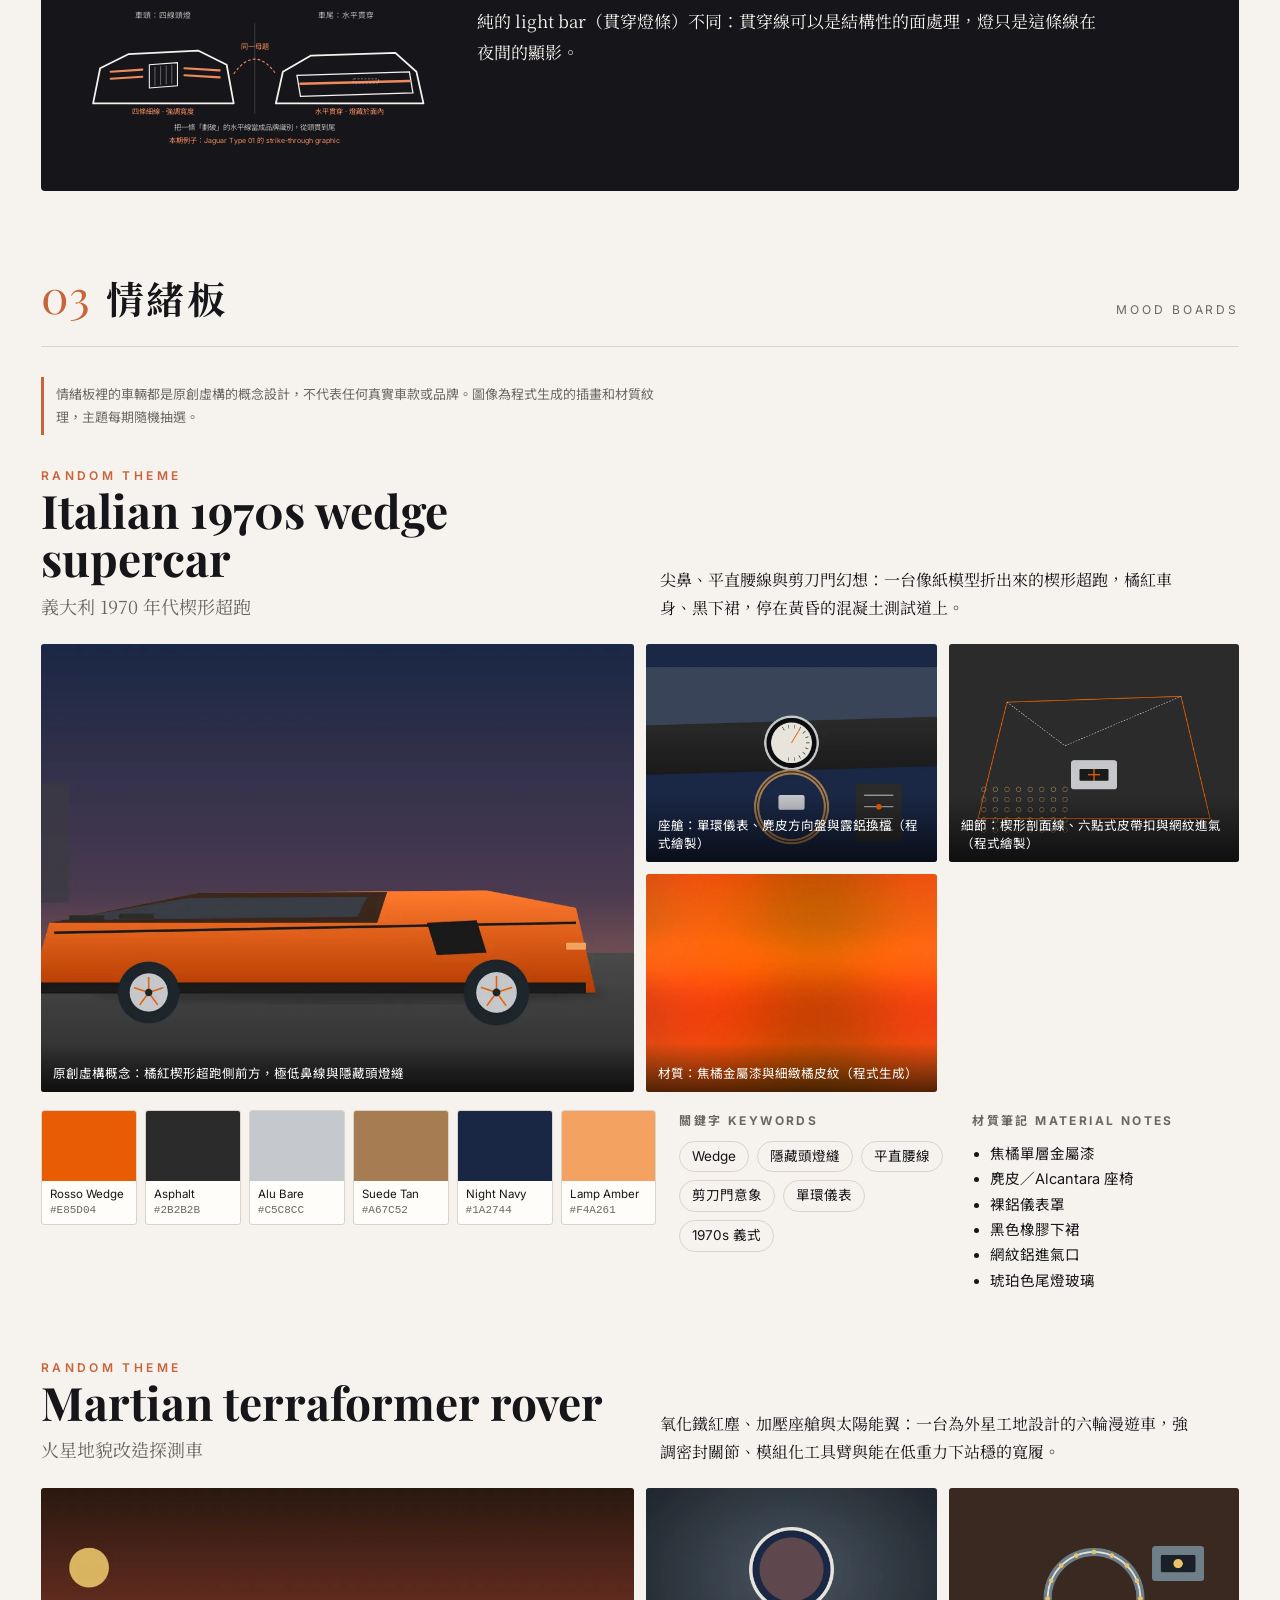
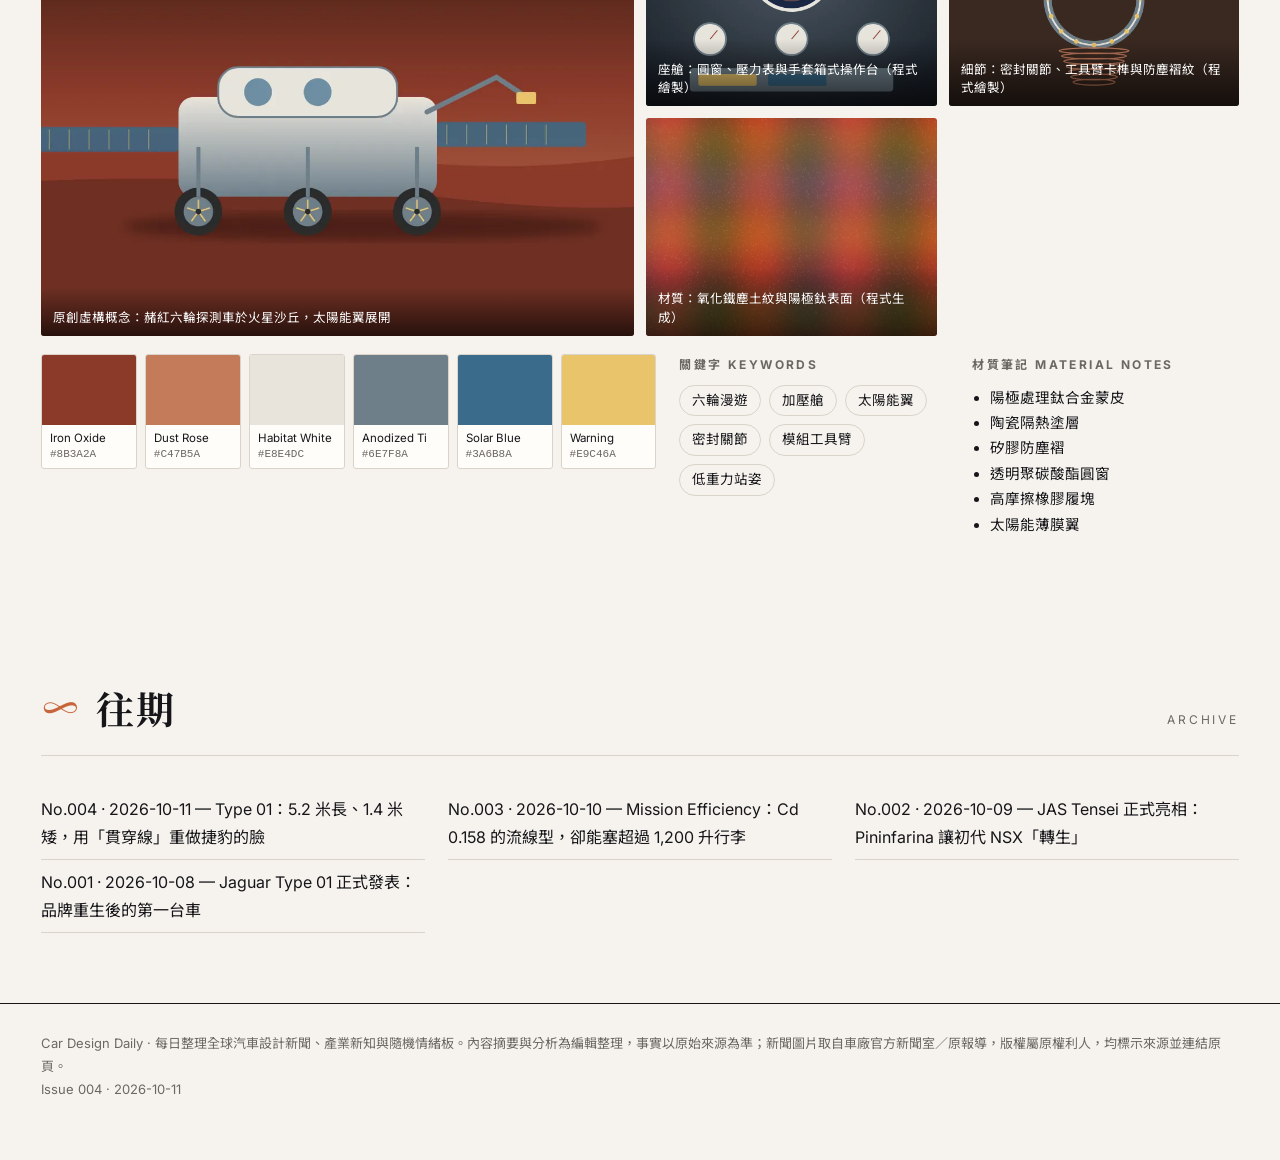
==== commit 889002a9: "Issue 004 · 2026-10-11" ====
--- a/index.html
+++ b/index.html
@@ -1,9 +1,9 @@
 <!doctype html><html lang="zh-Hant-TW"><head><meta charset="utf-8">
 <meta name="viewport" content="width=device-width,initial-scale=1,viewport-fit=cover">
-<title>汽車設計日報 Car Design Daily · 2026.10.10</title><meta name="description" content="巴黎車展倒數兩天：Volkswagen 用 Mission Efficiency 証明極端流線型也能塞進嬰兒車；Alpine 預告 PS1 的「下掀頭燈」；Renault 則把 1984 Espace 的「生活之車」精神電氣化成 E-Space。中國這邊，賽豆 AIVA ME7 把仿生「靈動光眸」帶進量產，理想汽車 2026 i6 也確定 10/28 發表並前進巴黎。歐中混動出口協議則是產業面最新變數。">
-<meta property="og:type" content="article"><meta property="og:title" content="汽車設計日報 Car Design Daily · 2026.10.10"><meta property="og:description" content="巴黎車展倒數兩天：Volkswagen 用 Mission Efficiency 証明極端流線型也能塞進嬰兒車；Alpine 預告 PS1 的「下掀頭燈」；Renault 則把 1984 Espace 的「生活之車」精神電氣化成 E-Space。中國這邊，賽豆 AIVA ME7 把仿生「靈動光眸」帶進量產，理想汽車 2026 i6 也確定 10/28 發表並前進巴黎。歐中混動出口協議則是產業面最新變數。">
-<meta property="og:image" content="https://feeling00480-commits.github.io/car-design-daily/issues/2026-10-10/img/news-vw-mission.webp"><meta name="twitter:card" content="summary_large_image">
-<link rel="canonical" href="https://feeling00480-commits.github.io/car-design-daily/issues/2026-10-10/">
+<title>汽車設計日報 Car Design Daily · 2026.10.11</title><meta name="description" content="巴黎車展前夜：Jaguar Type 01 把「貫穿線」做成品牌臉；Alfa Romeo Cuorerosso 再釋三段式尾燈；中國這邊阿維塔 T09 今日全球首秀、吉利銀河戰艦 700 剛上市。Pininfarina 與 JAS 的 Tensei 則把初代 NSX 的隱藏頭燈情感帶回限量車。">
+<meta property="og:type" content="article"><meta property="og:title" content="汽車設計日報 Car Design Daily · 2026.10.11"><meta property="og:description" content="巴黎車展前夜：Jaguar Type 01 把「貫穿線」做成品牌臉；Alfa Romeo Cuorerosso 再釋三段式尾燈；中國這邊阿維塔 T09 今日全球首秀、吉利銀河戰艦 700 剛上市。Pininfarina 與 JAS 的 Tensei 則把初代 NSX 的隱藏頭燈情感帶回限量車。">
+<meta property="og:image" content="https://feeling00480-commits.github.io/car-design-daily/issues/2026-10-11/img/news-jaguar-type01.webp"><meta name="twitter:card" content="summary_large_image">
+<link rel="canonical" href="https://feeling00480-commits.github.io/car-design-daily/issues/2026-10-11/">
 <meta name="theme-color" content="#111114">
 <link rel="preconnect" href="https://fonts.googleapis.com"><link rel="preconnect" href="https://fonts.gstatic.com" crossorigin>
 <link href="https://fonts.googleapis.com/css2?family=Inter:wght@400;600&family=Noto+Sans+TC:wght@400;600&family=Noto+Serif+TC:wght@600;700&family=Playfair+Display:ital,wght@0,700;0,800;1,400&display=swap" rel="stylesheet">
@@ -12,61 +12,63 @@
 </head><body class="mode-car">
 <header class="topbar"><div class="wrap"><a class="brand" href="./">CAR DESIGN <span>DAILY</span></a><nav class="modes" data-mode="car" data-pos="car" aria-label="切換日報"><i class="mind" aria-hidden="true"></i><a href="./" data-mode="car" aria-current="page" class="on"><b>Car Design</b><span>汽車設計</span></a><a href="./ai/" data-mode="ai"><b>AI Models</b><span>AI 模型</span></a></nav><nav class="nav"><a href="#design">設計新聞</a><a href="#knowledge">汽車新知</a><a href="#mood">情緒板</a><a href="./archive/">往期</a></nav><button class="toggle" id="tg" aria-label="切換深淺色">◐<span class="tl"> 深／淺</span></button></div></header>
 <main class="wrap">
-<div class="mast"><div class="kicker">Issue No. 003 · Global Car Design Digest</div>
+<div class="mast"><div class="kicker">Issue No. 004 · Global Car Design Digest</div>
 <h1>Car Design Daily<span class="zh">汽車設計日報</span></h1>
-<div class="meta"><span><b>2026 年 10 月 10 日</b> 週六</span><span>設計新聞 5 則</span><span>汽車新知 4 則</span><span>情緒板 2 組</span></div>
-<p class="lede">巴黎車展倒數兩天：Volkswagen 用 Mission Efficiency 証明極端流線型也能塞進嬰兒車；Alpine 預告 PS1 的「下掀頭燈」；Renault 則把 1984 Espace 的「生活之車」精神電氣化成 E-Space。中國這邊，賽豆 AIVA ME7 把仿生「靈動光眸」帶進量產，理想汽車 2026 i6 也確定 10/28 發表並前進巴黎。歐中混動出口協議則是產業面最新變數。</p></div>
+<div class="meta"><span><b>2026 年 10 月 11 日</b> 週日</span><span>設計新聞 6 則</span><span>汽車新知 4 則</span><span>情緒板 2 組</span></div>
+<p class="lede">巴黎車展前夜：Jaguar Type 01 把「貫穿線」做成品牌臉；Alfa Romeo Cuorerosso 再釋三段式尾燈；中國這邊阿維塔 T09 今日全球首秀、吉利銀河戰艦 700 剛上市。Pininfarina 與 JAS 的 Tensei 則把初代 NSX 的隱藏頭燈情感帶回限量車。</p></div>
 <section id="design"><div class="sec-head"><span class="num">01</span><h2>設計新聞</h2><span class="en">Design News</span></div><div class="news">
-<article class="story feature" id="vw-mission"><figure class="news-img"><div class="ratio"><img src="./issues/2026-10-10/img/news-vw-mission.webp" alt="金屬灰 Mission Efficiency 流線型概念車，後輪加蓋，停在經典車展場" loading="eager" decoding="async" width="1600" height="900"></div><figcaption>圖片來源：<a href="https://www.cardesignnews.com/cars/first-sight-volkswagens-mission-efficiency-streamliner-is-more-practical-than-it-looks/2746766" target="_blank" rel="noopener">Volkswagen（via Car Design News）</a></figcaption></figure><div class="shead"><span class="tag">Volkswagen · 概念車 · 空力</span><span class="date">2026-10-05</span><h3>Mission Efficiency：Cd 0.158 的流線型，卻能塞超過 1,200 升行李</h3><p class="orig">First sight: Volkswagen’s Mission Efficiency streamliner is more practical than it looks</p><p class="sum">Volkswagen 歐洲外觀設計主管 Stefan Wallburg 向 Car Design News 說明 Mission Efficiency：基於即將到來的 ID. Polo 架構，做成 fully fledged 2+2，後座傾倒後行李空間超過 1,200 升，宣稱風阻係數僅 0.158。靈感來自 XL1 與飛機曲面，後輪加蓋、輪拱內緣貼著「wheel potato」懸吊包絡面，車頂還有太陽能板。</p><div class="src">來源：<a href="https://www.cardesignnews.com/cars/first-sight-volkswagens-mission-efficiency-streamliner-is-more-practical-than-it-looks/2746766" target="_blank" rel="noopener">Car Design News ↗</a></div></div><div class="fan"><p class="alabel">設計解析 Design Notes</p><ul class="analysis"><li><b>比例</b><span>比 ID. Polo 矮 10 cm，正面迎風面積壓到接近機車等級，卻維持 2+2 與大行李廂，把「概念車戲劇感」和「日常能用」硬湊在一起。</span></li><li><b>面處理</b><span>機翼式陰影線把車側質量視覺上削掉約半公尺；層流紋理一路導到擴散器，後輪蓋遠看有點像 Porsche 917。</span></li><li><b>輪圈／空力</b><span>五幅螺旋槳輪圈致敬 XL1／L1；輪拱外緣看起來普通，內緣卻精準貼著輪胎運動包絡，再加輪隙縮減器。</span></li><li><b>燈號</b><span>頭燈模組像眼睛，虹膜線條藏在玻璃下以降低阻力，並用翼狀元素把雙眼與發光 VW 標連在一起。</span></li><li><b>品牌方向</b><span>刻意不用昂貴後視鏡攝影機，改用低阻實體後視鏡（約只損失 4 counts），顯示這台概念車有一隻眼睛盯著量產可行性。</span></li></ul></div></article>
-<article class="story" id="alpine-ps1"><figure class="news-img"><div class="ratio"><img src="./issues/2026-10-10/img/news-alpine-ps1.webp" alt="Alpine PS1 官方預告：黑暗中的細長 LED 頭燈與藍白紅分段光點" loading="lazy" decoding="async" width="1600" height="900"></div><figcaption>圖片來源：<a href="https://media.alpinecars.com/alpine-to-unveil-ps1-at-paris-motor-show/?lang=eng" target="_blank" rel="noopener">Alpine Cars（官方預告）</a></figcaption></figure><div class="shead"><span class="tag">Alpine · 預告 · 巴黎車展</span><span class="date">2026-10-06</span><h3>Alpine PS1 預告：法規不允許上掀，就改成「下掀頭燈」</h3><p class="orig">Alpine’s Latest Creation Has Pop-Down Headlights</p><p class="sum">Alpine 官方宣布 Projet Spécial 1（PS1）將於 10/12 巴黎車展 09:20 CEST 亮相，是「特殊專案」產品柱的第一台。預告影片／圖只露出頭燈：不用時蓋板與平坦引擎蓋齊平，使用時蓋板向下收入車身，露出細長 LED，並帶法國國旗藍白紅光點。Carscoops 認為機制類似 Eccentrica 的 Diablo restomod，且比傳統上掀式更符合行人保護法規。</p></div><p class="alabel">設計解析 Design Notes</p><ul class="analysis"><li><b>燈號</b><span>「隱藏頭燈」的情感保留，但運動方向從向上改成向下收入，避開 1990 年代起歐洲對前端尖銳突出物的限制。</span></li><li><b>面處理</b><span>預告可見寬葉子板與側視鏡攝影機，姿態偏低、偏空力；矩形燈區與曲面讓人聯想到 1971–1984 的 A310。</span></li><li><b>產品架構</b><span>Alpine 把產品分成三柱：Extraordinary Everyday（A290／A390）、Icons（A110）、Projet Spécial；PS1 是第三柱首發。</span></li><li><b>品牌方向</b><span>外媒推測它可能預告電動 2+2 GT、也就是下一代 A310 方向，與下一代 A110 共用 Alpine Performance Platform。</span></li></ul><div class="src">來源：<a href="https://media.alpinecars.com/alpine-to-unveil-ps1-at-paris-motor-show/?lang=eng" target="_blank" rel="noopener">Alpine Media ↗</a><a href="https://www.carscoops.com/2026/10/alpines-latest-creation-has-pop-down-headlights/" target="_blank" rel="noopener">Carscoops ↗</a></div></article>
-<article class="story" id="renault-espace"><figure class="news-img"><div class="ratio"><img src="./issues/2026-10-10/img/news-renault-espace.webp" alt="黑寶石紅 Renault E-Space Concept 行駛於沙漠，前端發光 U 與菱形標誌" loading="lazy" decoding="async" width="1600" height="900"></div><figcaption>圖片來源：<a href="https://autodesignmagazine.com/en/2026/10/renault-e-space-a-concept-made-for-living/" target="_blank" rel="noopener">Renault（via Auto&amp;Design）</a></figcaption></figure><div class="shead"><span class="tag">Renault · 概念車 · 巴黎車展</span><span class="date">2026-10-06</span><h3>Renault E-Space Concept：把 1984 Espace 的「生活之車」做成電動家庭艙</h3><p class="orig">RENAULT E-SPACE, A CONCEPT MADE FOR LIVING</p><p class="sum">Auto&amp;Design 報導，Renault 將在巴黎車展世界首發 E-Space Concept，向 1984 年 Espace 的 voitures à vivre 精神致敬。「E」對應 E-Tech 電氣化，「Space」強調寬敞、科技又親切的座艙。車長 4.70 公尺，車身是優雅的黑寶石紅；前後都有追隨車身輪廓的寬幅發光 U 字，前端中央是彷彿懸浮在像素光場中的發光菱形標誌。</p></div><p class="alabel">設計解析 Design Notes</p><ul class="analysis"><li><b>比例</b><span>4.70 m 的家族車尺度，用鮮明輪廓重新定義家庭車，而不是再做一台 tall SUV。</span></li><li><b>燈號</b><span>前後寬幅發光 U 成為主要識別；菱形標誌被做成懸浮像素光，延續 Renault 近期的燈語實驗。</span></li><li><b>室內 UX</b><span>品牌把自己的標記寫成 Design to be loved、Electrified by passion、Human-first tech、Crafted space，整台車的敘事圍繞「車上生活」而非馬力數字。</span></li><li><b>品牌方向</b><span>官方把它放進 futuREady 策略：用創新服務人、情感與車上生活；同場 Renault 還會再展兩台概念車。</span></li></ul><div class="src">來源：<a href="https://autodesignmagazine.com/en/2026/10/renault-e-space-a-concept-made-for-living/" target="_blank" rel="noopener">Auto&amp;Design ↗</a></div></article>
-<article class="story" id="aiva-me7"><figure class="news-img"><div class="ratio"><img src="./issues/2026-10-10/img/news-aiva-me7.webp" alt="銀色 AIVA ME7 宣傳圖，溜背跨界 SUV 與藍色光軌" loading="lazy" decoding="async" width="1600" height="900"></div><figcaption>圖片來源：<a href="https://www.ithome.com/0/1008/470.htm" target="_blank" rel="noopener">AIVA／賽豆（via IT之家）</a></figcaption></figure><div class="shead"><span class="tag">AIVA（賽豆） · 中國 · 量產設計</span><span class="date">2026-10-08</span><h3>AIVA ME7 路試曝光：潛航式前臉與會「對視」的靈動光眸</h3><p class="orig">纯电续航700公里！赛豆AIVA ME7实车曝光，或接入换电</p><p class="sum">賽力斯旗下賽豆科技的 AI 汽車品牌 AIVA，首款量產跨界轎跑 SUV ME7 先前已在巴黎完成全球首秀，近日無偽路試圖流出。設計延續 Origin Concept：潛航式前臉、鯊魚鰭前保、游弋式溜背、雙鯨尾寬體；「靈動光眸」像素大燈可在解鎖時亮起迎賓眼神，並對手勢做出回應。純電版基於 800V、CLTC 最高約 700 km，亦傳可能接入寧德時代巧克力換電。</p></div><p class="alabel">設計解析 Design Notes</p><ul class="analysis"><li><b>燈號</b><span>把「眼睛」放在最能與人對視的位置，用光點矩陣做迎賓與手勢互動——這是少數把燈語直接寫進品牌主張（Live Alive）的量產案。</span></li><li><b>比例</b><span>溜背從 B 柱開始下壓，半隱藏門把與黑色寬體輪眉，姿態比問界 M5／M7 更低趴，走轎跑 SUV 而非家庭方盒子。</span></li><li><b>面處理／CMF</b><span>仿生語彙貫穿全車（許願骨輪轂、雙鯨尾）；三色海狼銀、珊瑚紫、火烈紅搭配光影藝術車漆，強調角度變色。</span></li><li><b>品牌方向</b><span>AIVA 強調「先有 AI，再有車」：由 AI 服務人的需求反向定義形態與曲面，是中國新品牌把互動燈語當設計核心的例子。</span></li></ul><div class="src">來源：<a href="https://m.qctt.cn/news/1929835" target="_blank" rel="noopener">出行團／汽車通 ↗</a><a href="https://www.ithome.com/0/1008/470.htm" target="_blank" rel="noopener">IT之家 ↗</a></div></article>
-<article class="story" id="li-i6"><figure class="news-img"><div class="ratio"><img src="./issues/2026-10-10/img/news-li-i6.webp" alt="青綠色 2026 理想 i6 純電 SUV 側前方官圖" loading="lazy" decoding="async" width="1600" height="900"></div><figcaption>圖片來源：<a href="https://cnevpost.com/2026/10/09/li-auto-launch-2026-li-i6-oct-28/" target="_blank" rel="noopener">Li Auto（via CnEVPost）</a></figcaption></figure><div class="shead"><span class="tag">理想汽車 Li Auto · 中國 · 改款</span><span class="date">2026-10-09</span><h3>2026 理想 i6 10/28 發表：半隱藏門把，並以 Li 6 之名前進巴黎</h3><p class="orig">Li Auto to launch 2026 Li i6 on October 28, deliveries to start in early November</p><p class="sum">理想汽車宣布 2026 i6 將於 10/28 發表，10/11 起在中國 485 家門店展出，10/12 以歐洲名 Li 6 亮相巴黎車展，稱是品牌首款全球純電車。外觀延續現有設計語言，改採半隱藏式門把；動力與智駕則換上自研 5C 電池與 Mach 晶片。單馬達與雙馬達四驅都有，中國交付預計 11 月初開始。</p></div><p class="alabel">設計解析 Design Notes</p><ul class="analysis"><li><b>面處理</b><span>半隱藏門把是這次外觀最明顯的更新，讓側身更乾淨，也呼應純電全球車對空力與簡潔的要求。</span></li><li><b>比例</b><span>維持既有五座純電 SUV 架構，沒有為了「大改」而重做站姿，把辨識度留給燈語與輪廓。</span></li><li><b>品牌方向</b><span>把主力銷售車型同時當歐洲首發產品，顯示理想正把設計與命名（i6 → Li 6）做成可輸出的全球語言。</span></li><li><b>產品節奏</b><span>從 9 月底延到 10 月底發表、卻維持 11 月初交付，是刻意縮短「下訂到交車」空窗的排程設計。</span></li></ul><div class="src">來源：<a href="https://cnevpost.com/2026/10/09/li-auto-launch-2026-li-i6-oct-28/" target="_blank" rel="noopener">CnEVPost ↗</a></div></article>
+<article class="story feature" id="jaguar-type01"><figure class="news-img"><div class="ratio"><img src="./issues/2026-10-11/img/news-jaguar-type01.webp" alt="銀色 Jaguar Type 01 電動 GT 三四分側前方，長鼻低趴、大輪圈" loading="eager" decoding="async" width="1600" height="900"></div><figcaption>圖片來源：<a href="https://www.cardesignnews.com/cars/type-01-the-most-important-jaguar-ever-as-explained-by-its-designers-but-not-gerry/2747068" target="_blank" rel="noopener">Jaguar（via Car Design News）</a></figcaption></figure><div class="shead"><span class="tag">Jaguar · 量產前 · 設計解析</span><span class="date">2026-10-07</span><h3>Type 01：5.2 米長、1.4 米矮，用「貫穿線」重做捷豹的臉</h3><p class="orig">Type 01 – the most important Jaguar ever – as explained by its designers</p><p class="sum">Car Design News 在 Gaydon 預覽後整理 Type 01 外觀：全電 GT、約 12.5 萬英鎊起、2027 上路。車長 5.2 m、高僅 1.4 m、軸距 3,200 mm、23 吋輪圈；前臉不用「燈牆」式假水箱罩，改以四條極細頭燈夾住幾何肋紋金屬面，設計師稱此為 strike-through graphic。後方是幾乎無玻璃的金屬尾艙，水平貫穿線延續同一母題，尾燈平時藏進面內、需要時才亮。</p><div class="src">來源：<a href="https://www.cardesignnews.com/cars/type-01-the-most-important-jaguar-ever-as-explained-by-its-designers-but-not-gerry/2747068" target="_blank" rel="noopener">Car Design News ↗</a></div></div><div class="fan"><p class="alabel">設計解析 Design Notes</p><ul class="analysis"><li><b>比例</b><span>近一公尺的 dash-to-axle（官方稱 luxury gap）加上超低車頂，把 GT 站姿拉到極致；電池前移才騰出後座腳空間，卻仍承認後門進出不便。</span></li><li><b>燈號</b><span>四線頭燈貼到車寬邊緣建立遠距辨識；尾燈採「用時才見」的隱藏光源，讓整塊金屬背面保持乾淨。</span></li><li><b>面處理</b><span>沖洗式玻璃與門把、前下緣黑區收納主動風門與感測器，刻意把科技藏起來，把視線留給金屬與貫穿線。</span></li><li><b>室內 UX</b><span>24 吋駕駛顯示器＋中央脊骨上的直向小螢幕，放棄大型中控觸控牆；無後窗改以擋風玻璃底部小螢幕串流後方影像。</span></li><li><b>品牌方向</b><span>從 Type 00 概念走到可量產的 Type 01，把 Copy Nothing 落到可賣的比例與細節，是捷豹能否拉高均價的關鍵一役。</span></li></ul></div></article>
+<article class="story" id="alfa-cuorerosso"><figure class="news-img"><div class="ratio"><img src="./issues/2026-10-11/img/news-alfa-cuorerosso.webp" alt="Alfa Romeo Cuorerosso 預告特寫：紅色車尾上的三段弧形尾燈" loading="lazy" decoding="async" width="1600" height="900"></div><figcaption>圖片來源：<a href="https://www.clubalfa.it/en/alfa-romeo-cuorerosso-gives-another-glimpse-of-its-mysterious-rear-end-46056" target="_blank" rel="noopener">Alfa Romeo（via ClubAlfa）</a></figcaption></figure><div class="shead"><span class="tag">Alfa Romeo · 預告 · 巴黎車展</span><span class="date">2026-10-10</span><h3>Cuorerosso 再釋尾燈：三段弧形燈腔，強調駕駛者中心宣言</h3><p class="orig">Alfa Romeo reveals the first details of Cuorerosso</p><p class="sum">Alfa Romeo 於 10/10 公布 Cuorerosso 概念車更多細節：由都靈 Centro Stile 打造，官方定位為設計宣言而非量產預告，10/12 巴黎車展 Hall 4 世界首發。最新預告露出紅色車尾上一組分成三段弧形的圓角尾燈，燈腔內以深度與肋紋製造層次；稍早側面則可見 11 分段後視鏡殼，其中三格嵌入義大利國旗色。</p></div><p class="alabel">設計解析 Design Notes</p><ul class="analysis"><li><b>燈號</b><span>三段弧形尾燈刻意不像現行量產 Alfa，用光的深度與留白做出新的後方簽名。</span></li><li><b>細節</b><span>11 分段鏡殼＋三色嵌條，把熟悉零件做成辨識點，又不走攝影機後視鏡路線。</span></li><li><b>品牌方向</b><span>官方反覆強調 driver-centric：每項創新都要服務駕馭情緒；名稱 Cuorerosso（紅心）把情感連結寫進專案本身。</span></li><li><b>展會節奏</b><span>與 33 Stradale、Arese 博物館 Spider Duetto（60 週年）同台，用概念＋經典夾擊說「義式駕駛」。</span></li></ul><div class="src">來源：<a href="https://www.media.stellantis.com/em-en/alfa-romeo/press/alfa-romeo-reveals-the-first-details-of-cuorerosso" target="_blank" rel="noopener">Stellantis Media（Alfa Romeo） ↗</a><a href="https://www.clubalfa.it/en/alfa-romeo-cuorerosso-gives-another-glimpse-of-its-mysterious-rear-end-46056" target="_blank" rel="noopener">ClubAlfa ↗</a></div></article>
+<article class="story" id="avatr-t09"><figure class="news-img"><div class="ratio"><img src="./issues/2026-10-11/img/news-avatr-t09.webp" alt="黑色阿維塔 T09 正面，點陣前臉與分體燈語，車頂有雷射雷達" loading="lazy" decoding="async" width="1600" height="900"></div><figcaption>圖片來源：<a href="https://chejiahao.autohome.com.cn/info/26606814" target="_blank" rel="noopener">阿維塔（via 汽車之家）</a></figcaption></figure><div class="shead"><span class="tag">Avatr（阿維塔） · 中國 · 旗艦 SUV</span><span class="date">2026-10-11</span><h3>阿維塔 T09 今日全球首秀：Vortex 情緒渦流、晶鑽陣列大燈</h3><p class="orig">阿维塔 T09 概念版汽车更多亮点公布：全新水晶立标、晶钻阵列大灯，10 月 11 日全球首秀</p><p class="sum">阿維塔 T09（概念版／旗艦六座）定檔 10/11 線上全球首秀，並將亮相巴黎車展。官方預熱強調 Vortex「情感渦流」造型、全新水晶立標與晶鑽陣列大燈；申報尺寸約 5,285×2,025×1,810–1,820 mm、軸距 3,150 mm，屋頂可見雷射雷達，半隱藏門把，動力為插混雙／三馬達配置，與華為乾崑聯合設計。</p></div><p class="alabel">設計解析 Design Notes</p><ul class="analysis"><li><b>燈號</b><span>分體式大燈＋晶鑽陣列／垂直日行燈，把「尊崇」敘事寫進光語，而不是只堆螢幕。</span></li><li><b>面處理</b><span>點陣封閉式前臉與幾何紋理面板，讓大型 SUV 前臉有材質層次而不靠傳統水箱罩。</span></li><li><b>比例</b><span>5.3 米級六座＋3.15 米軸距，站姿偏直立旗艦，與轎跑跨界形成對比。</span></li><li><b>品牌方向</b><span>標註華為乾崑聯合設計，把智駕硬體（車頂雷達）直接做成外觀元素的一部分。</span></li></ul><div class="src">來源：<a href="https://www.ithome.com/1/011/535.htm" target="_blank" rel="noopener">IT之家 ↗</a><a href="https://chejiahao.autohome.com.cn/info/26606814" target="_blank" rel="noopener">汽車之家車家號 ↗</a></div></article>
+<article class="story" id="geely-cruiser700"><figure class="news-img"><div class="ratio"><img src="./issues/2026-10-11/img/news-geely-cruiser700.webp" alt="深色吉利銀河戰艦 700 正面棚拍，水平燈條與圓形頭燈點亮" loading="lazy" decoding="async" width="1600" height="900"></div><figcaption>圖片來源：<a href="https://cnevpost.com/2026/10/10/geely-galaxy-launches-cruiser-700-suv/" target="_blank" rel="noopener">Geely Galaxy（via CnEVPost）</a></figcaption></figure><div class="shead"><span class="tag">Geely Galaxy（吉利銀河） · 中國 · 越野 SUV</span><span class="date">2026-10-10</span><h3>銀河戰艦 700 上市：方盒子、側開尾門、外掛備胎的插混越野</h3><p class="orig">Geely Galaxy launches Cruiser 700 to take on BYD, GWM in off-road SUV market</p><p class="sum">吉利銀河首款硬派越野 SUV 戰艦 700（Cruiser 700／Zhanjian 700）於 10/10 上市，官方起價 18.98 萬元，限時含置換可至約 16.98 萬；發布後 12 分鐘內鎖單逾 1 萬。車長 5,085 mm、軸距 2,900 mm，方正車身、側開尾門與外掛備胎走傳統越野語彙；GTA 架構插混，高階三馬達四驅系統綜效可達 830 kW。</p></div><p class="alabel">設計解析 Design Notes</p><ul class="analysis"><li><b>比例</b><span>近兩米車寬＋方盒子側影，刻意對標方程豹、坦克等硬派場，而不是城市 SUV 的圓潤跨界。</span></li><li><b>機能造型</b><span>側開尾門與外掛備胎把「能裝、能修、能露營」寫在外形上；車內保留實體排檔與地形模式旋鈕。</span></li><li><b>燈號</b><span>水平貫穿燈條銜接圓形頭燈，夜間識別偏「戰艦」而非轎車。</span></li><li><b>品牌方向</b><span>銀河用一台ชัด的越野產品切進新市場，設計語言與日常轎跑產品線刻意拉開距離。</span></li></ul><div class="src">來源：<a href="https://cnevpost.com/2026/10/10/geely-galaxy-launches-cruiser-700-suv/" target="_blank" rel="noopener">CnEVPost ↗</a></div></article>
+<article class="story" id="jas-tensei"><figure class="news-img"><div class="ratio"><img src="./issues/2026-10-11/img/news-jas-tensei.webp" alt="紅色 JAS Tensei NSX 重製車棚拍，黑頂與大尺寸輪圈" loading="lazy" decoding="async" width="1600" height="900"></div><figcaption>圖片來源：<a href="https://www.topgear.com.ph/news/car-news/jas-tensei-honda-nsx-tguk-a2603-20261010" target="_blank" rel="noopener">JAS / Pininfarina（via Top Gear）</a></figcaption></figure><div class="shead"><span class="tag">JAS × Pininfarina · 限量 · 復刻設計</span><span class="date">2026-10-10</span><h3>JAS Tensei：Pininfarina 重繪初代 NSX，隱藏頭燈以鈦合金機構回歸</h3><p class="orig">The JAS Tensei, aka the resurrected NSX, has been fully revealed</p><p class="sum">義大利 JAS 與 Pininfarina 發表 Tensei（日文「轉生」）——以初代 Honda NSX 為底的限量重製，僅 35 台、售價自約 77 萬英鎊起（另加捐贈車與稅）。車身略加長加寬，保留掀起式頭燈並改為超高速伺服＋撞擊感測與鈦合金運動學；強調內部氣流而非誇張尾翼，尾燈改成立體 3D 造型，座艙以碳纖單件儀表與 Alcantara 提高質感。</p></div><p class="alabel">設計解析 Design Notes</p><ul class="analysis"><li><b>燈號</b><span>在法規與科技都不利 pop-up 的時代，限量車仍堅持隱藏頭燈，並用感測與鈦合金機構處理安全與速度。</span></li><li><b>空力</b><span>避免顯眼尾翼，改走鼻部、輪圈與引擎進氣的內部風道，讓側影維持 1990 年代楔形乾淨感。</span></li><li><b>CMF</b><span>從 90 年代塑料感換成碳纖、Alcantara 與類比導向介面，復刻外殼、當代觸感。</span></li><li><b>品牌方向</b><span>Pininfarina 回頭修飾自己參與過的 NSX 語彙，是「設計史閉環」多於新平台宣言。</span></li></ul><div class="src">來源：<a href="https://www.topgear.com.ph/news/car-news/jas-tensei-honda-nsx-tguk-a2603-20261010" target="_blank" rel="noopener">Top Gear Philippines ↗</a></div></article>
+<article class="story" id="byd-dahan"><figure class="news-img"><div class="ratio"><img src="./issues/2026-10-11/img/news-byd-dahan.webp" alt="深綠色比亞迪大漢旗艦轎車於山景道路行駛" loading="lazy" decoding="async" width="1600" height="900"></div><figcaption>圖片來源：<a href="https://cnevpost.com/2026/09/25/byd-to-launch-da-han-oct-13/" target="_blank" rel="noopener">BYD（via CnEVPost）</a></figcaption></figure><div class="shead"><span class="tag">BYD（比亞迪） · 中國 · 旗艦轎車</span><span class="date">2026-09-25</span><h3>比亞迪大漢 10/13 上市：王朝旗艦轎車，純電 CLTC 上看 1,008 km</h3><p class="orig">BYD to launch Da Han sedan on October 13 with up to 1,008 km of EV range</p><p class="sum">比亞迪王朝系列旗艦轎車「大漢」將於 10/13 正式上市。純電版預售 24.99–29.99 萬元，兩款後驅 CLTC 續航達 1,008 km，四驅版 880 km；定位高於現有漢，與已上市的大唐 SUV 一起打王朝旗艦層。流線型四門快背、貫穿式燈眉與車頂感測模組，延續近期比亞迪旗艦的簡潔電氣化面容。</p></div><p class="alabel">設計解析 Design Notes</p><ul class="analysis"><li><b>比例</b><span>大型轎車快背側影，用低風阻姿勢支撐「千里續航」敘事，而不是再做一台高車頂行政廂型。</span></li><li><b>燈號</b><span>全寬燈條銜接矩陣式頭燈模組，夜間識別走旗艦寬度而非運動窄燈。</span></li><li><b>面處理</b><span>封閉前臉＋腰線鍍鉻飾條，把「大」做成安靜的豪華面，而不是誇張進氣口。</span></li><li><b>產品節奏</b><span>成都車展預售後國慶檔期收單、10/13 上市，與巴黎週的歐系發表錯峰搶國內關注。</span></li></ul><div class="src">來源：<a href="https://cnevpost.com/2026/09/25/byd-to-launch-da-han-oct-13/" target="_blank" rel="noopener">CnEVPost ↗</a></div></article>
 </div></section>
 <section id="knowledge"><div class="sec-head"><span class="num">02</span><h2>汽車新知</h2><span class="en">Industry &amp; Tech</span></div><div class="kgrid">
-<article class="k"><span class="tag">貿易 · 歐中</span><span class="date" style="font-size:12px;color:var(--muted);margin-left:8px">2026-10-09</span><h3>歐中就中國混動車出口達成「節制」協議，傳四年內砍半</h3><p>多家外媒 10/9 報導，歐盟與中國就節制中國油電／插混車輸歐達成協議，外電稱未來四年出口量可能削減逾一半；對中國純電車的既有反補貼稅仍在。協議亦涉及歐盟對華出口關稅調整與稀土許可便利化。這是本週繼防衛性配額傳聞後，歐中車市最重要的政策進展。</p><div class="src"><a href="https://money.usnews.com/investing/news/articles/2026-10-09/china-eu-strike-deal-to-cut-chinese-hybrid-vehicle-exports-by-over-half" target="_blank" rel="noopener">U.S. News／Reuters ↗</a><a href="https://www.dw.com/en/china-eu-reach-deal-to-moderate-chinas-car-exports-to-eu/a-79621394" target="_blank" rel="noopener">DW ↗</a></div></article>
-<article class="k"><span class="tag">車展 · 巴黎</span><span class="date" style="font-size:12px;color:var(--muted);margin-left:8px">2026-10-09</span><h3>巴黎車展 10/12 開幕：約 20 家中國品牌到場，Deepal 帶 S07／S05</h3><p>Mondial de l&#x27;Auto 2026 於 10/12–18 舉行。Euronews 等媒體指出約 20 家中國品牌將參展；長安深藍（Deepal）確認 S07、S05 會出現在長安展台（Hall 7.1），口號「Smart Your Future」。同時 2027 款 Deepal L06（含追風版）已於 10/9 在中國上市節奏中推進。</p><div class="src"><a href="https://www.euronews.com/2026/10/09/electrification-and-chinese-brands-paris-motor-show-opens-monday" target="_blank" rel="noopener">Euronews ↗</a><a href="https://cnevpost.com/2026/10/08/changan-deepal-to-launch-2027-l06-oct-9/" target="_blank" rel="noopener">CnEVPost ↗</a></div></article>
-<article class="k"><span class="tag">市場 · 中國</span><span class="date" style="font-size:12px;color:var(--muted);margin-left:8px">2026-10-09</span><h3>理想 i6 改制程：門店 10/11 展車，歐洲版巴黎首秀</h3><p>理想把 2026 i6 的中國發表定在 10/28，並同步以 Li 6 之名在巴黎展出歐洲版，宣告為品牌首款全球純電車。i6 自 2025 年 9 月上市以來已是銷售主力；此次改款重點在自研 5C 電池與 Mach 智駕晶片，價格尚未公布。</p><div class="src"><a href="https://cnevpost.com/2026/10/09/li-auto-launch-2026-li-i6-oct-28/" target="_blank" rel="noopener">CnEVPost ↗</a></div></article>
-<article class="k"><span class="tag">技術 · 中國</span><span class="date" style="font-size:12px;color:var(--muted);margin-left:8px">2026-10-09</span><h3>比亞迪人形機器外觀設計浮現，正式發表時程未定</h3><p>CnEVPost 整理公開資訊指出，比亞迪人形機器相關外觀設計已流出，但品牌尚未宣布正式發表時程。這類「車廠做機器人」動態反映中國新勢力把具身智能當成下一階段敘事，短期對量產車設計語言影響有限，卻會排進品牌展台的科技展示。</p><div class="src"><a href="https://cnevpost.com/2026/10/09/byd-humanoid-robot-design-emerges/" target="_blank" rel="noopener">CnEVPost ↗</a></div></article>
-</div><div class="term"><div><div class="lab">今日設計名詞 · Term of the Day</div><h3>Pop-down headlamp</h3><div class="zh">下掀頭燈</div><svg class="diagram" viewBox="0 0 520 200" width="100%" role="img" aria-label="Pop-down headlamp 下掀頭燈示意圖：左為傳統上掀、右為下掀式，箭頭標示蓋板運動方向">
-<text x="130" y="18" fill="currentColor" font-size="11" text-anchor="middle" opacity=".7">傳統 Pop-up（上掀）</text>
-<text x="390" y="18" fill="currentColor" font-size="11" text-anchor="middle" opacity=".7">Pop-down（下掀）</text>
-<line x1="260" y1="26" x2="260" y2="168" stroke="currentColor" stroke-opacity=".25" stroke-width="1"/>
-<!-- left: hood with pop-up lamp raised -->
-<path d="M20,130 L28,108 L80,98 L150,92 L220,100 L236,130 Z" fill="none" stroke="currentColor" stroke-width="2.5" stroke-linejoin="round"/>
-<!-- raised cover standing up -->
-<path d="M72,98 L72,58 L118,58 L118,96" fill="none" stroke="currentColor" stroke-width="2.5" stroke-linejoin="round"/>
-<rect x="78" y="66" width="34" height="22" rx="2" fill="none" stroke="#f08a5d" stroke-width="2"/>
-<line x1="82" y1="77" x2="108" y2="77" stroke="#f08a5d" stroke-width="2"/>
-<!-- up arrow -->
-<path d="M95,52 L95,38" stroke="#f08a5d" stroke-width="2" fill="none"/>
-<path d="M88,44 L95,36 L102,44" stroke="#f08a5d" stroke-width="2" fill="none"/>
-<text x="130" y="48" fill="#f08a5d" font-size="10">蓋板向上掀開</text>
-<text x="130" y="152" fill="currentColor" font-size="10" text-anchor="middle" opacity=".7">突出邊緣 · 行人保護風險</text>
-<!-- right: flush hood with cover flipping down -->
-<path d="M284,130 L292,108 L344,98 L414,92 L484,100 L500,130 Z" fill="none" stroke="currentColor" stroke-width="2.5" stroke-linejoin="round"/>
-<!-- flush cover recessing down into body -->
-<rect x="336" y="88" width="52" height="14" rx="2" fill="none" stroke="currentColor" stroke-width="2"/>
-<!-- lamp revealed as slim LED -->
-<rect x="342" y="92" width="40" height="6" rx="1.5" fill="#f08a5d" stroke="none"/>
-<!-- french flag hint dots -->
-<circle cx="388" cy="95" r="2" fill="#0055A4"/><circle cx="396" cy="95" r="2" fill="#fff" stroke="currentColor" stroke-width=".5"/><circle cx="404" cy="95" r="2" fill="#EF4135"/>
-<!-- down arrow into body -->
-<path d="M362,108 L362,128" stroke="#f08a5d" stroke-width="2" fill="none"/>
-<path d="M355,122 L362,132 L369,122" stroke="#f08a5d" stroke-width="2" fill="none"/>
-<text x="420" y="124" fill="#f08a5d" font-size="10">蓋板向下收入</text>
-<text x="390" y="152" fill="currentColor" font-size="10" text-anchor="middle" opacity=".7">與引擎蓋齊平 · 符合法規</text>
-<!-- bottom note -->
-<text x="260" y="178" fill="currentColor" font-size="10.5" text-anchor="middle" opacity=".7">同一「隱藏頭燈」情感，改成向下收入以避免尖銳突出物</text>
-<text x="260" y="194" fill="#f08a5d" font-size="10" text-anchor="middle">本期例子：Alpine PS1 預告的下掀頭燈</text>
-</svg></div><p>傳統 pop-up（上掀式）頭燈在不用時藏進引擎蓋，使用時整塊蓋板向上立起；歐洲自 1990 年代起限制車頭尖銳突出物，加上行人保護法規，讓上掀式幾乎從新車上消失。Pop-down（下掀）把同一套「隱藏／現身」的戲劇感改成蓋板向下收入車身，燈具露出時邊緣仍與車身齊平，因此有機會通過量產法規。Alpine PS1 的預告就是典型：平坦引擎蓋下的蓋板下沉，露出細長 LED，並用藍白紅光點點出品牌國籍。它和 Heritage cue（復古造型提示）不同：下掀頭燈不是復刻零件，而是用新機構滿足舊情感。</p></div></section>
+<article class="k"><span class="tag">車展 · 巴黎</span><span class="date" style="font-size:12px;color:var(--muted);margin-left:8px">2026-10-11</span><h3>巴黎車展明早開幕：Alfa／Alpine／Renault／Opel 概念車密集首發</h3><p>Mondial de l&#x27;Auto 2026 於 10/12–18 在 Porte de Versailles 舉行。本週已預告的設計重點包括 Alfa Cuorerosso、Alpine PS1、Renault E-Space、Opel STX、Fiat Multiplay，以及多個中國品牌展台；明日見真章後本刊會跟進實車燈語與比例。</p><div class="src"><a href="https://www.media.stellantis.com/em-en/alfa-romeo/press/alfa-romeo-reveals-the-first-details-of-cuorerosso" target="_blank" rel="noopener">Stellantis Media ↗</a><a href="https://www.euronews.com/2026/10/09/electrification-and-chinese-brands-paris-motor-show-opens-monday" target="_blank" rel="noopener">Euronews ↗</a></div></article>
+<article class="k"><span class="tag">市場 · 中國</span><span class="date" style="font-size:12px;color:var(--muted);margin-left:8px">2026-10-10</span><h3>銀河戰艦 700：12 分鐘鎖單破萬，越野插混價格戰升溫</h3><p>CnEVPost 報導戰艦 700 上市後 12 分鐘內累積逾 1 萬張鎖單；限時含置換價可到約 16.98 萬元起。這顯示方程豹、坦克之後，更多主流集團用「可負擔硬派外觀＋長續航插混」搶越野需求。</p><div class="src"><a href="https://cnevpost.com/2026/10/10/geely-galaxy-launches-cruiser-700-suv/" target="_blank" rel="noopener">CnEVPost ↗</a></div></article>
+<article class="k"><span class="tag">產品 · 中國／歐洲</span><span class="date" style="font-size:12px;color:var(--muted);margin-left:8px">2026-10-11</span><h3>理想 i6 今日起進駐 485 家門店展出，明日巴黎以 Li 6 之名亮相</h3><p>2026 理想 i6 自今日起在中國 485 家門店展車，10/12 巴黎展出歐洲版 Li 6，中國發表會訂於 10/28、預計 11 月初交付。半隱藏門把是外觀最醒目更新，動力與智駕改為自研 5C 電池與 Mach 晶片。</p><div class="src"><a href="https://cnevpost.com/2026/10/09/li-auto-launch-2026-li-i6-oct-28/" target="_blank" rel="noopener">CnEVPost ↗</a></div></article>
+<article class="k"><span class="tag">產品 · 中國</span><span class="date" style="font-size:12px;color:var(--muted);margin-left:8px">2026-10-11</span><h3>阿維塔 T09 線上首秀日，六座旗艦插混同步瞄準巴黎展台</h3><p>T09 在申報資訊中提供 1.5T／2.0T 增程＋雙或三馬達組合，車長逾 5.2 米、六座。今日首秀若公開更多內裝與燈語動畫，將是觀察阿維塔如何把「情感渦流」落到量產旗艦的關鍵。</p><div class="src"><a href="https://www.ithome.com/1/011/535.htm" target="_blank" rel="noopener">IT之家 ↗</a></div></article>
+</div><div class="term"><div><div class="lab">今日設計名詞 · Term of the Day</div><h3>Strike-through graphic</h3><div class="zh">貫穿線圖形</div><svg class="diagram" viewBox="0 0 520 210" width="100%" role="img" aria-label="Strike-through graphic 貫穿線圖形示意圖：正面四線頭燈與後方水平貫穿燈帶，以虛線標示同一視覺母題">
+<text x="130" y="18" fill="currentColor" font-size="11" text-anchor="middle" opacity=".7">車頭：四線頭燈</text>
+<text x="390" y="18" fill="currentColor" font-size="11" text-anchor="middle" opacity=".7">車尾：水平貫穿</text>
+<line x1="260" y1="26" x2="260" y2="155" stroke="currentColor" stroke-opacity=".25" stroke-width="1"/>
+<!-- front face outline -->
+<path d="M30,140 L40,90 L80,70 L180,65 L220,85 L230,140 Z" fill="none" stroke="currentColor" stroke-width="2.5" stroke-linejoin="round"/>
+<!-- ribbed metal center -->
+<path d="M110,85 L150,82 L150,115 L110,118 Z" fill="none" stroke="currentColor" stroke-width="1.5"/>
+<line x1="118" y1="88" x2="118" y2="115" stroke="currentColor" stroke-width="1" opacity=".5"/>
+<line x1="126" y1="87" x2="126" y2="114" stroke="currentColor" stroke-width="1" opacity=".5"/>
+<line x1="134" y1="86" x2="134" y2="113" stroke="currentColor" stroke-width="1" opacity=".5"/>
+<line x1="142" y1="85" x2="142" y2="112" stroke="currentColor" stroke-width="1" opacity=".5"/>
+<!-- four ultra-thin lamps -->
+<line x1="55" y1="95" x2="100" y2="92" stroke="#f08a5d" stroke-width="3" stroke-linecap="round"/>
+<line x1="55" y1="105" x2="100" y2="102" stroke="#f08a5d" stroke-width="3" stroke-linecap="round"/>
+<line x1="160" y1="90" x2="210" y2="93" stroke="#f08a5d" stroke-width="3" stroke-linecap="round"/>
+<line x1="160" y1="100" x2="210" y2="103" stroke="#f08a5d" stroke-width="3" stroke-linecap="round"/>
+<text x="130" y="155" fill="#f08a5d" font-size="10" text-anchor="middle">四條細線 · 強調寬度</text>
+<!-- rear three-quarter -->
+<path d="M290,140 L300,95 L340,72 L460,68 L490,95 L500,140 Z" fill="none" stroke="currentColor" stroke-width="2.5" stroke-linejoin="round"/>
+<!-- wraparound metal rear panel -->
+<path d="M320,100 L480,95 L485,125 L325,130 Z" fill="none" stroke="currentColor" stroke-width="1.8"/>
+<!-- horizontal strike-through -->
+<line x1="325" y1="112" x2="480" y2="108" stroke="#f08a5d" stroke-width="3.5" stroke-linecap="round"/>
+<!-- hidden lamp hint -->
+<rect x="400" y="105" width="36" height="6" rx="1" fill="none" stroke="currentColor" stroke-width="1" stroke-dasharray="3 2" opacity=".6"/>
+<text x="395" y="155" fill="#f08a5d" font-size="10" text-anchor="middle">水平貫穿 · 燈藏於面內</text>
+<!-- connecting dashed motif -->
+<path d="M230,98 C250,70 270,70 290,98" fill="none" stroke="#f08a5d" stroke-width="1.5" stroke-dasharray="4 3"/>
+<text x="260" y="62" fill="#f08a5d" font-size="10" text-anchor="middle">同一母題</text>
+<text x="260" y="178" fill="currentColor" font-size="10.5" text-anchor="middle" opacity=".7">把一條「劃破」的水平線當成品牌識別，從頭貫到尾</text>
+<text x="260" y="196" fill="#f08a5d" font-size="10" text-anchor="middle">本期例子：Jaguar Type 01 的 strike-through graphic</text>
+</svg></div><p>Strike-through graphic（貫穿線圖形）是把一條強烈的水平「劃破」線當成全車識別母題：它不一定是實體飾條，也可以是燈縫、面轉折或可點亮的燈帶。Jaguar Type 01 的做法是——車頭用四條極細燈線夾住肋紋金屬面，建立遠距可辨的「臉」；車尾則在幾乎無玻璃的金屬背面拉一條同語彙的水平貫穿，尾燈平時藏進面內，需要時才亮。重點不在單件燈具有多炫，而在前後讀起來是同一筆簽名。它和單純的 light bar（貫穿燈條）不同：貫穿線可以是結構性的面處理，燈只是這條線在夜間的顯影。</p></div></section>
 <section id="mood"><div class="sec-head"><span class="num">03</span><h2>情緒板</h2><span class="en">Mood Boards</span></div>
 <p class="note">情緒板裡的車輛都是原創虛構的概念設計，不代表任何真實車款或品牌。圖像為程式生成的插畫和材質紋理，主題每期隨機抽選。</p>
-<div class="board"><div class="board-head"><div><div class="kicker">Random Theme</div><h3>Coastal regatta yacht-inspired roadster</h3><div class="zh">沿海帆船賽事敞篷跑車</div></div><p>碼頭晨光、海軍藍腰線與柚木甲板：一台像小型賽艇一樣乾淨的敞篷 roadster，強調繩索、黃銅五金和能被海水打濕的材質。</p></div><div class="mgrid"><figure class="tile hero"><img src="./issues/2026-10-10/img/mb1-1.webp" alt="原創虛構概念：白色海軍藍腰線敞篷跑車停在碼頭，遠方帆影" loading="lazy" decoding="async"><figcaption>原創虛構概念：白色海軍藍腰線敞篷跑車停在碼頭，遠方帆影</figcaption></figure><figure class="tile"><img src="./issues/2026-10-10/img/mb1-2.webp" alt="座艙：柚木儀表台、黃銅儀表與海軍藍飾帶（程式繪製）" loading="lazy" decoding="async"><figcaption>座艙：柚木儀表台、黃銅儀表與海軍藍飾帶（程式繪製）</figcaption></figure><figure class="tile"><img src="./issues/2026-10-10/img/mb1-3.webp" alt="細節：柚木甲板紋、纜繩與黃銅羊角（程式繪製）" loading="lazy" decoding="async"><figcaption>細節：柚木甲板紋、纜繩與黃銅羊角（程式繪製）</figcaption></figure><figure class="tile"><img src="./issues/2026-10-10/img/mb1-4.webp" alt="材質：帆布紋理與海軍藍車縫線（程式生成）" loading="lazy" decoding="async"><figcaption>材質：帆布紋理與海軍藍車縫線（程式生成）</figcaption></figure></div><div class="bwrap"><div class="palette"><div class="sw"><i style="background:#F4F7F8"></i><span>Salt White<br><code>#F4F7F8</code></span></div><div class="sw"><i style="background:#1E5A8A"></i><span>Navy Stripe<br><code>#1E5A8A</code></span></div><div class="sw"><i style="background:#3A7CA5"></i><span>Harbour<br><code>#3A7CA5</code></span></div><div class="sw"><i style="background:#8B5A2B"></i><span>Teak<br><code>#8B5A2B</code></span></div><div class="sw"><i style="background:#B8976A"></i><span>Brass<br><code>#B8976A</code></span></div><div class="sw"><i style="background:#C45C26"></i><span>Signal<br><code>#C45C26</code></span></div></div><div class="bmeta"><div><h4>關鍵字 Keywords</h4><div class="chips"><span>帆船賽 Regatta</span><span>柚木甲板</span><span>海軍藍腰線</span><span>黃銅五金</span><span>低風擋</span><span>碼頭晨光</span></div></div><div><h4>材質筆記 Material Notes</h4><ul><li>船用柚木薄片（儀表、門檻）</li><li>防水帆布軟篷</li><li>海軍藍皮革滾邊</li><li>黃銅旋鈕與羊角</li><li>陽極氧化鋁飾板</li><li>抗鹽霧透明塗層</li></ul></div></div></div></div>
-<div class="board"><div class="board-head"><div><div class="kicker">Random Theme</div><h3>Art Deco streamliner</h3><div class="zh">裝飾藝術流線型</div></div><p>1930 年代火車與遠洋郵輪的鍍鉻豎柵、淚滴車身和扇形儀表：一台在黃昏城市天際線前拉長的黑金 streamliner。</p></div><div class="mgrid"><figure class="tile hero"><img src="./issues/2026-10-10/img/mb2-1.webp" alt="原創虛構概念：黑金淚滴流線型轎跑，後輪加蓋、鍍鉻矛線" loading="lazy" decoding="async"><figcaption>原創虛構概念：黑金淚滴流線型轎跑，後輪加蓋、鍍鉻矛線</figcaption></figure><figure class="tile"><img src="./issues/2026-10-10/img/mb2-2.webp" alt="前臉：裝飾藝術豎柵與旭日徽章（程式繪製）" loading="lazy" decoding="async"><figcaption>前臉：裝飾藝術豎柵與旭日徽章（程式繪製）</figcaption></figure><figure class="tile"><img src="./issues/2026-10-10/img/mb2-3.webp" alt="座艙：扇形儀表台、象牙色儀表與金線方向盤（程式繪製）" loading="lazy" decoding="async"><figcaption>座艙：扇形儀表台、象牙色儀表與金線方向盤（程式繪製）</figcaption></figure><figure class="tile"><img src="./issues/2026-10-10/img/mb2-4.webp" alt="材質：深色鋼琴烤漆與金粉微粒（程式生成）" loading="lazy" decoding="async"><figcaption>材質：深色鋼琴烤漆與金粉微粒（程式生成）</figcaption></figure></div><div class="bwrap"><div class="palette"><div class="sw"><i style="background:#1A1A20"></i><span>Obsidian<br><code>#1A1A20</code></span></div><div class="sw"><i style="background:#A8AEB4"></i><span>Chrome<br><code>#A8AEB4</code></span></div><div class="sw"><i style="background:#C9A227"></i><span>Deco Gold<br><code>#C9A227</code></span></div><div class="sw"><i style="background:#F5F0E6"></i><span>Ivory<br><code>#F5F0E6</code></span></div><div class="sw"><i style="background:#2D1F3D"></i><span>Burgundy Night<br><code>#2D1F3D</code></span></div><div class="sw"><i style="background:#4A2C1A"></i><span>Ember Dusk<br><code>#4A2C1A</code></span></div></div><div class="bmeta"><div><h4>關鍵字 Keywords</h4><div class="chips"><span>Streamliner</span><span>豎柵 Grille</span><span>淚滴比例</span><span>鍍鉻矛線</span><span>扇形儀表</span><span>裝飾藝術</span></div></div><div><h4>材質筆記 Material Notes</h4><ul><li>鏡面鍍鉻豎柵</li><li>鋼琴黑烤漆</li><li>象牙色膠木儀表</li><li>金箔細飾線</li><li>絲絨座椅</li><li>煙燻玻璃艙蓋</li></ul></div></div></div></div>
+<div class="board"><div class="board-head"><div><div class="kicker">Random Theme</div><h3>Italian 1970s wedge supercar</h3><div class="zh">義大利 1970 年代楔形超跑</div></div><p>尖鼻、平直腰線與剪刀門幻想：一台像紙模型折出來的楔形超跑，橘紅車身、黑下裙，停在黃昏的混凝土測試道上。</p></div><div class="mgrid"><figure class="tile hero"><img src="./issues/2026-10-11/img/mb1-1.webp" alt="原創虛構概念：橘紅楔形超跑側前方，極低鼻線與隱藏頭燈縫" loading="lazy" decoding="async"><figcaption>原創虛構概念：橘紅楔形超跑側前方，極低鼻線與隱藏頭燈縫</figcaption></figure><figure class="tile"><img src="./issues/2026-10-11/img/mb1-2.webp" alt="座艙：單環儀表、麂皮方向盤與露鋁換檔（程式繪製）" loading="lazy" decoding="async"><figcaption>座艙：單環儀表、麂皮方向盤與露鋁換檔（程式繪製）</figcaption></figure><figure class="tile"><img src="./issues/2026-10-11/img/mb1-3.webp" alt="細節：楔形剖面線、六點式皮帶扣與網紋進氣（程式繪製）" loading="lazy" decoding="async"><figcaption>細節：楔形剖面線、六點式皮帶扣與網紋進氣（程式繪製）</figcaption></figure><figure class="tile"><img src="./issues/2026-10-11/img/mb1-4.webp" alt="材質：焦橘金屬漆與細緻橘皮紋（程式生成）" loading="lazy" decoding="async"><figcaption>材質：焦橘金屬漆與細緻橘皮紋（程式生成）</figcaption></figure></div><div class="bwrap"><div class="palette"><div class="sw"><i style="background:#E85D04"></i><span>Rosso Wedge<br><code>#E85D04</code></span></div><div class="sw"><i style="background:#2B2B2B"></i><span>Asphalt<br><code>#2B2B2B</code></span></div><div class="sw"><i style="background:#C5C8CC"></i><span>Alu Bare<br><code>#C5C8CC</code></span></div><div class="sw"><i style="background:#A67C52"></i><span>Suede Tan<br><code>#A67C52</code></span></div><div class="sw"><i style="background:#1A2744"></i><span>Night Navy<br><code>#1A2744</code></span></div><div class="sw"><i style="background:#F4A261"></i><span>Lamp Amber<br><code>#F4A261</code></span></div></div><div class="bmeta"><div><h4>關鍵字 Keywords</h4><div class="chips"><span>Wedge</span><span>隱藏頭燈縫</span><span>平直腰線</span><span>剪刀門意象</span><span>單環儀表</span><span>1970s 義式</span></div></div><div><h4>材質筆記 Material Notes</h4><ul><li>焦橘單層金屬漆</li><li>麂皮／Alcantara 座椅</li><li>裸鋁儀表罩</li><li>黑色橡膠下裙</li><li>網紋鋁進氣口</li><li>琥珀色尾燈玻璃</li></ul></div></div></div></div>
+<div class="board"><div class="board-head"><div><div class="kicker">Random Theme</div><h3>Martian terraformer rover</h3><div class="zh">火星地貌改造探測車</div></div><p>氧化鐵紅塵、加壓座艙與太陽能翼：一台為外星工地設計的六輪漫遊車，強調密封關節、模組化工具臂與能在低重力下站穩的寬履。</p></div><div class="mgrid"><figure class="tile hero"><img src="./issues/2026-10-11/img/mb2-1.webp" alt="原創虛構概念：赭紅六輪探測車於火星沙丘，太陽能翼展開" loading="lazy" decoding="async"><figcaption>原創虛構概念：赭紅六輪探測車於火星沙丘，太陽能翼展開</figcaption></figure><figure class="tile"><img src="./issues/2026-10-11/img/mb2-2.webp" alt="座艙：圓窗、壓力表與手套箱式操作台（程式繪製）" loading="lazy" decoding="async"><figcaption>座艙：圓窗、壓力表與手套箱式操作台（程式繪製）</figcaption></figure><figure class="tile"><img src="./issues/2026-10-11/img/mb2-3.webp" alt="細節：密封關節、工具臂卡榫與防塵褶紋（程式繪製）" loading="lazy" decoding="async"><figcaption>細節：密封關節、工具臂卡榫與防塵褶紋（程式繪製）</figcaption></figure><figure class="tile"><img src="./issues/2026-10-11/img/mb2-4.webp" alt="材質：氧化鐵塵土紋與陽極鈦表面（程式生成）" loading="lazy" decoding="async"><figcaption>材質：氧化鐵塵土紋與陽極鈦表面（程式生成）</figcaption></figure></div><div class="bwrap"><div class="palette"><div class="sw"><i style="background:#8B3A2A"></i><span>Iron Oxide<br><code>#8B3A2A</code></span></div><div class="sw"><i style="background:#C47B5A"></i><span>Dust Rose<br><code>#C47B5A</code></span></div><div class="sw"><i style="background:#E8E4DC"></i><span>Habitat White<br><code>#E8E4DC</code></span></div><div class="sw"><i style="background:#6E7F8A"></i><span>Anodized Ti<br><code>#6E7F8A</code></span></div><div class="sw"><i style="background:#3A6B8A"></i><span>Solar Blue<br><code>#3A6B8A</code></span></div><div class="sw"><i style="background:#E9C46A"></i><span>Warning<br><code>#E9C46A</code></span></div></div><div class="bmeta"><div><h4>關鍵字 Keywords</h4><div class="chips"><span>六輪漫遊</span><span>加壓艙</span><span>太陽能翼</span><span>密封關節</span><span>模組工具臂</span><span>低重力站姿</span></div></div><div><h4>材質筆記 Material Notes</h4><ul><li>陽極處理鈦合金蒙皮</li><li>陶瓷隔熱塗層</li><li>矽膠防塵褶</li><li>透明聚碳酸酯圓窗</li><li>高摩擦橡膠履塊</li><li>太陽能薄膜翼</li></ul></div></div></div></div>
 </section>
-<section class="archive" id="archive"><div class="sec-head"><span class="num">∞</span><h2>往期</h2><span class="en">Archive</span></div><ul><li><a href="./issues/2026-10-10/">No.003 · 2026-10-10</a> — Mission Efficiency：Cd 0.158 的流線型，卻能塞超過 1,200 升行李</li><li><a href="./issues/2026-10-09/">No.002 · 2026-10-09</a> — JAS Tensei 正式亮相：Pininfarina 讓初代 NSX「轉生」</li><li><a href="./issues/2026-10-08/">No.001 · 2026-10-08</a> — Jaguar Type 01 正式發表：品牌重生後的第一台車</li></ul></section>
-</main><footer><div class="wrap">Car Design Daily · 每日整理全球汽車設計新聞、產業新知與隨機情緒板。內容摘要與分析為編輯整理，事實以原始來源為準；新聞圖片取自車廠官方新聞室／原報導，版權屬原權利人，均標示來源並連結原頁。<br>Issue 003 · 2026-10-10</div></footer>
+<section class="archive" id="archive"><div class="sec-head"><span class="num">∞</span><h2>往期</h2><span class="en">Archive</span></div><ul><li><a href="./issues/2026-10-11/">No.004 · 2026-10-11</a> — Type 01：5.2 米長、1.4 米矮，用「貫穿線」重做捷豹的臉</li><li><a href="./issues/2026-10-10/">No.003 · 2026-10-10</a> — Mission Efficiency：Cd 0.158 的流線型，卻能塞超過 1,200 升行李</li><li><a href="./issues/2026-10-09/">No.002 · 2026-10-09</a> — JAS Tensei 正式亮相：Pininfarina 讓初代 NSX「轉生」</li><li><a href="./issues/2026-10-08/">No.001 · 2026-10-08</a> — Jaguar Type 01 正式發表：品牌重生後的第一台車</li></ul></section>
+</main><footer><div class="wrap">Car Design Daily · 每日整理全球汽車設計新聞、產業新知與隨機情緒板。內容摘要與分析為編輯整理，事實以原始來源為準；新聞圖片取自車廠官方新聞室／原報導，版權屬原權利人，均標示來源並連結原頁。<br>Issue 004 · 2026-10-11</div></footer>
 <script>(function(){var n=document.querySelector('.modes');if(!n)return;var cur=n.getAttribute('data-mode');
 var rm=window.matchMedia&&matchMedia('(prefers-reduced-motion: reduce)').matches;
 function reset(){n.classList.add('still');n.setAttribute('data-pos',cur);void n.offsetWidth;n.classList.remove('still');}
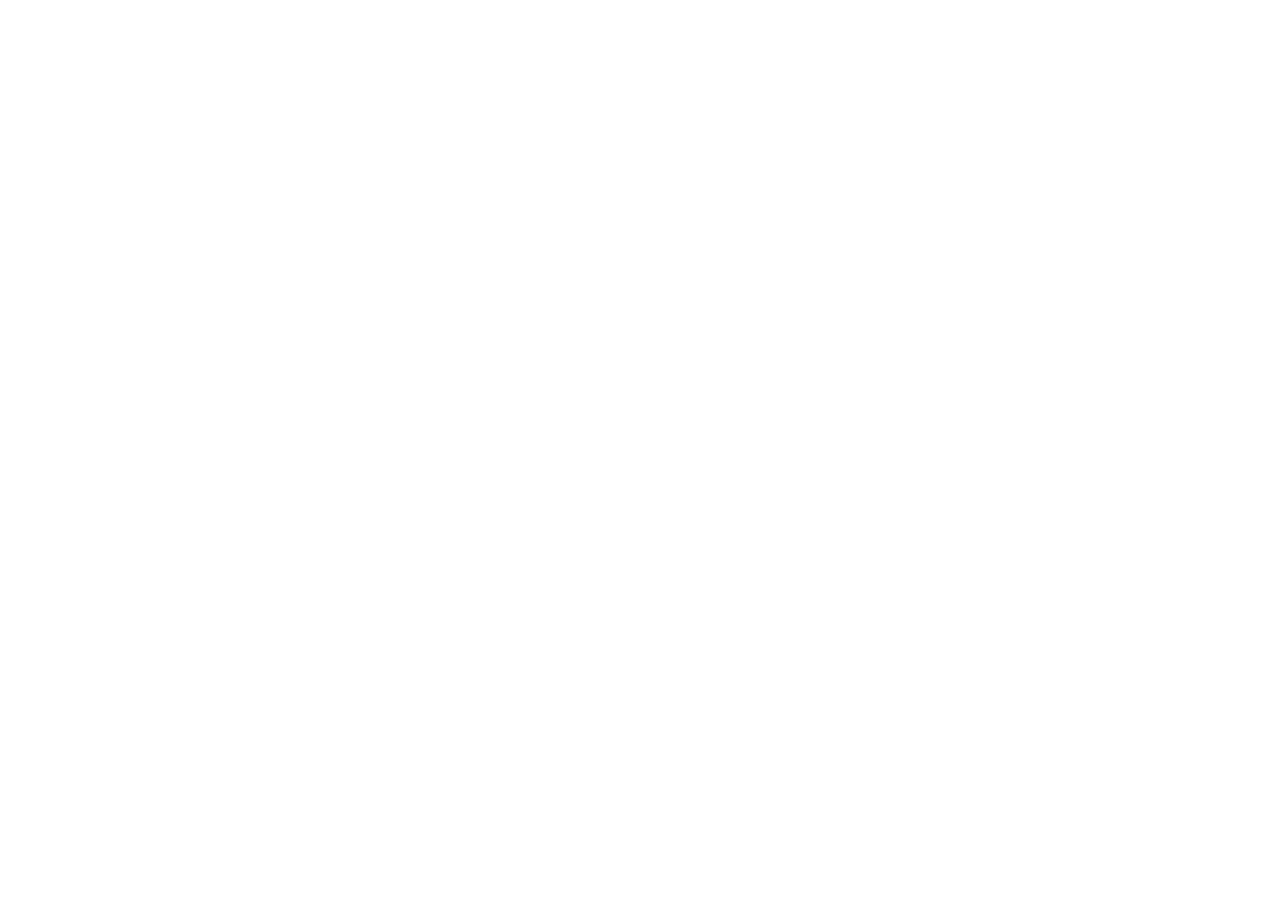
==== commit c860dd90: "Redirect to new site cmcdesignai.github.io/car-design-daily" ====
--- a/index.html
+++ b/index.html
@@ -1,86 +1,5 @@
-<!doctype html><html lang="zh-Hant-TW"><head><meta charset="utf-8">
-<meta name="viewport" content="width=device-width,initial-scale=1,viewport-fit=cover">
-<title>汽車設計日報 Car Design Daily · 2026.10.11</title><meta name="description" content="巴黎車展前夜：Jaguar Type 01 把「貫穿線」做成品牌臉；Alfa Romeo Cuorerosso 再釋三段式尾燈；中國這邊阿維塔 T09 今日全球首秀、吉利銀河戰艦 700 剛上市。Pininfarina 與 JAS 的 Tensei 則把初代 NSX 的隱藏頭燈情感帶回限量車。">
-<meta property="og:type" content="article"><meta property="og:title" content="汽車設計日報 Car Design Daily · 2026.10.11"><meta property="og:description" content="巴黎車展前夜：Jaguar Type 01 把「貫穿線」做成品牌臉；Alfa Romeo Cuorerosso 再釋三段式尾燈；中國這邊阿維塔 T09 今日全球首秀、吉利銀河戰艦 700 剛上市。Pininfarina 與 JAS 的 Tensei 則把初代 NSX 的隱藏頭燈情感帶回限量車。">
-<meta property="og:image" content="https://feeling00480-commits.github.io/car-design-daily/issues/2026-10-11/img/news-jaguar-type01.webp"><meta name="twitter:card" content="summary_large_image">
-<link rel="canonical" href="https://feeling00480-commits.github.io/car-design-daily/issues/2026-10-11/">
-<meta name="theme-color" content="#111114">
-<link rel="preconnect" href="https://fonts.googleapis.com"><link rel="preconnect" href="https://fonts.gstatic.com" crossorigin>
-<link href="https://fonts.googleapis.com/css2?family=Inter:wght@400;600&family=Noto+Sans+TC:wght@400;600&family=Noto+Serif+TC:wght@600;700&family=Playfair+Display:ital,wght@0,700;0,800;1,400&display=swap" rel="stylesheet">
-<link rel="stylesheet" href="./assets/style.css">
-<script>(function(){var t=localStorage.getItem('cdd-theme')||null;if(t)document.documentElement.setAttribute('data-theme',t);})();</script>
-</head><body class="mode-car">
-<header class="topbar"><div class="wrap"><a class="brand" href="./">CAR DESIGN <span>DAILY</span></a><nav class="modes" data-mode="car" data-pos="car" aria-label="切換日報"><i class="mind" aria-hidden="true"></i><a href="./" data-mode="car" aria-current="page" class="on"><b>Car Design</b><span>汽車設計</span></a><a href="./ai/" data-mode="ai"><b>AI Models</b><span>AI 模型</span></a></nav><nav class="nav"><a href="#design">設計新聞</a><a href="#knowledge">汽車新知</a><a href="#mood">情緒板</a><a href="./archive/">往期</a></nav><button class="toggle" id="tg" aria-label="切換深淺色">◐<span class="tl"> 深／淺</span></button></div></header>
-<main class="wrap">
-<div class="mast"><div class="kicker">Issue No. 004 · Global Car Design Digest</div>
-<h1>Car Design Daily<span class="zh">汽車設計日報</span></h1>
-<div class="meta"><span><b>2026 年 10 月 11 日</b> 週日</span><span>設計新聞 6 則</span><span>汽車新知 4 則</span><span>情緒板 2 組</span></div>
-<p class="lede">巴黎車展前夜：Jaguar Type 01 把「貫穿線」做成品牌臉；Alfa Romeo Cuorerosso 再釋三段式尾燈；中國這邊阿維塔 T09 今日全球首秀、吉利銀河戰艦 700 剛上市。Pininfarina 與 JAS 的 Tensei 則把初代 NSX 的隱藏頭燈情感帶回限量車。</p></div>
-<section id="design"><div class="sec-head"><span class="num">01</span><h2>設計新聞</h2><span class="en">Design News</span></div><div class="news">
-<article class="story feature" id="jaguar-type01"><figure class="news-img"><div class="ratio"><img src="./issues/2026-10-11/img/news-jaguar-type01.webp" alt="銀色 Jaguar Type 01 電動 GT 三四分側前方，長鼻低趴、大輪圈" loading="eager" decoding="async" width="1600" height="900"></div><figcaption>圖片來源：<a href="https://www.cardesignnews.com/cars/type-01-the-most-important-jaguar-ever-as-explained-by-its-designers-but-not-gerry/2747068" target="_blank" rel="noopener">Jaguar（via Car Design News）</a></figcaption></figure><div class="shead"><span class="tag">Jaguar · 量產前 · 設計解析</span><span class="date">2026-10-07</span><h3>Type 01：5.2 米長、1.4 米矮，用「貫穿線」重做捷豹的臉</h3><p class="orig">Type 01 – the most important Jaguar ever – as explained by its designers</p><p class="sum">Car Design News 在 Gaydon 預覽後整理 Type 01 外觀：全電 GT、約 12.5 萬英鎊起、2027 上路。車長 5.2 m、高僅 1.4 m、軸距 3,200 mm、23 吋輪圈；前臉不用「燈牆」式假水箱罩，改以四條極細頭燈夾住幾何肋紋金屬面，設計師稱此為 strike-through graphic。後方是幾乎無玻璃的金屬尾艙，水平貫穿線延續同一母題，尾燈平時藏進面內、需要時才亮。</p><div class="src">來源：<a href="https://www.cardesignnews.com/cars/type-01-the-most-important-jaguar-ever-as-explained-by-its-designers-but-not-gerry/2747068" target="_blank" rel="noopener">Car Design News ↗</a></div></div><div class="fan"><p class="alabel">設計解析 Design Notes</p><ul class="analysis"><li><b>比例</b><span>近一公尺的 dash-to-axle（官方稱 luxury gap）加上超低車頂，把 GT 站姿拉到極致；電池前移才騰出後座腳空間，卻仍承認後門進出不便。</span></li><li><b>燈號</b><span>四線頭燈貼到車寬邊緣建立遠距辨識；尾燈採「用時才見」的隱藏光源，讓整塊金屬背面保持乾淨。</span></li><li><b>面處理</b><span>沖洗式玻璃與門把、前下緣黑區收納主動風門與感測器，刻意把科技藏起來，把視線留給金屬與貫穿線。</span></li><li><b>室內 UX</b><span>24 吋駕駛顯示器＋中央脊骨上的直向小螢幕，放棄大型中控觸控牆；無後窗改以擋風玻璃底部小螢幕串流後方影像。</span></li><li><b>品牌方向</b><span>從 Type 00 概念走到可量產的 Type 01，把 Copy Nothing 落到可賣的比例與細節，是捷豹能否拉高均價的關鍵一役。</span></li></ul></div></article>
-<article class="story" id="alfa-cuorerosso"><figure class="news-img"><div class="ratio"><img src="./issues/2026-10-11/img/news-alfa-cuorerosso.webp" alt="Alfa Romeo Cuorerosso 預告特寫：紅色車尾上的三段弧形尾燈" loading="lazy" decoding="async" width="1600" height="900"></div><figcaption>圖片來源：<a href="https://www.clubalfa.it/en/alfa-romeo-cuorerosso-gives-another-glimpse-of-its-mysterious-rear-end-46056" target="_blank" rel="noopener">Alfa Romeo（via ClubAlfa）</a></figcaption></figure><div class="shead"><span class="tag">Alfa Romeo · 預告 · 巴黎車展</span><span class="date">2026-10-10</span><h3>Cuorerosso 再釋尾燈：三段弧形燈腔，強調駕駛者中心宣言</h3><p class="orig">Alfa Romeo reveals the first details of Cuorerosso</p><p class="sum">Alfa Romeo 於 10/10 公布 Cuorerosso 概念車更多細節：由都靈 Centro Stile 打造，官方定位為設計宣言而非量產預告，10/12 巴黎車展 Hall 4 世界首發。最新預告露出紅色車尾上一組分成三段弧形的圓角尾燈，燈腔內以深度與肋紋製造層次；稍早側面則可見 11 分段後視鏡殼，其中三格嵌入義大利國旗色。</p></div><p class="alabel">設計解析 Design Notes</p><ul class="analysis"><li><b>燈號</b><span>三段弧形尾燈刻意不像現行量產 Alfa，用光的深度與留白做出新的後方簽名。</span></li><li><b>細節</b><span>11 分段鏡殼＋三色嵌條，把熟悉零件做成辨識點，又不走攝影機後視鏡路線。</span></li><li><b>品牌方向</b><span>官方反覆強調 driver-centric：每項創新都要服務駕馭情緒；名稱 Cuorerosso（紅心）把情感連結寫進專案本身。</span></li><li><b>展會節奏</b><span>與 33 Stradale、Arese 博物館 Spider Duetto（60 週年）同台，用概念＋經典夾擊說「義式駕駛」。</span></li></ul><div class="src">來源：<a href="https://www.media.stellantis.com/em-en/alfa-romeo/press/alfa-romeo-reveals-the-first-details-of-cuorerosso" target="_blank" rel="noopener">Stellantis Media（Alfa Romeo） ↗</a><a href="https://www.clubalfa.it/en/alfa-romeo-cuorerosso-gives-another-glimpse-of-its-mysterious-rear-end-46056" target="_blank" rel="noopener">ClubAlfa ↗</a></div></article>
-<article class="story" id="avatr-t09"><figure class="news-img"><div class="ratio"><img src="./issues/2026-10-11/img/news-avatr-t09.webp" alt="黑色阿維塔 T09 正面，點陣前臉與分體燈語，車頂有雷射雷達" loading="lazy" decoding="async" width="1600" height="900"></div><figcaption>圖片來源：<a href="https://chejiahao.autohome.com.cn/info/26606814" target="_blank" rel="noopener">阿維塔（via 汽車之家）</a></figcaption></figure><div class="shead"><span class="tag">Avatr（阿維塔） · 中國 · 旗艦 SUV</span><span class="date">2026-10-11</span><h3>阿維塔 T09 今日全球首秀：Vortex 情緒渦流、晶鑽陣列大燈</h3><p class="orig">阿维塔 T09 概念版汽车更多亮点公布：全新水晶立标、晶钻阵列大灯，10 月 11 日全球首秀</p><p class="sum">阿維塔 T09（概念版／旗艦六座）定檔 10/11 線上全球首秀，並將亮相巴黎車展。官方預熱強調 Vortex「情感渦流」造型、全新水晶立標與晶鑽陣列大燈；申報尺寸約 5,285×2,025×1,810–1,820 mm、軸距 3,150 mm，屋頂可見雷射雷達，半隱藏門把，動力為插混雙／三馬達配置，與華為乾崑聯合設計。</p></div><p class="alabel">設計解析 Design Notes</p><ul class="analysis"><li><b>燈號</b><span>分體式大燈＋晶鑽陣列／垂直日行燈，把「尊崇」敘事寫進光語，而不是只堆螢幕。</span></li><li><b>面處理</b><span>點陣封閉式前臉與幾何紋理面板，讓大型 SUV 前臉有材質層次而不靠傳統水箱罩。</span></li><li><b>比例</b><span>5.3 米級六座＋3.15 米軸距，站姿偏直立旗艦，與轎跑跨界形成對比。</span></li><li><b>品牌方向</b><span>標註華為乾崑聯合設計，把智駕硬體（車頂雷達）直接做成外觀元素的一部分。</span></li></ul><div class="src">來源：<a href="https://www.ithome.com/1/011/535.htm" target="_blank" rel="noopener">IT之家 ↗</a><a href="https://chejiahao.autohome.com.cn/info/26606814" target="_blank" rel="noopener">汽車之家車家號 ↗</a></div></article>
-<article class="story" id="geely-cruiser700"><figure class="news-img"><div class="ratio"><img src="./issues/2026-10-11/img/news-geely-cruiser700.webp" alt="深色吉利銀河戰艦 700 正面棚拍，水平燈條與圓形頭燈點亮" loading="lazy" decoding="async" width="1600" height="900"></div><figcaption>圖片來源：<a href="https://cnevpost.com/2026/10/10/geely-galaxy-launches-cruiser-700-suv/" target="_blank" rel="noopener">Geely Galaxy（via CnEVPost）</a></figcaption></figure><div class="shead"><span class="tag">Geely Galaxy（吉利銀河） · 中國 · 越野 SUV</span><span class="date">2026-10-10</span><h3>銀河戰艦 700 上市：方盒子、側開尾門、外掛備胎的插混越野</h3><p class="orig">Geely Galaxy launches Cruiser 700 to take on BYD, GWM in off-road SUV market</p><p class="sum">吉利銀河首款硬派越野 SUV 戰艦 700（Cruiser 700／Zhanjian 700）於 10/10 上市，官方起價 18.98 萬元，限時含置換可至約 16.98 萬；發布後 12 分鐘內鎖單逾 1 萬。車長 5,085 mm、軸距 2,900 mm，方正車身、側開尾門與外掛備胎走傳統越野語彙；GTA 架構插混，高階三馬達四驅系統綜效可達 830 kW。</p></div><p class="alabel">設計解析 Design Notes</p><ul class="analysis"><li><b>比例</b><span>近兩米車寬＋方盒子側影，刻意對標方程豹、坦克等硬派場，而不是城市 SUV 的圓潤跨界。</span></li><li><b>機能造型</b><span>側開尾門與外掛備胎把「能裝、能修、能露營」寫在外形上；車內保留實體排檔與地形模式旋鈕。</span></li><li><b>燈號</b><span>水平貫穿燈條銜接圓形頭燈，夜間識別偏「戰艦」而非轎車。</span></li><li><b>品牌方向</b><span>銀河用一台ชัด的越野產品切進新市場，設計語言與日常轎跑產品線刻意拉開距離。</span></li></ul><div class="src">來源：<a href="https://cnevpost.com/2026/10/10/geely-galaxy-launches-cruiser-700-suv/" target="_blank" rel="noopener">CnEVPost ↗</a></div></article>
-<article class="story" id="jas-tensei"><figure class="news-img"><div class="ratio"><img src="./issues/2026-10-11/img/news-jas-tensei.webp" alt="紅色 JAS Tensei NSX 重製車棚拍，黑頂與大尺寸輪圈" loading="lazy" decoding="async" width="1600" height="900"></div><figcaption>圖片來源：<a href="https://www.topgear.com.ph/news/car-news/jas-tensei-honda-nsx-tguk-a2603-20261010" target="_blank" rel="noopener">JAS / Pininfarina（via Top Gear）</a></figcaption></figure><div class="shead"><span class="tag">JAS × Pininfarina · 限量 · 復刻設計</span><span class="date">2026-10-10</span><h3>JAS Tensei：Pininfarina 重繪初代 NSX，隱藏頭燈以鈦合金機構回歸</h3><p class="orig">The JAS Tensei, aka the resurrected NSX, has been fully revealed</p><p class="sum">義大利 JAS 與 Pininfarina 發表 Tensei（日文「轉生」）——以初代 Honda NSX 為底的限量重製，僅 35 台、售價自約 77 萬英鎊起（另加捐贈車與稅）。車身略加長加寬，保留掀起式頭燈並改為超高速伺服＋撞擊感測與鈦合金運動學；強調內部氣流而非誇張尾翼，尾燈改成立體 3D 造型，座艙以碳纖單件儀表與 Alcantara 提高質感。</p></div><p class="alabel">設計解析 Design Notes</p><ul class="analysis"><li><b>燈號</b><span>在法規與科技都不利 pop-up 的時代，限量車仍堅持隱藏頭燈，並用感測與鈦合金機構處理安全與速度。</span></li><li><b>空力</b><span>避免顯眼尾翼，改走鼻部、輪圈與引擎進氣的內部風道，讓側影維持 1990 年代楔形乾淨感。</span></li><li><b>CMF</b><span>從 90 年代塑料感換成碳纖、Alcantara 與類比導向介面，復刻外殼、當代觸感。</span></li><li><b>品牌方向</b><span>Pininfarina 回頭修飾自己參與過的 NSX 語彙，是「設計史閉環」多於新平台宣言。</span></li></ul><div class="src">來源：<a href="https://www.topgear.com.ph/news/car-news/jas-tensei-honda-nsx-tguk-a2603-20261010" target="_blank" rel="noopener">Top Gear Philippines ↗</a></div></article>
-<article class="story" id="byd-dahan"><figure class="news-img"><div class="ratio"><img src="./issues/2026-10-11/img/news-byd-dahan.webp" alt="深綠色比亞迪大漢旗艦轎車於山景道路行駛" loading="lazy" decoding="async" width="1600" height="900"></div><figcaption>圖片來源：<a href="https://cnevpost.com/2026/09/25/byd-to-launch-da-han-oct-13/" target="_blank" rel="noopener">BYD（via CnEVPost）</a></figcaption></figure><div class="shead"><span class="tag">BYD（比亞迪） · 中國 · 旗艦轎車</span><span class="date">2026-09-25</span><h3>比亞迪大漢 10/13 上市：王朝旗艦轎車，純電 CLTC 上看 1,008 km</h3><p class="orig">BYD to launch Da Han sedan on October 13 with up to 1,008 km of EV range</p><p class="sum">比亞迪王朝系列旗艦轎車「大漢」將於 10/13 正式上市。純電版預售 24.99–29.99 萬元，兩款後驅 CLTC 續航達 1,008 km，四驅版 880 km；定位高於現有漢，與已上市的大唐 SUV 一起打王朝旗艦層。流線型四門快背、貫穿式燈眉與車頂感測模組，延續近期比亞迪旗艦的簡潔電氣化面容。</p></div><p class="alabel">設計解析 Design Notes</p><ul class="analysis"><li><b>比例</b><span>大型轎車快背側影，用低風阻姿勢支撐「千里續航」敘事，而不是再做一台高車頂行政廂型。</span></li><li><b>燈號</b><span>全寬燈條銜接矩陣式頭燈模組，夜間識別走旗艦寬度而非運動窄燈。</span></li><li><b>面處理</b><span>封閉前臉＋腰線鍍鉻飾條，把「大」做成安靜的豪華面，而不是誇張進氣口。</span></li><li><b>產品節奏</b><span>成都車展預售後國慶檔期收單、10/13 上市，與巴黎週的歐系發表錯峰搶國內關注。</span></li></ul><div class="src">來源：<a href="https://cnevpost.com/2026/09/25/byd-to-launch-da-han-oct-13/" target="_blank" rel="noopener">CnEVPost ↗</a></div></article>
-</div></section>
-<section id="knowledge"><div class="sec-head"><span class="num">02</span><h2>汽車新知</h2><span class="en">Industry &amp; Tech</span></div><div class="kgrid">
-<article class="k"><span class="tag">車展 · 巴黎</span><span class="date" style="font-size:12px;color:var(--muted);margin-left:8px">2026-10-11</span><h3>巴黎車展明早開幕：Alfa／Alpine／Renault／Opel 概念車密集首發</h3><p>Mondial de l&#x27;Auto 2026 於 10/12–18 在 Porte de Versailles 舉行。本週已預告的設計重點包括 Alfa Cuorerosso、Alpine PS1、Renault E-Space、Opel STX、Fiat Multiplay，以及多個中國品牌展台；明日見真章後本刊會跟進實車燈語與比例。</p><div class="src"><a href="https://www.media.stellantis.com/em-en/alfa-romeo/press/alfa-romeo-reveals-the-first-details-of-cuorerosso" target="_blank" rel="noopener">Stellantis Media ↗</a><a href="https://www.euronews.com/2026/10/09/electrification-and-chinese-brands-paris-motor-show-opens-monday" target="_blank" rel="noopener">Euronews ↗</a></div></article>
-<article class="k"><span class="tag">市場 · 中國</span><span class="date" style="font-size:12px;color:var(--muted);margin-left:8px">2026-10-10</span><h3>銀河戰艦 700：12 分鐘鎖單破萬，越野插混價格戰升溫</h3><p>CnEVPost 報導戰艦 700 上市後 12 分鐘內累積逾 1 萬張鎖單；限時含置換價可到約 16.98 萬元起。這顯示方程豹、坦克之後，更多主流集團用「可負擔硬派外觀＋長續航插混」搶越野需求。</p><div class="src"><a href="https://cnevpost.com/2026/10/10/geely-galaxy-launches-cruiser-700-suv/" target="_blank" rel="noopener">CnEVPost ↗</a></div></article>
-<article class="k"><span class="tag">產品 · 中國／歐洲</span><span class="date" style="font-size:12px;color:var(--muted);margin-left:8px">2026-10-11</span><h3>理想 i6 今日起進駐 485 家門店展出，明日巴黎以 Li 6 之名亮相</h3><p>2026 理想 i6 自今日起在中國 485 家門店展車，10/12 巴黎展出歐洲版 Li 6，中國發表會訂於 10/28、預計 11 月初交付。半隱藏門把是外觀最醒目更新，動力與智駕改為自研 5C 電池與 Mach 晶片。</p><div class="src"><a href="https://cnevpost.com/2026/10/09/li-auto-launch-2026-li-i6-oct-28/" target="_blank" rel="noopener">CnEVPost ↗</a></div></article>
-<article class="k"><span class="tag">產品 · 中國</span><span class="date" style="font-size:12px;color:var(--muted);margin-left:8px">2026-10-11</span><h3>阿維塔 T09 線上首秀日，六座旗艦插混同步瞄準巴黎展台</h3><p>T09 在申報資訊中提供 1.5T／2.0T 增程＋雙或三馬達組合，車長逾 5.2 米、六座。今日首秀若公開更多內裝與燈語動畫，將是觀察阿維塔如何把「情感渦流」落到量產旗艦的關鍵。</p><div class="src"><a href="https://www.ithome.com/1/011/535.htm" target="_blank" rel="noopener">IT之家 ↗</a></div></article>
-</div><div class="term"><div><div class="lab">今日設計名詞 · Term of the Day</div><h3>Strike-through graphic</h3><div class="zh">貫穿線圖形</div><svg class="diagram" viewBox="0 0 520 210" width="100%" role="img" aria-label="Strike-through graphic 貫穿線圖形示意圖：正面四線頭燈與後方水平貫穿燈帶，以虛線標示同一視覺母題">
-<text x="130" y="18" fill="currentColor" font-size="11" text-anchor="middle" opacity=".7">車頭：四線頭燈</text>
-<text x="390" y="18" fill="currentColor" font-size="11" text-anchor="middle" opacity=".7">車尾：水平貫穿</text>
-<line x1="260" y1="26" x2="260" y2="155" stroke="currentColor" stroke-opacity=".25" stroke-width="1"/>
-<!-- front face outline -->
-<path d="M30,140 L40,90 L80,70 L180,65 L220,85 L230,140 Z" fill="none" stroke="currentColor" stroke-width="2.5" stroke-linejoin="round"/>
-<!-- ribbed metal center -->
-<path d="M110,85 L150,82 L150,115 L110,118 Z" fill="none" stroke="currentColor" stroke-width="1.5"/>
-<line x1="118" y1="88" x2="118" y2="115" stroke="currentColor" stroke-width="1" opacity=".5"/>
-<line x1="126" y1="87" x2="126" y2="114" stroke="currentColor" stroke-width="1" opacity=".5"/>
-<line x1="134" y1="86" x2="134" y2="113" stroke="currentColor" stroke-width="1" opacity=".5"/>
-<line x1="142" y1="85" x2="142" y2="112" stroke="currentColor" stroke-width="1" opacity=".5"/>
-<!-- four ultra-thin lamps -->
-<line x1="55" y1="95" x2="100" y2="92" stroke="#f08a5d" stroke-width="3" stroke-linecap="round"/>
-<line x1="55" y1="105" x2="100" y2="102" stroke="#f08a5d" stroke-width="3" stroke-linecap="round"/>
-<line x1="160" y1="90" x2="210" y2="93" stroke="#f08a5d" stroke-width="3" stroke-linecap="round"/>
-<line x1="160" y1="100" x2="210" y2="103" stroke="#f08a5d" stroke-width="3" stroke-linecap="round"/>
-<text x="130" y="155" fill="#f08a5d" font-size="10" text-anchor="middle">四條細線 · 強調寬度</text>
-<!-- rear three-quarter -->
-<path d="M290,140 L300,95 L340,72 L460,68 L490,95 L500,140 Z" fill="none" stroke="currentColor" stroke-width="2.5" stroke-linejoin="round"/>
-<!-- wraparound metal rear panel -->
-<path d="M320,100 L480,95 L485,125 L325,130 Z" fill="none" stroke="currentColor" stroke-width="1.8"/>
-<!-- horizontal strike-through -->
-<line x1="325" y1="112" x2="480" y2="108" stroke="#f08a5d" stroke-width="3.5" stroke-linecap="round"/>
-<!-- hidden lamp hint -->
-<rect x="400" y="105" width="36" height="6" rx="1" fill="none" stroke="currentColor" stroke-width="1" stroke-dasharray="3 2" opacity=".6"/>
-<text x="395" y="155" fill="#f08a5d" font-size="10" text-anchor="middle">水平貫穿 · 燈藏於面內</text>
-<!-- connecting dashed motif -->
-<path d="M230,98 C250,70 270,70 290,98" fill="none" stroke="#f08a5d" stroke-width="1.5" stroke-dasharray="4 3"/>
-<text x="260" y="62" fill="#f08a5d" font-size="10" text-anchor="middle">同一母題</text>
-<text x="260" y="178" fill="currentColor" font-size="10.5" text-anchor="middle" opacity=".7">把一條「劃破」的水平線當成品牌識別，從頭貫到尾</text>
-<text x="260" y="196" fill="#f08a5d" font-size="10" text-anchor="middle">本期例子：Jaguar Type 01 的 strike-through graphic</text>
-</svg></div><p>Strike-through graphic（貫穿線圖形）是把一條強烈的水平「劃破」線當成全車識別母題：它不一定是實體飾條，也可以是燈縫、面轉折或可點亮的燈帶。Jaguar Type 01 的做法是——車頭用四條極細燈線夾住肋紋金屬面，建立遠距可辨的「臉」；車尾則在幾乎無玻璃的金屬背面拉一條同語彙的水平貫穿，尾燈平時藏進面內，需要時才亮。重點不在單件燈具有多炫，而在前後讀起來是同一筆簽名。它和單純的 light bar（貫穿燈條）不同：貫穿線可以是結構性的面處理，燈只是這條線在夜間的顯影。</p></div></section>
-<section id="mood"><div class="sec-head"><span class="num">03</span><h2>情緒板</h2><span class="en">Mood Boards</span></div>
-<p class="note">情緒板裡的車輛都是原創虛構的概念設計，不代表任何真實車款或品牌。圖像為程式生成的插畫和材質紋理，主題每期隨機抽選。</p>
-<div class="board"><div class="board-head"><div><div class="kicker">Random Theme</div><h3>Italian 1970s wedge supercar</h3><div class="zh">義大利 1970 年代楔形超跑</div></div><p>尖鼻、平直腰線與剪刀門幻想：一台像紙模型折出來的楔形超跑，橘紅車身、黑下裙，停在黃昏的混凝土測試道上。</p></div><div class="mgrid"><figure class="tile hero"><img src="./issues/2026-10-11/img/mb1-1.webp" alt="原創虛構概念：橘紅楔形超跑側前方，極低鼻線與隱藏頭燈縫" loading="lazy" decoding="async"><figcaption>原創虛構概念：橘紅楔形超跑側前方，極低鼻線與隱藏頭燈縫</figcaption></figure><figure class="tile"><img src="./issues/2026-10-11/img/mb1-2.webp" alt="座艙：單環儀表、麂皮方向盤與露鋁換檔（程式繪製）" loading="lazy" decoding="async"><figcaption>座艙：單環儀表、麂皮方向盤與露鋁換檔（程式繪製）</figcaption></figure><figure class="tile"><img src="./issues/2026-10-11/img/mb1-3.webp" alt="細節：楔形剖面線、六點式皮帶扣與網紋進氣（程式繪製）" loading="lazy" decoding="async"><figcaption>細節：楔形剖面線、六點式皮帶扣與網紋進氣（程式繪製）</figcaption></figure><figure class="tile"><img src="./issues/2026-10-11/img/mb1-4.webp" alt="材質：焦橘金屬漆與細緻橘皮紋（程式生成）" loading="lazy" decoding="async"><figcaption>材質：焦橘金屬漆與細緻橘皮紋（程式生成）</figcaption></figure></div><div class="bwrap"><div class="palette"><div class="sw"><i style="background:#E85D04"></i><span>Rosso Wedge<br><code>#E85D04</code></span></div><div class="sw"><i style="background:#2B2B2B"></i><span>Asphalt<br><code>#2B2B2B</code></span></div><div class="sw"><i style="background:#C5C8CC"></i><span>Alu Bare<br><code>#C5C8CC</code></span></div><div class="sw"><i style="background:#A67C52"></i><span>Suede Tan<br><code>#A67C52</code></span></div><div class="sw"><i style="background:#1A2744"></i><span>Night Navy<br><code>#1A2744</code></span></div><div class="sw"><i style="background:#F4A261"></i><span>Lamp Amber<br><code>#F4A261</code></span></div></div><div class="bmeta"><div><h4>關鍵字 Keywords</h4><div class="chips"><span>Wedge</span><span>隱藏頭燈縫</span><span>平直腰線</span><span>剪刀門意象</span><span>單環儀表</span><span>1970s 義式</span></div></div><div><h4>材質筆記 Material Notes</h4><ul><li>焦橘單層金屬漆</li><li>麂皮／Alcantara 座椅</li><li>裸鋁儀表罩</li><li>黑色橡膠下裙</li><li>網紋鋁進氣口</li><li>琥珀色尾燈玻璃</li></ul></div></div></div></div>
-<div class="board"><div class="board-head"><div><div class="kicker">Random Theme</div><h3>Martian terraformer rover</h3><div class="zh">火星地貌改造探測車</div></div><p>氧化鐵紅塵、加壓座艙與太陽能翼：一台為外星工地設計的六輪漫遊車，強調密封關節、模組化工具臂與能在低重力下站穩的寬履。</p></div><div class="mgrid"><figure class="tile hero"><img src="./issues/2026-10-11/img/mb2-1.webp" alt="原創虛構概念：赭紅六輪探測車於火星沙丘，太陽能翼展開" loading="lazy" decoding="async"><figcaption>原創虛構概念：赭紅六輪探測車於火星沙丘，太陽能翼展開</figcaption></figure><figure class="tile"><img src="./issues/2026-10-11/img/mb2-2.webp" alt="座艙：圓窗、壓力表與手套箱式操作台（程式繪製）" loading="lazy" decoding="async"><figcaption>座艙：圓窗、壓力表與手套箱式操作台（程式繪製）</figcaption></figure><figure class="tile"><img src="./issues/2026-10-11/img/mb2-3.webp" alt="細節：密封關節、工具臂卡榫與防塵褶紋（程式繪製）" loading="lazy" decoding="async"><figcaption>細節：密封關節、工具臂卡榫與防塵褶紋（程式繪製）</figcaption></figure><figure class="tile"><img src="./issues/2026-10-11/img/mb2-4.webp" alt="材質：氧化鐵塵土紋與陽極鈦表面（程式生成）" loading="lazy" decoding="async"><figcaption>材質：氧化鐵塵土紋與陽極鈦表面（程式生成）</figcaption></figure></div><div class="bwrap"><div class="palette"><div class="sw"><i style="background:#8B3A2A"></i><span>Iron Oxide<br><code>#8B3A2A</code></span></div><div class="sw"><i style="background:#C47B5A"></i><span>Dust Rose<br><code>#C47B5A</code></span></div><div class="sw"><i style="background:#E8E4DC"></i><span>Habitat White<br><code>#E8E4DC</code></span></div><div class="sw"><i style="background:#6E7F8A"></i><span>Anodized Ti<br><code>#6E7F8A</code></span></div><div class="sw"><i style="background:#3A6B8A"></i><span>Solar Blue<br><code>#3A6B8A</code></span></div><div class="sw"><i style="background:#E9C46A"></i><span>Warning<br><code>#E9C46A</code></span></div></div><div class="bmeta"><div><h4>關鍵字 Keywords</h4><div class="chips"><span>六輪漫遊</span><span>加壓艙</span><span>太陽能翼</span><span>密封關節</span><span>模組工具臂</span><span>低重力站姿</span></div></div><div><h4>材質筆記 Material Notes</h4><ul><li>陽極處理鈦合金蒙皮</li><li>陶瓷隔熱塗層</li><li>矽膠防塵褶</li><li>透明聚碳酸酯圓窗</li><li>高摩擦橡膠履塊</li><li>太陽能薄膜翼</li></ul></div></div></div></div>
-</section>
-<section class="archive" id="archive"><div class="sec-head"><span class="num">∞</span><h2>往期</h2><span class="en">Archive</span></div><ul><li><a href="./issues/2026-10-11/">No.004 · 2026-10-11</a> — Type 01：5.2 米長、1.4 米矮，用「貫穿線」重做捷豹的臉</li><li><a href="./issues/2026-10-10/">No.003 · 2026-10-10</a> — Mission Efficiency：Cd 0.158 的流線型，卻能塞超過 1,200 升行李</li><li><a href="./issues/2026-10-09/">No.002 · 2026-10-09</a> — JAS Tensei 正式亮相：Pininfarina 讓初代 NSX「轉生」</li><li><a href="./issues/2026-10-08/">No.001 · 2026-10-08</a> — Jaguar Type 01 正式發表：品牌重生後的第一台車</li></ul></section>
-</main><footer><div class="wrap">Car Design Daily · 每日整理全球汽車設計新聞、產業新知與隨機情緒板。內容摘要與分析為編輯整理，事實以原始來源為準；新聞圖片取自車廠官方新聞室／原報導，版權屬原權利人，均標示來源並連結原頁。<br>Issue 004 · 2026-10-11</div></footer>
-<script>(function(){var n=document.querySelector('.modes');if(!n)return;var cur=n.getAttribute('data-mode');
-var rm=window.matchMedia&&matchMedia('(prefers-reduced-motion: reduce)').matches;
-function reset(){n.classList.add('still');n.setAttribute('data-pos',cur);void n.offsetWidth;n.classList.remove('still');}
-var from=null;try{from=sessionStorage.getItem('cdd-switch-from');sessionStorage.removeItem('cdd-switch-from');}catch(_){}
-if(from&&from!==cur&&!rm)n.classList.add('arrive');
-window.addEventListener('pageshow',function(ev){if(ev.persisted)reset();});
-function dest(a){var u=new URL(a.getAttribute('href'),location.href);if(u.protocol==='file:'&&u.pathname.slice(-1)==='/')u.pathname+='index.html';return u.href;}
-Array.prototype.forEach.call(n.querySelectorAll('a[data-mode]'),function(a){a.addEventListener('click',function(ev){
- if(ev.defaultPrevented||ev.button!==0||ev.metaKey||ev.ctrlKey||ev.shiftKey||ev.altKey)return;
- var to=a.getAttribute('data-mode'),url=dest(a);ev.preventDefault();
- if(to===cur||rm){location.href=url;return;}
- try{sessionStorage.setItem('cdd-switch-from',cur);}catch(_){}
- n.setAttribute('data-pos',to);var done=false,go=function(){if(done)return;done=true;location.href=url;};
- n.querySelector('.mind').addEventListener('transitionend',function(e){if(e.propertyName==='transform')go();});setTimeout(go,520);});});})();</script><script>document.getElementById('tg').onclick=function(){var r=document.documentElement,c=r.getAttribute('data-theme');var dark=c?c==='dark':matchMedia('(prefers-color-scheme: dark)').matches;var n=dark?'light':'dark';r.setAttribute('data-theme',n);localStorage.setItem('cdd-theme',n);};</script>
-</body></html>+<!doctype html><html lang="zh-Hant"><head><meta charset="utf-8"><title>已搬家 Moved</title>
+<meta http-equiv="refresh" content="0; url=https://cmcdesignai.github.io/car-design-daily/">
+<link rel="canonical" href="https://cmcdesignai.github.io/car-design-daily/">
+<script>(function(){var p=location.pathname.replace(/^\/car-design-daily/,'');location.replace('https://cmcdesignai.github.io/car-design-daily'+p+location.search+location.hash);})();</script>
+</head><body><p>本站已搬到 <a href="https://cmcdesignai.github.io/car-design-daily/">https://cmcdesignai.github.io/car-design-daily/</a></p></body></html>
